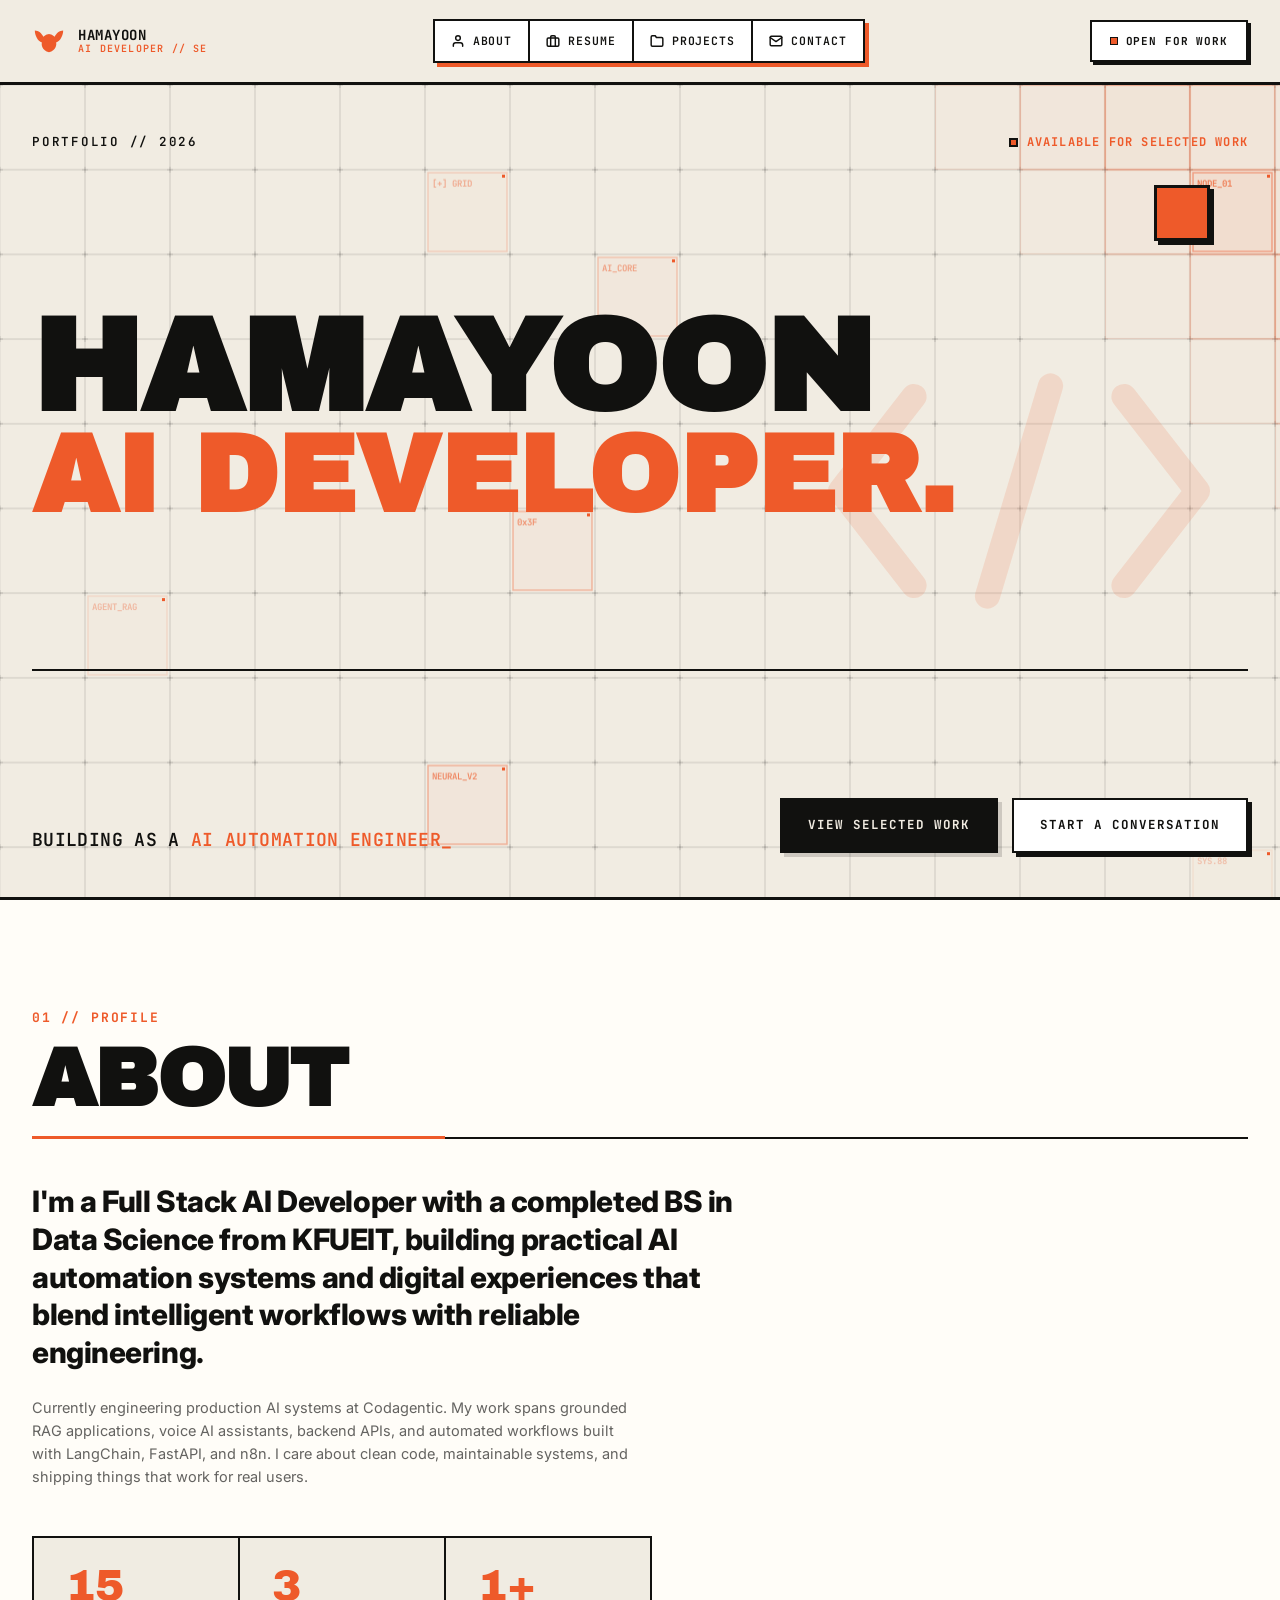
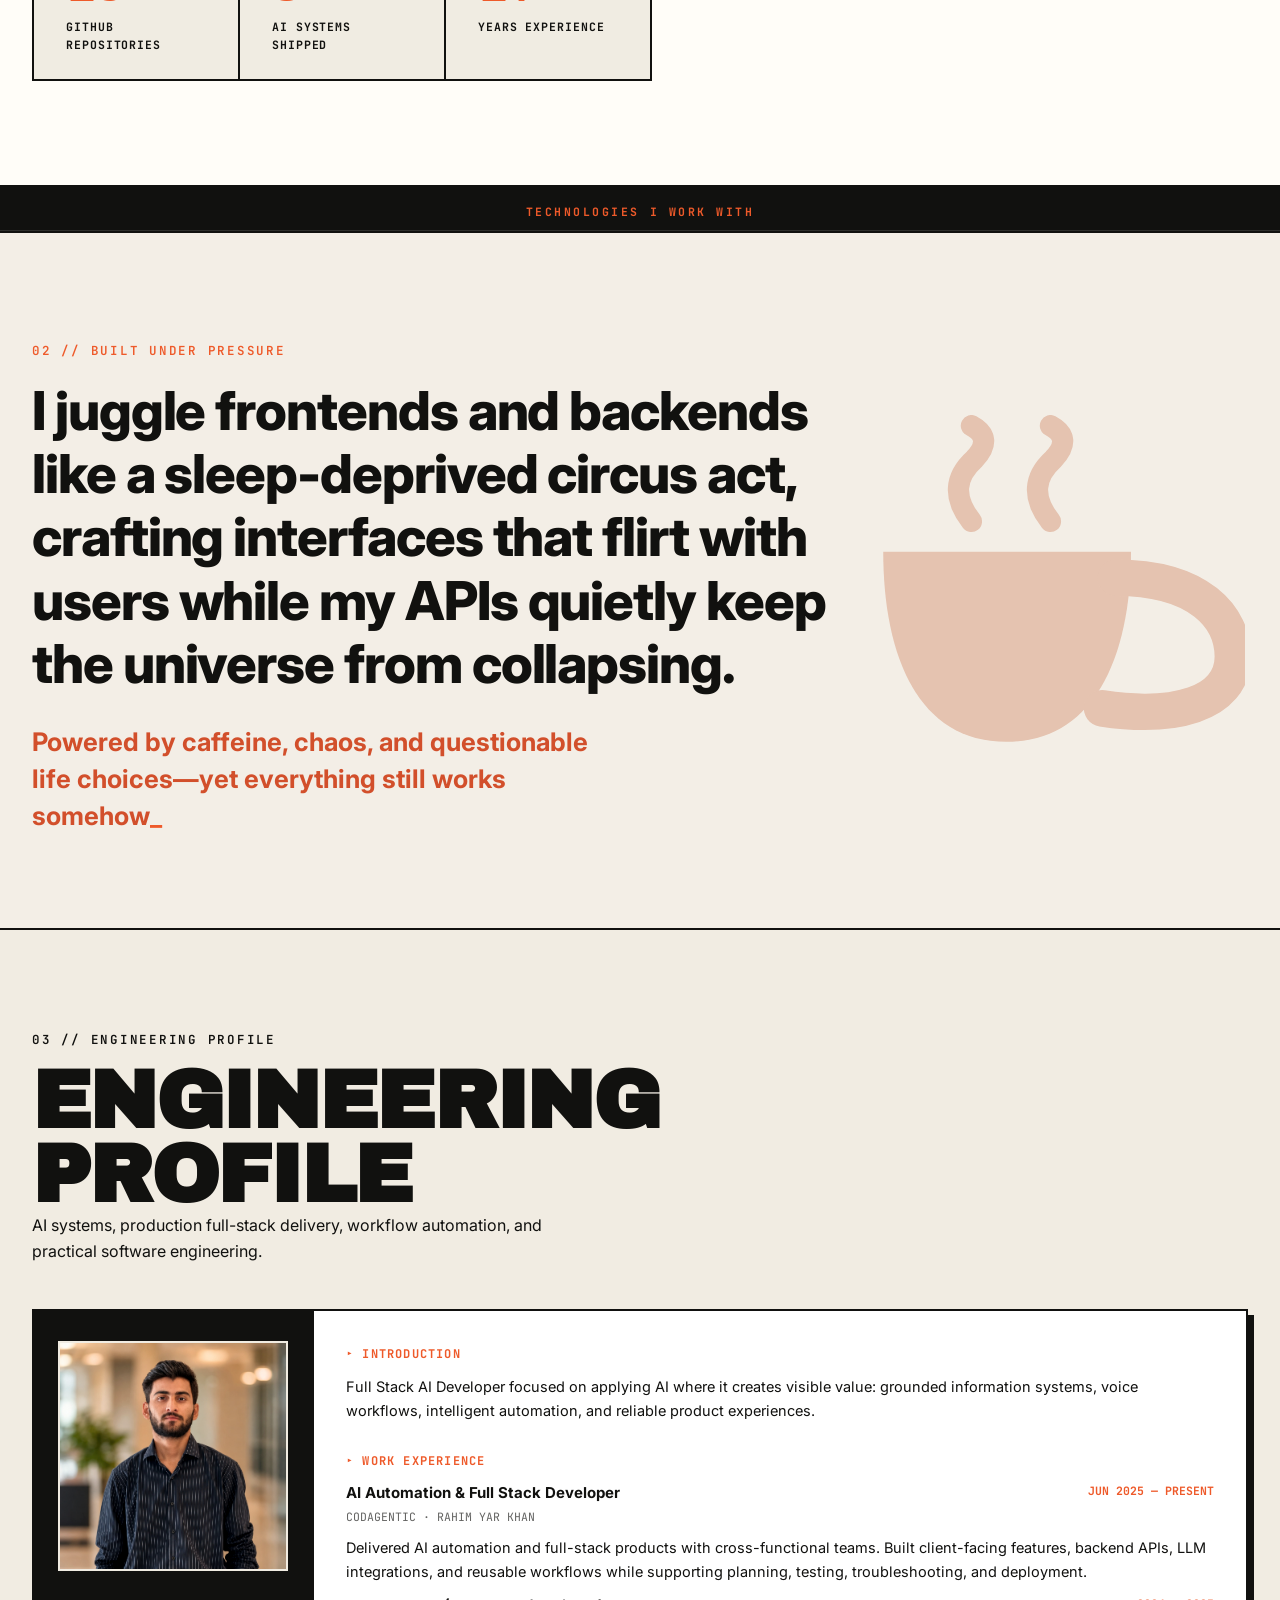
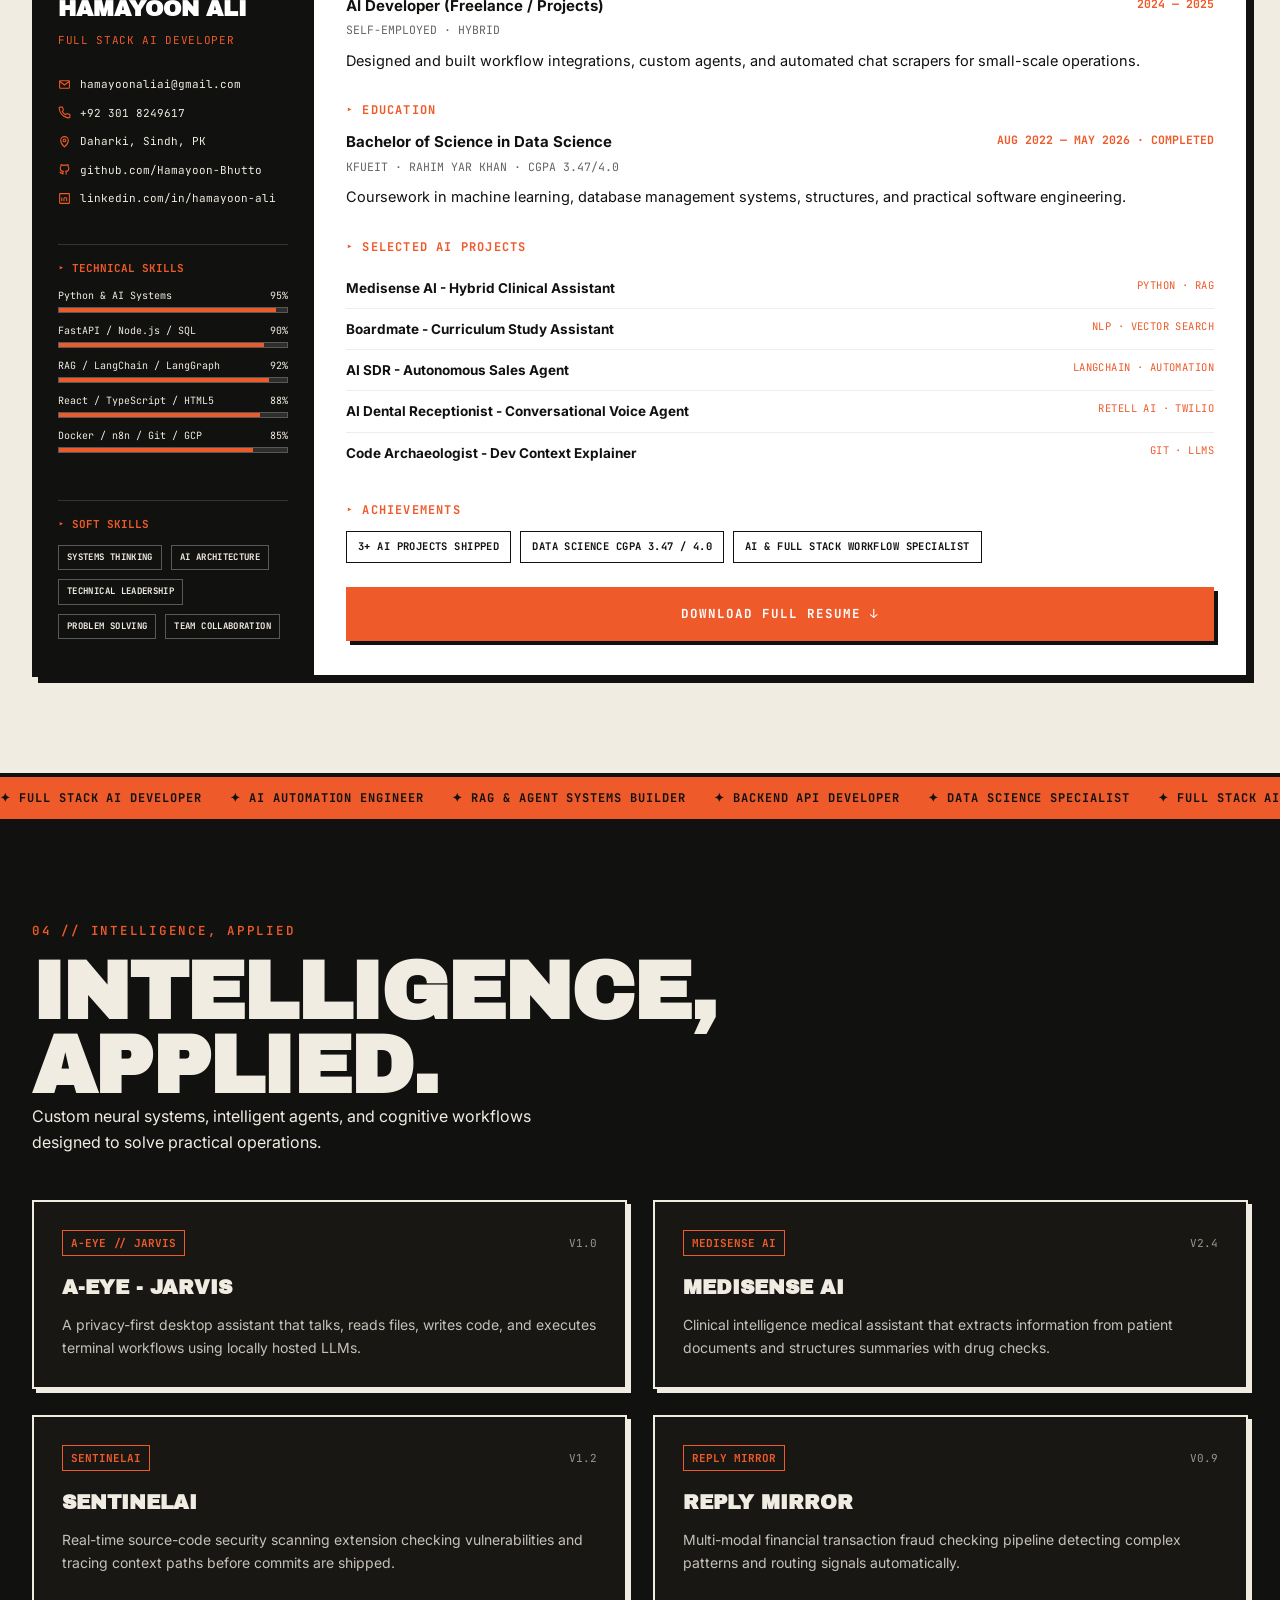
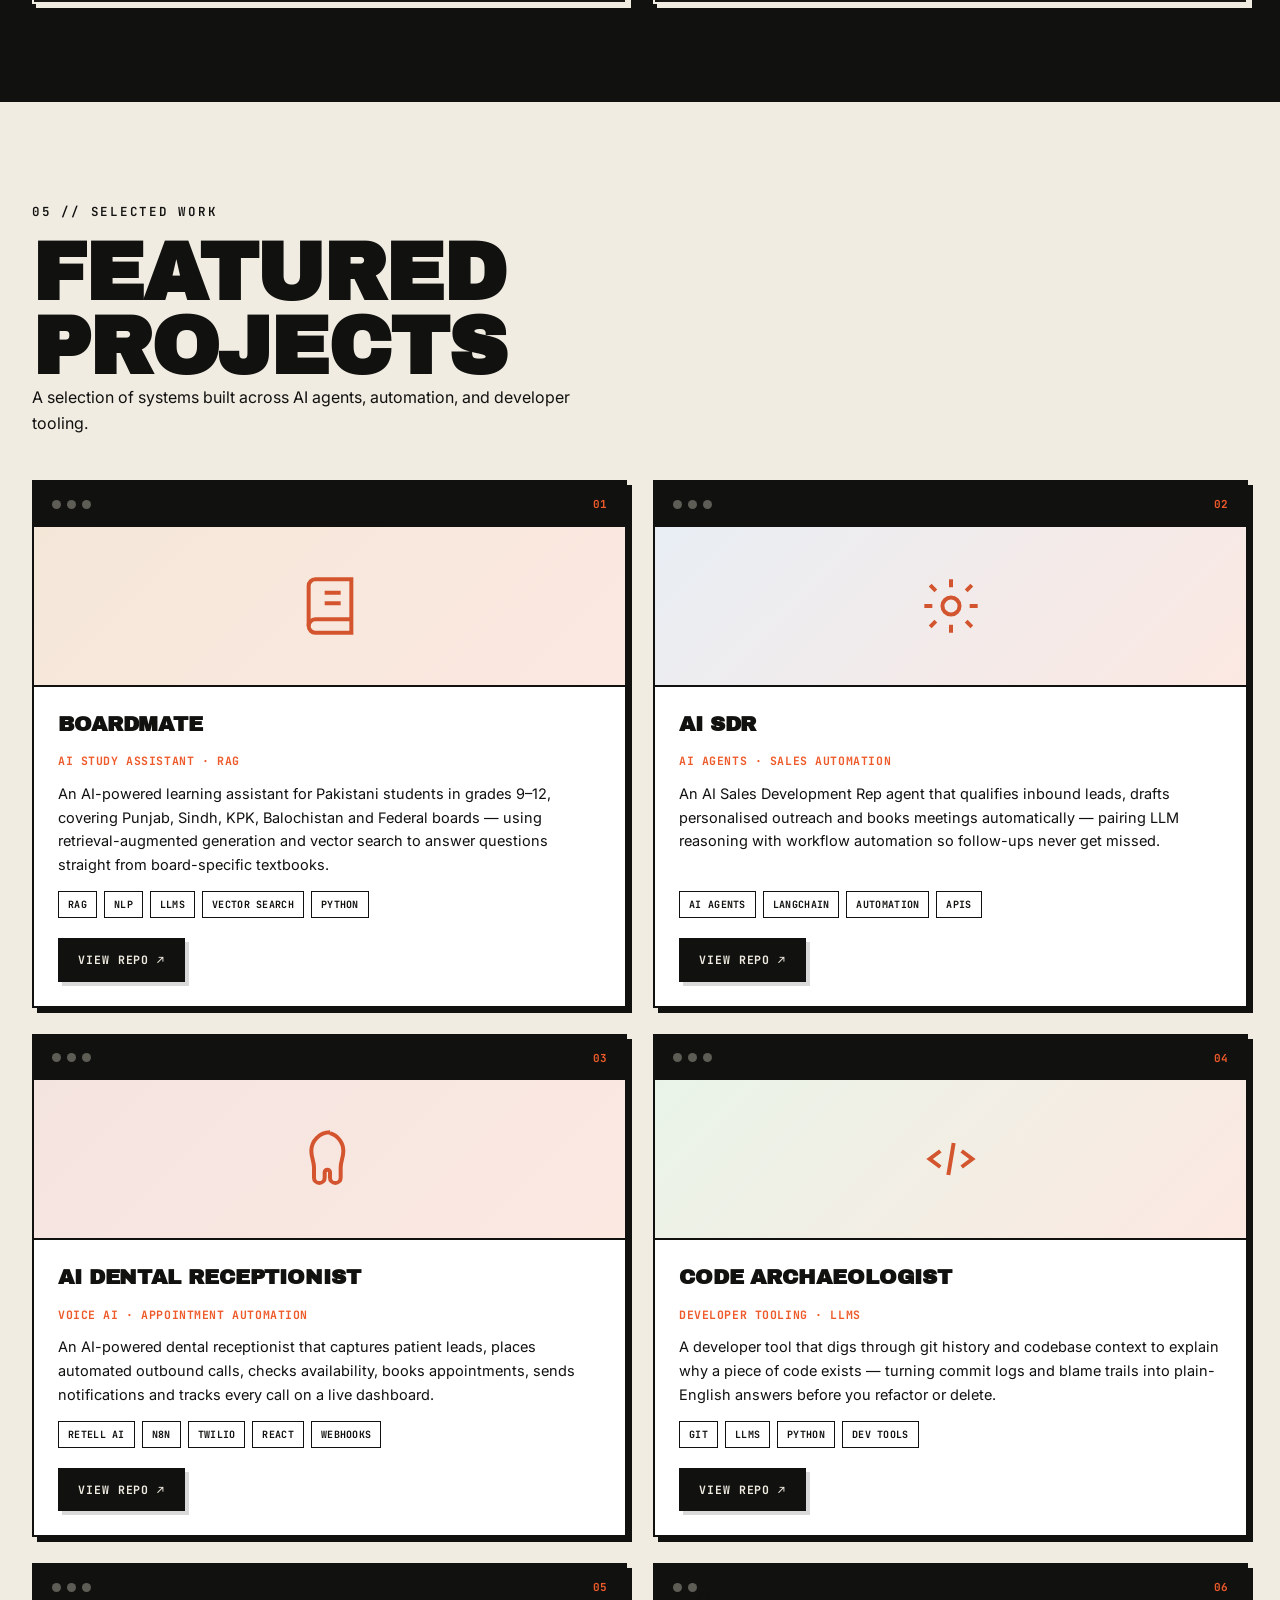
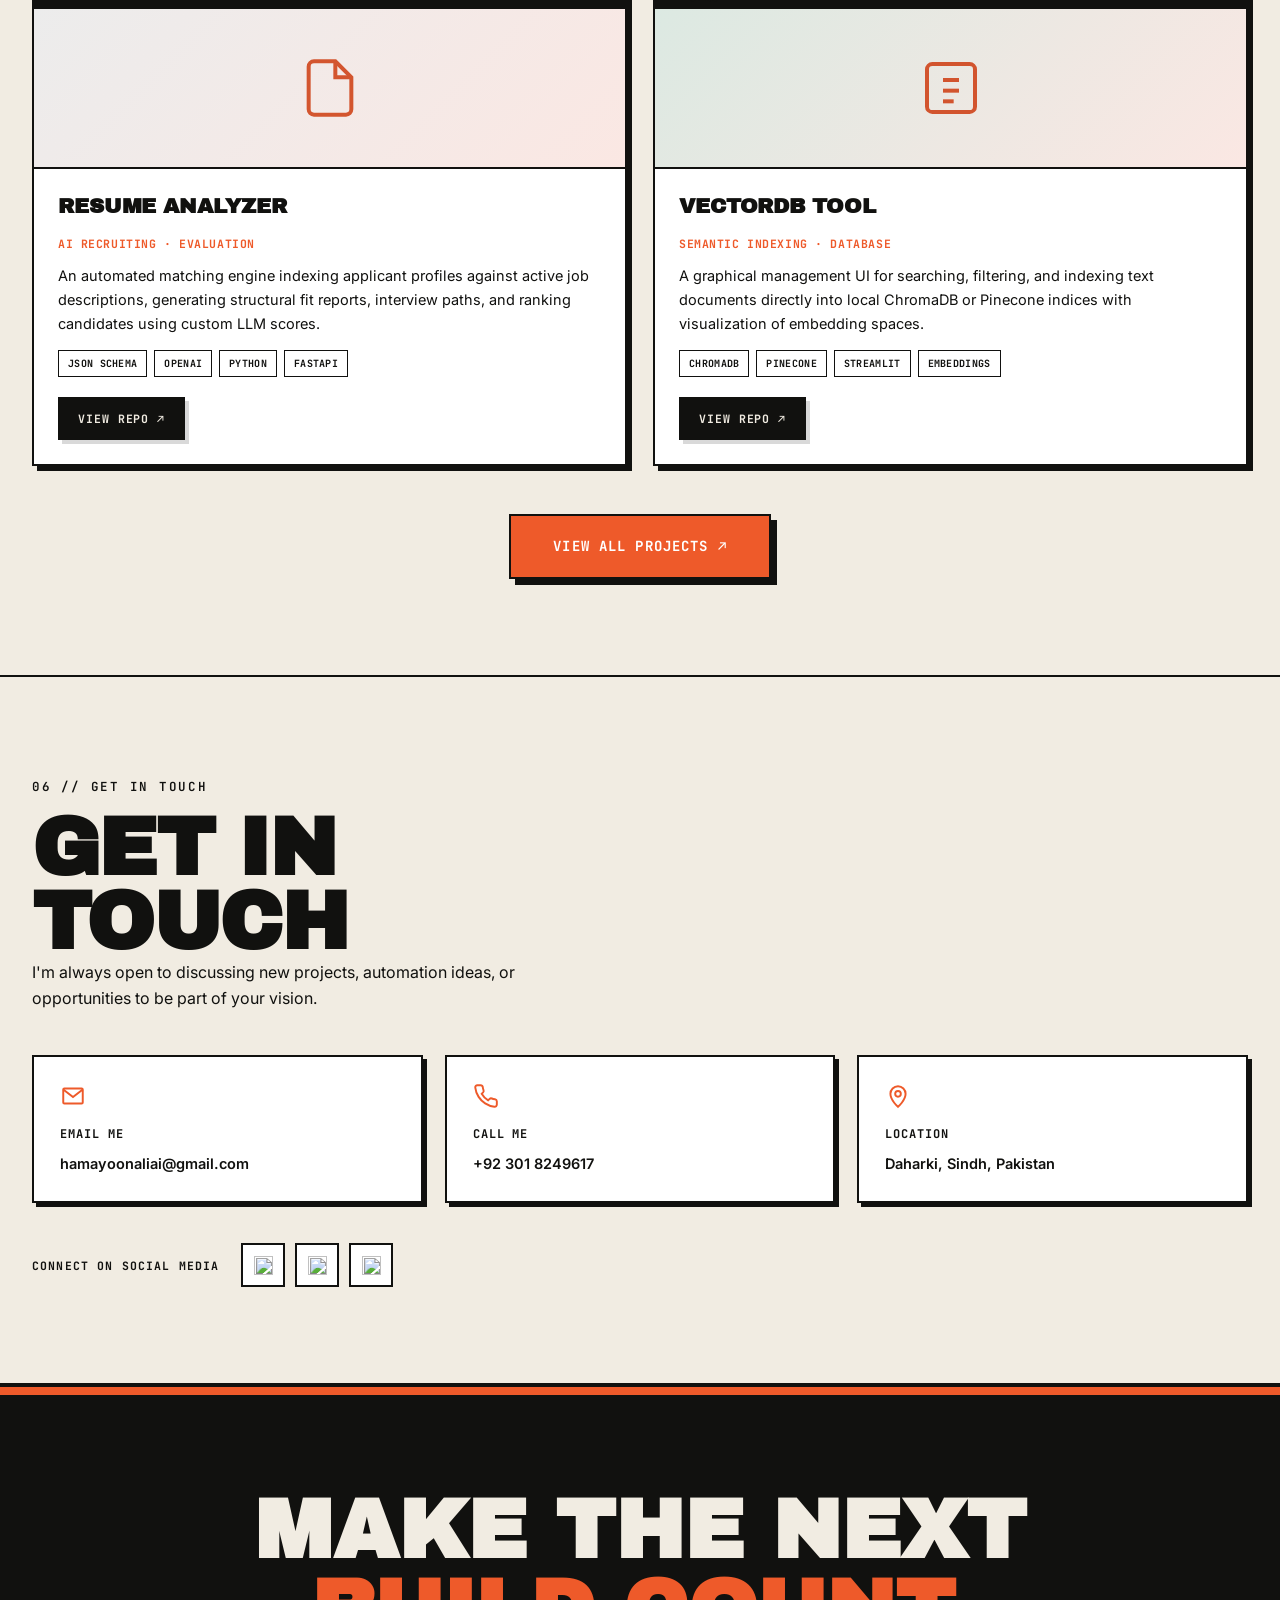
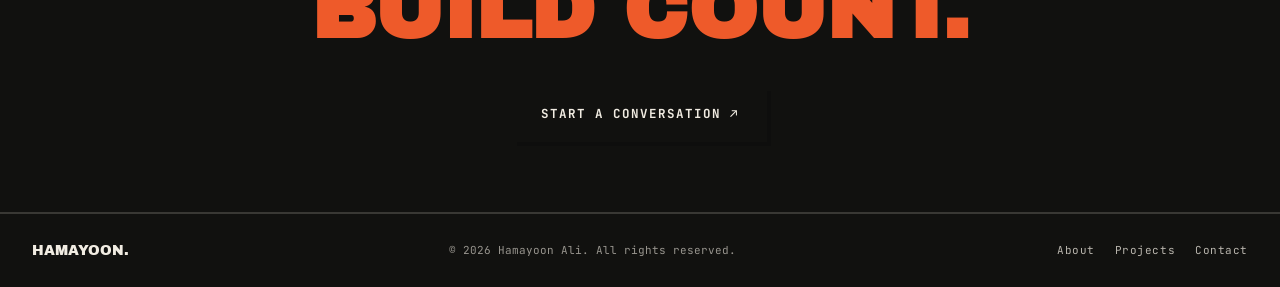
==== index.html @ a5b4780c "Add tech marquee grid frame and light tea cup vector watermark section" ====
<!DOCTYPE html>
<html lang="en">
<head>
  <meta charset="UTF-8">
  <meta name="viewport" content="width=device-width, initial-scale=1.0">
  <title>Hamayoon | Full Stack AI Developer</title>
  <meta name="description" content="Hamayoon — Full Stack AI Developer building AI agents, automation and production-ready systems.">
  <link rel="preconnect" href="https://fonts.googleapis.com">
  <link rel="preconnect" href="https://fonts.gstatic.com" crossorigin>
  <link href="https://fonts.googleapis.com/css2?family=Archivo+Black&family=Inter:wght@400;500;600;700;800&family=JetBrains+Mono:wght@400;500;600;700;800&display=swap" rel="stylesheet">
  <link rel="stylesheet" href="styles.css">
</head>
<body>

  <!-- ============ NAV HEADER ============ -->
  <header class="site-header" id="top">
    <div class="header-inner">
      <a class="logo" href="#top" aria-label="Hamayoon — home">
        <!-- Bat Logo Mark -->
        <svg class="logo-mark" viewBox="0 0 24 24" fill="currentColor">
          <path d="M2 4.5C4.5 4.5 7 6.5 8 9C9.5 7.5 11.5 7 12 7C12.5 7 14.5 7.5 16 9C17 6.5 19.5 4.5 22 4.5C22 8 20 12 17 13C17.5 14.5 17 18.5 12 20C7 18.5 6.5 14.5 7 13C4 12 2 8 2 4.5Z"/>
        </svg>
        <div class="logo-text">
          <span class="logo-main">HAMAYOON</span>
          <span class="logo-sub">AI DEVELOPER // SE</span>
        </div>
      </a>

      <button class="nav-toggle" id="navToggle" aria-label="Toggle navigation" aria-expanded="false">
        <span></span><span></span><span></span>
      </button>

      <nav class="main-nav" id="mainNav">
        <a href="#about">
          <svg class="nav-icon" viewBox="0 0 24 24" fill="none" stroke="currentColor" stroke-width="2.5" stroke-linecap="round" stroke-linejoin="round"><path d="M20 21v-2a4 4 0 0 0-4-4H8a4 4 0 0 0-4 4v2"></path><circle cx="12" cy="7" r="4"></circle></svg>
          ABOUT
        </a>
        <a href="#resume">
          <svg class="nav-icon" viewBox="0 0 24 24" fill="none" stroke="currentColor" stroke-width="2.5" stroke-linecap="round" stroke-linejoin="round"><rect x="2" y="7" width="20" height="14" rx="2" ry="2"></rect><path d="M16 21V5a2 2 0 0 0-2-2h-4a2 2 0 0 0-2 2v16"></path></svg>
          RESUME
        </a>
        <a href="#projects">
          <svg class="nav-icon" viewBox="0 0 24 24" fill="none" stroke="currentColor" stroke-width="2.5" stroke-linecap="round" stroke-linejoin="round"><path d="M22 19a2 2 0 0 1-2 2H4a2 2 0 0 1-2-2V5a2 2 0 0 1 2-2h5l2 3h9a2 2 0 0 1 2 2z"></path></svg>
          PROJECTS
        </a>
        <a href="#contact">
          <svg class="nav-icon" viewBox="0 0 24 24" fill="none" stroke="currentColor" stroke-width="2.5" stroke-linecap="round" stroke-linejoin="round"><path d="M4 4h16c1.1 0 2 .9 2 2v12c0 1.1-.9 2-2 2H4c-1.1 0-2-.9-2-2V6c0-1.1.9-2 2-2z"></path><polyline points="22,6 12,13 2,6"></polyline></svg>
          CONTACT
        </a>
      </nav>

      <a class="status-badge" href="#contact"><span class="dot"></span>OPEN FOR WORK</a>
    </div>
  </header>

  <!-- ============ HERO SECTION ============ -->
  <section class="hero">
    <div class="hero-grid-bg">
      <canvas id="heroGridCanvas"></canvas>
    </div>
    <div class="hero-decor-wrap" aria-hidden="true">
      <div class="hero-decor-square"></div>
    </div>
    <div class="hero-code-bg" aria-hidden="true">
      <svg width="420" height="280" viewBox="0 0 200 130" fill="none" stroke="currentColor" stroke-width="12" stroke-linecap="round" stroke-linejoin="round">
        <path d="M 50,20 L 15,65 L 50,110" />
        <path d="M 115,15 L 85,115" />
        <path d="M 150,20 L 185,65 L 150,110" />
      </svg>
    </div>

    <div class="hero-inner">
      <div class="hero-top-row hero-anim d1">
        <span class="eyebrow">PORTFOLIO // 2026</span>
        <span class="availability"><span class="dot"></span>AVAILABLE FOR SELECTED WORK</span>
      </div>

      <h1 class="hero-name">
        <span class="line-1 hero-anim d2">HAMAYOON</span>
        <span class="line-2 hero-anim d3">AI DEVELOPER.</span>
      </h1>

      <div class="hero-divider"></div>

      <div class="hero-bottom hero-anim d5">
        <div class="hero-tagline">
          BUILDING AS A <span class="accent" id="roleText">FULL STACK AI DEVELOPER</span><span class="cursor">_</span>
        </div>
        <div class="hero-cta-row">
          <a class="btn btn-solid" href="#projects">VIEW SELECTED WORK</a>
          <a class="btn btn-outline" href="#contact">START A CONVERSATION</a>
        </div>
      </div>
    </div>
  </section>

  <!-- ============ ABOUT SECTION ============ -->
  <section class="section about-section" id="about">
    <div class="section-inner">
      <span class="eyebrow reveal d0">01 // PROFILE</span>
      <h2 class="section-title reveal d1">ABOUT</h2>
      <div class="section-accent-rule reveal-rule">
        <span class="rule-orange"></span>
        <span class="rule-black"></span>
      </div>

      <div class="about-content">
        <p class="about-lead reveal d2">
          I'm a Full Stack AI Developer with a completed BS in Data Science from KFUEIT, building practical AI automation systems and digital experiences that blend intelligent workflows with reliable engineering.
        </p>
        <p class="about-sub reveal d2">
          Currently engineering production AI systems at Codagentic. My work spans grounded RAG applications, voice AI assistants, backend APIs, and automated workflows built with LangChain, FastAPI, and n8n. I care about clean code, maintainable systems, and shipping things that work for real users.
        </p>

        <div class="stats-strip reveal d3">
          <div class="stat-cell">
            <span class="stat-num">15</span>
            <span class="stat-label">GITHUB REPOSITORIES</span>
          </div>
          <div class="stat-cell">
            <span class="stat-num">3</span>
            <span class="stat-label">AI SYSTEMS SHIPPED</span>
          </div>
          <div class="stat-cell">
            <span class="stat-num">1+</span>
            <span class="stat-label">YEARS EXPERIENCE</span>
          </div>
        </div>
      </div>
    </div>
  </section>

  <!-- ============ TECH STRIP BANNER ============ -->
  <div class="tech-banner reveal"><span>TECHNOLOGIES I WORK WITH</span></div>
  <div class="tech-marquee-wrap">
    <div class="tech-marquee" id="techMarquee">
      <!-- populated by JS -->
    </div>
  </div>

  <!-- ============ STATEMENT ============ -->
  <section class="section statement-section" id="built">
    <div class="section-inner statement-inner">
      <div class="statement-content">
        <span class="eyebrow accent reveal d0">02 // BUILT UNDER PRESSURE</span>
        <h2 class="statement-title reveal d1">
          I juggle frontends and backends like a sleep-deprived circus act, crafting interfaces that flirt with users while my APIs quietly keep the universe from collapsing.
        </h2>
        <p class="statement-sub reveal d2">
          Powered by caffeine, chaos, and questionable life choices—yet everything still works somehow<span class="cursor">_</span>
        </p>
      </div>

      <!-- Tea Cup Light Vector Illustration -->
      <div class="tea-graphic" aria-hidden="true">
        <svg viewBox="0 0 250 240" fill="none" xmlns="http://www.w3.org/2000/svg">
          <!-- Steam wave 1 -->
          <path d="M 70 65 Q 52 42 72 24 Q 85 10 70 2" stroke="#E5C3B0" stroke-width="14" stroke-linecap="round" fill="none"/>
          <!-- Steam wave 2 -->
          <path d="M 122 65 Q 104 42 124 24 Q 137 10 122 2" stroke="#E5C3B0" stroke-width="14" stroke-linecap="round" fill="none"/>
          <!-- Cup Body -->
          <path d="M 12 85 H 175 C 175 152, 152 210, 93 210 C 34 210, 12 152, 12 85 Z" fill="#E5C3B0"/>
          <!-- Handle -->
          <path d="M 165 102 C 220 102, 242 128, 242 154 C 242 186, 202 195, 156 188" stroke="#E5C3B0" stroke-width="24" stroke-linecap="round" fill="none"/>
        </svg>
      </div>
    </div>
  </section>

  <!-- ============ ENGINEERING PROFILE (RESUME) ============ -->
  <section class="section" id="resume">
    <div class="section-inner">
      <span class="eyebrow reveal">03 // ENGINEERING PROFILE</span>
      <h2 class="section-title reveal">ENGINEERING<br>PROFILE</h2>
      <p class="section-sub reveal">AI systems, production full-stack delivery, workflow automation, and practical software engineering.</p>

      <div class="resume-card reveal">
        <div class="resume-photo-col">
          <div class="resume-avatar"><img src="assets/humayoon-portrait.jpeg" alt="Hamayoon" onerror="this.src='https://placehold.co/400x400/DE4D2C/white?text=Hamayoon'"></div>
          <div class="resume-id">
            <h3>HAMAYOON ALI</h3>
            <div class="role">Full Stack AI Developer</div>
          </div>
          <div class="resume-contacts">
            <a href="mailto:hamayoonaliai@gmail.com">
              <svg viewBox="0 0 24 24" fill="none" stroke="currentColor" stroke-width="2"><rect x="3" y="5" width="18" height="14" rx="1"/><path d="m3 6 9 7 9-7"/></svg>
              hamayoonaliai@gmail.com
            </a>
            <a href="tel:+923018249617">
              <svg viewBox="0 0 24 24" fill="none" stroke="currentColor" stroke-width="2"><path d="M22 16.9v3a2 2 0 0 1-2.2 2 19.8 19.8 0 0 1-8.6-3.1 19.5 19.5 0 0 1-6-6A19.8 19.8 0 0 1 2.1 4.2 2 2 0 0 1 4 2h3a2 2 0 0 1 2 1.7c.1 1 .3 2 .7 2.9a2 2 0 0 1-.4 2.1L8 10a16 16 0 0 0 6 6l1.3-1.3a2 2 0 0 1 2.1-.4c.9.4 1.9.6 2.9.7A2 2 0 0 1 22 16.9Z"/></svg>
              +92 301 8249617
            </a>
            <span>
              <svg viewBox="0 0 24 24" fill="none" stroke="currentColor" stroke-width="2"><path d="M12 22s7-6.1 7-12A7 7 0 0 0 5 10c0 5.9 7 12 7 12Z"/><circle cx="12" cy="10" r="2.6"/></svg>
              Daharki, Sindh, PK
            </span>
            <a href="https://github.com/Hamayoon-Bhutto" target="_blank" rel="noopener">
              <svg viewBox="0 0 24 24" fill="none" stroke="currentColor" stroke-width="2"><path d="M9 19c-4.3 1.4-4.3-2.5-6-3m12 5v-3.5c0-1 .1-1.4-.5-2 2.8-.3 5.5-1.4 5.5-6a4.6 4.6 0 0 0-1.3-3.2 4.2 4.2 0 0 0-.1-3.2s-1.1-.3-3.5 1.3a12.3 12.3 0 0 0-6.2 0C6.7 2.8 5.6 3.1 5.6 3.1a4.2 4.2 0 0 0-.1 3.2A4.6 4.6 0 0 0 4.2 9.5c0 4.6 2.7 5.7 5.5 6-.6.6-.6 1.2-.5 2V21"/></svg>
              github.com/Hamayoon-Bhutto
            </a>
            <a href="https://www.linkedin.com/in/hamayoon-ali" target="_blank" rel="noopener">
              <svg viewBox="0 0 24 24" fill="none" stroke="currentColor" stroke-width="2"><rect x="3" y="3" width="18" height="18" rx="1"/><path d="M7 10v7M7 7v.01M11 17v-4.5c0-1.4 1-2.5 2.5-2.5S16 11.1 16 12.5V17"/></svg>
              linkedin.com/in/hamayoon-ali
            </a>
          </div>

          <!-- Technical Skills progress gauges -->
          <div class="skills-block">
            <h4>▸ Technical Skills</h4>
            <div class="skill-gauge">
              <div class="skill-label"><span>Python &amp; AI Systems</span> <span>95%</span></div>
              <div class="skill-bar"><div class="skill-fill" style="width: 95%"></div></div>
            </div>
            <div class="skill-gauge">
              <div class="skill-label"><span>FastAPI / Node.js / SQL</span> <span>90%</span></div>
              <div class="skill-bar"><div class="skill-fill" style="width: 90%"></div></div>
            </div>
            <div class="skill-gauge">
              <div class="skill-label"><span>RAG / LangChain / LangGraph</span> <span>92%</span></div>
              <div class="skill-bar"><div class="skill-fill" style="width: 92%"></div></div>
            </div>
            <div class="skill-gauge">
              <div class="skill-label"><span>React / TypeScript / HTML5</span> <span>88%</span></div>
              <div class="skill-bar"><div class="skill-fill" style="width: 88%"></div></div>
            </div>
            <div class="skill-gauge">
              <div class="skill-label"><span>Docker / n8n / Git / GCP</span> <span>85%</span></div>
              <div class="skill-bar"><div class="skill-fill" style="width: 85%"></div></div>
            </div>
          </div>

          <!-- Soft Skills chips -->
          <div class="skills-block">
            <h4>▸ Soft Skills</h4>
            <div class="chip-row">
              <span class="chip font-sm">Systems Thinking</span>
              <span class="chip font-sm">AI Architecture</span>
              <span class="chip font-sm">Technical Leadership</span>
              <span class="chip font-sm">Problem Solving</span>
              <span class="chip font-sm">Team Collaboration</span>
            </div>
          </div>
        </div>

        <div class="resume-main">
          <div class="resume-block">
            <h4>▸ Introduction</h4>
            <p>Full Stack AI Developer focused on applying AI where it creates visible value: grounded information systems, voice workflows, intelligent automation, and reliable product experiences.</p>
          </div>

          <div class="resume-block">
            <h4>▸ Work Experience</h4>
            <div class="job-row"><span class="job-title">AI Automation &amp; Full Stack Developer</span><span class="job-date">JUN 2025 — PRESENT</span></div>
            <div class="job-sub">CODAGENTIC · RAHIM YAR KHAN</div>
            <p style="margin-bottom:10px;">Delivered AI automation and full-stack products with cross-functional teams. Built client-facing features, backend APIs, LLM integrations, and reusable workflows while supporting planning, testing, troubleshooting, and deployment.</p>

            <div class="job-row"><span class="job-title">AI Developer (Freelance / Projects)</span><span class="job-date">2024 — 2025</span></div>
            <div class="job-sub">SELF-EMPLOYED · HYBRID</div>
            <p>Designed and built workflow integrations, custom agents, and automated chat scrapers for small-scale operations.</p>
          </div>

          <div class="resume-block">
            <h4>▸ Education</h4>
            <div class="job-row"><span class="job-title">Bachelor of Science in Data Science</span><span class="job-date">AUG 2022 — MAY 2026 · COMPLETED</span></div>
            <div class="job-sub">KFUEIT · RAHIM YAR KHAN · CGPA 3.47/4.0</div>
            <p>Coursework in machine learning, database management systems, structures, and practical software engineering.</p>
          </div>

          <div class="resume-block">
            <h4>▸ Selected AI Projects</h4>
            <div class="proj-mini"><span class="p-name">Medisense AI - Hybrid Clinical Assistant</span><span class="p-tags">PYTHON · RAG</span></div>
            <div class="proj-mini"><span class="p-name">Boardmate - Curriculum Study Assistant</span><span class="p-tags">NLP · VECTOR SEARCH</span></div>
            <div class="proj-mini"><span class="p-name">AI SDR - Autonomous Sales Agent</span><span class="p-tags">LANGCHAIN · AUTOMATION</span></div>
            <div class="proj-mini"><span class="p-name">AI Dental Receptionist - Conversational Voice Agent</span><span class="p-tags">RETELL AI · TWILIO</span></div>
            <div class="proj-mini"><span class="p-name">Code Archaeologist - Dev Context Explainer</span><span class="p-tags">GIT · LLMS</span></div>
          </div>

          <div class="resume-block">
            <h4>▸ Achievements</h4>
            <div class="chip-row">
              <span class="chip">3+ AI Projects Shipped</span>
              <span class="chip">Data Science CGPA 3.47 / 4.0</span>
              <span class="chip">AI &amp; Full Stack Workflow Specialist</span>
            </div>
          </div>

          <a class="btn btn-block resume-cta" href="assets/Hamayoon-Resume.pdf" download>DOWNLOAD FULL RESUME ↓</a>
        </div>
      </div>
    </div>
  </section>

  <!-- ============ HORIZONTAL TICKER BAR ============ -->
  <section class="role-ticker-bar">
    <div class="role-ticker-track">
      <span>✦ FULL STACK AI DEVELOPER </span>
      <span>✦ AI AUTOMATION ENGINEER </span>
      <span>✦ RAG &amp; AGENT SYSTEMS BUILDER </span>
      <span>✦ BACKEND API DEVELOPER </span>
      <span>✦ DATA SCIENCE SPECIALIST </span>
      <span>✦ FULL STACK AI DEVELOPER </span>
      <span>✦ AI AUTOMATION ENGINEER </span>
      <span>✦ RAG &amp; AGENT SYSTEMS BUILDER </span>
      <span>✦ BACKEND API DEVELOPER </span>
      <span>✦ DATA SCIENCE SPECIALIST </span>
    </div>
  </section>

  <!-- ============ INTELLIGENCE, APPLIED ============ -->
  <section class="section dark" id="intelligence">
    <div class="section-inner">
      <span class="eyebrow accent reveal">04 // INTELLIGENCE, APPLIED</span>
      <h2 class="section-title reveal" style="color:var(--cream)">INTELLIGENCE,<br>APPLIED.</h2>
      <p class="section-sub reveal" style="color:var(--cream)">Custom neural systems, intelligent agents, and cognitive workflows designed to solve practical operations.</p>
      
      <div class="intel-grid reveal">
        <div class="intel-card">
          <div class="intel-card-header">
            <span class="intel-badge">A-EYE // JARVIS</span>
            <span class="intel-ver">V1.0</span>
          </div>
          <h3>A-EYE - JARVIS</h3>
          <p>A privacy-first desktop assistant that talks, reads files, writes code, and executes terminal workflows using locally hosted LLMs.</p>
        </div>
        <div class="intel-card">
          <div class="intel-card-header">
            <span class="intel-badge">MEDISENSE AI</span>
            <span class="intel-ver">V2.4</span>
          </div>
          <h3>MEDISENSE AI</h3>
          <p>Clinical intelligence medical assistant that extracts information from patient documents and structures summaries with drug checks.</p>
        </div>
        <div class="intel-card">
          <div class="intel-card-header">
            <span class="intel-badge">SENTINELAI</span>
            <span class="intel-ver">V1.2</span>
          </div>
          <h3>SENTINELAI</h3>
          <p>Real-time source-code security scanning extension checking vulnerabilities and tracing context paths before commits are shipped.</p>
        </div>
        <div class="intel-card">
          <div class="intel-card-header">
            <span class="intel-badge">REPLY MIRROR</span>
            <span class="intel-ver">V0.9</span>
          </div>
          <h3>REPLY MIRROR</h3>
          <p>Multi-modal financial transaction fraud checking pipeline detecting complex patterns and routing signals automatically.</p>
        </div>
      </div>
    </div>
  </section>

  <!-- ============ FEATURED PROJECTS ============ -->
  <section class="section" id="projects">
    <div class="section-inner">
      <span class="eyebrow reveal">05 // SELECTED WORK</span>
      <h2 class="section-title reveal">FEATURED<br>PROJECTS</h2>
      <p class="section-sub reveal">A selection of systems built across AI agents, automation, and developer tooling.</p>

      <div class="project-grid reveal">
        <!-- Boardmate -->
        <article class="project-card">
          <div class="project-top">
            <div class="browser-dots"><span></span><span></span><span></span></div>
            <span class="project-number">01</span>
          </div>
          <div class="project-visual" style="background:linear-gradient(135deg,#F4E7D8,#E4531F22);color:var(--orange-deep);">
            <svg viewBox="0 0 24 24" fill="none" stroke="currentColor" stroke-width="1.5"><path d="M4 19.5A2.5 2.5 0 0 1 6.5 17H20"/><path d="M6.5 2H20v20H6.5A2.5 2.5 0 0 1 4 19.5v-15A2.5 2.5 0 0 1 6.5 2Z"/><path d="M10 7h6M10 11h6"/></svg>
          </div>
          <div class="project-body">
            <h3>Boardmate</h3>
            <div class="project-tagline">AI Study Assistant · RAG</div>
            <p class="project-desc">An AI-powered learning assistant for Pakistani students in grades 9–12, covering Punjab, Sindh, KPK, Balochistan and Federal boards — using retrieval-augmented generation and vector search to answer questions straight from board-specific textbooks.</p>
            <div class="project-tags"><span>RAG</span><span>NLP</span><span>LLMs</span><span>Vector Search</span><span>Python</span></div>
            <div class="project-actions">
              <a class="btn btn-solid btn-sm" href="https://github.com/Yasir019/boardmate" target="_blank" rel="noopener">VIEW REPO ↗</a>
            </div>
          </div>
        </article>

        <!-- AI SDR -->
        <article class="project-card">
          <div class="project-top">
            <div class="browser-dots"><span></span><span></span><span></span></div>
            <span class="project-number">02</span>
          </div>
          <div class="project-visual" style="background:linear-gradient(135deg,#E8EEF4,#E4531F22);color:var(--orange-deep);">
            <svg viewBox="0 0 24 24" fill="none" stroke="currentColor" stroke-width="1.5"><circle cx="12" cy="12" r="3.2"/><path d="M12 2v3M12 19v3M4.2 4.2l2.1 2.1M17.7 17.7l2.1 2.1M2 12h3M19 12h3M4.2 19.8l2.1-2.1M17.7 6.3l2.1-2.1"/></svg>
          </div>
          <div class="project-body">
            <h3>AI SDR</h3>
            <div class="project-tagline">AI Agents · Sales Automation</div>
            <p class="project-desc">An AI Sales Development Rep agent that qualifies inbound leads, drafts personalised outreach and books meetings automatically — pairing LLM reasoning with workflow automation so follow-ups never get missed.</p>
            <div class="project-tags"><span>AI Agents</span><span>LangChain</span><span>Automation</span><span>APIs</span></div>
            <div class="project-actions">
              <a class="btn btn-solid btn-sm" href="https://github.com/Hamayoon-Bhutto/AISDR" target="_blank" rel="noopener">VIEW REPO ↗</a>
            </div>
          </div>
        </article>

        <!-- AI Dental Receptionist -->
        <article class="project-card">
          <div class="project-top">
            <div class="browser-dots"><span></span><span></span><span></span></div>
            <span class="project-number">03</span>
          </div>
          <div class="project-visual" style="background:linear-gradient(135deg,#F4E4E0,#E4531F22);color:var(--orange-deep);">
            <svg viewBox="0 0 24 24" fill="none" stroke="currentColor" stroke-width="1.5"><path d="M12 2a7 7 0 0 0-7 7c0 2.5 1 3.8 1 6.2V19a2 2 0 0 0 4 0v-2a1 1 0 0 1 2 0v2a2 2 0 0 0 4 0v-3.8c0-2.4 1-3.7 1-6.2a7 7 0 0 0-5-6.7"/></svg>
          </div>
          <div class="project-body">
            <h3>AI Dental Receptionist</h3>
            <div class="project-tagline">Voice AI · Appointment Automation</div>
            <p class="project-desc">An AI-powered dental receptionist that captures patient leads, places automated outbound calls, checks availability, books appointments, sends notifications and tracks every call on a live dashboard.</p>
            <div class="project-tags"><span>Retell AI</span><span>n8n</span><span>Twilio</span><span>React</span><span>Webhooks</span></div>
            <div class="project-actions">
              <a class="btn btn-solid btn-sm" href="https://github.com/Hamayoon-Bhutto/ai-dental-receptionist-automation" target="_blank" rel="noopener">VIEW REPO ↗</a>
            </div>
          </div>
        </article>

        <!-- Code Archaeologist -->
        <article class="project-card">
          <div class="project-top">
            <div class="browser-dots"><span></span><span></span><span></span></div>
            <span class="project-number">04</span>
          </div>
          <div class="project-visual" style="background:linear-gradient(135deg,#E9F4E8,#E4531F22);color:var(--orange-deep);">
            <svg viewBox="0 0 24 24" fill="none" stroke="currentColor" stroke-width="1.5"><path d="m8 9-4 3 4 3M16 9l4 3-4 3M13 6l-2 12"/></svg>
          </div>
          <div class="project-body">
            <h3>Code Archaeologist</h3>
            <div class="project-tagline">Developer Tooling · LLMs</div>
            <p class="project-desc">A developer tool that digs through git history and codebase context to explain why a piece of code exists — turning commit logs and blame trails into plain-English answers before you refactor or delete.</p>
            <div class="project-tags"><span>Git</span><span>LLMs</span><span>Python</span><span>Dev Tools</span></div>
            <div class="project-actions">
              <a class="btn btn-solid btn-sm" href="https://github.com/Hamayoon-Bhutto/Code-Archaeologist" target="_blank" rel="noopener">VIEW REPO ↗</a>
            </div>
          </div>
        </article>

        <!-- Project 5: AI Resume Analyzer -->
        <article class="project-card">
          <div class="project-top">
            <div class="browser-dots"><span></span><span></span><span></span></div>
            <span class="project-number">05</span>
          </div>
          <div class="project-visual" style="background:linear-gradient(135deg,#ECECEC,#DE4D2C22);color:var(--orange-deep);">
            <svg viewBox="0 0 24 24" fill="none" stroke="currentColor" stroke-width="1.5"><path d="M14 2H6a2 2 0 0 0-2 2v16a2 2 0 0 0 2 2h12a2 2 0 0 0 2-2V8z"/><polyline points="14 2 14 8 20 8"/></svg>
          </div>
          <div class="project-body">
            <h3>Resume Analyzer</h3>
            <div class="project-tagline">AI Recruiting · Evaluation</div>
            <p class="project-desc">An automated matching engine indexing applicant profiles against active job descriptions, generating structural fit reports, interview paths, and ranking candidates using custom LLM scores.</p>
            <div class="project-tags"><span>JSON Schema</span><span>OpenAI</span><span>Python</span><span>FastAPI</span></div>
            <div class="project-actions">
              <a class="btn btn-solid btn-sm" href="https://github.com/Hamayoon-Bhutto" target="_blank" rel="noopener">VIEW REPO ↗</a>
            </div>
          </div>
        </article>

        <!-- Project 6: VectorDB Assistant -->
        <article class="project-card">
          <div class="project-top">
            <div class="browser-dots"><span></span><span>ents</span></div>
            <span class="project-number">06</span>
          </div>
          <div class="project-visual" style="background:linear-gradient(135deg,#DCE9E2,#DE4D2C22);color:var(--orange-deep);">
            <svg viewBox="0 0 24 24" fill="none" stroke="currentColor" stroke-width="1.5"><rect x="3" y="3" width="18" height="18" rx="2" ry="2"/><line x1="9" y1="9" x2="15" y2="9"/><line x1="9" y1="13" x2="15" y2="13"/><line x1="9" y1="17" x2="13" y2="17"/></svg>
          </div>
          <div class="project-body">
            <h3>VectorDB Tool</h3>
            <div class="project-tagline">Semantic Indexing · Database</div>
            <p class="project-desc">A graphical management UI for searching, filtering, and indexing text documents directly into local ChromaDB or Pinecone indices with visualization of embedding spaces.</p>
            <div class="project-tags"><span>ChromaDB</span><span>Pinecone</span><span>Streamlit</span><span>Embeddings</span></div>
            <div class="project-actions">
              <a class="btn btn-solid btn-sm" href="https://github.com/Hamayoon-Bhutto" target="_blank" rel="noopener">VIEW REPO ↗</a>
            </div>
          </div>
        </article>
      </div>

      <!-- VIEW ALL PROJECTS BUTTON -->
      <div class="view-all-container reveal">
        <a class="btn btn-solid btn-large view-all-btn" href="https://github.com/Hamayoon-Bhutto" target="_blank" rel="noopener">
          VIEW ALL PROJECTS ↗
        </a>
      </div>
    </div>
  </section>

  <!-- ============ GET IN TOUCH ============ -->
  <section class="section" id="contact">
    <div class="section-inner">
      <span class="eyebrow reveal">06 // GET IN TOUCH</span>
      <h2 class="section-title reveal">GET IN<br>TOUCH</h2>
      <p class="section-sub reveal">I'm always open to discussing new projects, automation ideas, or opportunities to be part of your vision.</p>

      <div class="contact-grid reveal">
        <div class="contact-card">
          <svg viewBox="0 0 24 24" fill="none" stroke="currentColor" stroke-width="1.8"><rect x="3" y="5" width="18" height="14" rx="1"/><path d="m3 6 9 7 9-7"/></svg>
          <h4>Email Me</h4>
          <a href="mailto:hamayoonaliai@gmail.com">hamayoonaliai@gmail.com</a>
        </div>
        <div class="contact-card">
          <svg viewBox="0 0 24 24" fill="none" stroke="currentColor" stroke-width="1.8"><path d="M22 16.9v3a2 2 0 0 1-2.2 2 19.8 19.8 0 0 1-8.6-3.1 19.5 19.5 0 0 1-6-6A19.8 19.8 0 0 1 2.1 4.2 2 2 0 0 1 4 2h3a2 2 0 0 1 2 1.7c.1 1 .3 2 .7 2.9a2 2 0 0 1-.4 2.1L8 10a16 16 0 0 0 6 6l1.3-1.3a2 2 0 0 1 2.1-.4c.9.4 1.9.6 2.9.7A2 2 0 0 1 22 16.9Z"/></svg>
          <h4>Call Me</h4>
          <a href="tel:+923018249617">+92 301 8249617</a>
        </div>
        <div class="contact-card">
          <svg viewBox="0 0 24 24" fill="none" stroke="currentColor" stroke-width="1.8"><path d="M12 22s7-6.1 7-12A7 7 0 0 0 5 10c0 5.9 7 12 7 12Z"/><circle cx="12" cy="10" r="2.6"/></svg>
          <h4>Location</h4>
          <span>Daharki, Sindh, Pakistan</span>
        </div>
      </div>

      <div class="social-row reveal">
        <span>CONNECT ON SOCIAL MEDIA</span>
        <div class="social-icons">
          <a href="https://github.com/Hamayoon-Bhutto" target="_blank" rel="noopener" aria-label="GitHub"><img src="https://cdn.simpleicons.org/github/11110F" alt="" loading="lazy"></a>
          <a href="https://www.linkedin.com/in/hamayoon-ali" target="_blank" rel="noopener" aria-label="LinkedIn"><img src="https://cdn.simpleicons.org/linkedin/0A66C2" alt="" loading="lazy"></a>
          <a href="https://www.kaggle.com/hamayoonali" target="_blank" rel="noopener" aria-label="Kaggle"><img src="https://cdn.simpleicons.org/kaggle/20BEFF" alt="" loading="lazy"></a>
        </div>
      </div>
    </div>
  </section>

  <!-- ============ FOOTER ============ -->
  <div class="footer-cta-bar"></div>
  <footer class="site-footer">
    <div class="footer-main reveal">
      <h2>MAKE THE NEXT<br><span class="accent">BUILD COUNT.</span></h2>
      <a class="btn btn-solid" href="mailto:hamayoonaliai@gmail.com">START A CONVERSATION ↗</a>
    </div>
    <div class="footer-bottom">
      <span class="logo-text-sm">HAMAYOON.</span>
      <p>© 2026 Hamayoon Ali. All rights reserved.</p>
      <div class="footer-links">
        <a href="#about">About</a>
        <a href="#projects">Projects</a>
        <a href="#contact">Contact</a>
      </div>
    </div>
  </footer>

  <script src="script.js"></script>
</body>
</html>
---- styles.css ----
:root {
  --bg-cream: #F1ECE2;
  --cream: #F1ECE2;
  --cream-alt: #E6E0D2;
  --ink-black: #11110F;
  --black: #11110F;
  --ink: #11110F;
  --accent: #EE5A2A;
  --orange: #EE5A2A;
  --orange-deep: #D0451B;
  --white: #FFFFFF;
  --grid-line: rgba(17, 17, 15, 0.07);
  --line-soft: rgba(17, 17, 15, 0.07);
  --display: 'Archivo Black', 'Arial Black', sans-serif;
  --mono: 'JetBrains Mono', 'Courier New', monospace;
  --body: 'Inter', -apple-system, sans-serif;
  --maxw: 1280px;
}

* {
  margin: 0;
  padding: 0;
  box-sizing: border-box;
}

html {
  scroll-behavior: smooth;
}

body {
  background: var(--bg-cream);
  color: var(--ink-black);
  font-family: var(--body);
  line-height: 1.5;
  -webkit-font-smoothing: antialiased;
}

img, svg {
  display: block;
  max-width: 100%;
}

a {
  color: inherit;
  text-decoration: none;
}

ul {
  list-style: none;
}

.section-inner {
  max-width: var(--maxw);
  margin: 0 auto;
  padding: 0 32px;
}

::selection {
  background: var(--accent);
  color: var(--white);
}

@media (prefers-reduced-motion: reduce) {
  * {
    animation-duration: 0.01ms !important;
    animation-iteration-count: 1 !important;
    transition-duration: 0.01ms !important;
    scroll-behavior: auto !important;
  }
}

/* ---------- Reveal on scroll ---------- */
.reveal {
  opacity: 0;
  transform: translateY(22px);
  transition: opacity .7s ease, transform .7s ease;
}

.reveal.in-view {
  opacity: 1;
  transform: translateY(0);
}

/* ---------- Hero load-in sequence ---------- */
@keyframes heroFadeUp {
  from { opacity: 0; transform: translateY(30px); }
  to { opacity: 1; transform: translateY(0); }
}

@keyframes heroPopIn {
  0% { opacity: 0; transform: scale(0.3) rotate(-25deg); }
  70% { opacity: 1; transform: scale(1.08) rotate(5deg); }
  100% { opacity: 1; transform: scale(1) rotate(0deg); }
}

@keyframes spinInfinite {
  from { transform: rotate(0deg); }
  to { transform: rotate(360deg); }
}

@keyframes lineDraw {
  from { transform: scaleX(0); }
  to { transform: scaleX(1); }
}

@keyframes gridFade {
  from { opacity: 0; }
  to { opacity: 1; }
}

@keyframes bgGraphicDrift {
  0%, 100% { transform: translateY(0px); opacity: 0.14; }
  50% { transform: translateY(-14px); opacity: 0.14; }
}

@keyframes bgGraphicFadeIn {
  from { opacity: 0; }
  to { opacity: 0.14; }
}

.hero-anim {
  opacity: 0;
  animation: heroFadeUp .85s cubic-bezier(.16, .84, .44, 1) forwards;
}

.hero-anim.d1 { animation-delay: .05s; }
.hero-anim.d2 { animation-delay: .20s; }
.hero-anim.d3 { animation-delay: .36s; }
.hero-anim.d5 { animation-delay: .72s; }

/* ---------- Eyebrow / labels ---------- */
.eyebrow {
  font-family: var(--mono);
  font-size: 12.5px;
  font-weight: 600;
  letter-spacing: .14em;
  text-transform: uppercase;
  color: var(--ink-black);
  display: inline-block;
}

.eyebrow.accent {
  color: var(--accent);
}

.eyebrow-dash::before {
  content: "";
  display: inline-block;
  width: 18px;
  height: 2px;
  background: var(--accent);
  margin-right: 10px;
  vertical-align: middle;
}

/* ---------- Buttons ---------- */
.btn {
  font-family: var(--mono);
  font-size: 12.5px;
  font-weight: 700;
  letter-spacing: .08em;
  text-transform: uppercase;
  padding: 16px 26px;
  display: inline-flex;
  align-items: center;
  gap: 8px;
  border: 2px solid var(--ink-black);
  white-space: nowrap;
  transition: transform .18s ease, background .18s ease, color .18s ease, box-shadow .18s ease, border-color .18s ease;
  cursor: pointer;
}

.btn-solid {
  background: var(--ink-black);
  color: var(--bg-cream);
  box-shadow: 4px 4px 0px rgba(0,0,0,0.15);
}

.btn-solid:hover {
  background: var(--accent);
  border-color: var(--accent);
  color: var(--white);
  transform: translate(-2px, -2px);
  box-shadow: 4px 4px 0 var(--ink-black);
}

.btn-outline {
  background: var(--white);
  color: var(--ink-black);
  box-shadow: 4px 4px 0px var(--ink-black);
}

.btn-outline:hover {
  background: var(--ink-black);
  color: var(--bg-cream);
  transform: translate(-2px, -2px);
  box-shadow: 4px 4px 0 var(--accent);
}

.btn-sm {
  padding: 11px 18px;
  font-size: 11.5px;
}

.btn-block {
  background: var(--accent);
  border-color: var(--accent);
  color: var(--white);
  width: 100%;
  justify-content: center;
  box-shadow: 4px 4px 0 var(--ink-black);
}

.btn-block:hover {
  background: var(--ink-black);
  border-color: var(--ink-black);
  transform: translate(-2px, -2px);
  box-shadow: 4px 4px 0 var(--accent);
}

/* ================= HEADER ================= */
.site-header {
  position: sticky;
  top: 0;
  z-index: 100;
  background: var(--bg-cream);
  border-bottom: 3px solid var(--ink-black);
  height: 85px;
  display: flex;
  align-items: center;
}

.header-inner {
  max-width: var(--maxw);
  width: 100%;
  margin: 0 auto;
  padding: 0 32px;
  display: flex;
  align-items: center;
  justify-content: space-between;
  gap: 20px;
}

.logo {
  display: flex;
  align-items: center;
  gap: 12px;
  text-decoration: none;
}

.logo-mark {
  color: var(--accent);
  flex-shrink: 0;
  width: 34px;
  height: 34px;
}

.logo-text {
  display: flex;
  flex-direction: column;
  line-height: 1.1;
}

.logo-main {
  font-family: var(--mono);
  font-size: 14px;
  font-weight: 700;
  letter-spacing: .04em;
  color: var(--ink-black);
  text-transform: uppercase;
}

.logo-sub {
  font-family: var(--mono);
  font-size: 10px;
  font-weight: 600;
  letter-spacing: .12em;
  color: var(--accent);
  text-transform: uppercase;
}

.main-nav {
  display: flex;
  border: 2px solid var(--ink-black);
  box-shadow: 4px 4px 0 var(--accent);
  background: var(--white);
  padding: 0;
}

.main-nav a {
  font-family: var(--mono);
  font-size: 11.5px;
  font-weight: 600;
  letter-spacing: .08em;
  padding: 11px 16px;
  display: flex;
  align-items: center;
  gap: 8px;
  border-right: 2px solid var(--ink-black);
  transition: background .15s ease, color .15s ease;
  color: var(--ink-black);
  text-transform: uppercase;
}

.main-nav a:last-child {
  border-right: none;
}

.main-nav a:hover {
  background: var(--ink-black);
  color: var(--bg-cream);
}

.nav-icon {
  width: 14px;
  height: 14px;
  flex-shrink: 0;
}

.status-badge {
  font-family: var(--mono);
  font-size: 11px;
  font-weight: 700;
  letter-spacing: .08em;
  border: 2px solid var(--ink-black);
  padding: 11px 18px;
  display: flex;
  align-items: center;
  gap: 8px;
  white-space: nowrap;
  transition: background .15s ease, color .15s ease, box-shadow .15s ease;
  background: var(--white);
  color: var(--ink-black);
  box-shadow: 3px 3px 0 var(--ink-black);
}

.status-badge .dot {
  width: 8px;
  height: 8px;
  background: var(--accent);
  display: inline-block;
  border: 1px solid var(--ink-black);
  flex-shrink: 0;
}

.status-badge:hover {
  background: var(--ink-black);
  color: var(--bg-cream);
  box-shadow: 3px 3px 0 var(--accent);
}

.nav-toggle {
  display: none;
  border: 2px solid var(--ink-black);
  background: transparent;
  padding: 9px 11px;
  cursor: pointer;
}

.nav-toggle span {
  display: block;
  width: 20px;
  height: 2px;
  background: var(--ink-black);
  margin: 4px 0;
}

@media (max-width: 920px) {
  .main-nav {
    display: none;
    position: absolute;
    top: 100%;
    left: 0;
    right: 0;
    flex-direction: column;
    background: var(--white);
    border-top: none;
    box-shadow: 0 4px 12px rgba(0,0,0,0.15);
  }
  .main-nav.open {
    display: flex;
  }
  .main-nav a {
    border-right: none;
    border-bottom: 2px solid var(--ink-black);
    padding: 14px 20px;
  }
  .status-badge {
    display: none;
  }
  .nav-toggle {
    display: block;
  }
  .header-inner {
    position: relative;
  }
}

/* ================= HERO ================= */
.hero {
  position: relative;
  overflow: hidden;
  border-bottom: 3px solid var(--ink-black);
  min-height: calc(100vh - 85px);
  height: calc(100vh - 85px);
  padding: 48px 0 44px;
  display: flex;
  flex-direction: column;
  justify-content: space-between;
  background: var(--bg-cream);
}

.hero-grid-bg {
  position: absolute;
  inset: 0;
  pointer-events: auto;
  z-index: 0;
  overflow: hidden;
}

#heroGridCanvas {
  position: absolute;
  top: 0;
  left: 0;
  width: 100%;
  height: 100%;
  display: block;
}

.hero-decor-wrap {
  position: absolute;
  top: 100px;
  right: 70px;
  width: 56px;
  height: 56px;
  z-index: 3;
  pointer-events: none;
  opacity: 0;
  animation: heroPopIn .7s cubic-bezier(.2,.9,.35,1.1) .3s forwards;
}

.hero-decor-square {
  width: 56px;
  height: 56px;
  background: var(--accent);
  border: 3px solid var(--ink-black);
  box-shadow: 4px 4px 0 var(--ink-black);
  animation: spinInfinite 14s linear infinite;
}

.hero-code-bg {
  position: absolute;
  right: 4%;
  top: 50%;
  transform: translateY(-50%);
  color: var(--accent);
  opacity: 0;
  pointer-events: none;
  user-select: none;
  z-index: 1;
  animation: bgGraphicFadeIn .5s ease .3s forwards, bgGraphicDrift 7s ease-in-out 0.8s infinite;
}

.hero-inner {
  position: relative;
  max-width: var(--maxw);
  margin: 0 auto;
  padding: 0 32px;
  width: 100%;
  z-index: 2;
  display: flex;
  flex-direction: column;
  justify-content: space-between;
  height: 100%;
  flex: 1;
}

.hero-top-row {
  display: flex;
  align-items: center;
  justify-content: space-between;
  flex-wrap: wrap;
  gap: 14px;
  margin-bottom: 64px;
}

.availability {
  font-family: var(--mono);
  font-size: 12px;
  font-weight: 700;
  letter-spacing: .1em;
  color: var(--accent);
  display: flex;
  align-items: center;
  gap: 9px;
  text-transform: uppercase;
}

.availability .dot {
  width: 9px;
  height: 9px;
  background: var(--accent);
  border: 2px solid var(--ink-black);
  display: inline-block;
  flex-shrink: 0;
}

.hero-name {
  font-family: var(--display);
  text-transform: uppercase;
  line-height: .9;
  letter-spacing: -.03em;
}

.hero-name .line-1 {
  display: block;
  color: var(--ink-black);
  font-size: clamp(3rem, 11vw, 8.2rem);
}

.hero-name .line-2 {
  display: block;
  color: var(--accent);
  font-size: clamp(2.5rem, 9.2vw, 6.8rem);
  margin-top: 0;
}

.hero-divider {
  height: 2px;
  background: var(--ink-black);
  margin: 52px 0 34px;
  width: 100%;
  transform-origin: left;
  transform: scaleX(0);
  animation: lineDraw .9s cubic-bezier(.16,.84,.44,1) .56s forwards;
}

.hero-bottom {
  display: flex;
  justify-content: space-between;
  align-items: flex-end;
  flex-wrap: wrap;
  gap: 26px;
}

.hero-tagline {
  font-family: var(--mono);
  font-size: clamp(15px, 2vw, 18px);
  font-weight: 600;
  letter-spacing: .02em;
  max-width: 540px;
  text-transform: uppercase;
  color: var(--ink-black);
}

.hero-tagline .accent {
  color: var(--accent);
}

.cursor {
  display: inline-block;
  animation: blink 1.1s steps(1) infinite;
  color: var(--accent);
  font-weight: 700;
}

@keyframes blink {
  50% { opacity: 0; }
}

.hero-cta-row {
  display: flex;
  gap: 14px;
  flex-wrap: wrap;
}

@media (max-width: 768px) {
  .site-header {
    height: auto;
    padding: 12px 0;
  }
  .hero-decor-wrap {
    top: 20px;
    right: 20px;
    width: 40px;
    height: 40px;
  }
  .hero-decor-square {
    width: 40px;
    height: 40px;
  }
  .hero-top-row {
    margin-bottom: 36px;
  }
  .hero-divider {
    margin: 36px 0 24px;
  }
  .hero-code-bg svg {
    width: 260px;
    height: 180px;
  }
}

/* ================= SECTION SHARED ================= */
.section {
  padding: 96px 0;
  border-bottom: 2.5px solid var(--black);
}

.section.dark {
  background: var(--black);
  color: var(--cream);
}

.section-title {
  font-family: var(--display);
  text-transform: uppercase;
  line-height: .9;
  font-size: clamp(2.75rem, 6.4vw, 7.5rem);
  margin: 14px 0 0;
  letter-spacing: -.02em;
  color: var(--ink-black);
}

.section-sub {
  font-family: var(--body);
  font-size: 16px;
  max-width: 560px;
  opacity: .78;
  line-height: 1.65;
}

@media (max-width: 600px) {
  .section {
    padding: 64px 0;
  }
}

/* ================= ABOUT SECTION ================= */
.about-section {
  background: #FFFDF8;
  padding: 104px 0;
  border-bottom: 3px solid var(--ink-black);
}

.about-section .eyebrow {
  color: var(--accent);
  font-size: 13px;
  font-weight: 700;
  letter-spacing: .14em;
}

/* 2-Tone Accent Rule Under Heading */
.section-accent-rule {
  display: flex;
  align-items: flex-end;
  width: 100%;
  margin-top: 20px;
  margin-bottom: 44px;
  transform-origin: left;
  transform: scaleX(0);
  transition: transform 0.8s cubic-bezier(0.16, 0.84, 0.44, 1) 250ms;
}

.section-accent-rule.in-view {
  transform: scaleX(1);
}

.section-accent-rule .rule-orange {
  width: 34%;
  height: 3.5px;
  background: var(--accent);
  flex-shrink: 0;
}

.section-accent-rule .rule-black {
  width: 66%;
  height: 2px;
  background: var(--ink-black);
  flex-shrink: 0;
}

.about-content {
  max-width: 820px;
}

.about-lead {
  font-family: var(--body);
  font-weight: 800;
  font-size: clamp(1.75rem, 2.3vw, 2.75rem);
  color: var(--ink-black);
  line-height: 1.28;
  letter-spacing: -0.015em;
  max-width: 720px;
  margin-bottom: 24px;
}

.about-sub {
  font-family: var(--body);
  font-weight: 400;
  font-size: 14.5px;
  color: rgba(17, 17, 15, 0.65);
  line-height: 1.6;
  max-width: 600px;
}

/* Stats Strip */
.stats-strip {
  display: inline-flex;
  flex-wrap: wrap;
  border: 2px.5px solid var(--ink-black);
  border: 2px solid var(--ink-black);
  background: var(--ink-black);
  margin-top: 48px;
  gap: 0;
  width: auto;
  max-width: 100%;
}

.stat-cell {
  flex: 1;
  min-width: 180px;
  background: #F0ECE2;
  padding: 26px 32px;
  border-right: 2px solid var(--ink-black);
}

.stat-cell:last-child {
  border-right: none;
}

.stat-cell .stat-num {
  font-family: var(--display);
  font-size: 44px;
  color: var(--accent);
  line-height: 1;
  display: block;
}

.stat-cell .stat-label {
  font-family: var(--mono);
  font-size: 11.5px;
  font-weight: 700;
  color: var(--ink-black);
  letter-spacing: .08em;
  text-transform: uppercase;
  margin-top: 10px;
  display: block;
  max-width: none;
}

/* Scroll reveal stagger delays */
.reveal.d0 { transition-delay: 0ms; }
.reveal.d1 { transition-delay: 100ms; }
.reveal.d2 { transition-delay: 300ms; }
.reveal.d3 { transition-delay: 400ms; }

@media (max-width: 640px) {
  .about-section {
    padding: 64px 0;
  }
  .stats-strip {
    display: flex;
    flex-direction: column;
    width: 100%;
  }
  .stat-cell {
    border-right: none;
    border-bottom: 2px solid var(--ink-black);
  }
  .stat-cell:last-child {
    border-bottom: none;
  }
}

/* ================= TECH STRIP ================= */
.tech-banner {
  background: var(--black);
  border-top: 2.5px solid var(--black);
  border-bottom: 1px solid rgba(255, 255, 255, 0.12);
  padding: 8px 0;
  text-align: center;
  overflow: hidden;
}

.tech-banner span {
  font-family: var(--mono);
  font-size: 11.5px;
  font-weight: 700;
  letter-spacing: .22em;
  color: var(--orange);
}

.tech-marquee-wrap {
  background: var(--black);
  border-bottom: 2.5px solid var(--black);
  overflow: hidden;
  padding: 0;
}

.tech-marquee {
  display: flex;
  width: max-content;
  gap: 0;
  animation: marquee 35s linear infinite;
}

.tech-marquee-wrap:hover .tech-marquee {
  animation-play-state: paused;
}

@keyframes marquee {
  from { transform: translateX(0); }
  to { transform: translateX(-50%); }
}

.tech-tile {
  width: 76px;
  height: 70px;
  flex-shrink: 0;
  display: flex;
  align-items: center;
  justify-content: center;
  border-right: 1px solid rgba(255, 255, 255, 0.15);
  border-left: 1px solid rgba(255, 255, 255, 0.04);
  background: transparent;
  transition: background .2s ease, transform .2s ease;
}

.tech-tile:hover {
  background: rgba(238, 90, 42, 0.25);
}

.tech-tile img {
  width: 32px;
  height: 32px;
  object-fit: contain;
  filter: drop-shadow(0px 1px 2px rgba(0, 0, 0, 0.5));
}

.tech-tile img.icon-white {
  filter: brightness(0) invert(1) drop-shadow(0px 1px 3px rgba(255, 255, 255, 0.7)) !important;
}

/* ================= STATEMENT (BUILT UNDER PRESSURE) ================= */
.statement-section {
  background: #F3EEE6;
  padding: 104px 0 94px;
  border-bottom: 2.5px solid var(--black);
  position: relative;
  overflow: hidden;
}

.statement-inner {
  position: relative;
  display: flex;
  align-items: center;
  justify-content: space-between;
  min-height: 340px;
}

.statement-content {
  position: relative;
  z-index: 2;
  max-width: 860px;
}

.statement-title {
  font-family: var(--body);
  font-weight: 800;
  font-size: clamp(2rem, 4.3vw, 3.35rem);
  line-height: 1.18;
  letter-spacing: -0.02em;
  margin: 18px 0 28px;
  color: var(--black);
}

.statement-sub {
  font-family: var(--body);
  font-weight: 700;
  font-size: clamp(1.2rem, 2.2vw, 1.6rem);
  line-height: 1.45;
  max-width: 580px;
  color: #D24F2B;
}

.tea-graphic {
  position: absolute;
  right: 35px;
  top: 50%;
  transform: translateY(-45%);
  width: 380px;
  height: 380px;
  pointer-events: none;
  z-index: 1;
}

.tea-graphic svg {
  width: 100%;
  height: 100%;
  max-width: none;
}

@media (max-width: 960px) {
  .statement-inner {
    min-height: auto;
  }
  .tea-graphic {
    width: 260px;
    height: 260px;
    right: 10px;
    top: 50%;
    transform: translateY(-50%);
    opacity: 0.45;
  }
}

@media (max-width: 640px) {
  .statement-section {
    padding: 68px 0;
  }
  .tea-graphic {
    width: 200px;
    height: 200px;
    right: -20px;
    top: 50%;
    transform: translateY(-50%);
    opacity: 0.25;
  }
}

/* ================= RESUME / PROFILE ================= */
.resume-card {
  margin-top: 44px;
  border: 2.5px solid var(--black);
  background: var(--white);
  display: grid;
  grid-template-columns: 280px 1fr;
  box-shadow: 6px 6px 0 var(--black);
}

@media (max-width: 760px) {
  .resume-card {
    grid-template-columns: 1fr;
  }
}

.resume-photo-col {
  background: var(--black);
  color: var(--cream);
  padding: 30px 24px;
  display: flex;
  flex-direction: column;
  gap: 22px;
  border-right: 2.5px solid var(--black);
}

@media (max-width: 760px) {
  .resume-photo-col {
    border-right: none;
    border-bottom: 2.5px solid var(--black);
  }
}

.resume-avatar {
  width: 100%;
  aspect-ratio: 1/1;
  background: var(--orange);
  border: 2.5px solid var(--cream);
  overflow: hidden;
}

.resume-avatar img {
  width: 100%;
  height: 100%;
  object-fit: cover;
  object-position: top center;
  filter: grayscale(.15) contrast(1.05);
  display: block;
}

.resume-id h3 {
  font-family: var(--display);
  font-size: 22px;
  text-transform: uppercase;
  color: var(--white);
}

.resume-id .role {
  font-family: var(--mono);
  font-size: 11px;
  color: var(--orange);
  letter-spacing: .06em;
  margin-top: 6px;
  text-transform: uppercase;
}

.resume-contacts {
  display: flex;
  flex-direction: column;
  gap: 12px;
  margin-top: 6px;
}

.resume-contacts a, .resume-contacts span {
  font-family: var(--mono);
  font-size: 11px;
  display: flex;
  align-items: center;
  gap: 9px;
  color: var(--cream);
  word-break: break-all;
  transition: color .15s ease;
}

.resume-contacts a:hover {
  color: var(--orange);
}

.resume-contacts svg {
  width: 13px;
  height: 13px;
  flex-shrink: 0;
  color: var(--orange);
}

/* Skills blocks in sidebar */
.skills-block {
  margin-top: 15px;
  border-top: 1px solid rgba(255,255,255,0.15);
  padding-top: 15px;
}

.skills-block h4 {
  font-family: var(--mono);
  font-size: 11px;
  text-transform: uppercase;
  color: var(--orange);
  margin-bottom: 12px;
}

.skill-gauge {
  margin-bottom: 10px;
}

.skill-label {
  display: flex;
  justify-content: space-between;
  font-family: var(--mono);
  font-size: 10px;
  margin-bottom: 4px;
}

.skill-bar {
  height: 6px;
  background: rgba(255,255,255,0.12);
  border: 1px solid rgba(255,255,255,0.2);
  position: relative;
}

.skill-fill {
  height: 100%;
  background: var(--orange);
  transition: width 1s ease-in-out;
}

.chip.font-sm {
  font-size: 9px;
  padding: 5px 8px;
  border-color: rgba(255,255,255,0.3);
  color: var(--cream);
}

.resume-main {
  padding: 34px 32px;
}

.resume-block {
  margin-bottom: 28px;
}

.resume-block:last-of-type {
  margin-bottom: 24px;
}

.resume-block h4 {
  font-family: var(--mono);
  font-size: 12px;
  font-weight: 700;
  letter-spacing: .1em;
  text-transform: uppercase;
  color: var(--orange);
  margin-bottom: 12px;
  display: flex;
  align-items: center;
  gap: 8px;
}

.resume-block p {
  font-size: 14.5px;
  line-height: 1.7;
  color: var(--ink);
}

.job-row {
  display: flex;
  justify-content: space-between;
  flex-wrap: wrap;
  gap: 8px;
  margin-bottom: 4px;
}

.job-title {
  font-weight: 700;
  font-size: 15px;
}

.job-date {
  font-family: var(--mono);
  font-size: 11.5px;
  color: var(--orange);
  font-weight: 700;
}

.job-sub {
  font-family: var(--mono);
  font-size: 11.5px;
  opacity: .65;
  margin-bottom: 10px;
}

.resume-block ul {
  display: flex;
  flex-direction: column;
  gap: 7px;
}

.resume-block ul li {
  font-size: 14px;
  line-height: 1.6;
  padding-left: 16px;
  position: relative;
  color: var(--ink);
}

.resume-block ul li::before {
  content: "▸";
  position: absolute;
  left: 0;
  color: var(--orange);
}

.proj-mini {
  display: flex;
  justify-content: space-between;
  flex-wrap: wrap;
  gap: 6px;
  padding: 10px 0;
  border-bottom: 1px solid var(--line-soft);
}

.proj-mini:last-child {
  border-bottom: none;
}

.proj-mini .p-name {
  font-weight: 700;
  font-size: 13.5px;
}

.proj-mini .p-tags {
  font-family: var(--mono);
  font-size: 10.5px;
  color: var(--orange);
  letter-spacing: .04em;
}

.chip-row {
  display: flex;
  flex-wrap: wrap;
  gap: 9px;
}

.chip {
  font-family: var(--mono);
  font-size: 10.5px;
  font-weight: 700;
  letter-spacing: .04em;
  border: 1.5px solid var(--black);
  padding: 7px 11px;
  text-transform: uppercase;
}

/* ================= ROLE TICKER BAR ================= */
.role-ticker-bar {
  background: var(--orange);
  border-top: 2.5px solid var(--black);
  border-bottom: 2.5px solid var(--black);
  overflow: hidden;
  padding: 12px 0;
}

.role-ticker-track {
  display: flex;
  width: max-content;
  animation: marquee 25s linear infinite;
}

.role-ticker-track span {
  font-family: var(--mono);
  font-size: 12px;
  font-weight: 700;
  letter-spacing: .08em;
  color: var(--black);
  white-space: nowrap;
  padding-right: 28px;
}

/* ================= INTELLIGENCE, APPLIED ================= */
.intel-grid {
  display: grid;
  grid-template-columns: repeat(2, 1fr);
  gap: 26px;
  margin-top: 44px;
}

@media (max-width: 760px) {
  .intel-grid {
    grid-template-columns: 1fr;
  }
}

.intel-card {
  border: 2.5px solid var(--cream);
  padding: 28px;
  background: #181714;
  transition: transform 0.2s, box-shadow 0.2s;
  box-shadow: 4px 4px 0 var(--cream);
}

.intel-card:hover {
  transform: translate(-4px, -4px);
  box-shadow: 6px 6px 0 var(--orange);
}

.intel-card-header {
  display: flex;
  justify-content: space-between;
  align-items: center;
  margin-bottom: 16px;
}

.intel-badge {
  font-family: var(--mono);
  font-size: 11px;
  color: var(--orange);
  border: 1.5px solid var(--orange);
  padding: 4px 8px;
  font-weight: 700;
}

.intel-ver {
  font-family: var(--mono);
  font-size: 11px;
  opacity: 0.6;
}

.intel-card h3 {
  font-family: var(--display);
  font-size: 20px;
  margin-bottom: 12px;
  text-transform: uppercase;
}

.intel-card p {
  font-size: 14px;
  line-height: 1.6;
  opacity: 0.8;
}

/* ================= PROJECTS ================= */
.project-grid {
  margin-top: 44px;
  display: grid;
  grid-template-columns: repeat(2, 1fr);
  gap: 26px;
}

@media (max-width: 820px) {
  .project-grid {
    grid-template-columns: 1fr;
  }
}

.project-card {
  border: 2.5px solid var(--black);
  background: var(--white);
  display: flex;
  flex-direction: column;
  transition: transform .2s ease, box-shadow .2s ease;
  box-shadow: 5px 5px 0 var(--black);
}

.project-card:hover {
  transform: translate(-4px, -4px);
  box-shadow: 8px 8px 0 var(--black);
}

.project-top {
  background: var(--black);
  padding: 14px 18px;
  display: flex;
  align-items: center;
  justify-content: space-between;
}

.browser-dots {
  display: flex;
  gap: 6px;
}

.browser-dots span {
  width: 9px;
  height: 9px;
  border-radius: 50%;
  background: rgba(236, 231, 218, .35);
}

.project-number {
  font-family: var(--mono);
  font-size: 11px;
  color: var(--orange);
  font-weight: 700;
}

.project-visual {
  height: 160px;
  position: relative;
  overflow: hidden;
  display: flex;
  align-items: center;
  justify-content: center;
  border-bottom: 2.5px solid var(--black);
}

.project-visual svg {
  width: 64px;
  height: 64px;
  opacity: .9;
}

.project-body {
  padding: 22px 24px 24px;
  display: flex;
  flex-direction: column;
  gap: 12px;
  flex: 1;
}

.project-body h3 {
  font-family: var(--display);
  font-size: 21px;
  text-transform: uppercase;
  letter-spacing: -.005em;
}

.project-tagline {
  font-family: var(--mono);
  font-size: 11.5px;
  color: var(--orange);
  font-weight: 700;
  letter-spacing: .05em;
  text-transform: uppercase;
}

.project-desc {
  font-size: 14.5px;
  line-height: 1.65;
  color: var(--ink);
  flex: 1;
}

.project-tags {
  display: flex;
  flex-wrap: wrap;
  gap: 7px;
  margin-top: 2px;
}

.project-tags span {
  font-family: var(--mono);
  font-size: 10px;
  font-weight: 700;
  border: 1.5px solid var(--black);
  padding: 5px 9px;
  text-transform: uppercase;
  letter-spacing: .03em;
}

.project-actions {
  margin-top: 8px;
  display: flex;
  gap: 10px;
  flex-wrap: wrap;
}

/* View all projects button */
.view-all-container {
  display: flex;
  justify-content: center;
  margin-top: 48px;
  width: 100%;
}

.view-all-btn {
  background: var(--orange);
  color: var(--white);
  border-color: var(--black);
  font-size: 14px;
  padding: 20px 42px;
  box-shadow: 6px 6px 0 var(--black);
  transition: transform 0.2s, box-shadow 0.2s, background 0.2s;
}

.view-all-btn:hover {
  background: var(--black);
  color: var(--white);
  transform: translate(-3px, -3px);
  box-shadow: 8px 8px 0 var(--orange);
}

/* ================= CONTACT ================= */
.contact-grid {
  margin-top: 44px;
  display: grid;
  grid-template-columns: repeat(3, 1fr);
  gap: 22px;
}

@media (max-width: 820px) {
  .contact-grid {
    grid-template-columns: 1fr;
  }
}

.contact-card {
  border: 2.5px solid var(--black);
  padding: 26px;
  background: var(--white);
  transition: transform .18s ease, box-shadow .18s ease;
  box-shadow: 4px 4px 0 var(--black);
}

.contact-card:hover {
  transform: translate(-3px, -3px);
  box-shadow: 6px 6px 0 var(--orange);
}

.contact-card svg {
  width: 26px;
  height: 26px;
  color: var(--orange);
  margin-bottom: 16px;
}

.contact-card h4 {
  font-family: var(--mono);
  font-size: 12px;
  font-weight: 700;
  letter-spacing: .08em;
  margin-bottom: 8px;
  text-transform: uppercase;
}

.contact-card a, .contact-card span {
  font-size: 14.5px;
  font-weight: 600;
  word-break: break-all;
}

.contact-card a:hover {
  color: var(--orange);
}

.social-row {
  margin-top: 40px;
  display: flex;
  align-items: center;
  gap: 22px;
  flex-wrap: wrap;
}

.social-row > span {
  font-family: var(--mono);
  font-size: 11.5px;
  font-weight: 700;
  letter-spacing: .1em;
}

.social-icons {
  display: flex;
  gap: 10px;
}

.social-icons a {
  width: 44px;
  height: 44px;
  border: 2.5px solid var(--black);
  display: flex;
  align-items: center;
  justify-content: center;
  transition: background .15s ease, transform .15s ease;
  background: var(--white);
}

.social-icons a img {
  width: 19px;
  height: 19px;
  object-fit: contain;
}

.social-icons a:hover {
  background: var(--black);
  transform: translate(-2px, -2px);
  box-shadow: 3px 3px 0 var(--orange);
}

.social-icons a:hover img {
  filter: brightness(0) invert(1);
}

/* ================= FOOTER CTA ================= */
.footer-cta-bar {
  height: 10px;
  background: var(--orange);
  border-top: 2.5px solid var(--black);
}

.site-footer {
  background: var(--black);
  color: var(--cream);
}

.footer-main {
  max-width: var(--maxw);
  margin: 0 auto;
  padding: 96px 32px 70px;
  text-align: center;
}

.footer-main h2 {
  font-family: var(--display);
  text-transform: uppercase;
  line-height: .96;
  font-size: clamp(2.4rem, 7vw, 5.2rem);
}

.footer-main h2 .accent {
  color: var(--orange);
}

.footer-main .btn {
  margin-top: 36px;
}

.footer-bottom {
  border-top: 2px solid rgba(236, 231, 218, .18);
  max-width: var(--maxw);
  margin: 0 auto;
  padding: 26px 32px;
  display: flex;
  justify-content: space-between;
  align-items: center;
  flex-wrap: wrap;
  gap: 14px;
}

.footer-bottom .logo-text-sm {
  font-family: var(--display);
  font-size: 14px;
  text-transform: uppercase;
}

.footer-bottom p {
  font-family: var(--mono);
  font-size: 11px;
  opacity: .6;
}

.footer-links {
  display: flex;
  gap: 20px;
}

.footer-links a {
  font-family: var(--mono);
  font-size: 11px;
  letter-spacing: .05em;
  opacity: .75;
  transition: opacity .15s ease, color .15s ease;
}

.footer-links a:hover {
  opacity: 1;
  color: var(--orange);
}

a:focus-visible, button:focus-visible {
  outline: 2.5px solid var(--orange);
  outline-offset: 2px;
}
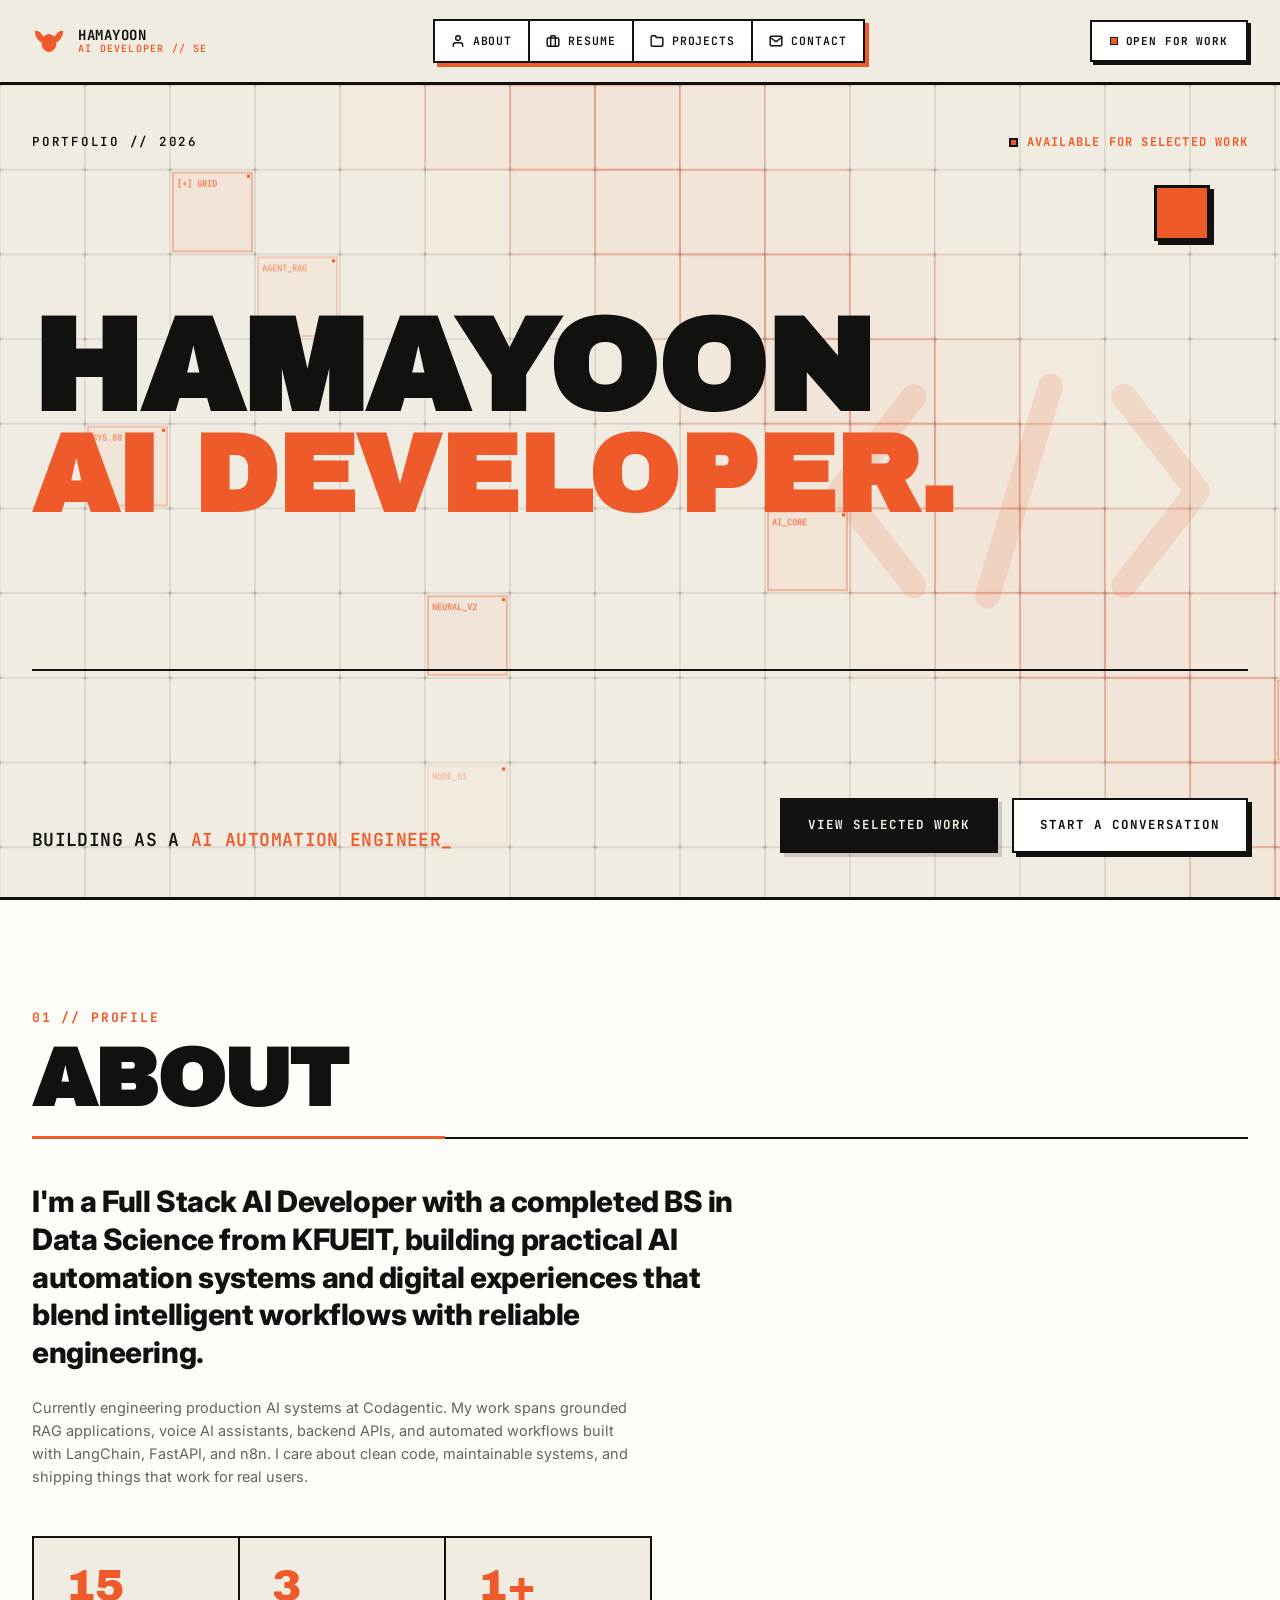
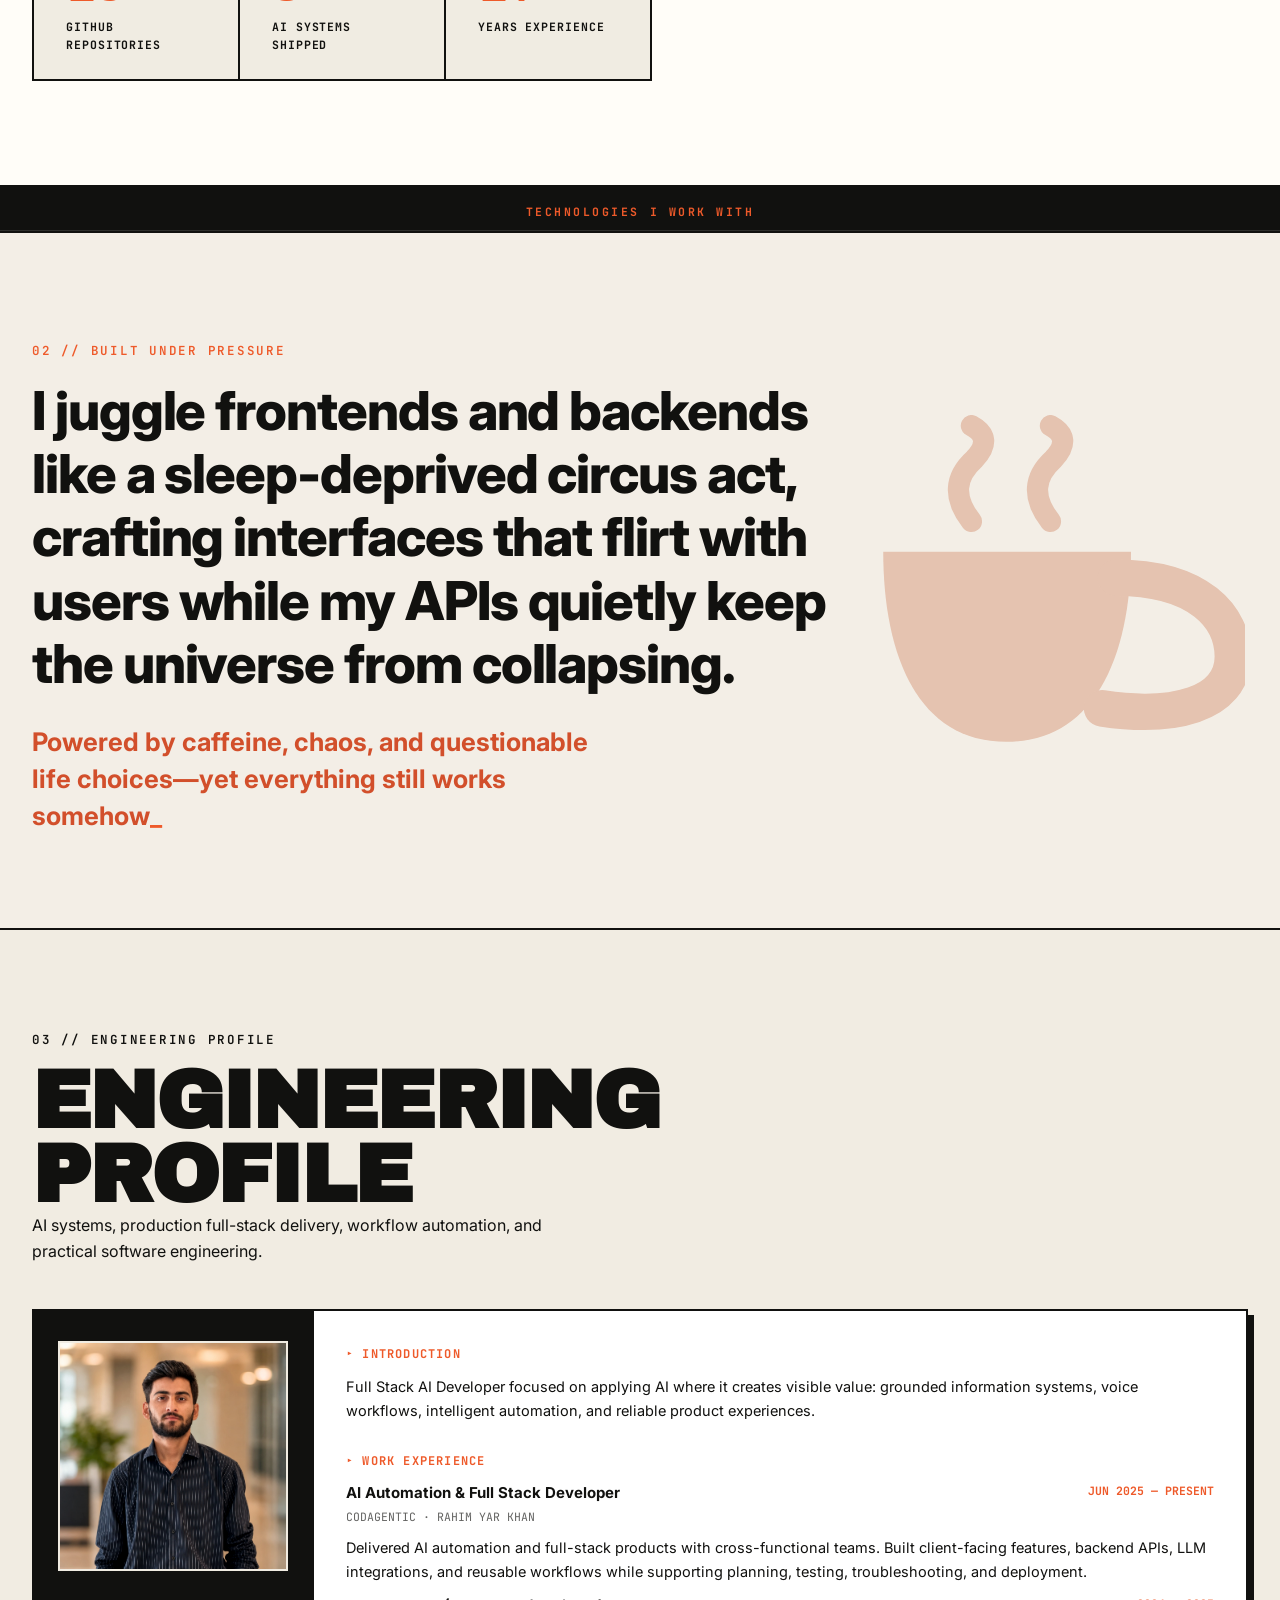
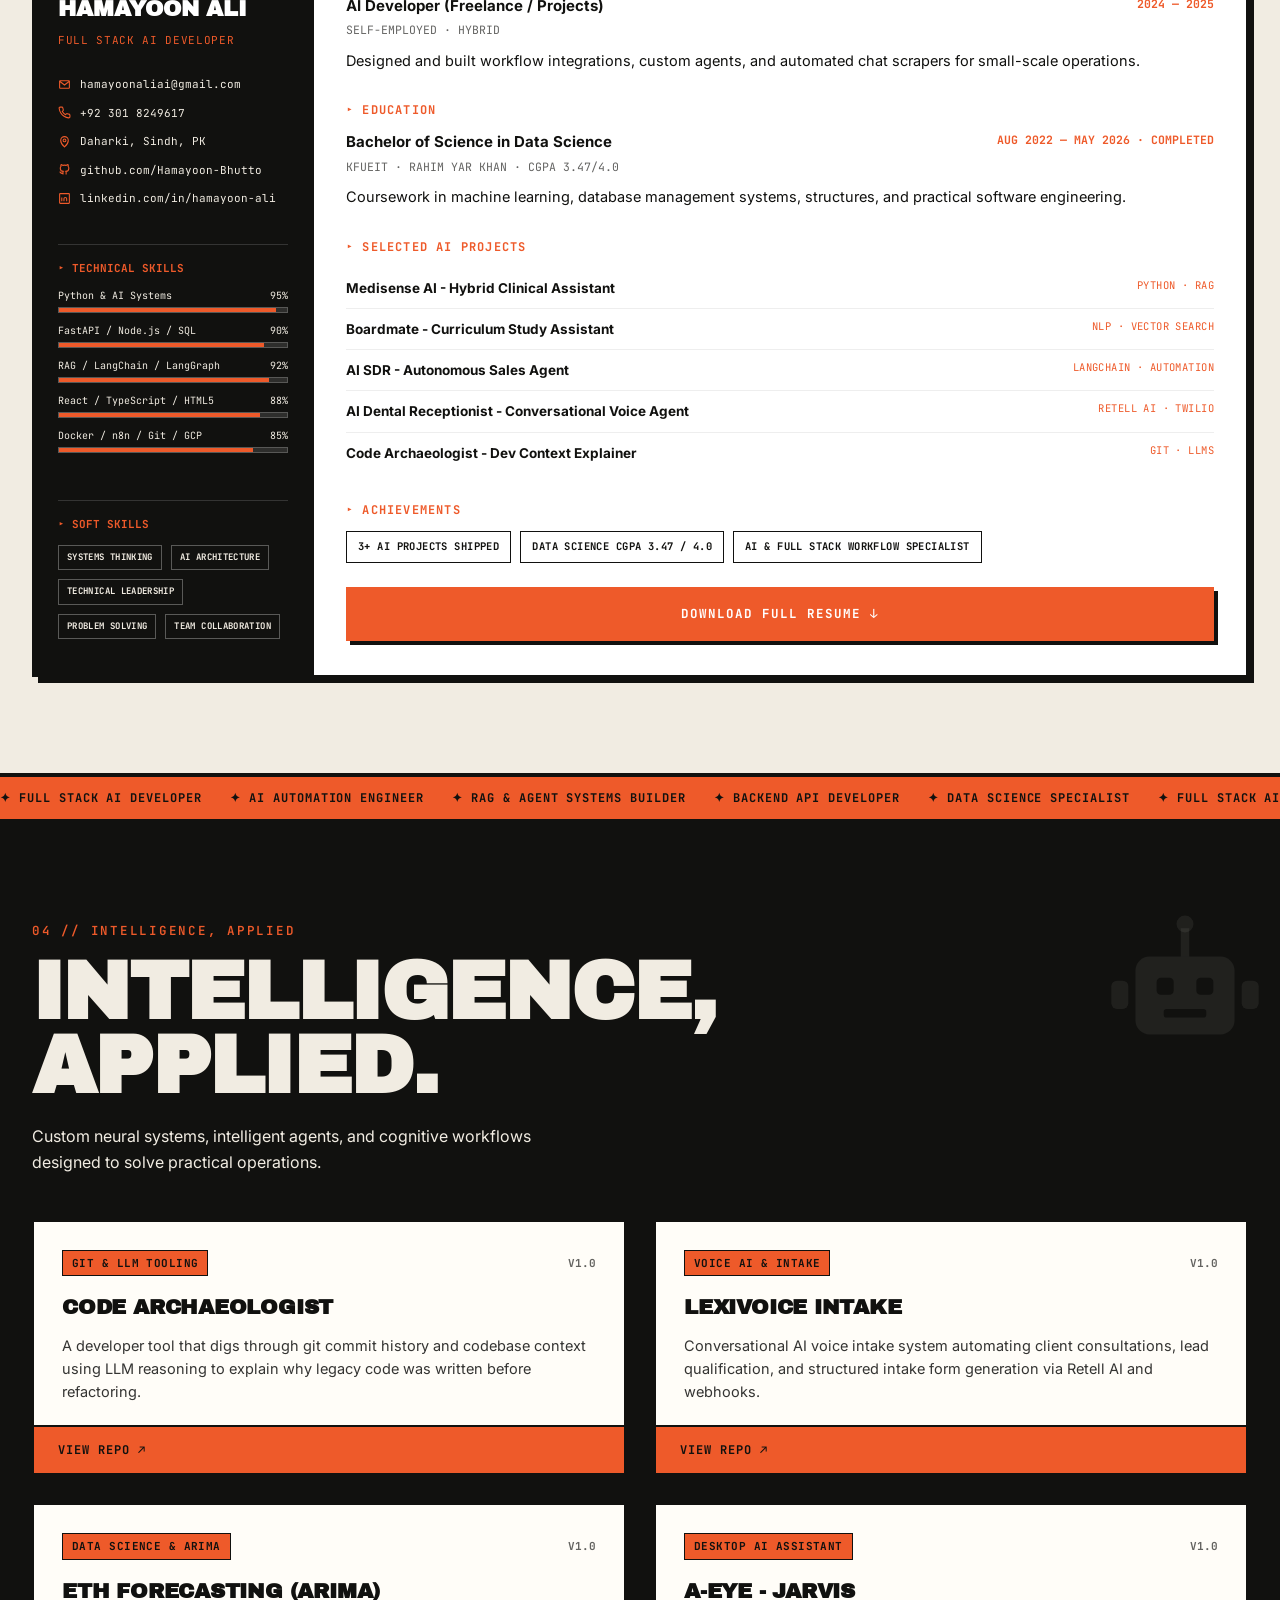
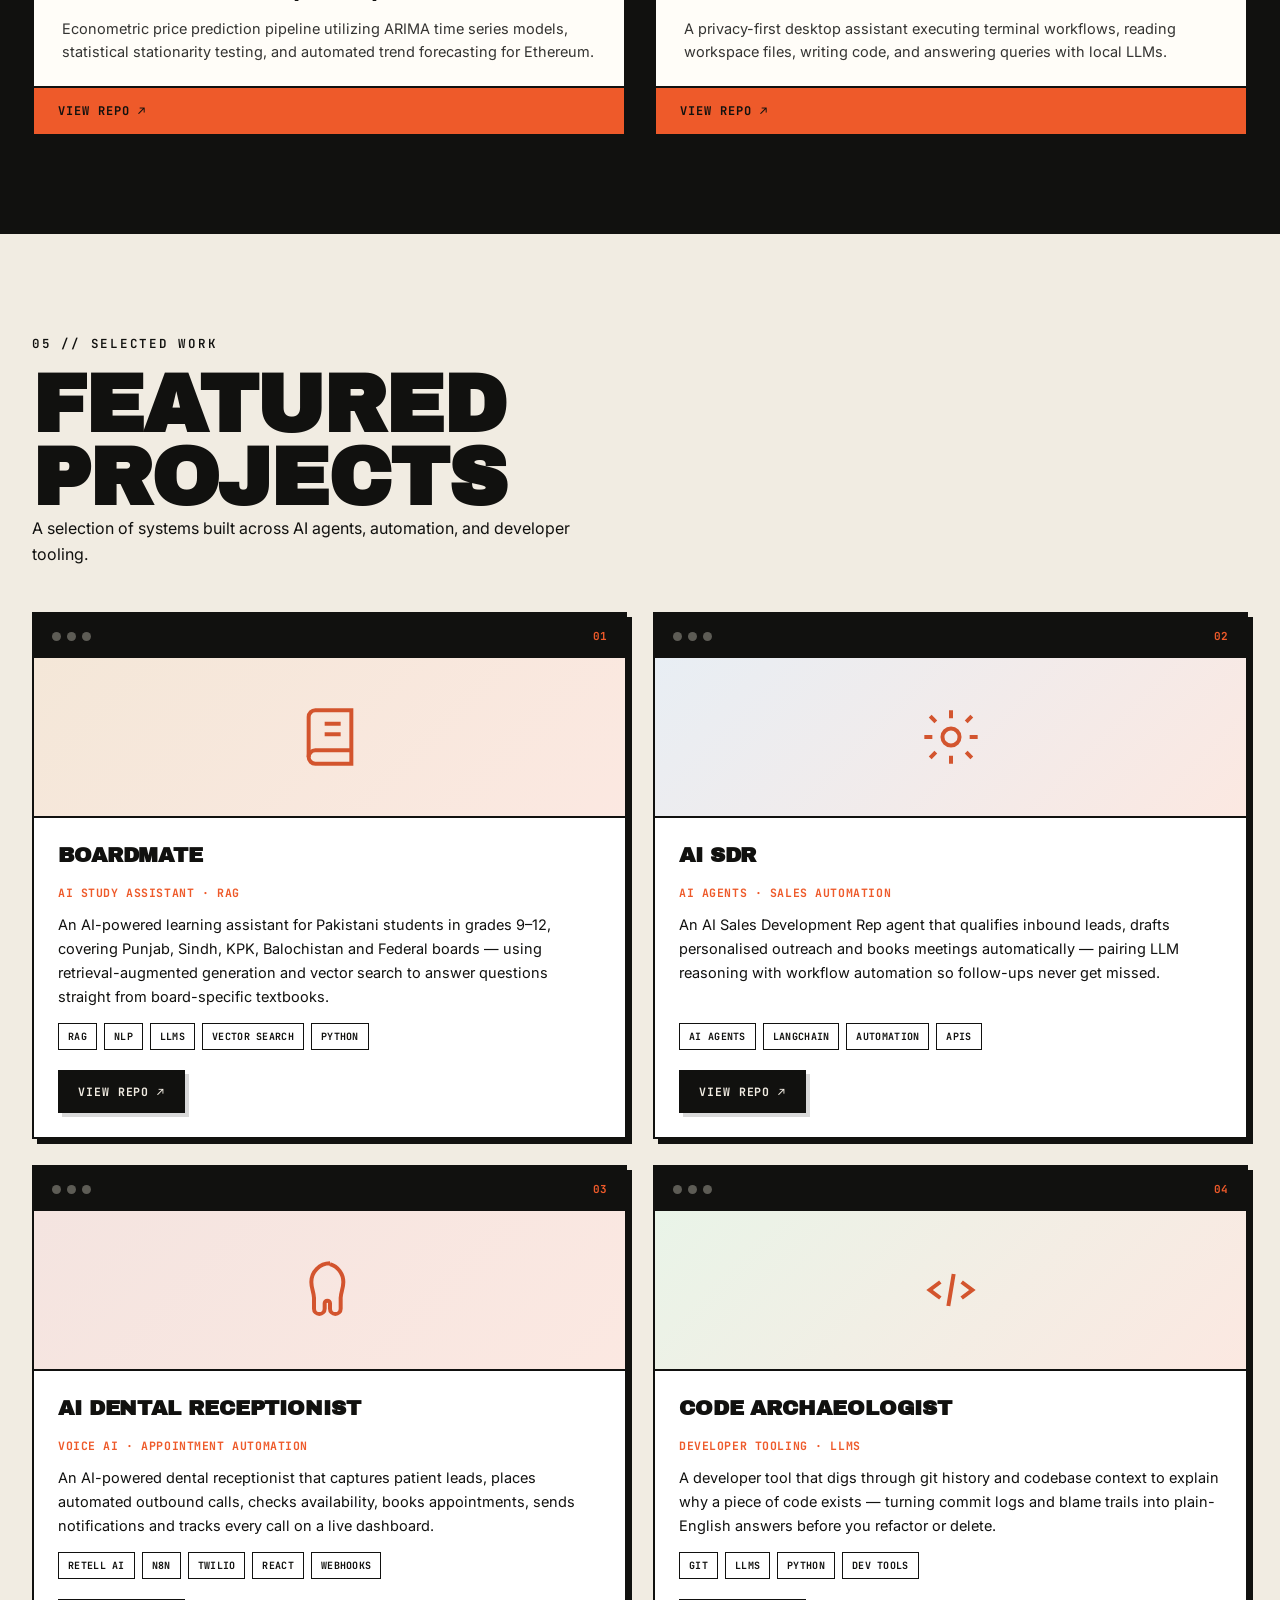
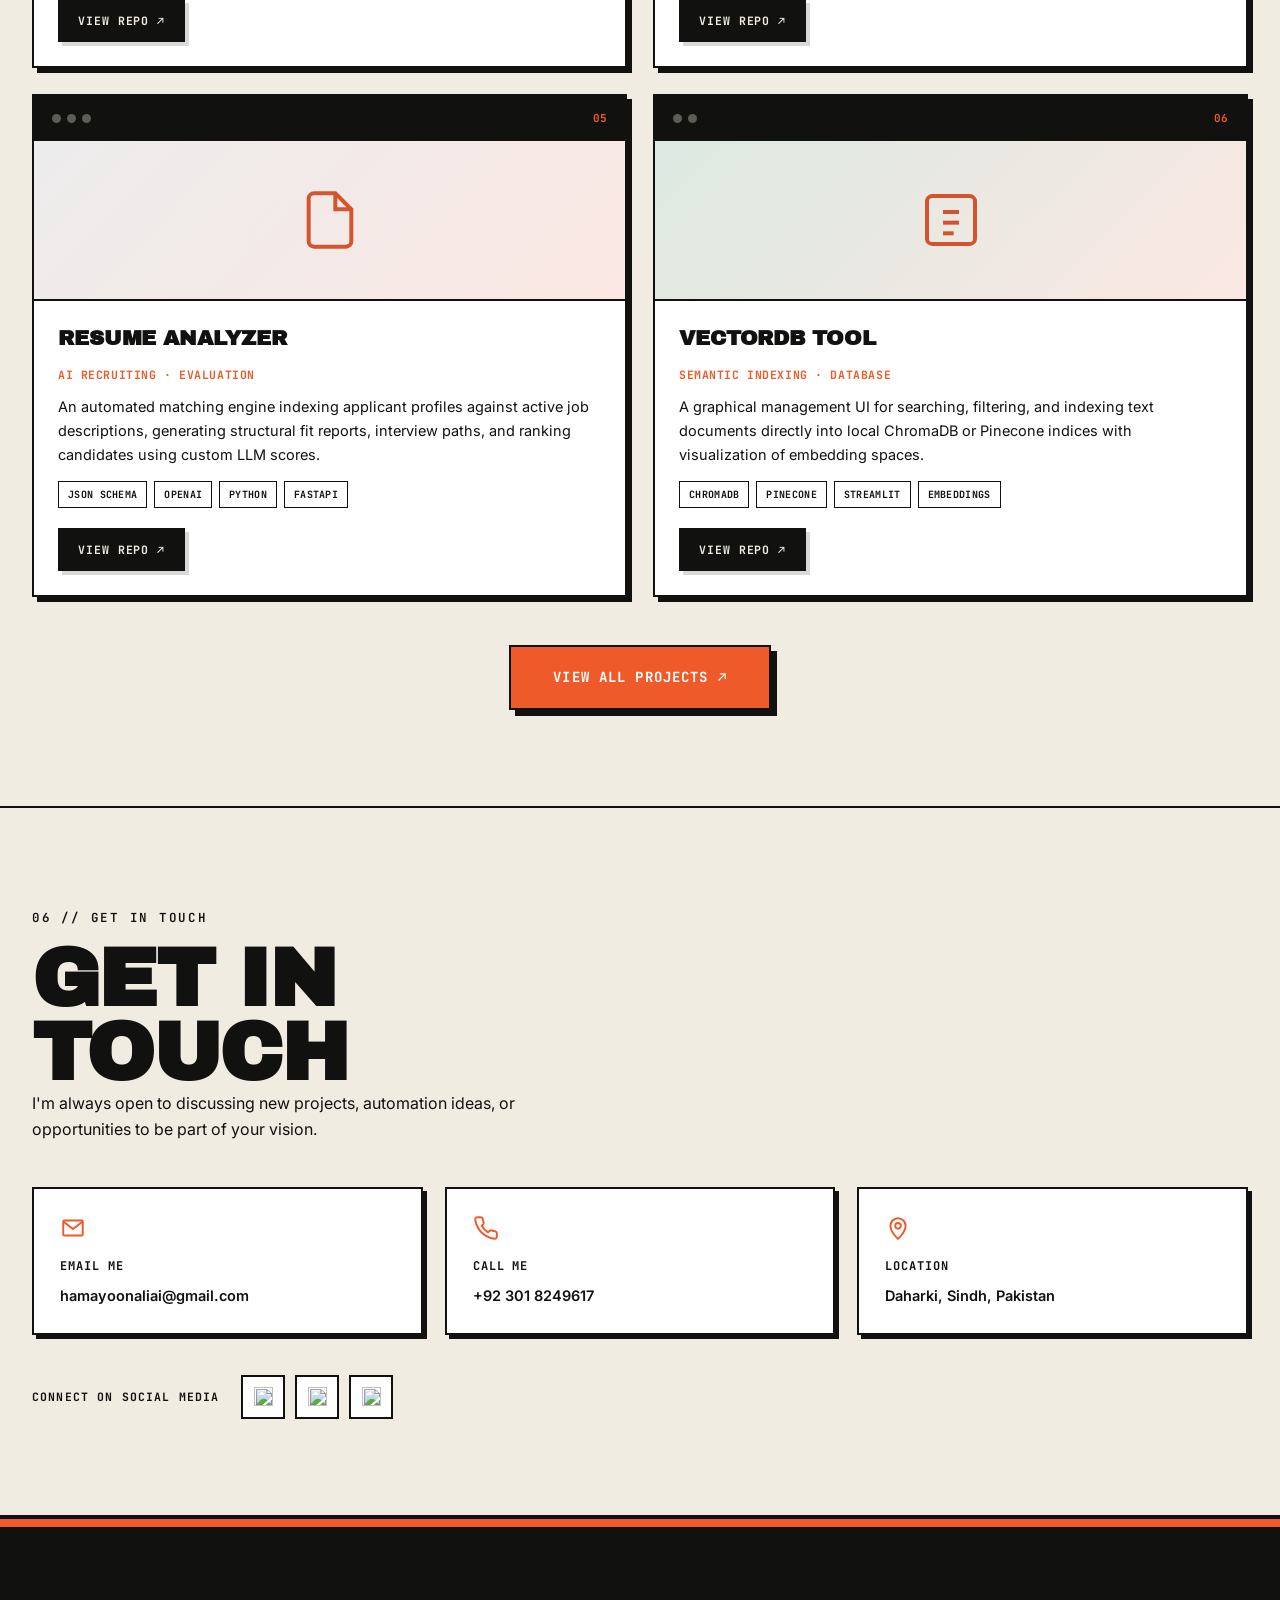
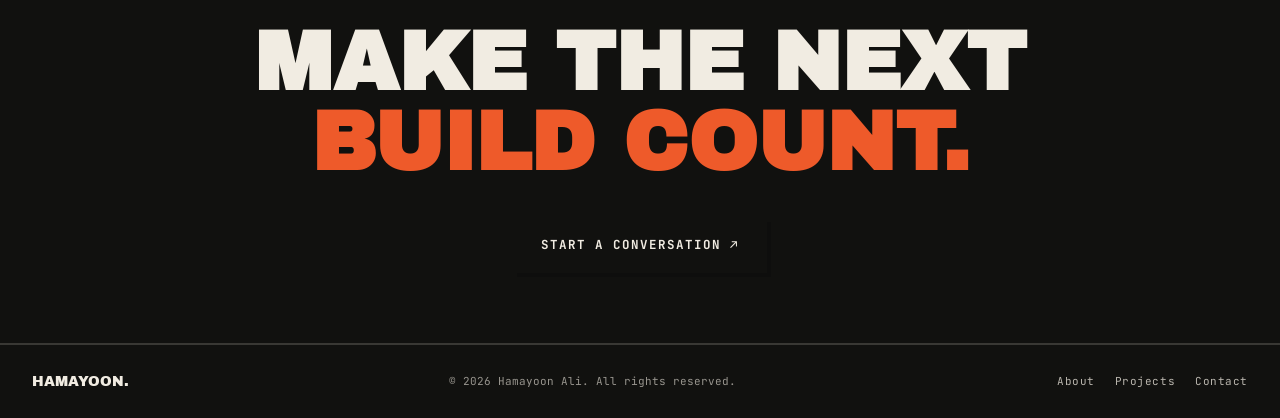
==== commit 52d870bb: "Update Intelligence Applied section with Code Archaeologist, Lexivoice Intake, and ETH Forecasting r" ====
--- a/index.html
+++ b/index.html
@@ -307,44 +307,91 @@
   </section>
 
   <!-- ============ INTELLIGENCE, APPLIED ============ -->
-  <section class="section dark" id="intelligence">
-    <div class="section-inner">
-      <span class="eyebrow accent reveal">04 // INTELLIGENCE, APPLIED</span>
-      <h2 class="section-title reveal" style="color:var(--cream)">INTELLIGENCE,<br>APPLIED.</h2>
-      <p class="section-sub reveal" style="color:var(--cream)">Custom neural systems, intelligent agents, and cognitive workflows designed to solve practical operations.</p>
+  <section class="section dark intelligence-section" id="intelligence">
+    <div class="section-inner relative">
+      <div class="intel-header-flex">
+        <div>
+          <span class="eyebrow accent reveal d0">04 // INTELLIGENCE, APPLIED</span>
+          <h2 class="section-title reveal d1" style="color:var(--cream)">INTELLIGENCE,<br>APPLIED.</h2>
+        </div>
+        <p class="section-sub reveal d2" style="color:var(--cream)">
+          Custom neural systems, intelligent agents, and cognitive workflows designed to solve practical operations.
+        </p>
+      </div>
+
+      <!-- Watermark Robot Graphic -->
+      <div class="intel-watermark" aria-hidden="true">
+        <svg viewBox="0 0 120 120" fill="currentColor">
+          <rect x="25" y="35" width="70" height="55" rx="10"/>
+          <rect x="40" y="50" width="12" height="12" rx="3" fill="#11110F"/>
+          <rect x="68" y="50" width="12" height="12" rx="3" fill="#11110F"/>
+          <rect x="45" y="72" width="30" height="6" rx="2" fill="#11110F"/>
+          <line x1="60" y1="15" x2="60" y2="35" stroke="currentColor" stroke-width="6"/>
+          <circle cx="60" cy="12" r="6"/>
+          <rect x="8" y="52" width="12" height="20" rx="4"/>
+          <rect x="100" y="52" width="12" height="20" rx="4"/>
+        </svg>
+      </div>
       
-      <div class="intel-grid reveal">
+      <div class="intel-grid reveal d3">
+        <!-- Project 1: Code Archaeologist -->
         <div class="intel-card">
-          <div class="intel-card-header">
-            <span class="intel-badge">A-EYE // JARVIS</span>
-            <span class="intel-ver">V1.0</span>
-          </div>
-          <h3>A-EYE - JARVIS</h3>
-          <p>A privacy-first desktop assistant that talks, reads files, writes code, and executes terminal workflows using locally hosted LLMs.</p>
-        </div>
+          <div class="intel-card-body">
+            <div class="intel-card-header">
+              <span class="intel-badge">GIT &amp; LLM TOOLING</span>
+              <span class="intel-ver">V1.0</span>
+            </div>
+            <h3>CODE ARCHAEOLOGIST</h3>
+            <p>A developer tool that digs through git commit history and codebase context using LLM reasoning to explain why legacy code was written before refactoring.</p>
+          </div>
+          <a class="intel-btn" href="https://github.com/Hamayoon-Bhutto/Code-Archaeologist" target="_blank" rel="noopener">
+            VIEW REPO ↗
+          </a>
+        </div>
+
+        <!-- Project 2: Lexivoice Intake -->
         <div class="intel-card">
-          <div class="intel-card-header">
-            <span class="intel-badge">MEDISENSE AI</span>
-            <span class="intel-ver">V2.4</span>
-          </div>
-          <h3>MEDISENSE AI</h3>
-          <p>Clinical intelligence medical assistant that extracts information from patient documents and structures summaries with drug checks.</p>
-        </div>
+          <div class="intel-card-body">
+            <div class="intel-card-header">
+              <span class="intel-badge">VOICE AI &amp; INTAKE</span>
+              <span class="intel-ver">V1.0</span>
+            </div>
+            <h3>LEXIVOICE INTAKE</h3>
+            <p>Conversational AI voice intake system automating client consultations, lead qualification, and structured intake form generation via Retell AI and webhooks.</p>
+          </div>
+          <a class="intel-btn" href="https://github.com/Hamayoon-Bhutto/lexivoice-intake" target="_blank" rel="noopener">
+            VIEW REPO ↗
+          </a>
+        </div>
+
+        <!-- Project 3: Ethereum Price Forecasting with ARIMA -->
         <div class="intel-card">
-          <div class="intel-card-header">
-            <span class="intel-badge">SENTINELAI</span>
-            <span class="intel-ver">V1.2</span>
-          </div>
-          <h3>SENTINELAI</h3>
-          <p>Real-time source-code security scanning extension checking vulnerabilities and tracing context paths before commits are shipped.</p>
-        </div>
+          <div class="intel-card-body">
+            <div class="intel-card-header">
+              <span class="intel-badge">DATA SCIENCE &amp; ARIMA</span>
+              <span class="intel-ver">V1.0</span>
+            </div>
+            <h3>ETH FORECASTING (ARIMA)</h3>
+            <p>Econometric price prediction pipeline utilizing ARIMA time series models, statistical stationarity testing, and automated trend forecasting for Ethereum.</p>
+          </div>
+          <a class="intel-btn" href="https://github.com/Hamayoon-Bhutto/Ethereum-Price-Forecasting-with-ARIMA" target="_blank" rel="noopener">
+            VIEW REPO ↗
+          </a>
+        </div>
+
+        <!-- Project 4: A-Eye - Jarvis -->
         <div class="intel-card">
-          <div class="intel-card-header">
-            <span class="intel-badge">REPLY MIRROR</span>
-            <span class="intel-ver">V0.9</span>
-          </div>
-          <h3>REPLY MIRROR</h3>
-          <p>Multi-modal financial transaction fraud checking pipeline detecting complex patterns and routing signals automatically.</p>
+          <div class="intel-card-body">
+            <div class="intel-card-header">
+              <span class="intel-badge">DESKTOP AI ASSISTANT</span>
+              <span class="intel-ver">V1.0</span>
+            </div>
+            <h3>A-EYE - JARVIS</h3>
+            <p>A privacy-first desktop assistant executing terminal workflows, reading workspace files, writing code, and answering queries with local LLMs.</p>
+          </div>
+          <a class="intel-btn" href="https://github.com/Hamayoon-Bhutto" target="_blank" rel="noopener">
+            VIEW REPO ↗
+          </a>
         </div>
       </div>
     </div>
--- a/styles.css
+++ b/styles.css
@@ -1217,30 +1217,74 @@
 }
 
 /* ================= INTELLIGENCE, APPLIED ================= */
+.intelligence-section {
+  position: relative;
+  overflow: hidden;
+}
+
+.relative {
+  position: relative;
+}
+
+.intel-header-flex {
+  display: flex;
+  justify-content: space-between;
+  align-items: flex-end;
+  flex-wrap: wrap;
+  gap: 20px;
+  margin-bottom: 44px;
+}
+
+.intel-watermark {
+  position: absolute;
+  right: 10px;
+  top: -10px;
+  width: 170px;
+  height: 170px;
+  color: rgba(241, 236, 226, 0.07);
+  pointer-events: none;
+  z-index: 1;
+}
+
+.intel-watermark svg {
+  width: 100%;
+  height: 100%;
+}
+
 .intel-grid {
   display: grid;
   grid-template-columns: repeat(2, 1fr);
-  gap: 26px;
-  margin-top: 44px;
-}
-
-@media (max-width: 760px) {
+  gap: 28px;
+  position: relative;
+  z-index: 2;
+}
+
+@media (max-width: 820px) {
   .intel-grid {
     grid-template-columns: 1fr;
   }
 }
 
 .intel-card {
-  border: 2.5px solid var(--cream);
-  padding: 28px;
-  background: #181714;
-  transition: transform 0.2s, box-shadow 0.2s;
-  box-shadow: 4px 4px 0 var(--cream);
+  border: 2.5px solid var(--black);
+  background: #FFFDF8;
+  box-shadow: 6px 6px 0 var(--black);
+  display: flex;
+  flex-direction: column;
+  justify-content: space-between;
+  overflow: hidden;
+  transition: transform 0.2s ease, box-shadow 0.2s ease;
+  color: var(--black);
 }
 
 .intel-card:hover {
-  transform: translate(-4px, -4px);
-  box-shadow: 6px 6px 0 var(--orange);
+  transform: translate(-3px, -3px);
+  box-shadow: 8px 8px 0 var(--orange);
+}
+
+.intel-card-body {
+  padding: 28px 28px 22px;
+  flex: 1;
 }
 
 .intel-card-header {
@@ -1253,29 +1297,58 @@
 .intel-badge {
   font-family: var(--mono);
   font-size: 11px;
-  color: var(--orange);
-  border: 1.5px solid var(--orange);
-  padding: 4px 8px;
-  font-weight: 700;
+  font-weight: 700;
+  color: var(--black);
+  background: var(--orange);
+  border: 1.5px solid var(--black);
+  padding: 4px 9px;
+  text-transform: uppercase;
+  letter-spacing: 0.04em;
 }
 
 .intel-ver {
   font-family: var(--mono);
   font-size: 11px;
-  opacity: 0.6;
+  font-weight: 700;
+  color: var(--black);
+  opacity: 0.65;
 }
 
 .intel-card h3 {
   font-family: var(--display);
-  font-size: 20px;
-  margin-bottom: 12px;
-  text-transform: uppercase;
+  font-size: 21px;
+  margin: 14px 0 10px;
+  color: var(--black);
+  text-transform: uppercase;
+  letter-spacing: -0.01em;
 }
 
 .intel-card p {
-  font-size: 14px;
+  font-family: var(--body);
+  font-size: 14.5px;
   line-height: 1.6;
-  opacity: 0.8;
+  color: rgba(17, 17, 15, 0.85);
+}
+
+.intel-btn {
+  display: block;
+  background: var(--orange);
+  color: var(--black);
+  font-family: var(--mono);
+  font-weight: 700;
+  font-size: 12px;
+  letter-spacing: 0.08em;
+  text-transform: uppercase;
+  padding: 14px 24px;
+  text-decoration: none;
+  border-top: 2.5px solid var(--black);
+  transition: background 0.18s ease, color 0.18s ease;
+  text-align: left;
+}
+
+.intel-btn:hover {
+  background: var(--black);
+  color: var(--cream);
 }
 
 /* ================= PROJECTS ================= */
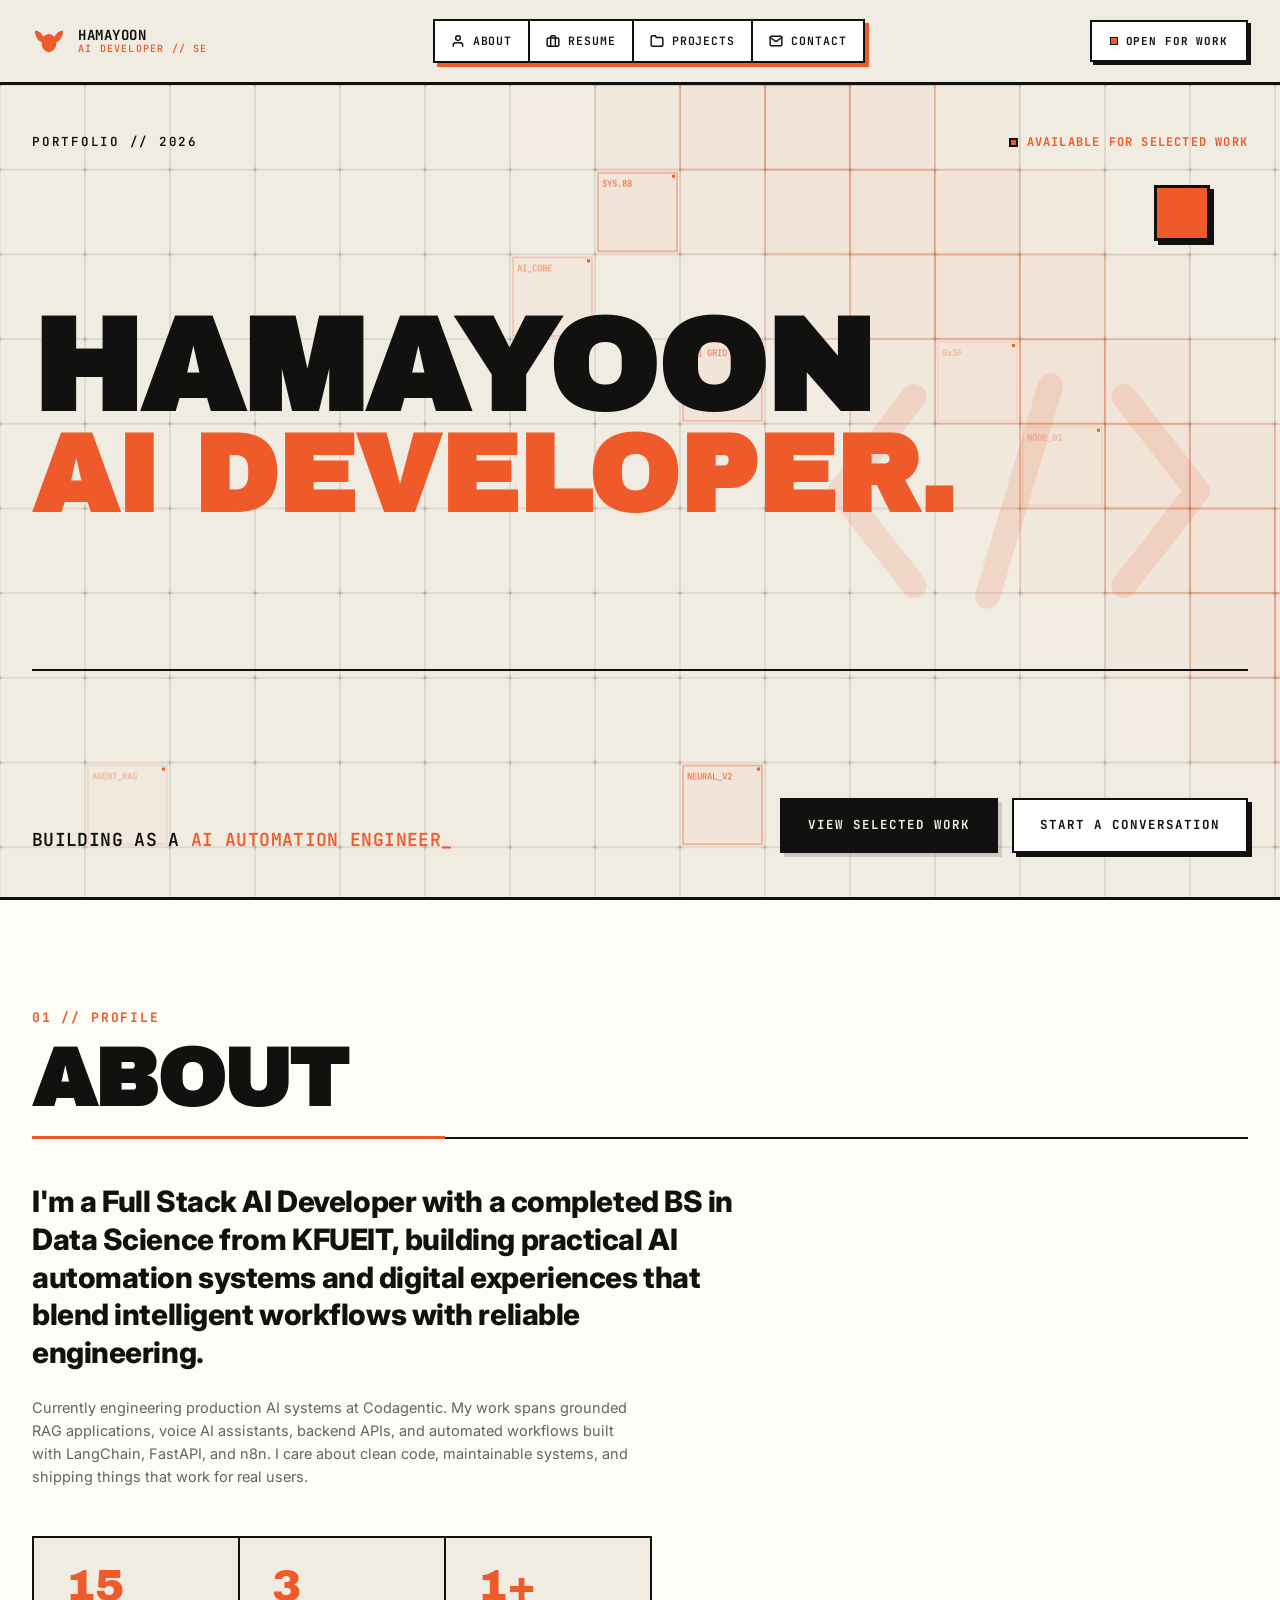
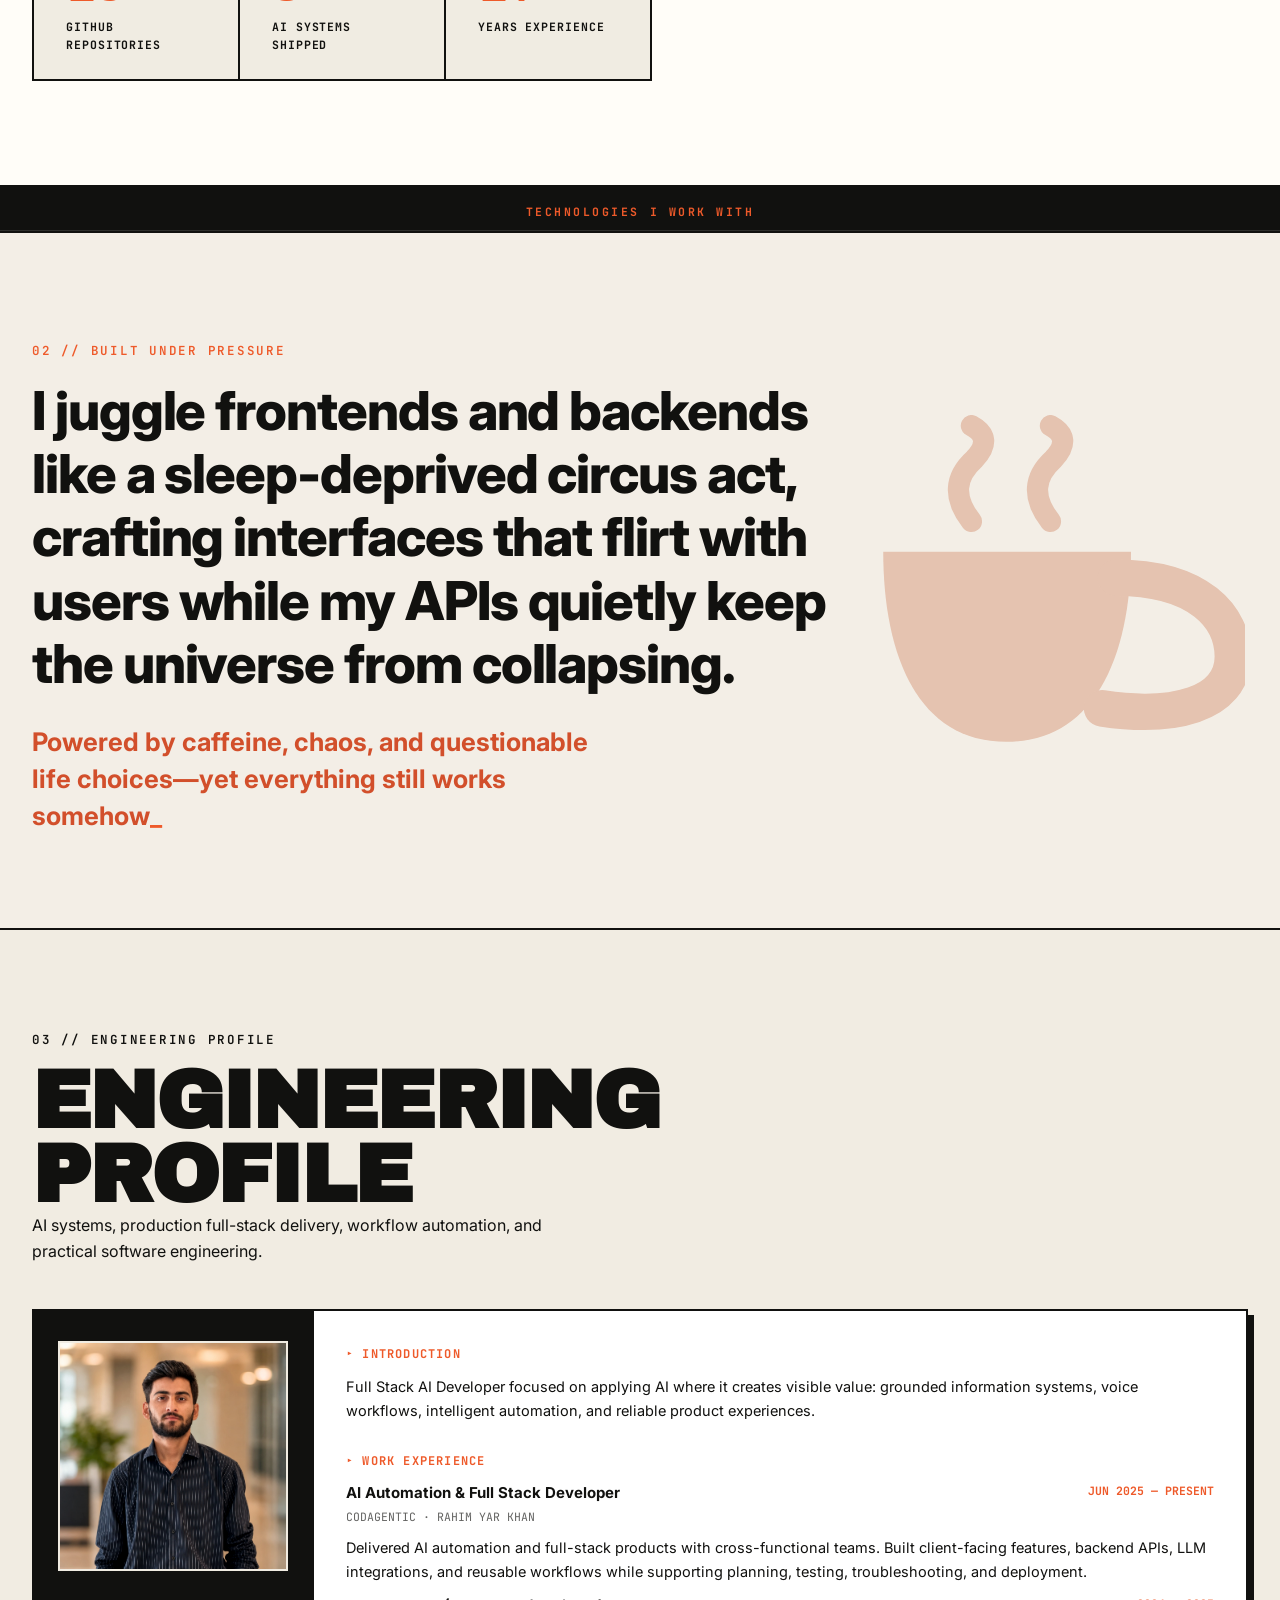
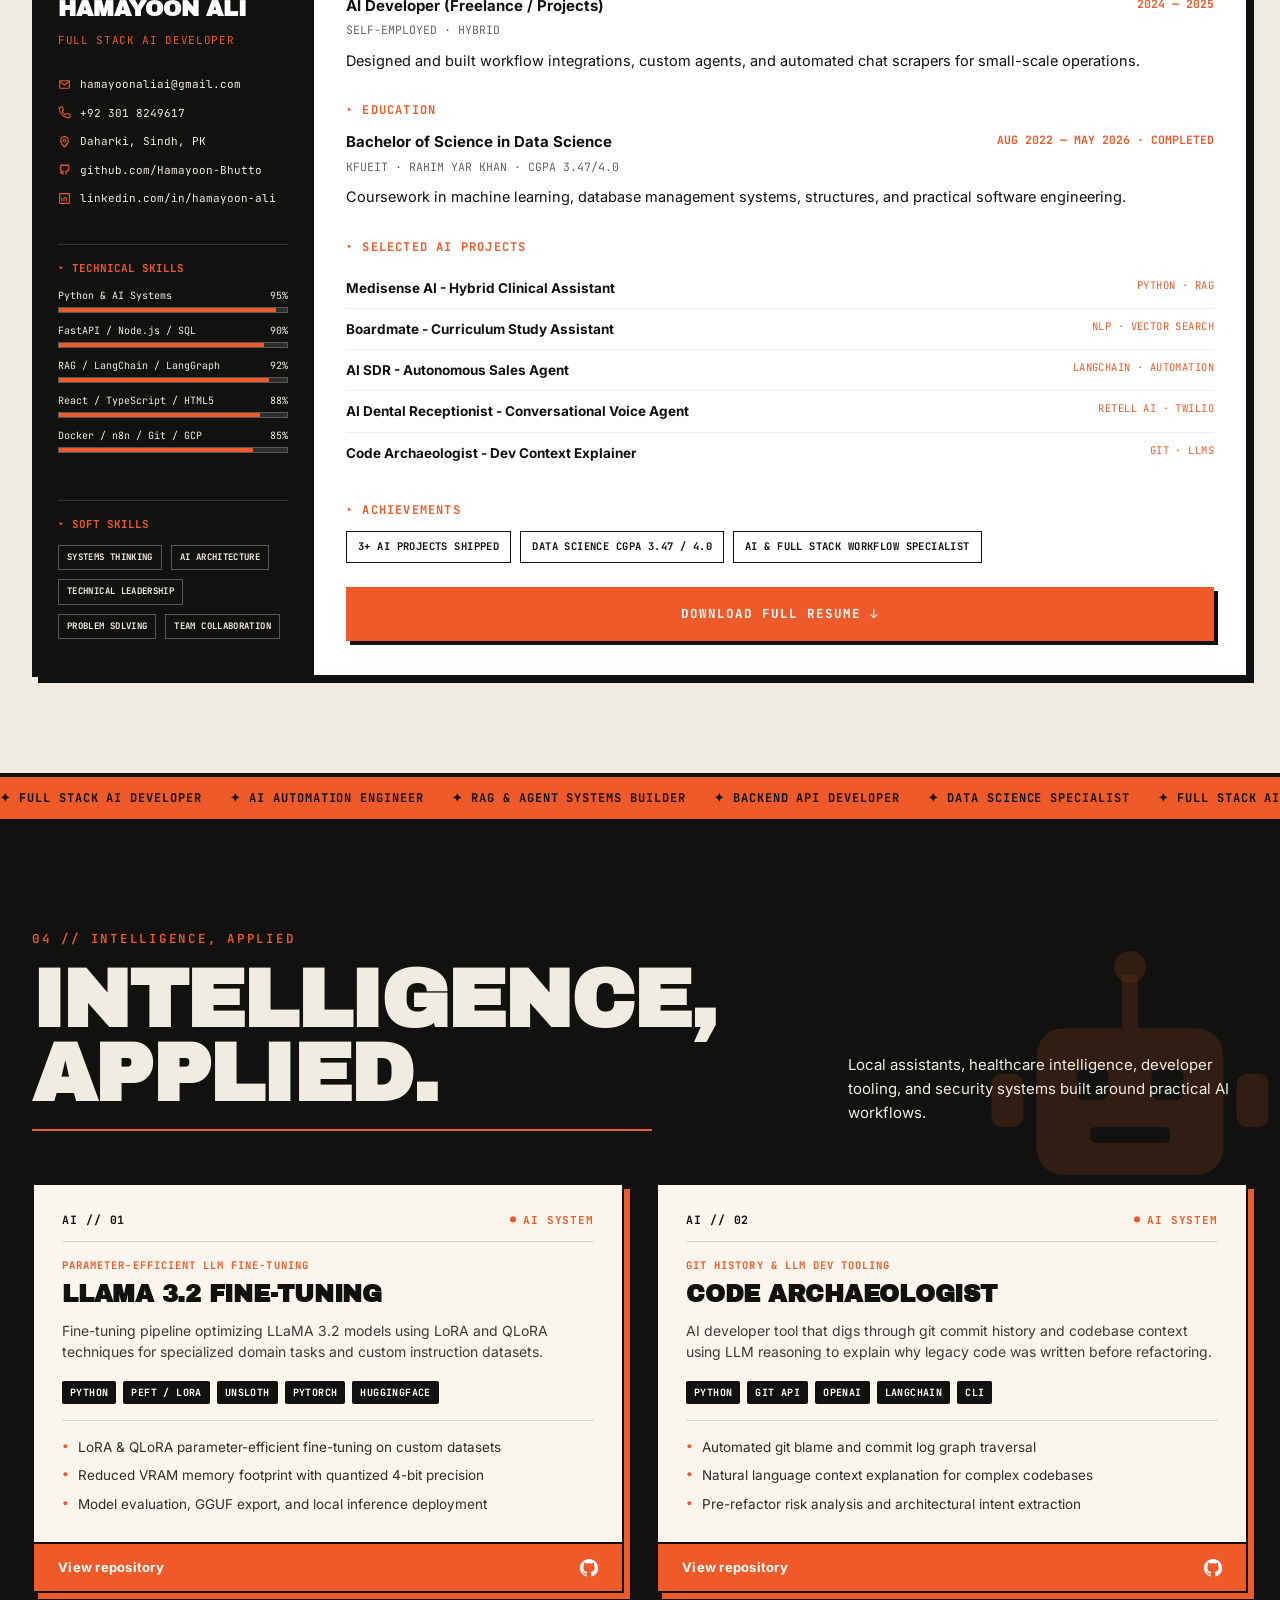
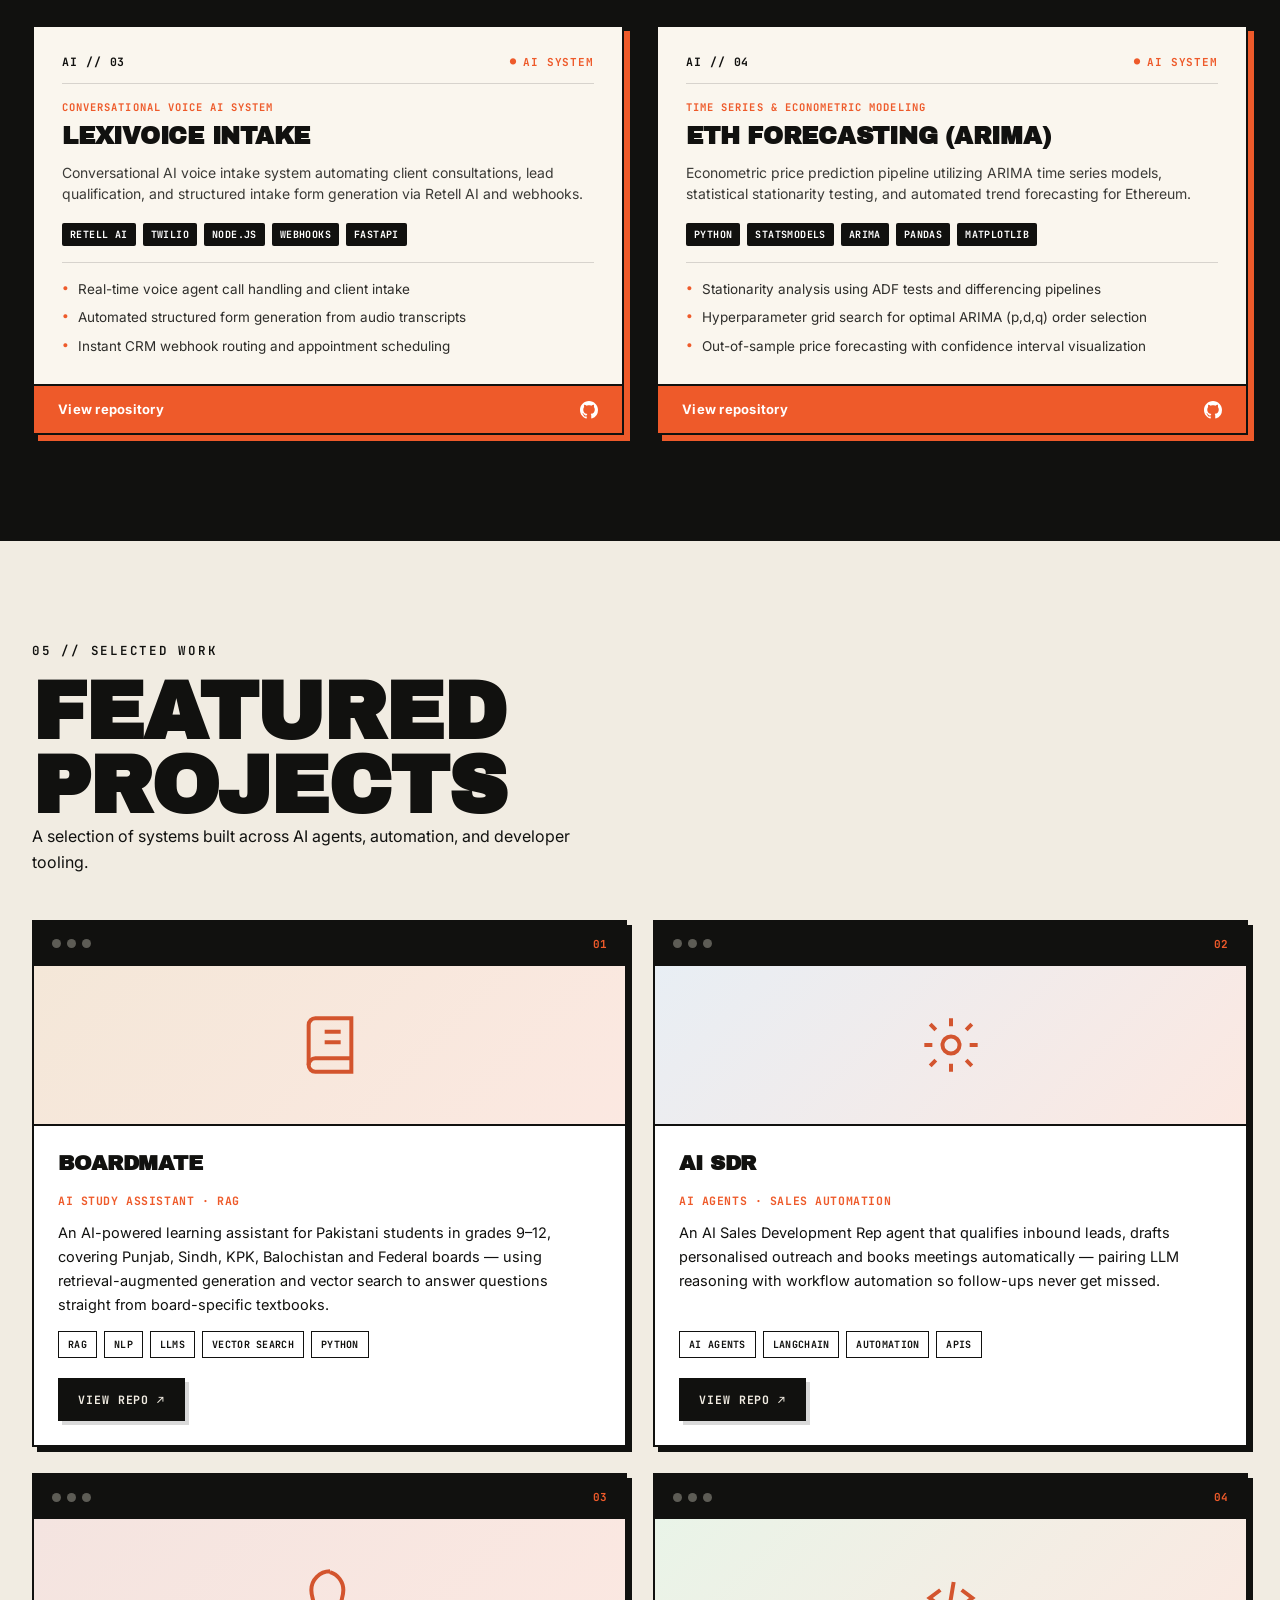
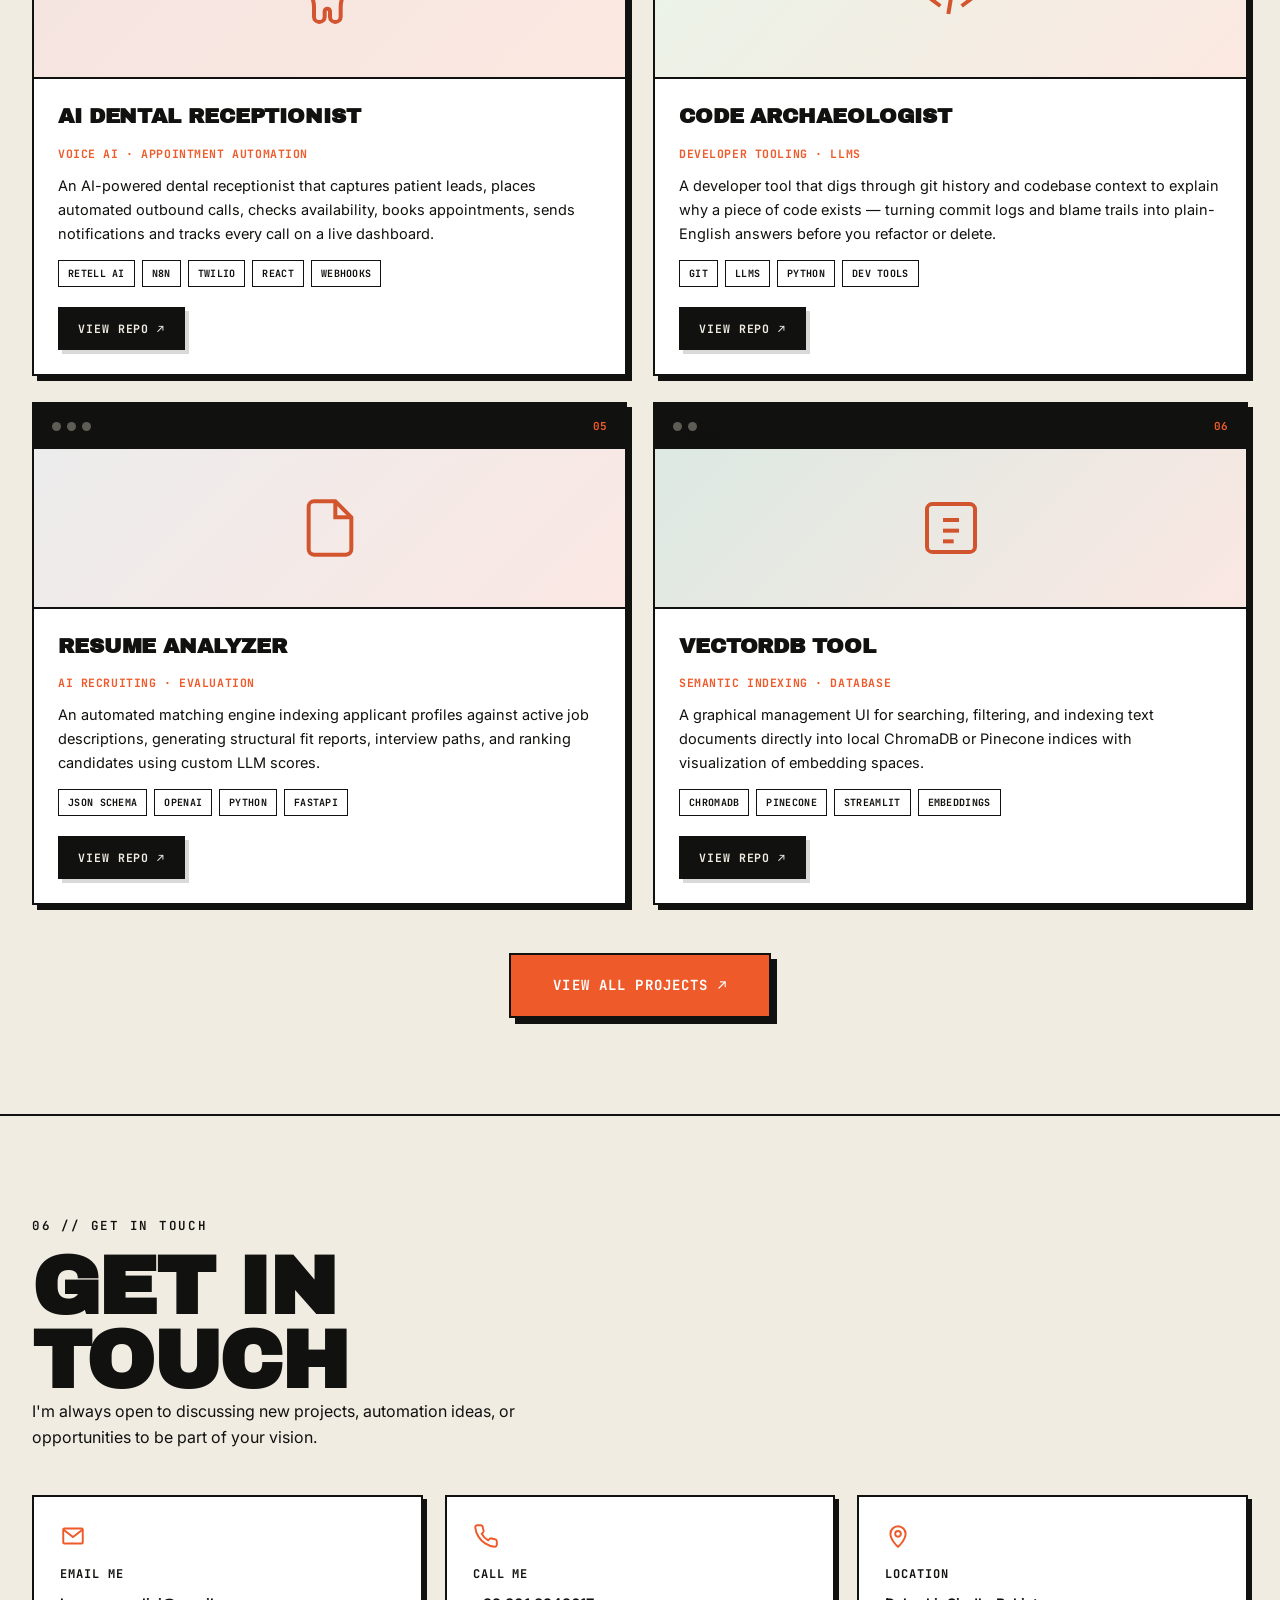
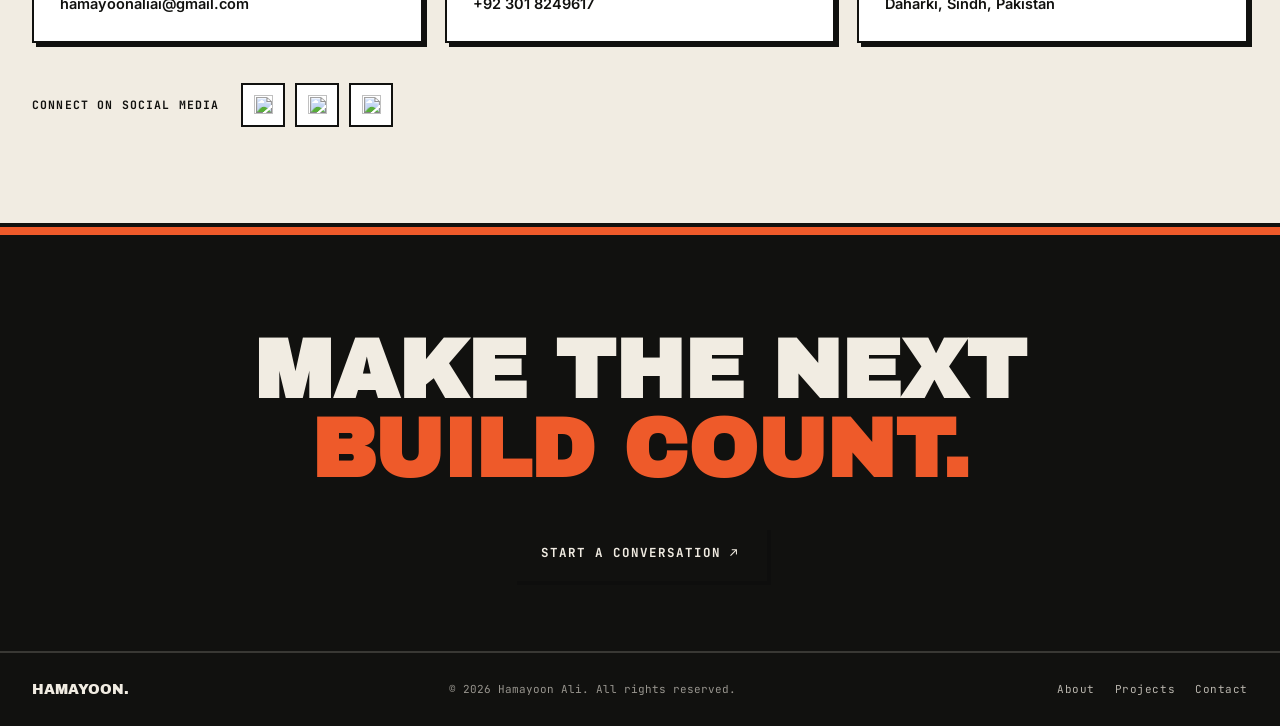
==== commit 134423b6: "Update Intelligence Applied section to match Ahmed Ayyan exact card design with LLaMA 3.2 Fine-Tunin" ====
--- a/index.html
+++ b/index.html
@@ -309,17 +309,18 @@
   <!-- ============ INTELLIGENCE, APPLIED ============ -->
   <section class="section dark intelligence-section" id="intelligence">
     <div class="section-inner relative">
-      <div class="intel-header-flex">
-        <div>
+      <div class="intel-header-wrapper">
+        <div class="intel-header-left">
           <span class="eyebrow accent reveal d0">04 // INTELLIGENCE, APPLIED</span>
           <h2 class="section-title reveal d1" style="color:var(--cream)">INTELLIGENCE,<br>APPLIED.</h2>
-        </div>
-        <p class="section-sub reveal d2" style="color:var(--cream)">
-          Custom neural systems, intelligent agents, and cognitive workflows designed to solve practical operations.
+          <div class="intel-orange-line reveal-rule"></div>
+        </div>
+        <p class="intel-header-sub reveal d2">
+          Local assistants, healthcare intelligence, developer tooling, and security systems built around practical AI workflows.
         </p>
       </div>
 
-      <!-- Watermark Robot Graphic -->
+      <!-- Watermark Robot Graphic (Ahmed Ayyan Style) -->
       <div class="intel-watermark" aria-hidden="true">
         <svg viewBox="0 0 120 120" fill="currentColor">
           <rect x="25" y="35" width="70" height="55" rx="10"/>
@@ -334,63 +335,155 @@
       </div>
       
       <div class="intel-grid reveal d3">
-        <!-- Project 1: Code Archaeologist -->
+        <!-- Project 1: LLaMA 3.2 Fine-Tuning -->
         <div class="intel-card">
           <div class="intel-card-body">
-            <div class="intel-card-header">
-              <span class="intel-badge">GIT &amp; LLM TOOLING</span>
-              <span class="intel-ver">V1.0</span>
-            </div>
-            <h3>CODE ARCHAEOLOGIST</h3>
-            <p>A developer tool that digs through git commit history and codebase context using LLM reasoning to explain why legacy code was written before refactoring.</p>
-          </div>
-          <a class="intel-btn" href="https://github.com/Hamayoon-Bhutto/Code-Archaeologist" target="_blank" rel="noopener">
-            VIEW REPO ↗
+            <div class="intel-top-bar">
+              <span class="intel-num">AI // 01</span>
+              <span class="intel-sys"><span class="orange-dot">●</span> AI SYSTEM</span>
+            </div>
+            <div class="intel-divider-line"></div>
+            
+            <div class="intel-category">PARAMETER-EFFICIENT LLM FINE-TUNING</div>
+            <h3 class="intel-title">LLAMA 3.2 FINE-TUNING</h3>
+            <p class="intel-desc">Fine-tuning pipeline optimizing LLaMA 3.2 models using LoRA and QLoRA techniques for specialized domain tasks and custom instruction datasets.</p>
+
+            <div class="intel-chips">
+              <span>PYTHON</span>
+              <span>PEFT / LORA</span>
+              <span>UNSLOTH</span>
+              <span>PYTORCH</span>
+              <span>HUGGINGFACE</span>
+            </div>
+
+            <div class="intel-divider-line"></div>
+
+            <ul class="intel-bullets">
+              <li>LoRA &amp; QLoRA parameter-efficient fine-tuning on custom datasets</li>
+              <li>Reduced VRAM memory footprint with quantized 4-bit precision</li>
+              <li>Model evaluation, GGUF export, and local inference deployment</li>
+            </ul>
+          </div>
+
+          <a class="intel-repo-btn" href="https://github.com/Hamayoon-Bhutto/Fine-Tuning-llma-3.2" target="_blank" rel="noopener">
+            <span>View repository</span>
+            <svg class="github-icon" viewBox="0 0 24 24" fill="currentColor">
+              <path d="M12 0C5.37 0 0 5.37 0 12c0 5.31 3.435 9.795 8.205 11.385.6.105.825-.255.825-.57 0-.285-.015-1.23-.015-2.235-3.015.555-3.795-.735-4.035-1.41-.135-.345-.72-1.41-1.23-1.695-.42-.225-1.02-.78-.015-.795.945-.015 1.62.87 1.845 1.23 1.08 1.815 2.805 1.305 3.495.99.105-.78.42-1.305.765-1.605-2.67-.3-5.46-1.335-5.46-5.925 0-1.305.465-2.385 1.23-3.225-.12-.3-.54-1.53.12-3.18 0 0 1.005-.315 3.3 1.23.96-.27 1.98-.405 3-.405s2.04.135 3 .405c2.295-1.56 3.3-1.23 3.3-1.23.66 1.65.24 2.88.12 3.18.765.84 1.23 1.905 1.23 3.225 0 4.605-2.805 5.625-5.475 5.925.435.375.81 1.095.81 2.22 0 1.605-.015 2.895-.015 3.3 0 .315.225.69.825.57A12.02 12.02 0 0024 12c0-6.63-5.37-12-12-12z"/>
+            </svg>
           </a>
         </div>
 
-        <!-- Project 2: Lexivoice Intake -->
+        <!-- Project 2: Code Archaeologist -->
         <div class="intel-card">
           <div class="intel-card-body">
-            <div class="intel-card-header">
-              <span class="intel-badge">VOICE AI &amp; INTAKE</span>
-              <span class="intel-ver">V1.0</span>
-            </div>
-            <h3>LEXIVOICE INTAKE</h3>
-            <p>Conversational AI voice intake system automating client consultations, lead qualification, and structured intake form generation via Retell AI and webhooks.</p>
-          </div>
-          <a class="intel-btn" href="https://github.com/Hamayoon-Bhutto/lexivoice-intake" target="_blank" rel="noopener">
-            VIEW REPO ↗
+            <div class="intel-top-bar">
+              <span class="intel-num">AI // 02</span>
+              <span class="intel-sys"><span class="orange-dot">●</span> AI SYSTEM</span>
+            </div>
+            <div class="intel-divider-line"></div>
+            
+            <div class="intel-category">GIT HISTORY &amp; LLM DEV TOOLING</div>
+            <h3 class="intel-title">CODE ARCHAEOLOGIST</h3>
+            <p class="intel-desc">AI developer tool that digs through git commit history and codebase context using LLM reasoning to explain why legacy code was written before refactoring.</p>
+
+            <div class="intel-chips">
+              <span>PYTHON</span>
+              <span>GIT API</span>
+              <span>OPENAI</span>
+              <span>LANGCHAIN</span>
+              <span>CLI</span>
+            </div>
+
+            <div class="intel-divider-line"></div>
+
+            <ul class="intel-bullets">
+              <li>Automated git blame and commit log graph traversal</li>
+              <li>Natural language context explanation for complex codebases</li>
+              <li>Pre-refactor risk analysis and architectural intent extraction</li>
+            </ul>
+          </div>
+
+          <a class="intel-repo-btn" href="https://github.com/Hamayoon-Bhutto/Code-Archaeologist" target="_blank" rel="noopener">
+            <span>View repository</span>
+            <svg class="github-icon" viewBox="0 0 24 24" fill="currentColor">
+              <path d="M12 0C5.37 0 0 5.37 0 12c0 5.31 3.435 9.795 8.205 11.385.6.105.825-.255.825-.57 0-.285-.015-1.23-.015-2.235-3.015.555-3.795-.735-4.035-1.41-.135-.345-.72-1.41-1.23-1.695-.42-.225-1.02-.78-.015-.795.945-.015 1.62.87 1.845 1.23 1.08 1.815 2.805 1.305 3.495.99.105-.78.42-1.305.765-1.605-2.67-.3-5.46-1.335-5.46-5.925 0-1.305.465-2.385 1.23-3.225-.12-.3-.54-1.53.12-3.18 0 0 1.005-.315 3.3 1.23.96-.27 1.98-.405 3-.405s2.04.135 3 .405c2.295-1.56 3.3-1.23 3.3-1.23.66 1.65.24 2.88.12 3.18.765.84 1.23 1.905 1.23 3.225 0 4.605-2.805 5.625-5.475 5.925.435.375.81 1.095.81 2.22 0 1.605-.015 2.895-.015 3.3 0 .315.225.69.825.57A12.02 12.02 0 0024 12c0-6.63-5.37-12-12-12z"/>
+            </svg>
           </a>
         </div>
 
-        <!-- Project 3: Ethereum Price Forecasting with ARIMA -->
+        <!-- Project 3: LexiVoice Intake -->
         <div class="intel-card">
           <div class="intel-card-body">
-            <div class="intel-card-header">
-              <span class="intel-badge">DATA SCIENCE &amp; ARIMA</span>
-              <span class="intel-ver">V1.0</span>
-            </div>
-            <h3>ETH FORECASTING (ARIMA)</h3>
-            <p>Econometric price prediction pipeline utilizing ARIMA time series models, statistical stationarity testing, and automated trend forecasting for Ethereum.</p>
-          </div>
-          <a class="intel-btn" href="https://github.com/Hamayoon-Bhutto/Ethereum-Price-Forecasting-with-ARIMA" target="_blank" rel="noopener">
-            VIEW REPO ↗
+            <div class="intel-top-bar">
+              <span class="intel-num">AI // 03</span>
+              <span class="intel-sys"><span class="orange-dot">●</span> AI SYSTEM</span>
+            </div>
+            <div class="intel-divider-line"></div>
+            
+            <div class="intel-category">CONVERSATIONAL VOICE AI SYSTEM</div>
+            <h3 class="intel-title">LEXIVOICE INTAKE</h3>
+            <p class="intel-desc">Conversational AI voice intake system automating client consultations, lead qualification, and structured intake form generation via Retell AI and webhooks.</p>
+
+            <div class="intel-chips">
+              <span>RETELL AI</span>
+              <span>TWILIO</span>
+              <span>NODE.JS</span>
+              <span>WEBHOOKS</span>
+              <span>FASTAPI</span>
+            </div>
+
+            <div class="intel-divider-line"></div>
+
+            <ul class="intel-bullets">
+              <li>Real-time voice agent call handling and client intake</li>
+              <li>Automated structured form generation from audio transcripts</li>
+              <li>Instant CRM webhook routing and appointment scheduling</li>
+            </ul>
+          </div>
+
+          <a class="intel-repo-btn" href="https://github.com/Hamayoon-Bhutto/lexivoice-intake" target="_blank" rel="noopener">
+            <span>View repository</span>
+            <svg class="github-icon" viewBox="0 0 24 24" fill="currentColor">
+              <path d="M12 0C5.37 0 0 5.37 0 12c0 5.31 3.435 9.795 8.205 11.385.6.105.825-.255.825-.57 0-.285-.015-1.23-.015-2.235-3.015.555-3.795-.735-4.035-1.41-.135-.345-.72-1.41-1.23-1.695-.42-.225-1.02-.78-.015-.795.945-.015 1.62.87 1.845 1.23 1.08 1.815 2.805 1.305 3.495.99.105-.78.42-1.305.765-1.605-2.67-.3-5.46-1.335-5.46-5.925 0-1.305.465-2.385 1.23-3.225-.12-.3-.54-1.53.12-3.18 0 0 1.005-.315 3.3 1.23.96-.27 1.98-.405 3-.405s2.04.135 3 .405c2.295-1.56 3.3-1.23 3.3-1.23.66 1.65.24 2.88.12 3.18.765.84 1.23 1.905 1.23 3.225 0 4.605-2.805 5.625-5.475 5.925.435.375.81 1.095.81 2.22 0 1.605-.015 2.895-.015 3.3 0 .315.225.69.825.57A12.02 12.02 0 0024 12c0-6.63-5.37-12-12-12z"/>
+            </svg>
           </a>
         </div>
 
-        <!-- Project 4: A-Eye - Jarvis -->
+        <!-- Project 4: Ethereum Price Forecasting (ARIMA) -->
         <div class="intel-card">
           <div class="intel-card-body">
-            <div class="intel-card-header">
-              <span class="intel-badge">DESKTOP AI ASSISTANT</span>
-              <span class="intel-ver">V1.0</span>
-            </div>
-            <h3>A-EYE - JARVIS</h3>
-            <p>A privacy-first desktop assistant executing terminal workflows, reading workspace files, writing code, and answering queries with local LLMs.</p>
-          </div>
-          <a class="intel-btn" href="https://github.com/Hamayoon-Bhutto" target="_blank" rel="noopener">
-            VIEW REPO ↗
+            <div class="intel-top-bar">
+              <span class="intel-num">AI // 04</span>
+              <span class="intel-sys"><span class="orange-dot">●</span> AI SYSTEM</span>
+            </div>
+            <div class="intel-divider-line"></div>
+            
+            <div class="intel-category">TIME SERIES &amp; ECONOMETRIC MODELING</div>
+            <h3 class="intel-title">ETH FORECASTING (ARIMA)</h3>
+            <p class="intel-desc">Econometric price prediction pipeline utilizing ARIMA time series models, statistical stationarity testing, and automated trend forecasting for Ethereum.</p>
+
+            <div class="intel-chips">
+              <span>PYTHON</span>
+              <span>STATSMODELS</span>
+              <span>ARIMA</span>
+              <span>PANDAS</span>
+              <span>MATPLOTLIB</span>
+            </div>
+
+            <div class="intel-divider-line"></div>
+
+            <ul class="intel-bullets">
+              <li>Stationarity analysis using ADF tests and differencing pipelines</li>
+              <li>Hyperparameter grid search for optimal ARIMA (p,d,q) order selection</li>
+              <li>Out-of-sample price forecasting with confidence interval visualization</li>
+            </ul>
+          </div>
+
+          <a class="intel-repo-btn" href="https://github.com/Hamayoon-Bhutto/Ethereum-Price-Forecasting-with-ARIMA" target="_blank" rel="noopener">
+            <span>View repository</span>
+            <svg class="github-icon" viewBox="0 0 24 24" fill="currentColor">
+              <path d="M12 0C5.37 0 0 5.37 0 12c0 5.31 3.435 9.795 8.205 11.385.6.105.825-.255.825-.57 0-.285-.015-1.23-.015-2.235-3.015.555-3.795-.735-4.035-1.41-.135-.345-.72-1.41-1.23-1.695-.42-.225-1.02-.78-.015-.795.945-.015 1.62.87 1.845 1.23 1.08 1.815 2.805 1.305 3.495.99.105-.78.42-1.305.765-1.605-2.67-.3-5.46-1.335-5.46-5.925 0-1.305.465-2.385 1.23-3.225-.12-.3-.54-1.53.12-3.18 0 0 1.005-.315 3.3 1.23.96-.27 1.98-.405 3-.405s2.04.135 3 .405c2.295-1.56 3.3-1.23 3.3-1.23.66 1.65.24 2.88.12 3.18.765.84 1.23 1.905 1.23 3.225 0 4.605-2.805 5.625-5.475 5.925.435.375.81 1.095.81 2.22 0 1.605-.015 2.895-.015 3.3 0 .315.225.69.825.57A12.02 12.02 0 0024 12c0-6.63-5.37-12-12-12z"/>
+            </svg>
           </a>
         </div>
       </div>
--- a/styles.css
+++ b/styles.css
@@ -1216,32 +1216,58 @@
   padding-right: 28px;
 }
 
-/* ================= INTELLIGENCE, APPLIED ================= */
+/* ================= INTELLIGENCE, APPLIED (AHMED AYYAN DESIGN) ================= */
 .intelligence-section {
   position: relative;
   overflow: hidden;
+  background: var(--black);
+  padding: 104px 0;
 }
 
 .relative {
   position: relative;
 }
 
-.intel-header-flex {
+.intel-header-wrapper {
   display: flex;
   justify-content: space-between;
   align-items: flex-end;
   flex-wrap: wrap;
-  gap: 20px;
-  margin-bottom: 44px;
+  gap: 24px;
+  margin-bottom: 52px;
+  position: relative;
+  z-index: 2;
+}
+
+.intel-header-left {
+  max-width: 620px;
+}
+
+.intel-orange-line {
+  height: 2.5px;
+  background: var(--orange);
+  width: 100%;
+  margin-top: 18px;
+  transform-origin: left;
+}
+
+.intel-header-sub {
+  font-family: var(--body);
+  font-size: 15px;
+  line-height: 1.6;
+  color: var(--cream);
+  max-width: 400px;
+  opacity: 0.85;
+  margin-bottom: 6px;
 }
 
 .intel-watermark {
   position: absolute;
-  right: 10px;
-  top: -10px;
-  width: 170px;
-  height: 170px;
-  color: rgba(241, 236, 226, 0.07);
+  right: -10px;
+  top: 10px;
+  width: 320px;
+  height: 320px;
+  color: rgba(90, 45, 20, 0.45);
   pointer-events: none;
   z-index: 1;
 }
@@ -1254,101 +1280,178 @@
 .intel-grid {
   display: grid;
   grid-template-columns: repeat(2, 1fr);
-  gap: 28px;
+  gap: 32px;
   position: relative;
   z-index: 2;
 }
 
-@media (max-width: 820px) {
+@media (max-width: 860px) {
   .intel-grid {
     grid-template-columns: 1fr;
   }
 }
 
 .intel-card {
-  border: 2.5px solid var(--black);
-  background: #FFFDF8;
-  box-shadow: 6px 6px 0 var(--black);
+  border: 2px solid var(--black);
+  background: #FAF6EE;
+  box-shadow: 6px 6px 0 var(--orange);
   display: flex;
   flex-direction: column;
   justify-content: space-between;
+  position: relative;
   overflow: hidden;
+  color: var(--black);
   transition: transform 0.2s ease, box-shadow 0.2s ease;
-  color: var(--black);
 }
 
 .intel-card:hover {
   transform: translate(-3px, -3px);
-  box-shadow: 8px 8px 0 var(--orange);
+  box-shadow: 8px 8px 0 var(--black);
 }
 
 .intel-card-body {
-  padding: 28px 28px 22px;
+  padding: 26px 28px 22px;
   flex: 1;
 }
 
-.intel-card-header {
+.intel-top-bar {
   display: flex;
   justify-content: space-between;
   align-items: center;
+}
+
+.intel-num {
+  font-family: var(--mono);
+  font-size: 11.5px;
+  font-weight: 700;
+  color: var(--black);
+  letter-spacing: 0.08em;
+}
+
+.intel-sys {
+  font-family: var(--mono);
+  font-size: 11px;
+  font-weight: 700;
+  color: var(--orange);
+  letter-spacing: 0.08em;
+  text-transform: uppercase;
+  display: flex;
+  align-items: center;
+  gap: 6px;
+}
+
+.orange-dot {
+  color: var(--orange);
+  font-size: 10px;
+}
+
+.intel-divider-line {
+  height: 1px;
+  background: rgba(17, 17, 15, 0.15);
+  margin: 12px 0 16px;
+}
+
+.intel-category {
+  font-family: var(--mono);
+  font-size: 10.5px;
+  font-weight: 700;
+  color: var(--orange);
+  letter-spacing: 0.1em;
+  text-transform: uppercase;
+  margin-bottom: 8px;
+}
+
+.intel-title {
+  font-family: var(--display);
+  font-size: clamp(20px, 2vw, 24px);
+  color: var(--black);
+  line-height: 1.1;
+  margin-bottom: 12px;
+  text-transform: uppercase;
+  letter-spacing: -0.01em;
+}
+
+.intel-desc {
+  font-family: var(--body);
+  font-size: 14px;
+  line-height: 1.55;
+  color: rgba(17, 17, 15, 0.82);
+  margin-bottom: 18px;
+}
+
+.intel-chips {
+  display: flex;
+  flex-wrap: wrap;
+  gap: 7px;
   margin-bottom: 16px;
 }
 
-.intel-badge {
-  font-family: var(--mono);
-  font-size: 11px;
-  font-weight: 700;
-  color: var(--black);
+.intel-chips span {
+  font-family: var(--mono);
+  font-size: 10px;
+  font-weight: 700;
+  letter-spacing: 0.04em;
+  background: var(--black);
+  color: #FFFFFF;
+  padding: 4px 8px;
+  border-radius: 2px;
+  text-transform: uppercase;
+}
+
+.intel-bullets {
+  list-style: none;
+  padding: 0;
+  margin: 14px 0 6px;
+  display: flex;
+  flex-direction: column;
+  gap: 8px;
+}
+
+.intel-bullets li {
+  font-family: var(--body);
+  font-size: 13.5px;
+  line-height: 1.5;
+  color: rgba(17, 17, 15, 0.88);
+  position: relative;
+  padding-left: 16px;
+}
+
+.intel-bullets li::before {
+  content: "·";
+  position: absolute;
+  left: 0;
+  top: -1px;
+  color: var(--orange);
+  font-size: 20px;
+  font-weight: 900;
+  line-height: 1;
+}
+
+.intel-repo-btn {
+  display: flex;
+  justify-content: space-between;
+  align-items: center;
   background: var(--orange);
-  border: 1.5px solid var(--black);
-  padding: 4px 9px;
-  text-transform: uppercase;
-  letter-spacing: 0.04em;
-}
-
-.intel-ver {
-  font-family: var(--mono);
-  font-size: 11px;
-  font-weight: 700;
-  color: var(--black);
-  opacity: 0.65;
-}
-
-.intel-card h3 {
-  font-family: var(--display);
-  font-size: 21px;
-  margin: 14px 0 10px;
-  color: var(--black);
-  text-transform: uppercase;
-  letter-spacing: -0.01em;
-}
-
-.intel-card p {
+  color: #FFFFFF;
   font-family: var(--body);
-  font-size: 14.5px;
-  line-height: 1.6;
-  color: rgba(17, 17, 15, 0.85);
-}
-
-.intel-btn {
-  display: block;
-  background: var(--orange);
-  color: var(--black);
-  font-family: var(--mono);
-  font-weight: 700;
-  font-size: 12px;
-  letter-spacing: 0.08em;
-  text-transform: uppercase;
+  font-weight: 700;
+  font-size: 13px;
+  letter-spacing: 0.02em;
   padding: 14px 24px;
   text-decoration: none;
-  border-top: 2.5px solid var(--black);
+  border-top: 2px solid var(--black);
   transition: background 0.18s ease, color 0.18s ease;
-  text-align: left;
-}
-
-.intel-btn:hover {
+}
+
+.intel-repo-btn:hover {
   background: var(--black);
   color: var(--cream);
+}
+
+.github-icon {
+  width: 18px;
+  height: 18px;
+  flex-shrink: 0;
 }
 
 /* ================= PROJECTS ================= */
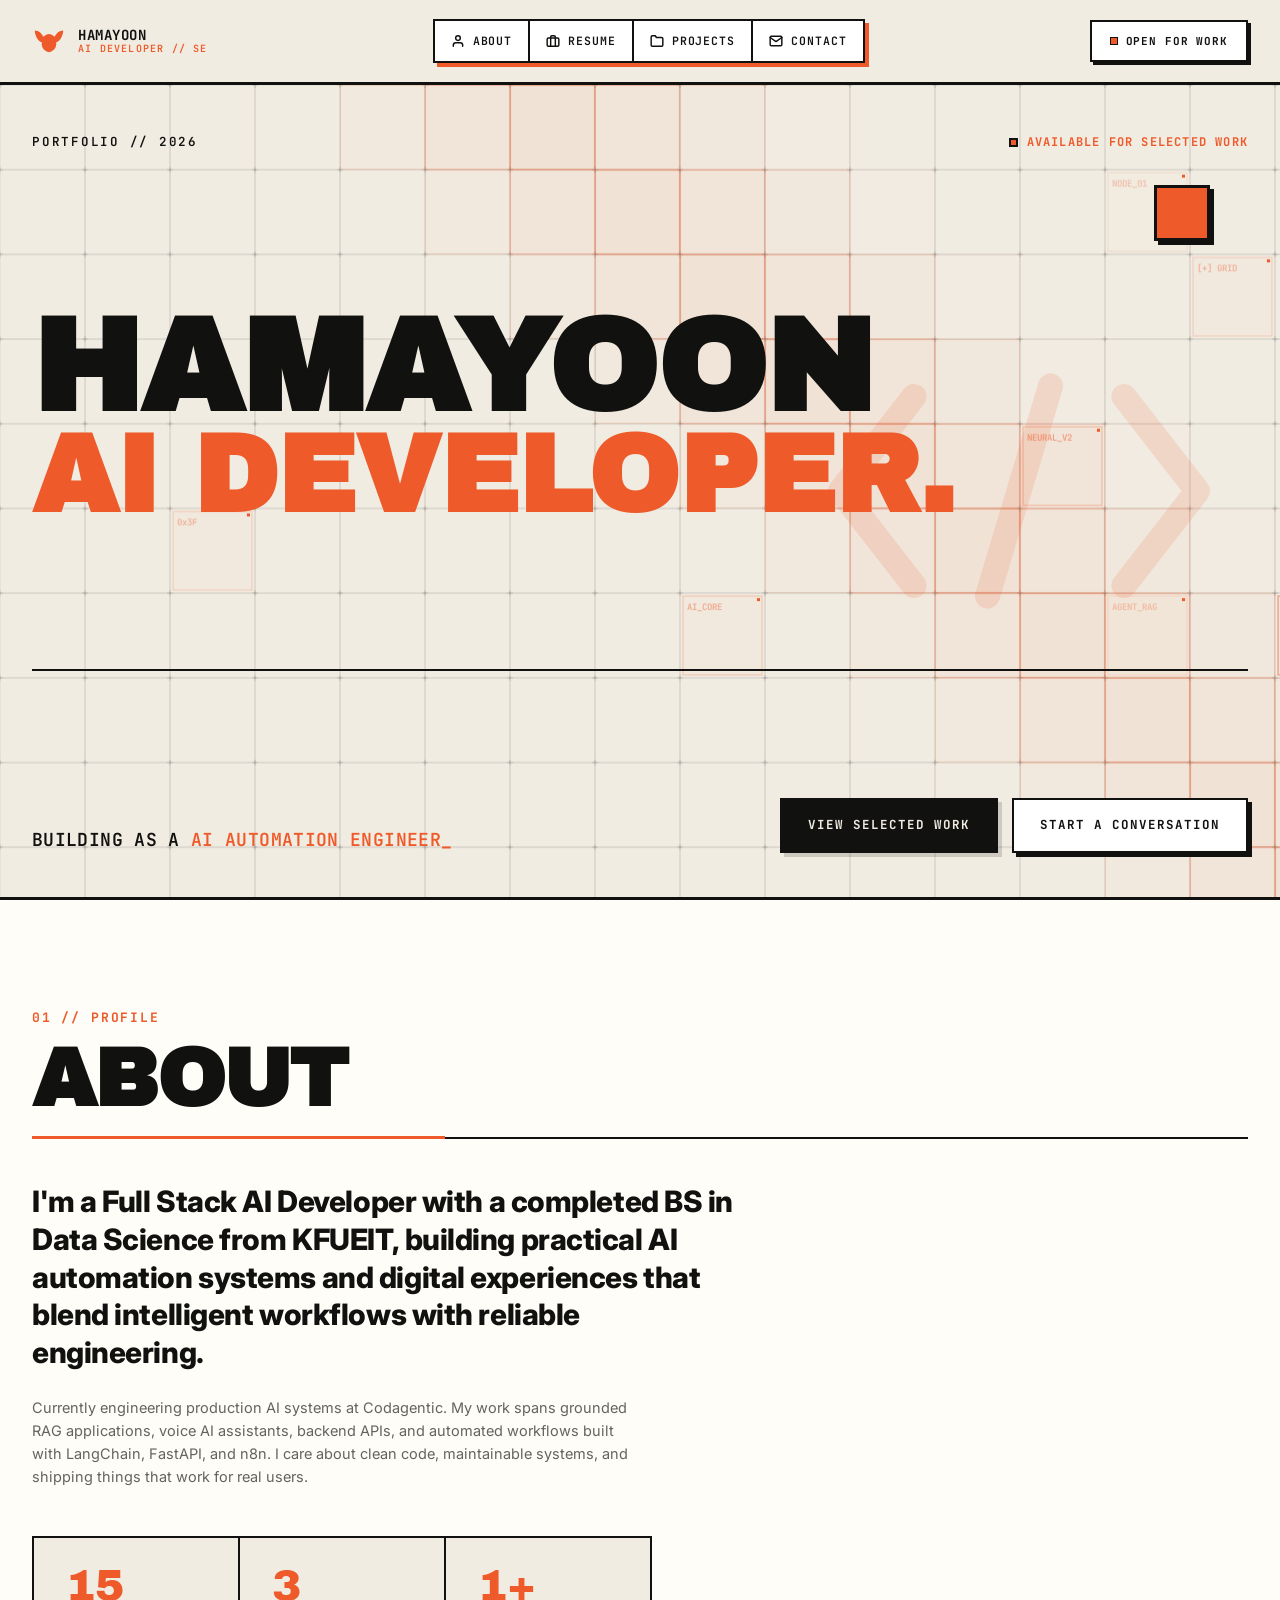
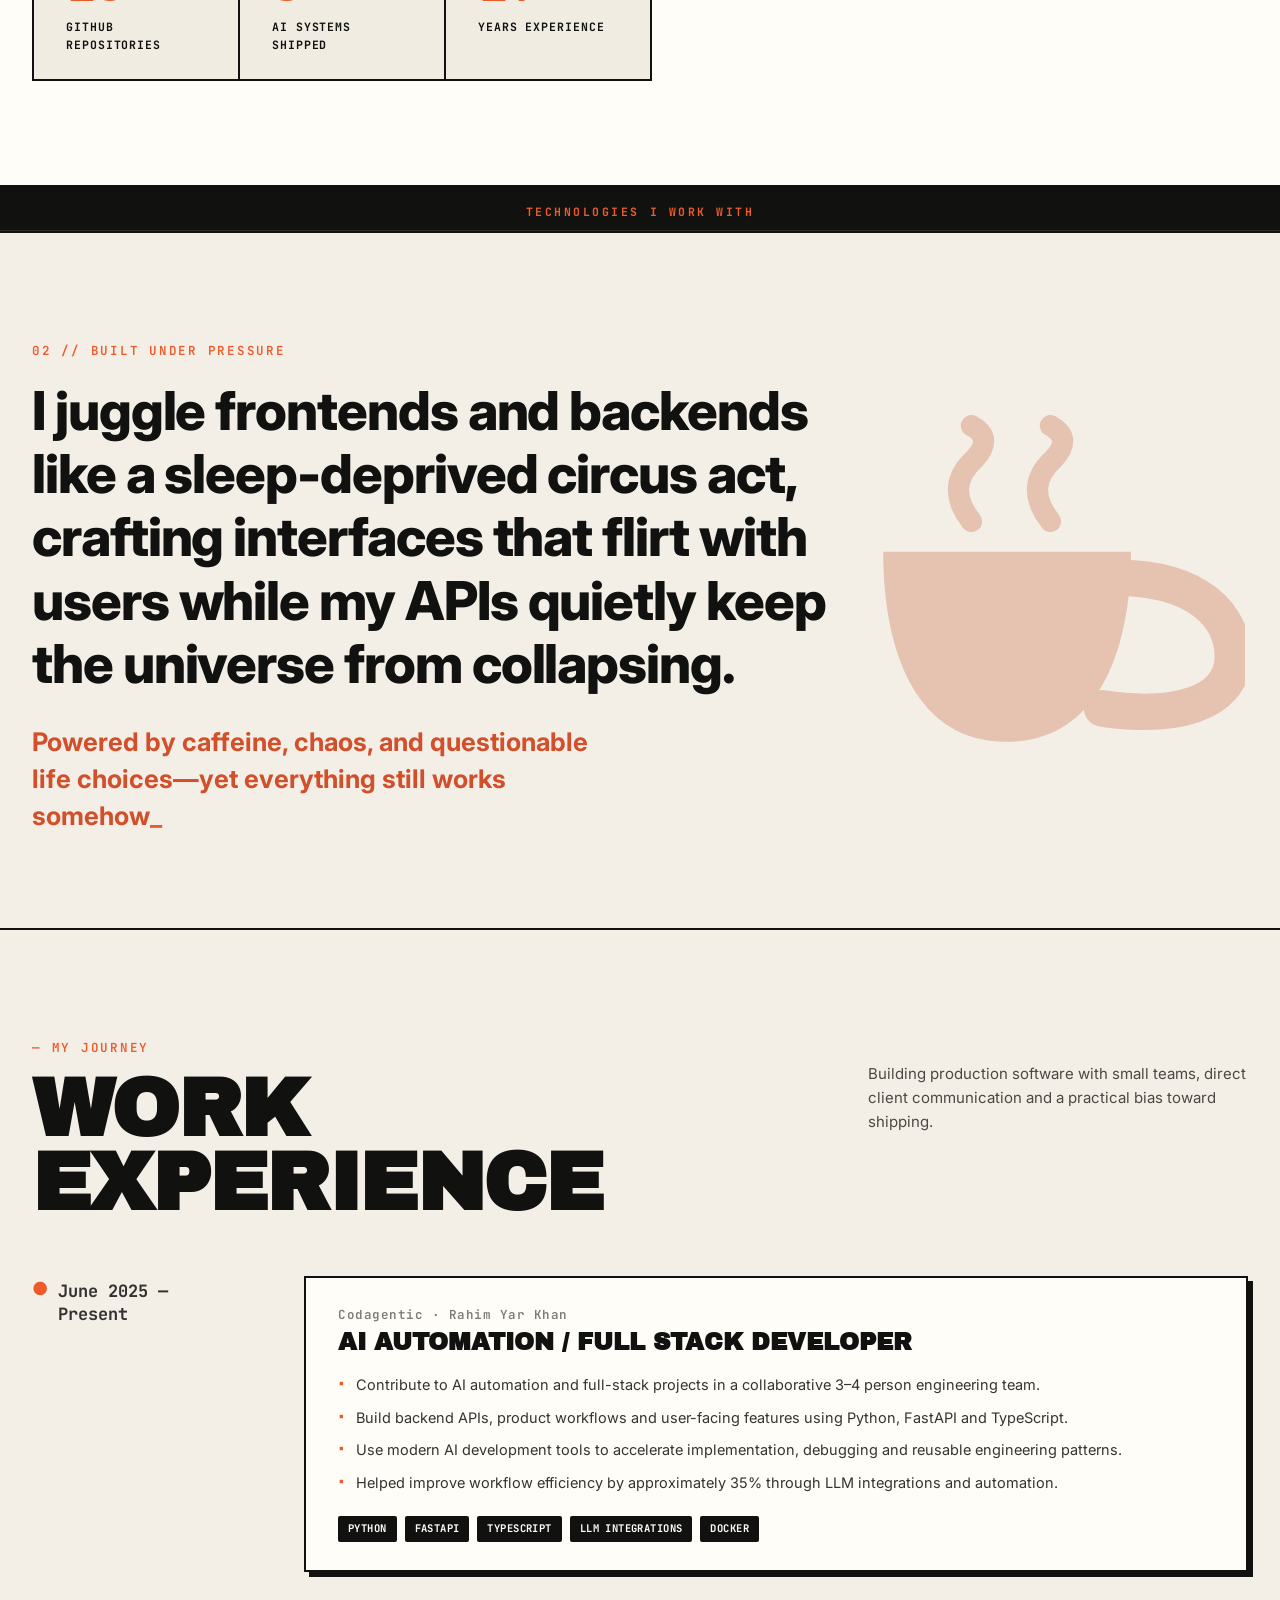
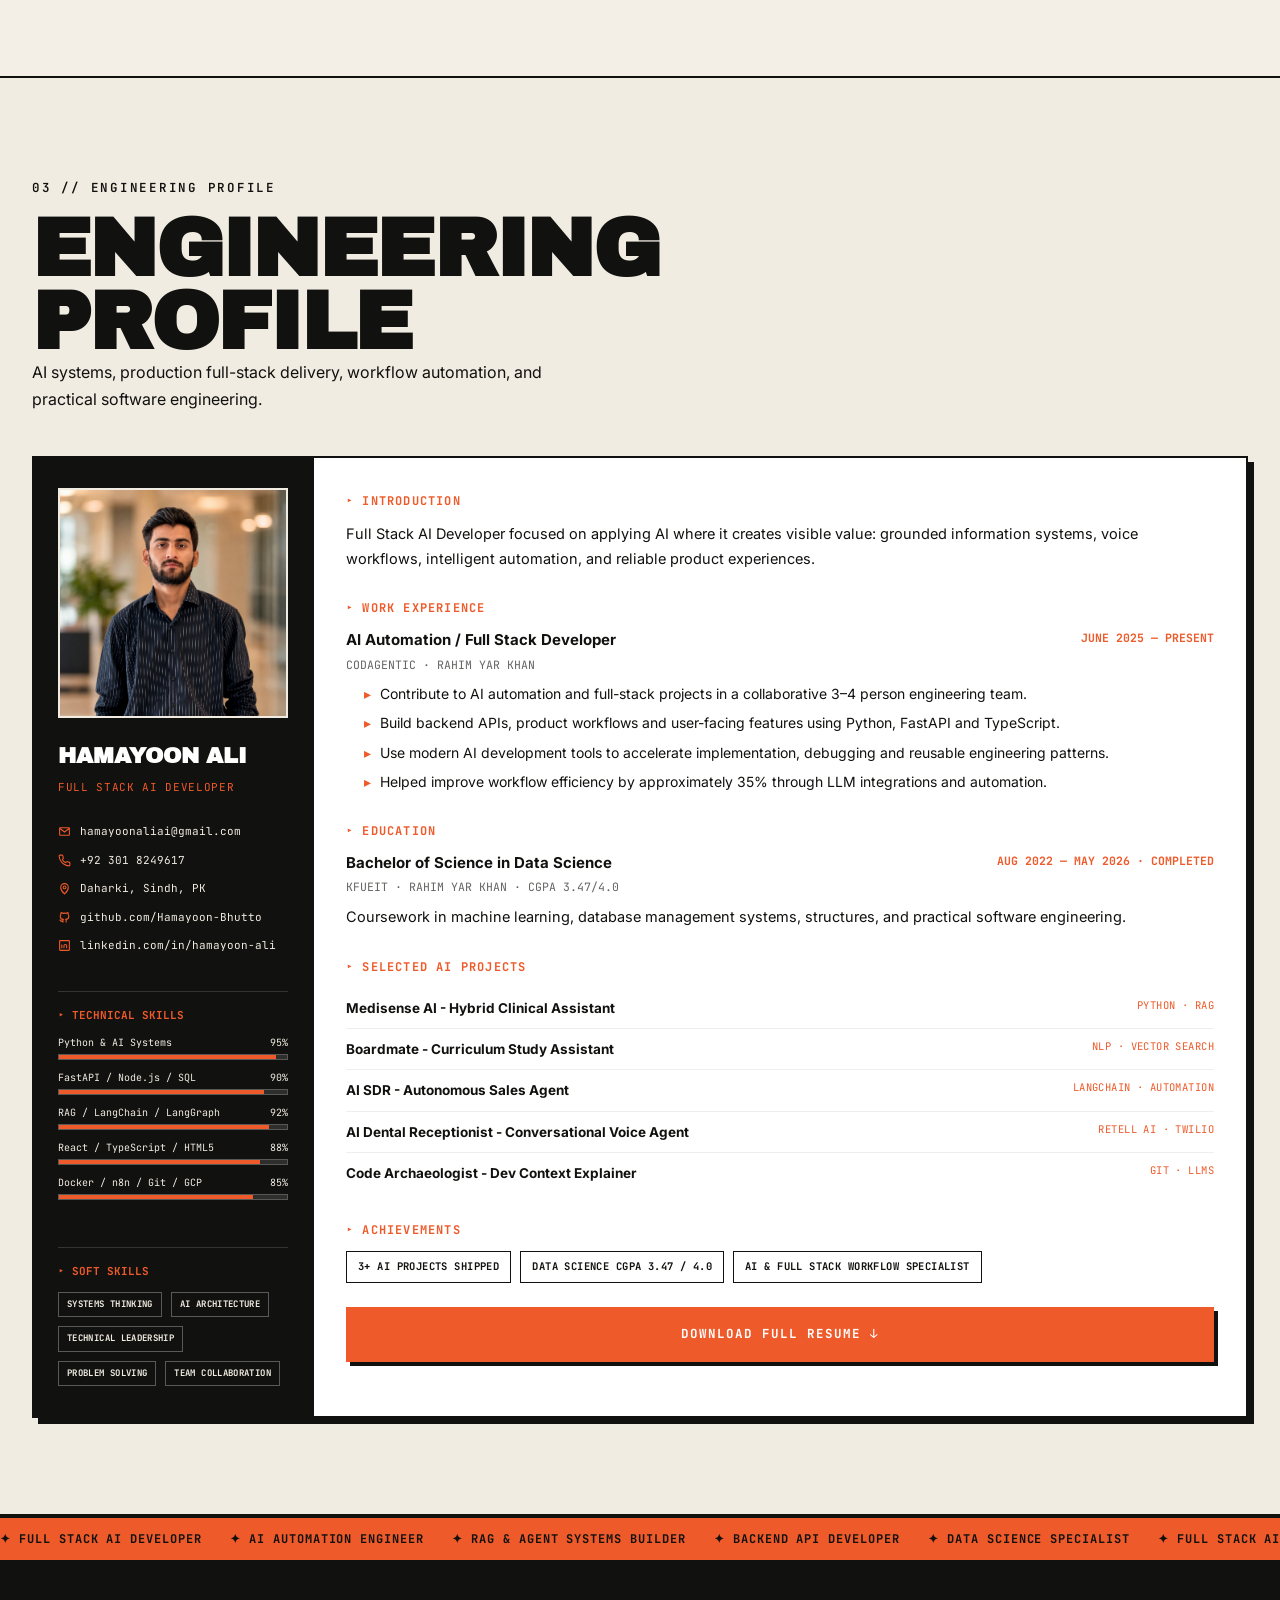
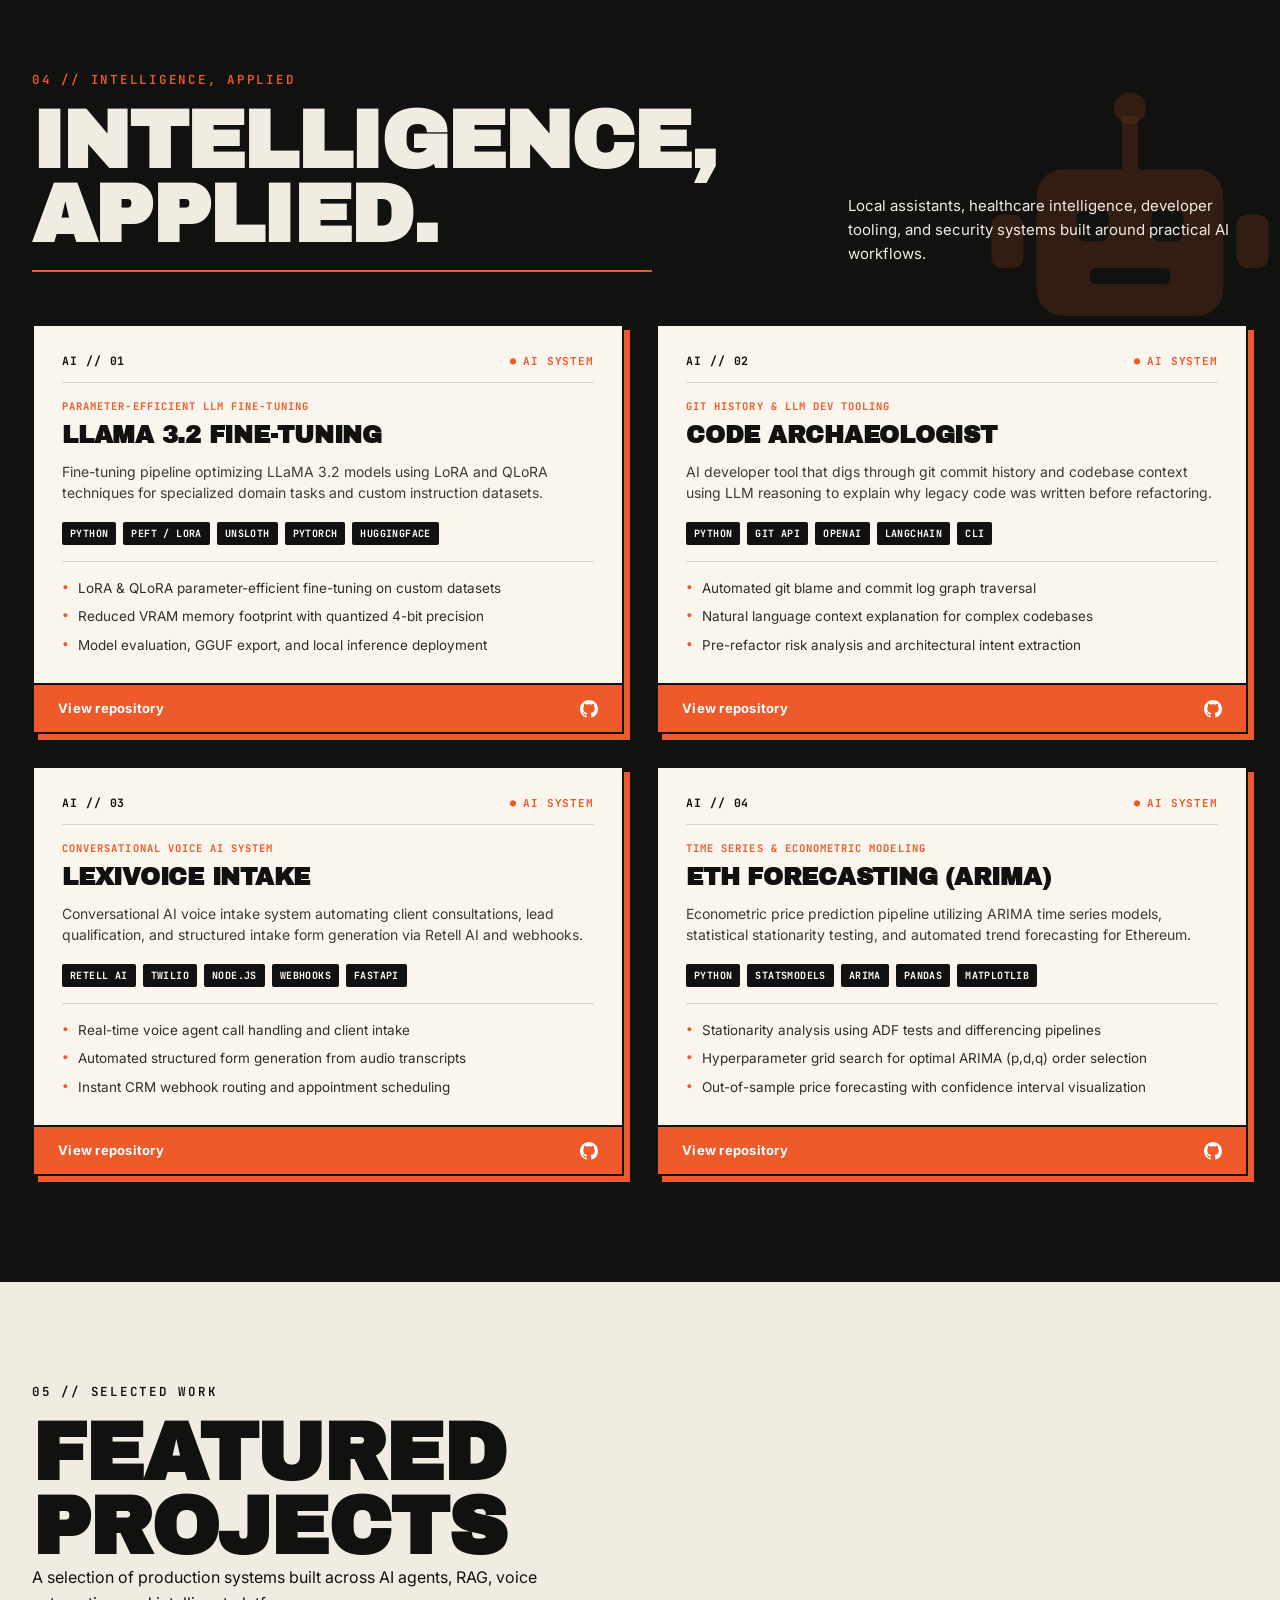
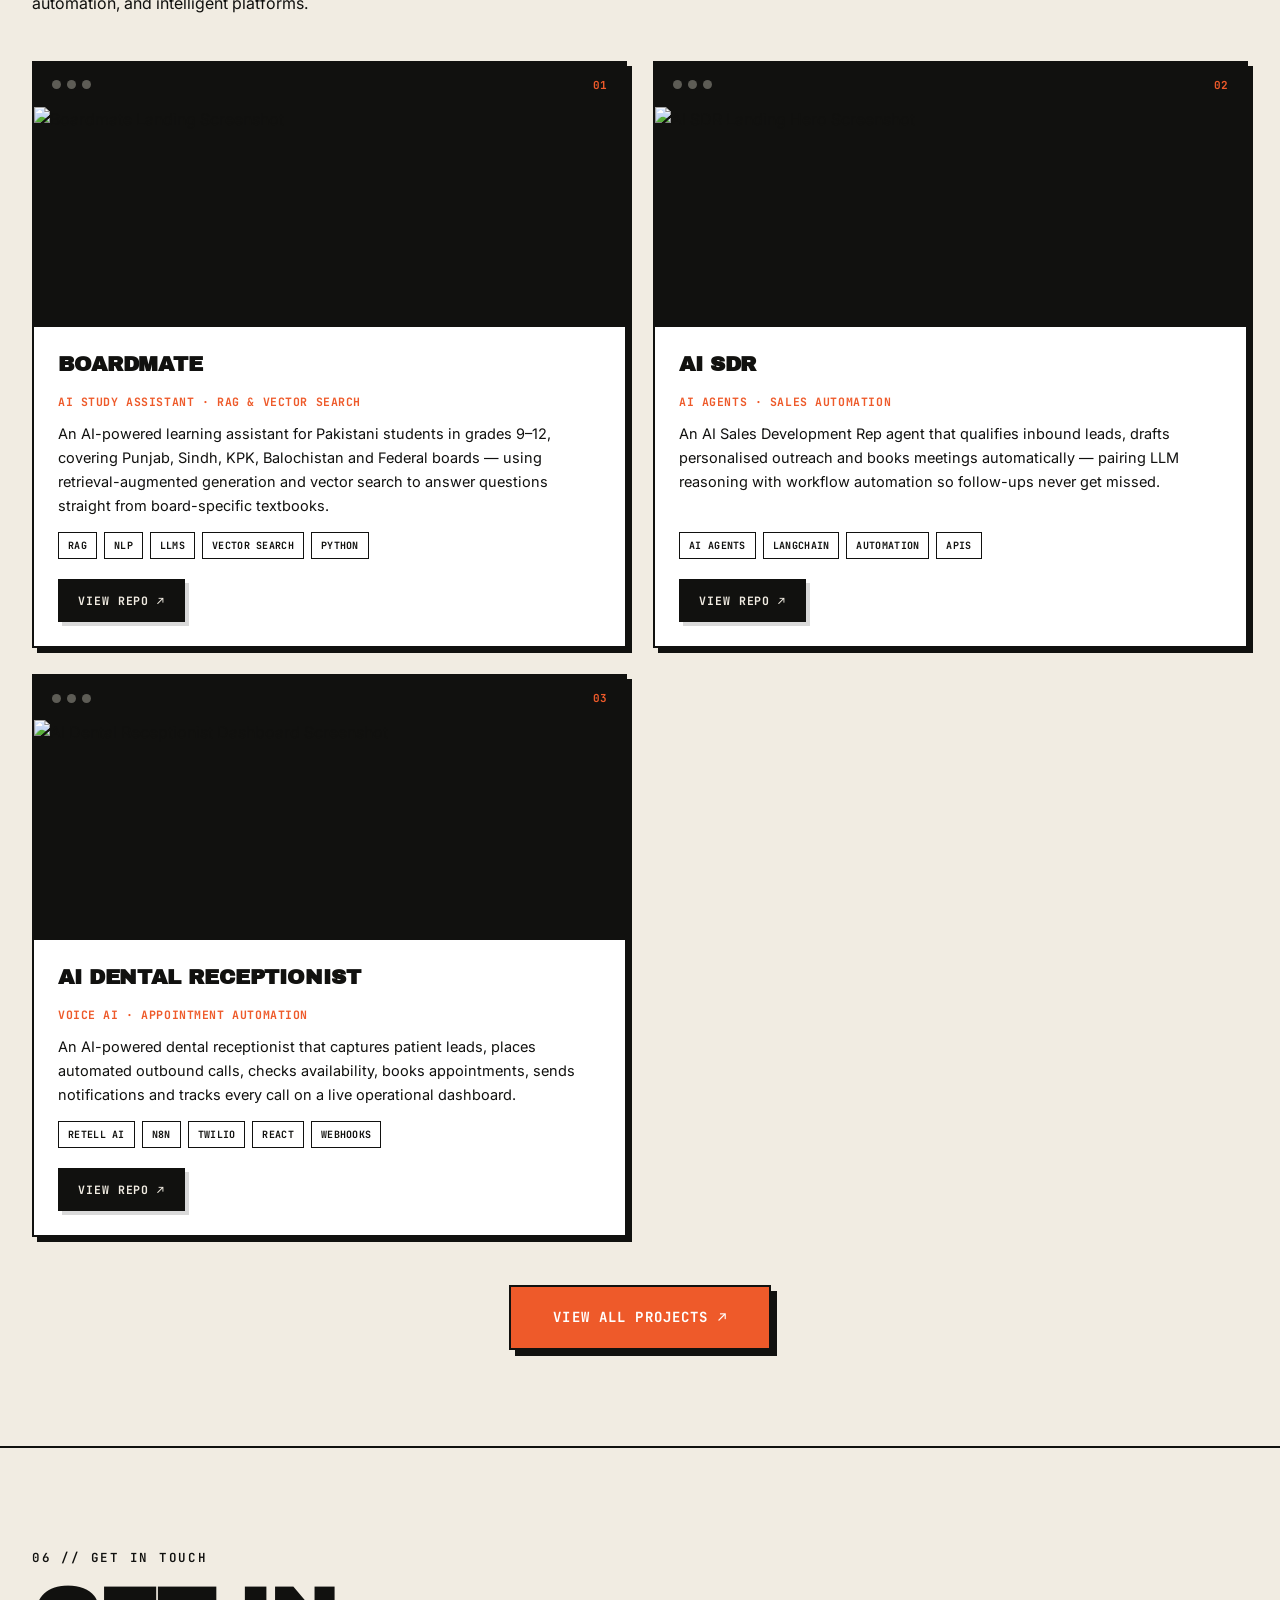
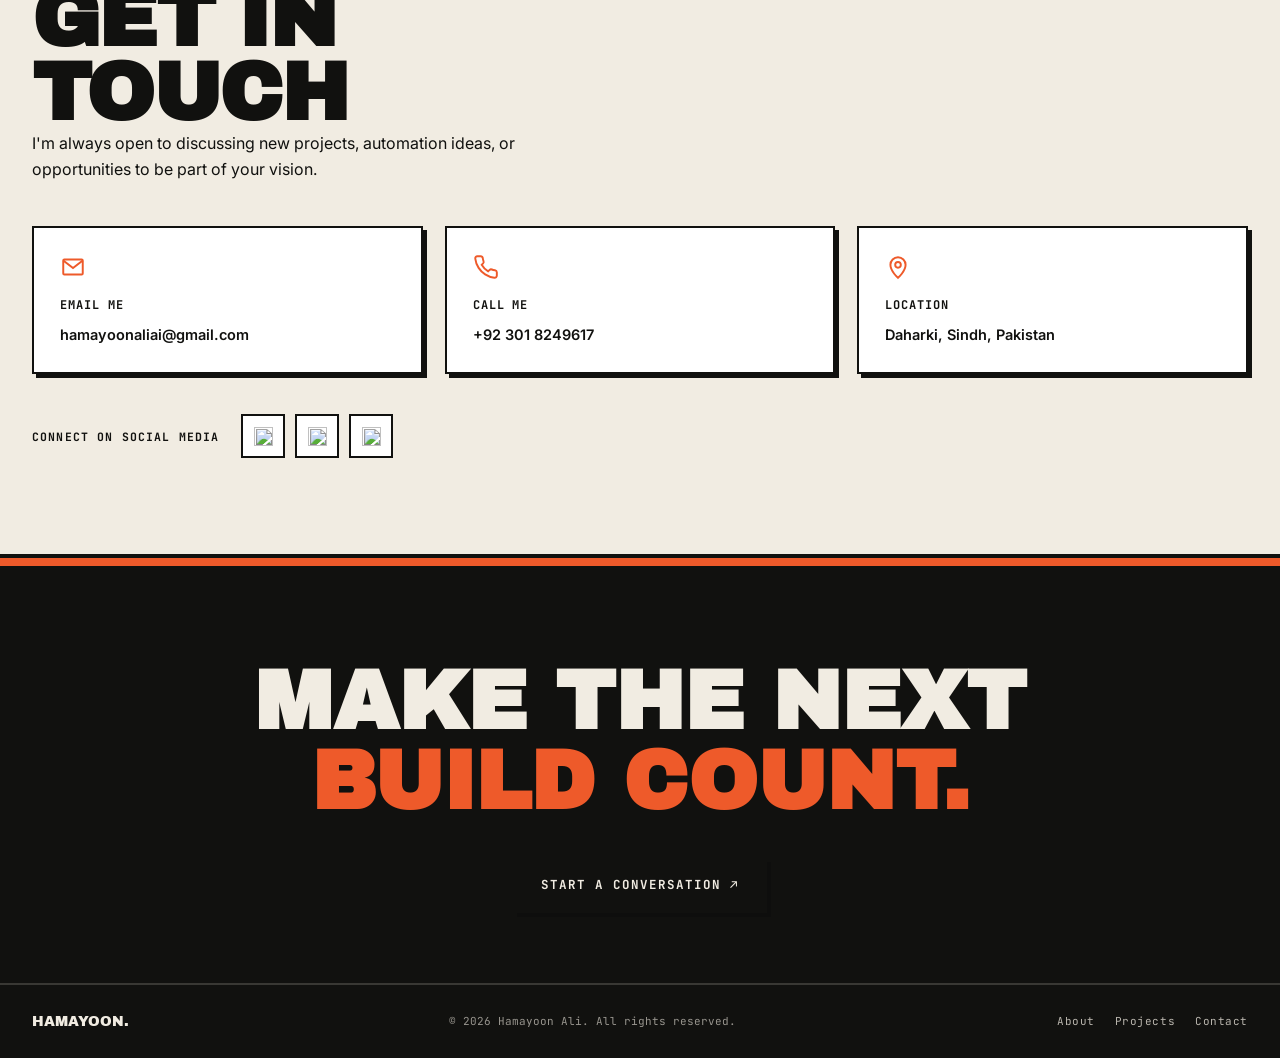
==== commit ecb89820: "Update Work Experience section and refine Featured Projects with repo screenshots" ====
--- a/index.html
+++ b/index.html
@@ -163,6 +163,53 @@
           <!-- Handle -->
           <path d="M 165 102 C 220 102, 242 128, 242 154 C 242 186, 202 195, 156 188" stroke="#E5C3B0" stroke-width="24" stroke-linecap="round" fill="none"/>
         </svg>
+      </div>
+    </div>
+  </section>
+
+  <!-- ============ WORK EXPERIENCE SECTION ============ -->
+  <section class="section work-exp-section" id="experience">
+    <div class="section-inner">
+      <div class="work-exp-header">
+        <div class="work-exp-header-left">
+          <span class="eyebrow accent reveal d0">— MY JOURNEY</span>
+          <h2 class="section-title reveal d1">WORK<br>EXPERIENCE</h2>
+        </div>
+        <p class="work-exp-header-sub reveal d2">
+          Building production software with small teams, direct client communication and a practical bias toward shipping.
+        </p>
+      </div>
+
+      <div class="work-exp-timeline reveal d3">
+        <!-- Job Entry 1: Codagentic -->
+        <div class="work-exp-item">
+          <div class="work-exp-date-col">
+            <span class="work-dot">●</span>
+            <span class="work-date-text">June 2025 —<br>Present</span>
+          </div>
+
+          <div class="work-exp-card">
+            <div class="work-card-top">
+              <span class="work-company">Codagentic · Rahim Yar Khan</span>
+              <h3 class="work-role">AI Automation / Full Stack Developer</h3>
+            </div>
+
+            <ul class="work-bullets">
+              <li>Contribute to AI automation and full-stack projects in a collaborative 3–4 person engineering team.</li>
+              <li>Build backend APIs, product workflows and user-facing features using Python, FastAPI and TypeScript.</li>
+              <li>Use modern AI development tools to accelerate implementation, debugging and reusable engineering patterns.</li>
+              <li>Helped improve workflow efficiency by approximately 35% through LLM integrations and automation.</li>
+            </ul>
+
+            <div class="work-chips">
+              <span>Python</span>
+              <span>FastAPI</span>
+              <span>TypeScript</span>
+              <span>LLM Integrations</span>
+              <span>Docker</span>
+            </div>
+          </div>
+        </div>
       </div>
     </div>
   </section>
@@ -250,13 +297,14 @@
 
           <div class="resume-block">
             <h4>▸ Work Experience</h4>
-            <div class="job-row"><span class="job-title">AI Automation &amp; Full Stack Developer</span><span class="job-date">JUN 2025 — PRESENT</span></div>
+            <div class="job-row"><span class="job-title">AI Automation / Full Stack Developer</span><span class="job-date">JUNE 2025 — PRESENT</span></div>
             <div class="job-sub">CODAGENTIC · RAHIM YAR KHAN</div>
-            <p style="margin-bottom:10px;">Delivered AI automation and full-stack products with cross-functional teams. Built client-facing features, backend APIs, LLM integrations, and reusable workflows while supporting planning, testing, troubleshooting, and deployment.</p>
-
-            <div class="job-row"><span class="job-title">AI Developer (Freelance / Projects)</span><span class="job-date">2024 — 2025</span></div>
-            <div class="job-sub">SELF-EMPLOYED · HYBRID</div>
-            <p>Designed and built workflow integrations, custom agents, and automated chat scrapers for small-scale operations.</p>
+            <ul style="margin-top:6px; margin-bottom:12px; padding-left:18px; line-height:1.55;">
+              <li>Contribute to AI automation and full-stack projects in a collaborative 3–4 person engineering team.</li>
+              <li>Build backend APIs, product workflows and user-facing features using Python, FastAPI and TypeScript.</li>
+              <li>Use modern AI development tools to accelerate implementation, debugging and reusable engineering patterns.</li>
+              <li>Helped improve workflow efficiency by approximately 35% through LLM integrations and automation.</li>
+            </ul>
           </div>
 
           <div class="resume-block">
@@ -495,21 +543,21 @@
     <div class="section-inner">
       <span class="eyebrow reveal">05 // SELECTED WORK</span>
       <h2 class="section-title reveal">FEATURED<br>PROJECTS</h2>
-      <p class="section-sub reveal">A selection of systems built across AI agents, automation, and developer tooling.</p>
+      <p class="section-sub reveal">A selection of production systems built across AI agents, RAG, voice automation, and intelligent platforms.</p>
 
       <div class="project-grid reveal">
-        <!-- Boardmate -->
+        <!-- Project 1: Boardmate -->
         <article class="project-card">
           <div class="project-top">
             <div class="browser-dots"><span></span><span></span><span></span></div>
             <span class="project-number">01</span>
           </div>
-          <div class="project-visual" style="background:linear-gradient(135deg,#F4E7D8,#E4531F22);color:var(--orange-deep);">
-            <svg viewBox="0 0 24 24" fill="none" stroke="currentColor" stroke-width="1.5"><path d="M4 19.5A2.5 2.5 0 0 1 6.5 17H20"/><path d="M6.5 2H20v20H6.5A2.5 2.5 0 0 1 4 19.5v-15A2.5 2.5 0 0 1 6.5 2Z"/><path d="M10 7h6M10 11h6"/></svg>
+          <div class="project-visual">
+            <img src="https://raw.githubusercontent.com/Yasir019/boardmate/main/frontend/src/ss/landing.png" alt="Boardmate Landing Screenshot" loading="lazy" class="project-img">
           </div>
           <div class="project-body">
             <h3>Boardmate</h3>
-            <div class="project-tagline">AI Study Assistant · RAG</div>
+            <div class="project-tagline">AI Study Assistant · RAG &amp; Vector Search</div>
             <p class="project-desc">An AI-powered learning assistant for Pakistani students in grades 9–12, covering Punjab, Sindh, KPK, Balochistan and Federal boards — using retrieval-augmented generation and vector search to answer questions straight from board-specific textbooks.</p>
             <div class="project-tags"><span>RAG</span><span>NLP</span><span>LLMs</span><span>Vector Search</span><span>Python</span></div>
             <div class="project-actions">
@@ -518,14 +566,14 @@
           </div>
         </article>
 
-        <!-- AI SDR -->
+        <!-- Project 2: AI SDR -->
         <article class="project-card">
           <div class="project-top">
             <div class="browser-dots"><span></span><span></span><span></span></div>
             <span class="project-number">02</span>
           </div>
-          <div class="project-visual" style="background:linear-gradient(135deg,#E8EEF4,#E4531F22);color:var(--orange-deep);">
-            <svg viewBox="0 0 24 24" fill="none" stroke="currentColor" stroke-width="1.5"><circle cx="12" cy="12" r="3.2"/><path d="M12 2v3M12 19v3M4.2 4.2l2.1 2.1M17.7 17.7l2.1 2.1M2 12h3M19 12h3M4.2 19.8l2.1-2.1M17.7 6.3l2.1-2.1"/></svg>
+          <div class="project-visual">
+            <img src="https://raw.githubusercontent.com/Hamayoon-Bhutto/AISDR/main/assets/screenshots/landing-hero.jpeg" alt="AI SDR Landing Hero Screenshot" loading="lazy" class="project-img">
           </div>
           <div class="project-body">
             <h3>AI SDR</h3>
@@ -538,82 +586,22 @@
           </div>
         </article>
 
-        <!-- AI Dental Receptionist -->
+        <!-- Project 3: AI Dental Receptionist -->
         <article class="project-card">
           <div class="project-top">
             <div class="browser-dots"><span></span><span></span><span></span></div>
             <span class="project-number">03</span>
           </div>
-          <div class="project-visual" style="background:linear-gradient(135deg,#F4E4E0,#E4531F22);color:var(--orange-deep);">
-            <svg viewBox="0 0 24 24" fill="none" stroke="currentColor" stroke-width="1.5"><path d="M12 2a7 7 0 0 0-7 7c0 2.5 1 3.8 1 6.2V19a2 2 0 0 0 4 0v-2a1 1 0 0 1 2 0v2a2 2 0 0 0 4 0v-3.8c0-2.4 1-3.7 1-6.2a7 7 0 0 0-5-6.7"/></svg>
+          <div class="project-visual">
+            <img src="https://raw.githubusercontent.com/Hamayoon-Bhutto/ai-dental-receptionist-automation/main/assets/screenshots/image-1781083440744.png" alt="AI Dental Receptionist Dashboard Screenshot" loading="lazy" class="project-img">
           </div>
           <div class="project-body">
             <h3>AI Dental Receptionist</h3>
             <div class="project-tagline">Voice AI · Appointment Automation</div>
-            <p class="project-desc">An AI-powered dental receptionist that captures patient leads, places automated outbound calls, checks availability, books appointments, sends notifications and tracks every call on a live dashboard.</p>
+            <p class="project-desc">An AI-powered dental receptionist that captures patient leads, places automated outbound calls, checks availability, books appointments, sends notifications and tracks every call on a live operational dashboard.</p>
             <div class="project-tags"><span>Retell AI</span><span>n8n</span><span>Twilio</span><span>React</span><span>Webhooks</span></div>
             <div class="project-actions">
               <a class="btn btn-solid btn-sm" href="https://github.com/Hamayoon-Bhutto/ai-dental-receptionist-automation" target="_blank" rel="noopener">VIEW REPO ↗</a>
-            </div>
-          </div>
-        </article>
-
-        <!-- Code Archaeologist -->
-        <article class="project-card">
-          <div class="project-top">
-            <div class="browser-dots"><span></span><span></span><span></span></div>
-            <span class="project-number">04</span>
-          </div>
-          <div class="project-visual" style="background:linear-gradient(135deg,#E9F4E8,#E4531F22);color:var(--orange-deep);">
-            <svg viewBox="0 0 24 24" fill="none" stroke="currentColor" stroke-width="1.5"><path d="m8 9-4 3 4 3M16 9l4 3-4 3M13 6l-2 12"/></svg>
-          </div>
-          <div class="project-body">
-            <h3>Code Archaeologist</h3>
-            <div class="project-tagline">Developer Tooling · LLMs</div>
-            <p class="project-desc">A developer tool that digs through git history and codebase context to explain why a piece of code exists — turning commit logs and blame trails into plain-English answers before you refactor or delete.</p>
-            <div class="project-tags"><span>Git</span><span>LLMs</span><span>Python</span><span>Dev Tools</span></div>
-            <div class="project-actions">
-              <a class="btn btn-solid btn-sm" href="https://github.com/Hamayoon-Bhutto/Code-Archaeologist" target="_blank" rel="noopener">VIEW REPO ↗</a>
-            </div>
-          </div>
-        </article>
-
-        <!-- Project 5: AI Resume Analyzer -->
-        <article class="project-card">
-          <div class="project-top">
-            <div class="browser-dots"><span></span><span></span><span></span></div>
-            <span class="project-number">05</span>
-          </div>
-          <div class="project-visual" style="background:linear-gradient(135deg,#ECECEC,#DE4D2C22);color:var(--orange-deep);">
-            <svg viewBox="0 0 24 24" fill="none" stroke="currentColor" stroke-width="1.5"><path d="M14 2H6a2 2 0 0 0-2 2v16a2 2 0 0 0 2 2h12a2 2 0 0 0 2-2V8z"/><polyline points="14 2 14 8 20 8"/></svg>
-          </div>
-          <div class="project-body">
-            <h3>Resume Analyzer</h3>
-            <div class="project-tagline">AI Recruiting · Evaluation</div>
-            <p class="project-desc">An automated matching engine indexing applicant profiles against active job descriptions, generating structural fit reports, interview paths, and ranking candidates using custom LLM scores.</p>
-            <div class="project-tags"><span>JSON Schema</span><span>OpenAI</span><span>Python</span><span>FastAPI</span></div>
-            <div class="project-actions">
-              <a class="btn btn-solid btn-sm" href="https://github.com/Hamayoon-Bhutto" target="_blank" rel="noopener">VIEW REPO ↗</a>
-            </div>
-          </div>
-        </article>
-
-        <!-- Project 6: VectorDB Assistant -->
-        <article class="project-card">
-          <div class="project-top">
-            <div class="browser-dots"><span></span><span>ents</span></div>
-            <span class="project-number">06</span>
-          </div>
-          <div class="project-visual" style="background:linear-gradient(135deg,#DCE9E2,#DE4D2C22);color:var(--orange-deep);">
-            <svg viewBox="0 0 24 24" fill="none" stroke="currentColor" stroke-width="1.5"><rect x="3" y="3" width="18" height="18" rx="2" ry="2"/><line x1="9" y1="9" x2="15" y2="9"/><line x1="9" y1="13" x2="15" y2="13"/><line x1="9" y1="17" x2="13" y2="17"/></svg>
-          </div>
-          <div class="project-body">
-            <h3>VectorDB Tool</h3>
-            <div class="project-tagline">Semantic Indexing · Database</div>
-            <p class="project-desc">A graphical management UI for searching, filtering, and indexing text documents directly into local ChromaDB or Pinecone indices with visualization of embedding spaces.</p>
-            <div class="project-tags"><span>ChromaDB</span><span>Pinecone</span><span>Streamlit</span><span>Embeddings</span></div>
-            <div class="project-actions">
-              <a class="btn btn-solid btn-sm" href="https://github.com/Hamayoon-Bhutto" target="_blank" rel="noopener">VIEW REPO ↗</a>
             </div>
           </div>
         </article>
--- a/styles.css
+++ b/styles.css
@@ -929,6 +929,165 @@
   }
 }
 
+/* ================= WORK EXPERIENCE SECTION ================= */
+.work-exp-section {
+  background: #F3EEE6;
+  padding: 104px 0;
+  border-bottom: 2.5px solid var(--black);
+}
+
+.work-exp-header {
+  display: flex;
+  justify-content: space-between;
+  align-items: flex-start;
+  flex-wrap: wrap;
+  gap: 32px;
+  margin-bottom: 56px;
+}
+
+.work-exp-header-left {
+  flex: 1;
+  min-width: 320px;
+}
+
+.work-exp-header-sub {
+  font-family: var(--body);
+  font-size: 15px;
+  line-height: 1.6;
+  color: rgba(17, 17, 15, 0.75);
+  max-width: 380px;
+  padding-top: 28px;
+}
+
+.work-exp-timeline {
+  display: flex;
+  flex-direction: column;
+  gap: 40px;
+}
+
+.work-exp-item {
+  display: grid;
+  grid-template-columns: 240px 1fr;
+  gap: 32px;
+  align-items: start;
+}
+
+@media (max-width: 840px) {
+  .work-exp-item {
+    grid-template-columns: 1fr;
+    gap: 16px;
+  }
+}
+
+.work-exp-date-col {
+  display: flex;
+  align-items: flex-start;
+  gap: 10px;
+  padding-top: 4px;
+}
+
+.work-dot {
+  color: var(--orange);
+  font-size: 18px;
+  line-height: 1;
+}
+
+.work-dot.muted {
+  color: var(--black);
+  opacity: 0.4;
+}
+
+.work-date-text {
+  font-family: var(--mono);
+  font-size: 17px;
+  font-weight: 700;
+  color: rgba(17, 17, 15, 0.85);
+  line-height: 1.35;
+}
+
+.work-exp-card {
+  background: #FFFDF8;
+  border: 2px solid var(--black);
+  box-shadow: 5px 5px 0 var(--black);
+  padding: 28px 32px;
+  transition: transform 0.2s ease, box-shadow 0.2s ease;
+}
+
+.work-exp-card:hover {
+  transform: translate(-2px, -2px);
+  box-shadow: 7px 7px 0 var(--orange);
+}
+
+.work-card-top {
+  display: flex;
+  flex-direction: column;
+  gap: 4px;
+  margin-bottom: 18px;
+}
+
+.work-company {
+  font-family: var(--mono);
+  font-size: 12.5px;
+  font-weight: 600;
+  color: rgba(17, 17, 15, 0.55);
+  letter-spacing: 0.04em;
+  display: block;
+}
+
+.work-role {
+  font-family: var(--display);
+  font-size: clamp(20px, 2.2vw, 24px);
+  font-weight: 800;
+  color: var(--black);
+  line-height: 1.15;
+  text-transform: uppercase;
+}
+
+.work-bullets {
+  list-style: none;
+  padding: 0;
+  margin: 0 0 22px;
+  display: flex;
+  flex-direction: column;
+  gap: 10px;
+}
+
+.work-bullets li {
+  font-family: var(--body);
+  font-size: 14.5px;
+  line-height: 1.55;
+  color: rgba(17, 17, 15, 0.85);
+  position: relative;
+  padding-left: 18px;
+}
+
+.work-bullets li::before {
+  content: "▪";
+  position: absolute;
+  left: 0;
+  top: 0;
+  color: var(--orange);
+  font-size: 12px;
+}
+
+.work-chips {
+  display: flex;
+  flex-wrap: wrap;
+  gap: 8px;
+}
+
+.work-chips span {
+  font-family: var(--mono);
+  font-size: 10.5px;
+  font-weight: 700;
+  letter-spacing: 0.04em;
+  background: var(--black);
+  color: var(--white);
+  padding: 5px 10px;
+  border-radius: 2px;
+  text-transform: uppercase;
+}
+
 /* ================= RESUME / PROFILE ================= */
 .resume-card {
   margin-top: 44px;
@@ -1510,19 +1669,26 @@
 }
 
 .project-visual {
-  height: 160px;
+  height: 220px;
   position: relative;
   overflow: hidden;
   display: flex;
   align-items: center;
   justify-content: center;
   border-bottom: 2.5px solid var(--black);
-}
-
-.project-visual svg {
-  width: 64px;
-  height: 64px;
-  opacity: .9;
+  background: var(--black);
+}
+
+.project-img {
+  width: 100%;
+  height: 100%;
+  object-fit: cover;
+  object-position: top center;
+  transition: transform 0.35s ease;
+}
+
+.project-card:hover .project-img {
+  transform: scale(1.05);
 }
 
 .project-body {
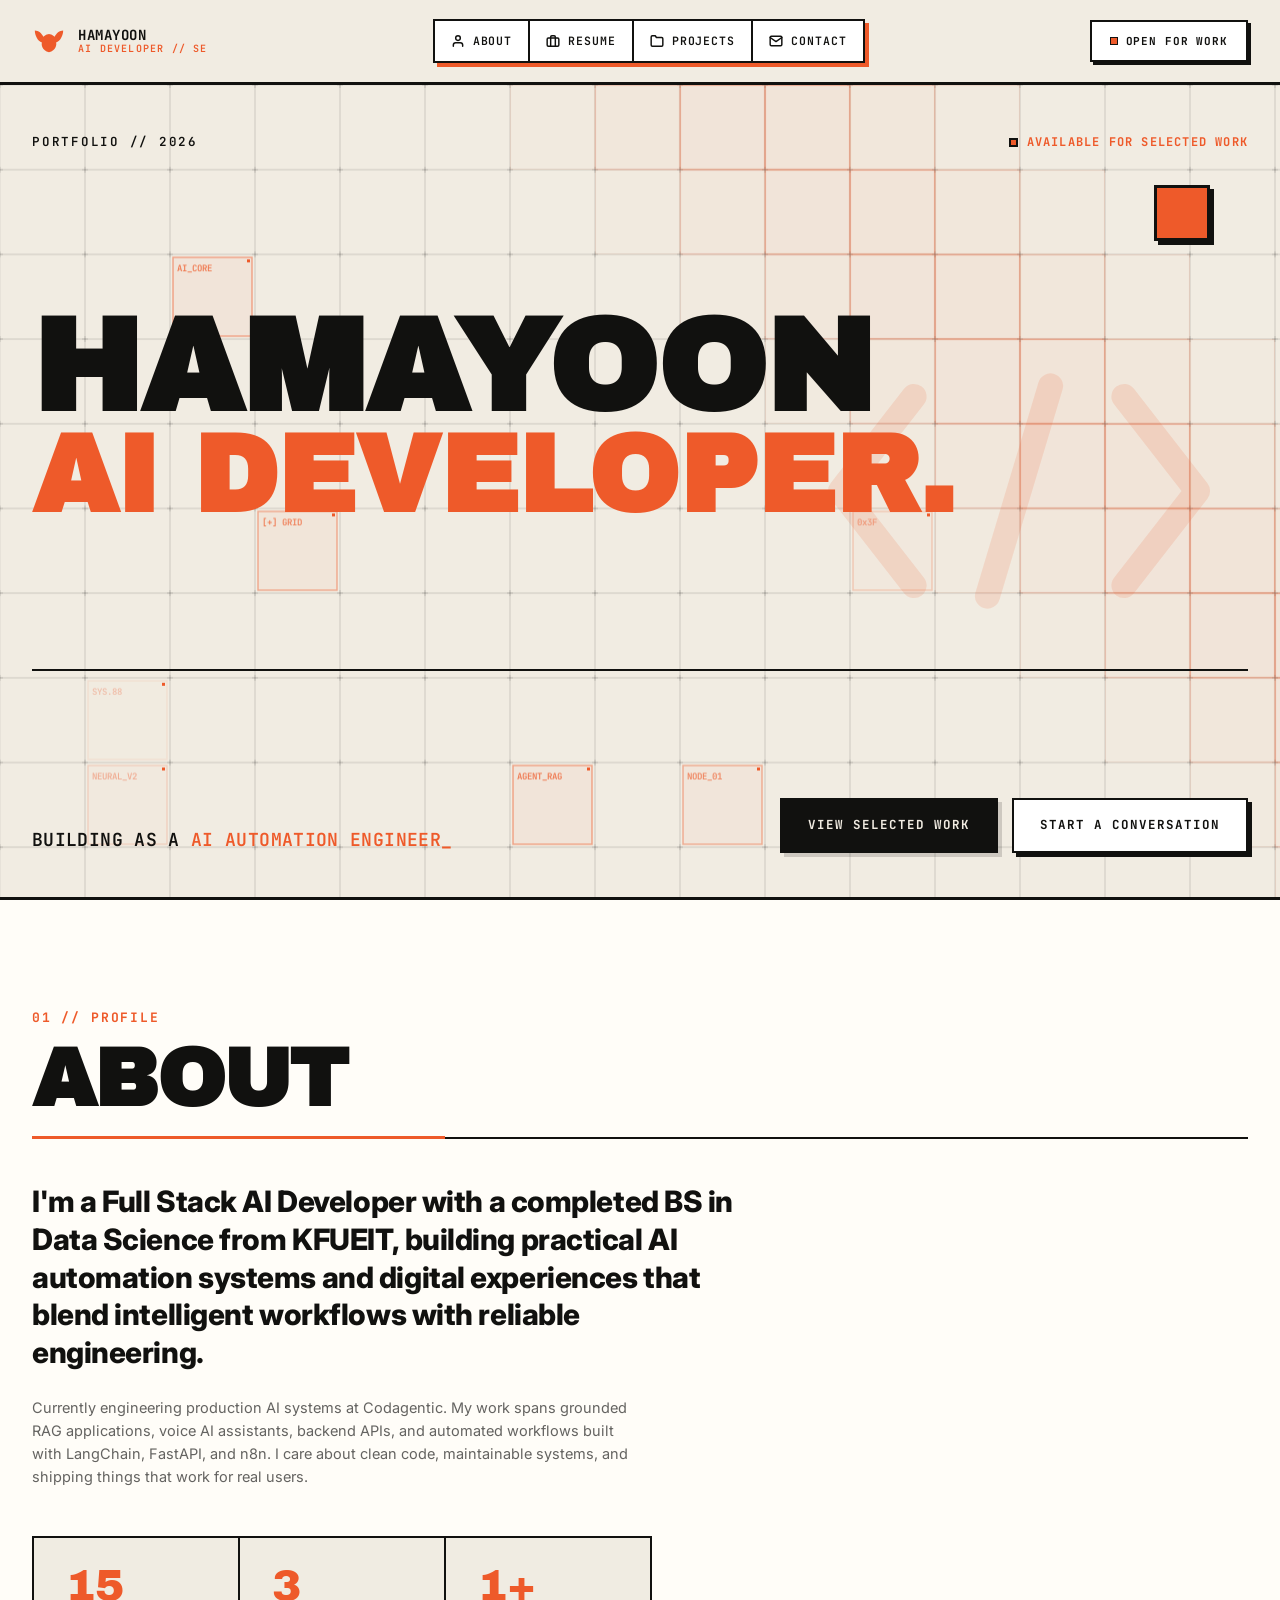
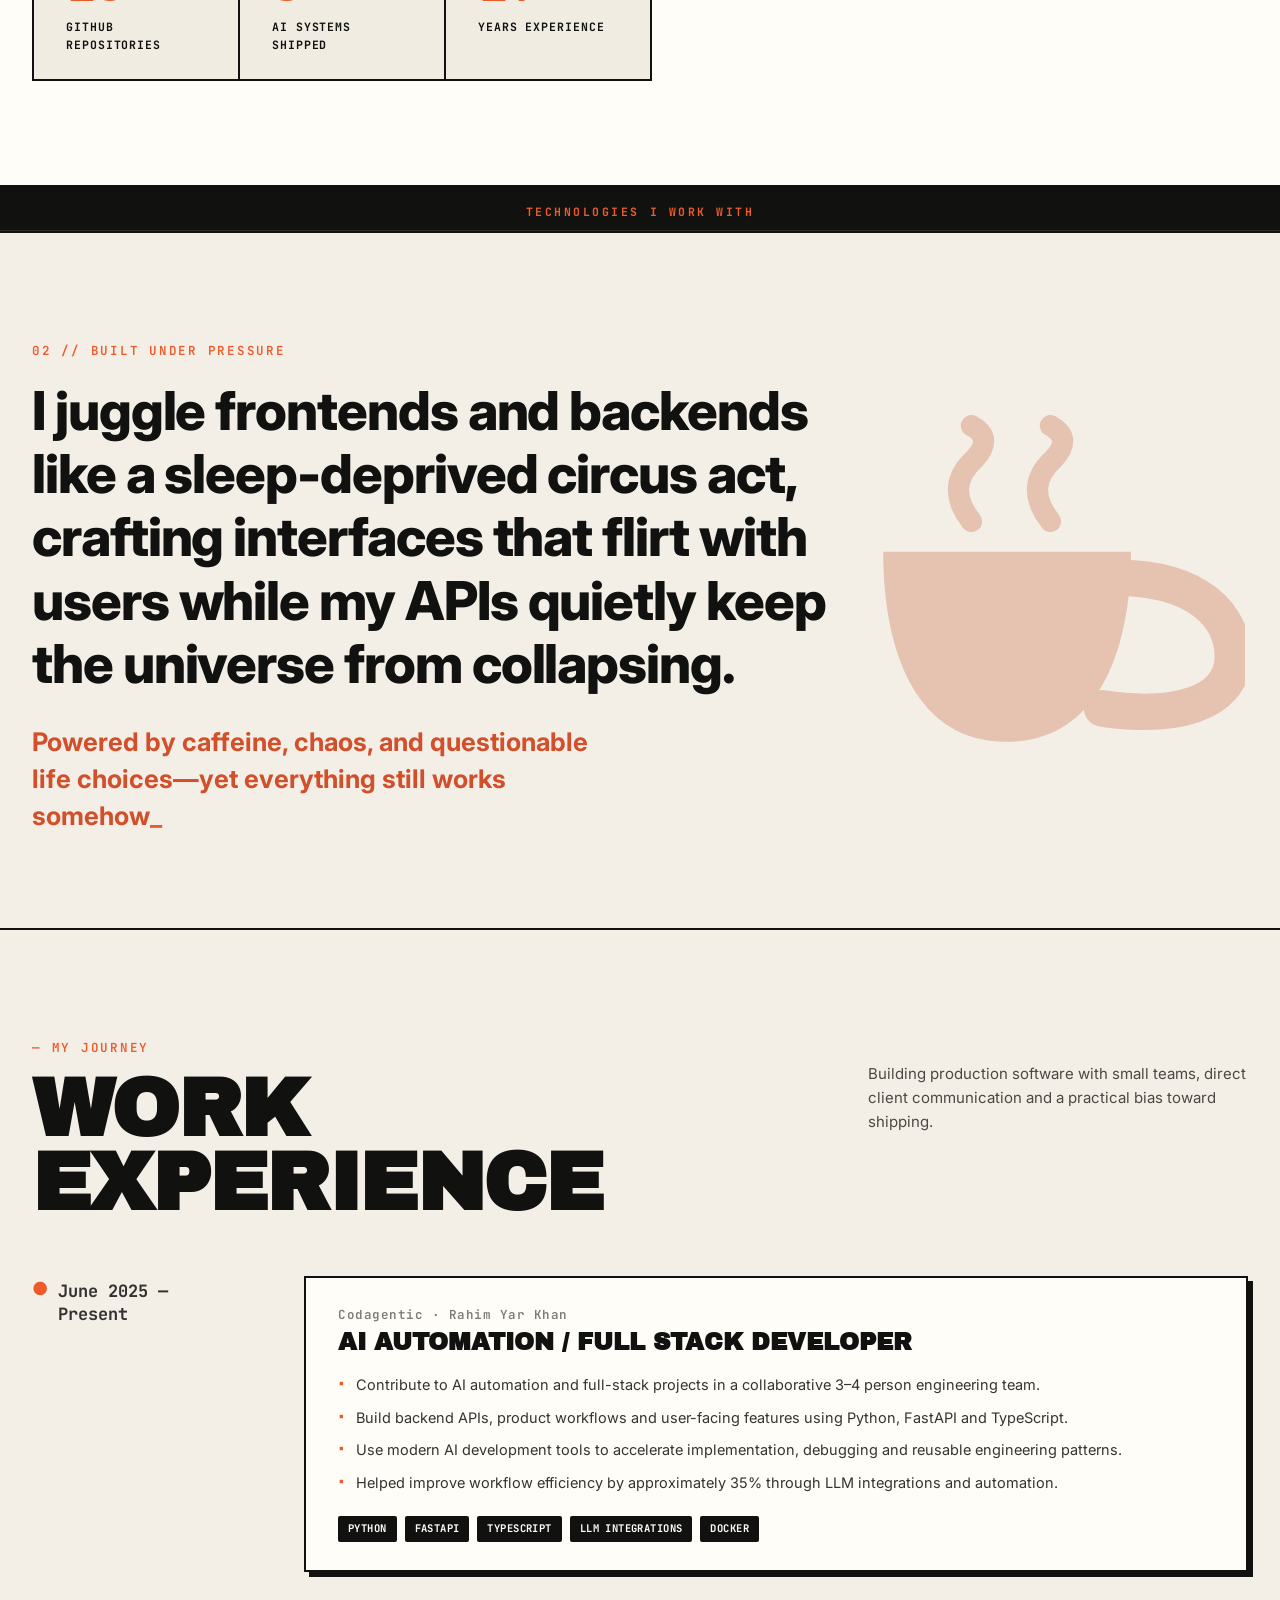
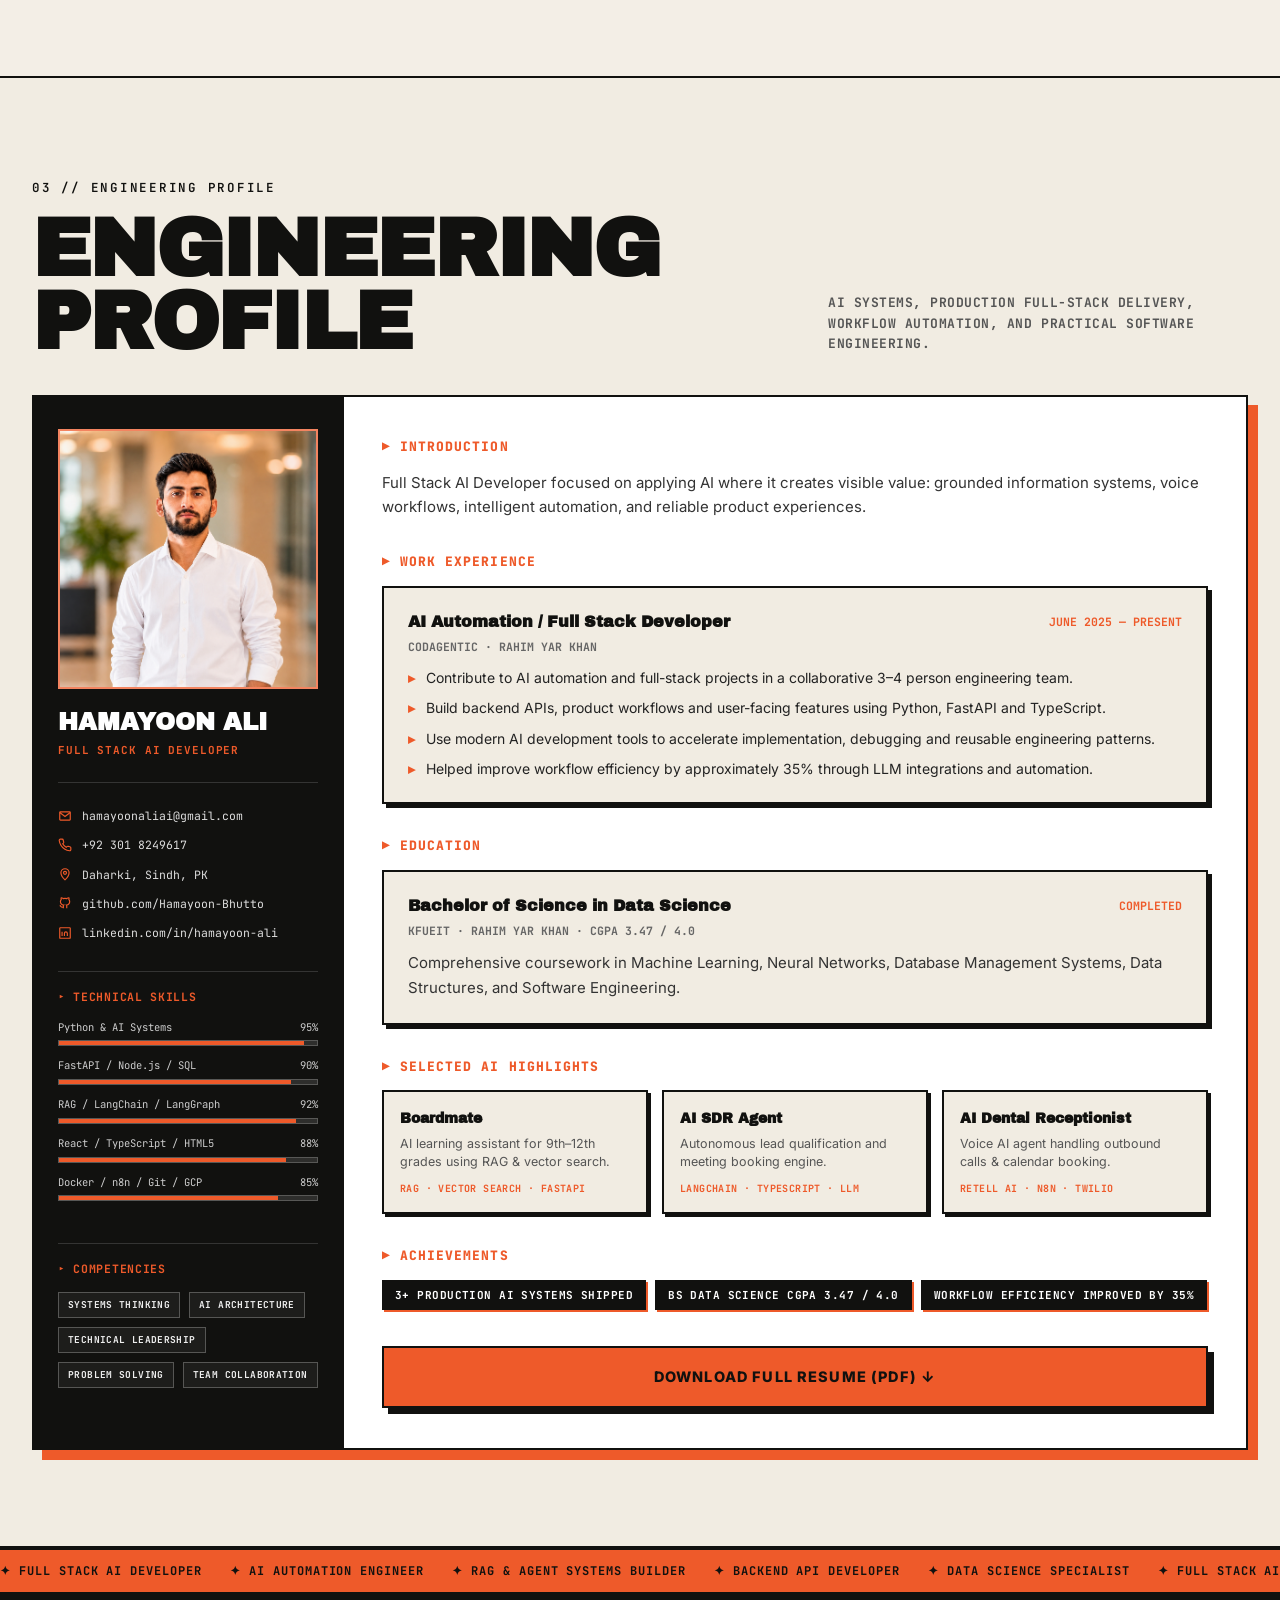
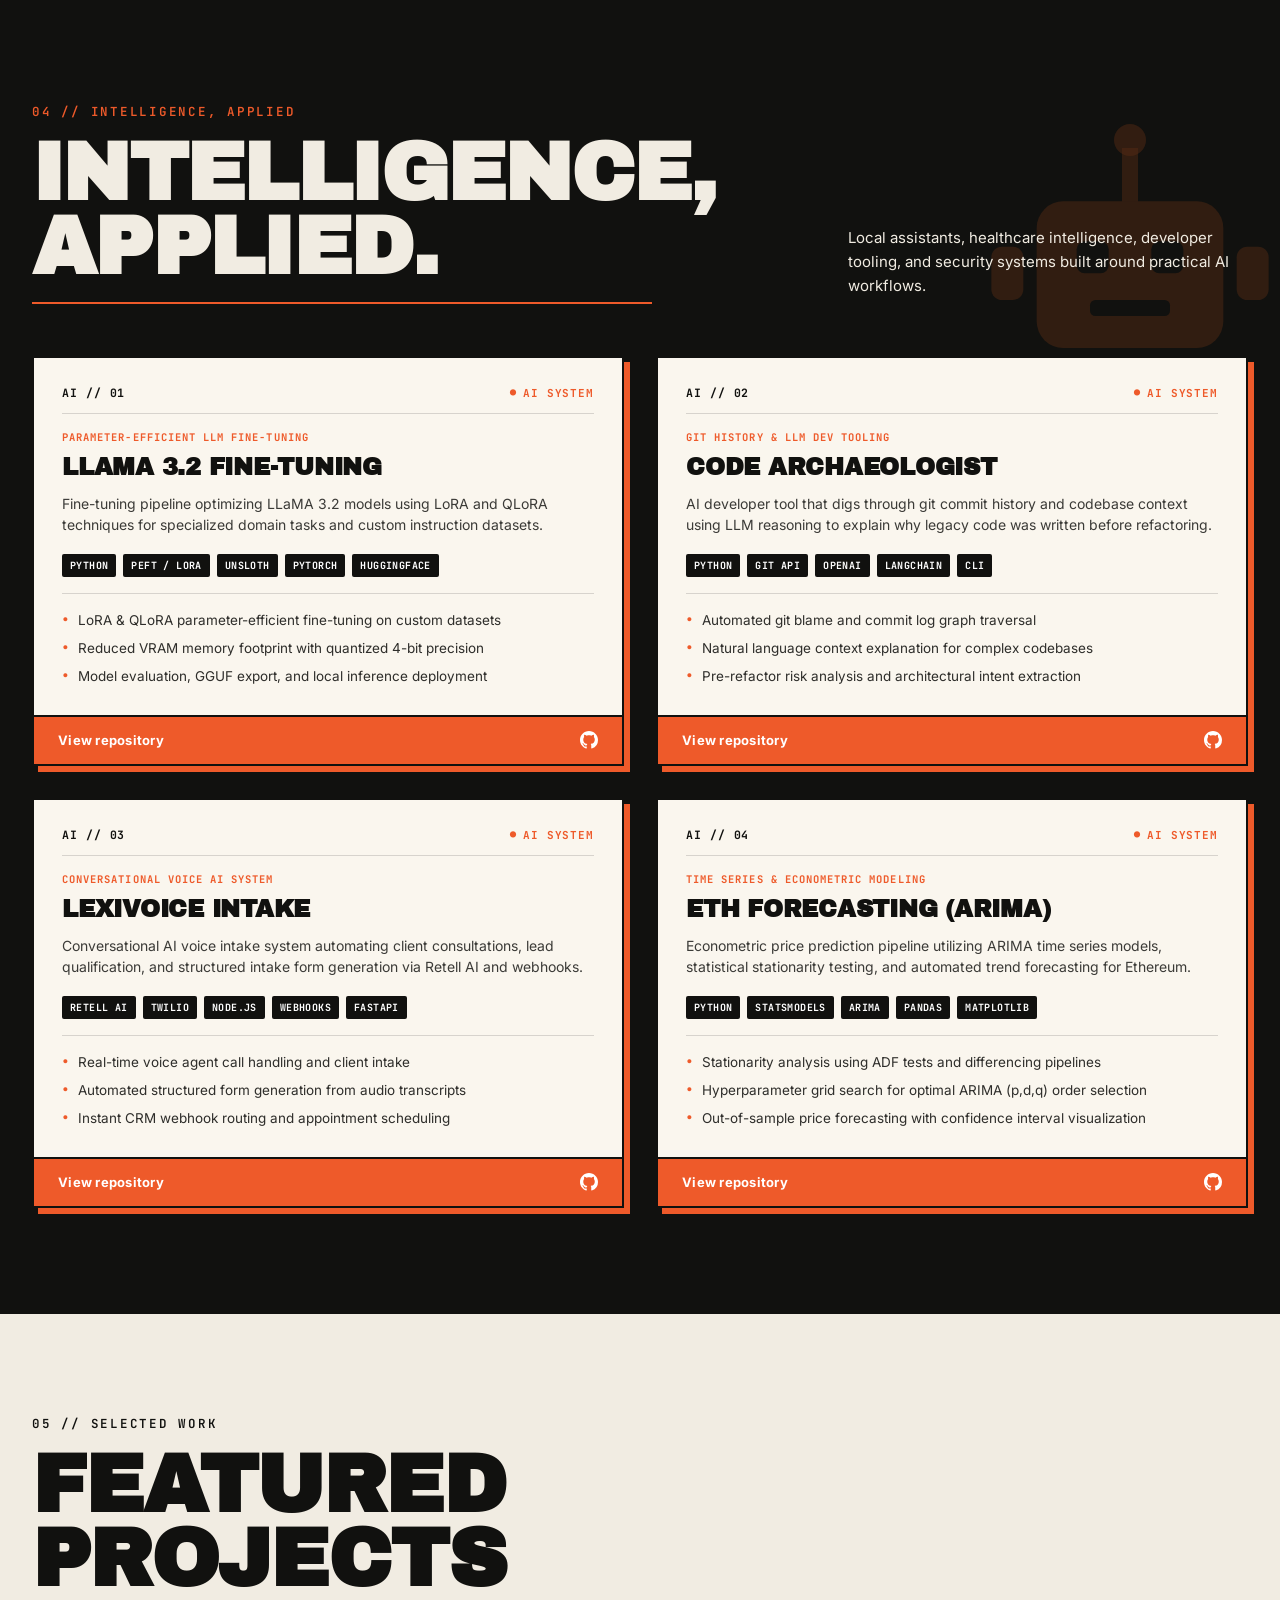
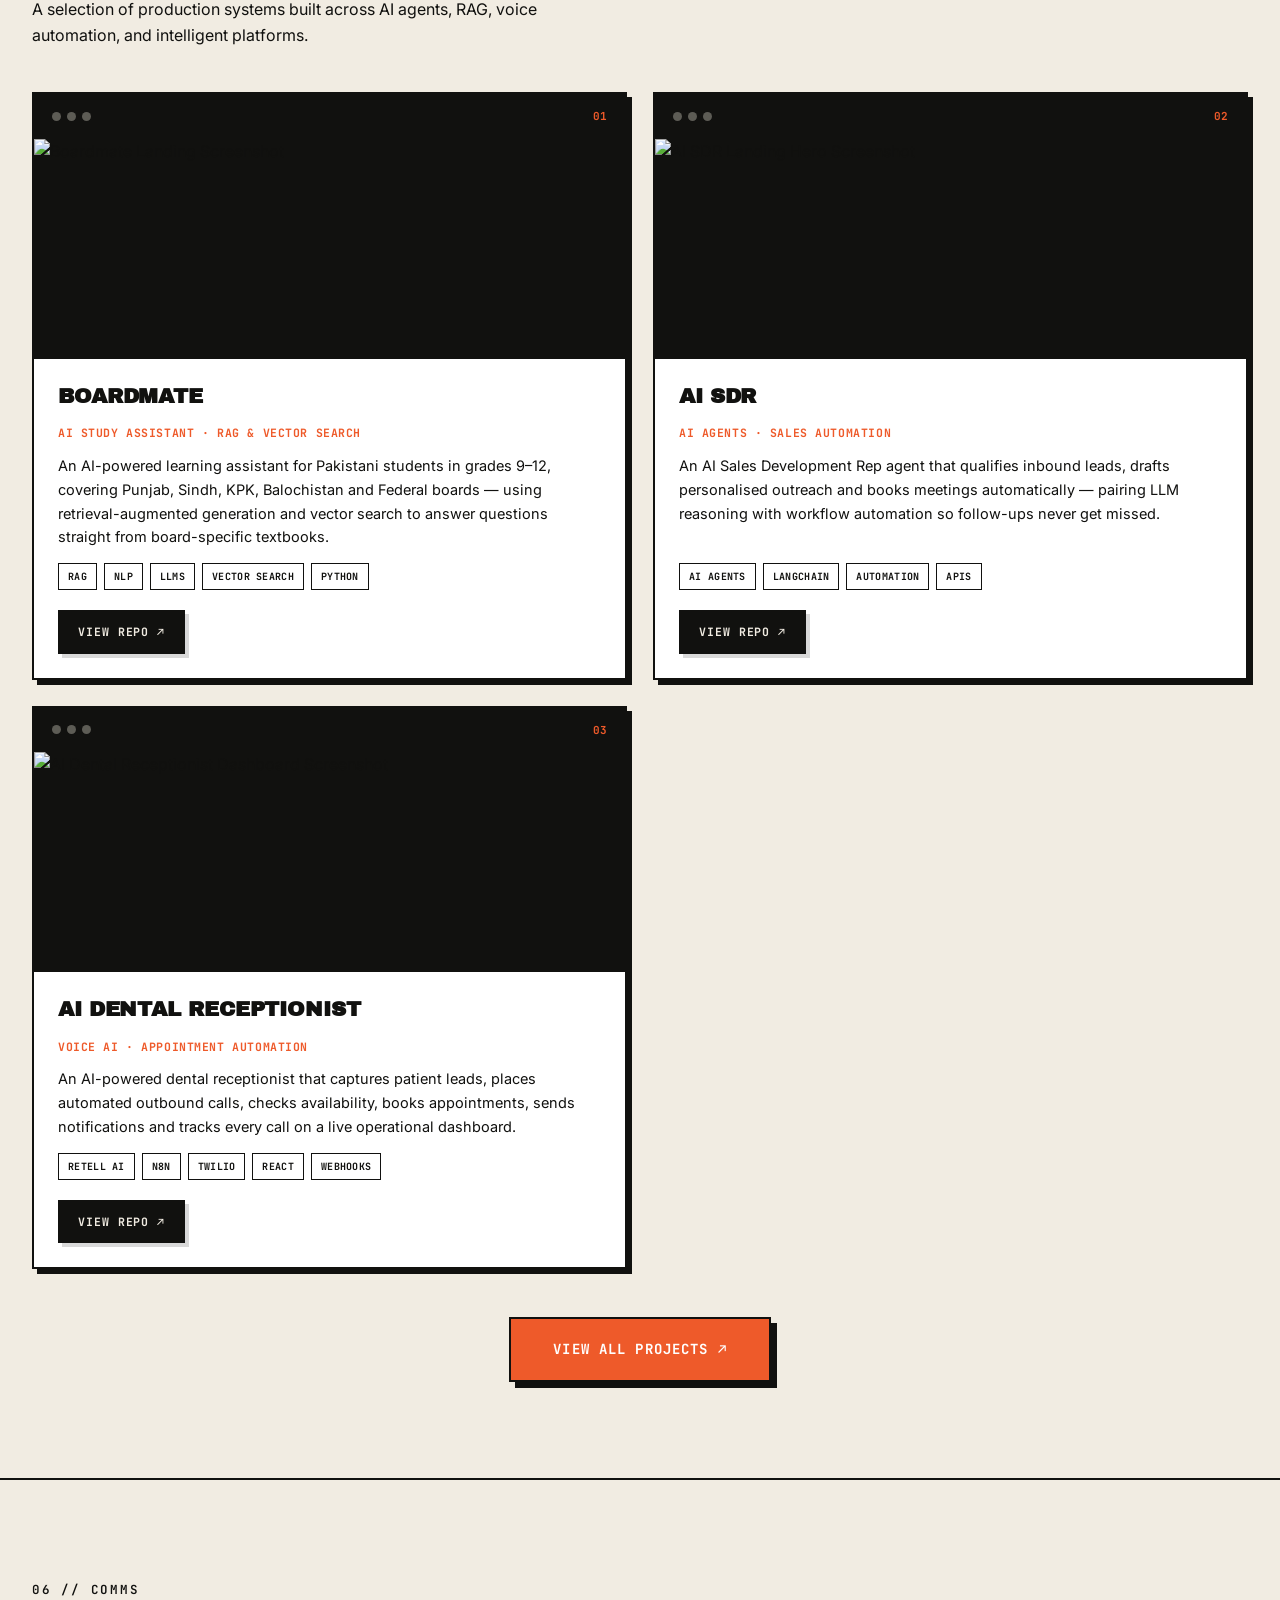
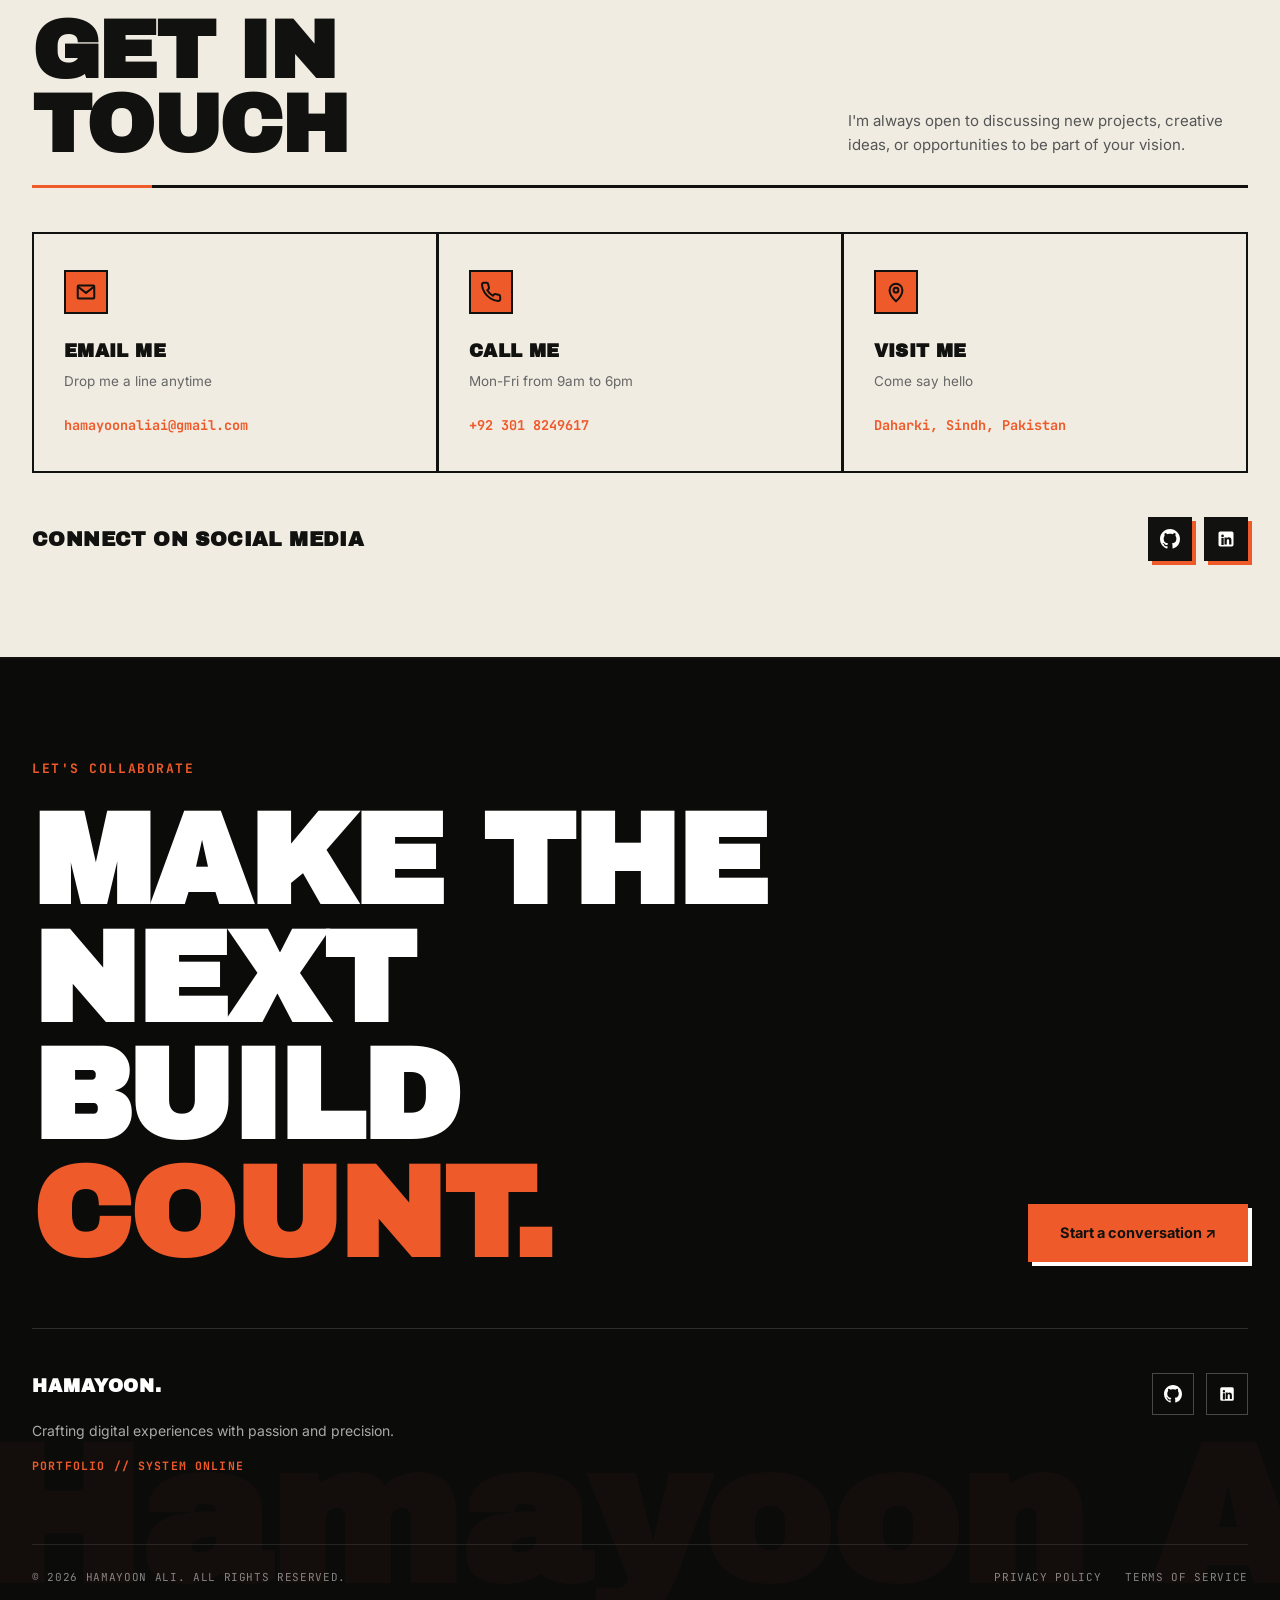
==== commit a12c4dd2: "Update Engineering Profile, Get In Touch, and Footer design to match Ahmed Ayyan layout with new por" ====
--- a/index.html
+++ b/index.html
@@ -217,17 +217,28 @@
   <!-- ============ ENGINEERING PROFILE (RESUME) ============ -->
   <section class="section" id="resume">
     <div class="section-inner">
-      <span class="eyebrow reveal">03 // ENGINEERING PROFILE</span>
-      <h2 class="section-title reveal">ENGINEERING<br>PROFILE</h2>
-      <p class="section-sub reveal">AI systems, production full-stack delivery, workflow automation, and practical software engineering.</p>
+      <div class="resume-header-layout reveal">
+        <div class="resume-header-left">
+          <span class="eyebrow">03 // ENGINEERING PROFILE</span>
+          <h2 class="section-title">ENGINEERING<br>PROFILE</h2>
+        </div>
+        <div class="resume-header-right">
+          <p class="resume-sub-text">AI SYSTEMS, PRODUCTION FULL-STACK DELIVERY, WORKFLOW AUTOMATION, AND PRACTICAL SOFTWARE ENGINEERING.</p>
+        </div>
+      </div>
 
       <div class="resume-card reveal">
         <div class="resume-photo-col">
-          <div class="resume-avatar"><img src="assets/humayoon-portrait.jpeg" alt="Hamayoon" onerror="this.src='https://placehold.co/400x400/DE4D2C/white?text=Hamayoon'"></div>
+          <div class="resume-avatar">
+            <img src="assets/humayoon-portrait.jpeg?v=2" alt="Hamayoon Ali">
+          </div>
           <div class="resume-id">
             <h3>HAMAYOON ALI</h3>
-            <div class="role">Full Stack AI Developer</div>
-          </div>
+            <div class="role">FULL STACK AI DEVELOPER</div>
+          </div>
+
+          <div class="resume-divider"></div>
+
           <div class="resume-contacts">
             <a href="mailto:hamayoonaliai@gmail.com">
               <svg viewBox="0 0 24 24" fill="none" stroke="currentColor" stroke-width="2"><rect x="3" y="5" width="18" height="14" rx="1"/><path d="m3 6 9 7 9-7"/></svg>
@@ -251,11 +262,10 @@
             </a>
           </div>
 
-          <!-- Technical Skills progress gauges -->
           <div class="skills-block">
-            <h4>▸ Technical Skills</h4>
+            <h4>▸ TECHNICAL SKILLS</h4>
             <div class="skill-gauge">
-              <div class="skill-label"><span>Python &amp; AI Systems</span> <span>95%</span></div>
+              <div class="skill-label"><span>Python & AI Systems</span> <span>95%</span></div>
               <div class="skill-bar"><div class="skill-fill" style="width: 95%"></div></div>
             </div>
             <div class="skill-gauge">
@@ -276,9 +286,8 @@
             </div>
           </div>
 
-          <!-- Soft Skills chips -->
           <div class="skills-block">
-            <h4>▸ Soft Skills</h4>
+            <h4>▸ COMPETENCIES</h4>
             <div class="chip-row">
               <span class="chip font-sm">Systems Thinking</span>
               <span class="chip font-sm">AI Architecture</span>
@@ -291,48 +300,72 @@
 
         <div class="resume-main">
           <div class="resume-block">
-            <h4>▸ Introduction</h4>
+            <h4>▶ INTRODUCTION</h4>
             <p>Full Stack AI Developer focused on applying AI where it creates visible value: grounded information systems, voice workflows, intelligent automation, and reliable product experiences.</p>
           </div>
 
           <div class="resume-block">
-            <h4>▸ Work Experience</h4>
-            <div class="job-row"><span class="job-title">AI Automation / Full Stack Developer</span><span class="job-date">JUNE 2025 — PRESENT</span></div>
-            <div class="job-sub">CODAGENTIC · RAHIM YAR KHAN</div>
-            <ul style="margin-top:6px; margin-bottom:12px; padding-left:18px; line-height:1.55;">
-              <li>Contribute to AI automation and full-stack projects in a collaborative 3–4 person engineering team.</li>
-              <li>Build backend APIs, product workflows and user-facing features using Python, FastAPI and TypeScript.</li>
-              <li>Use modern AI development tools to accelerate implementation, debugging and reusable engineering patterns.</li>
-              <li>Helped improve workflow efficiency by approximately 35% through LLM integrations and automation.</li>
-            </ul>
+            <h4>▶ WORK EXPERIENCE</h4>
+            <div class="resume-sub-box">
+              <div class="job-row">
+                <span class="job-title">AI Automation / Full Stack Developer</span>
+                <span class="job-date">JUNE 2025 — PRESENT</span>
+              </div>
+              <div class="job-sub">CODAGENTIC · RAHIM YAR KHAN</div>
+              <ul class="job-bullet-list">
+                <li>Contribute to AI automation and full-stack projects in a collaborative 3–4 person engineering team.</li>
+                <li>Build backend APIs, product workflows and user-facing features using Python, FastAPI and TypeScript.</li>
+                <li>Use modern AI development tools to accelerate implementation, debugging and reusable engineering patterns.</li>
+                <li>Helped improve workflow efficiency by approximately 35% through LLM integrations and automation.</li>
+              </ul>
+            </div>
           </div>
 
           <div class="resume-block">
-            <h4>▸ Education</h4>
-            <div class="job-row"><span class="job-title">Bachelor of Science in Data Science</span><span class="job-date">AUG 2022 — MAY 2026 · COMPLETED</span></div>
-            <div class="job-sub">KFUEIT · RAHIM YAR KHAN · CGPA 3.47/4.0</div>
-            <p>Coursework in machine learning, database management systems, structures, and practical software engineering.</p>
+            <h4>▶ EDUCATION</h4>
+            <div class="resume-sub-box">
+              <div class="job-row">
+                <span class="job-title">Bachelor of Science in Data Science</span>
+                <span class="job-date">COMPLETED</span>
+              </div>
+              <div class="job-sub">KFUEIT · RAHIM YAR KHAN · CGPA 3.47 / 4.0</div>
+              <p class="edu-desc">Comprehensive coursework in Machine Learning, Neural Networks, Database Management Systems, Data Structures, and Software Engineering.</p>
+            </div>
           </div>
 
           <div class="resume-block">
-            <h4>▸ Selected AI Projects</h4>
-            <div class="proj-mini"><span class="p-name">Medisense AI - Hybrid Clinical Assistant</span><span class="p-tags">PYTHON · RAG</span></div>
-            <div class="proj-mini"><span class="p-name">Boardmate - Curriculum Study Assistant</span><span class="p-tags">NLP · VECTOR SEARCH</span></div>
-            <div class="proj-mini"><span class="p-name">AI SDR - Autonomous Sales Agent</span><span class="p-tags">LANGCHAIN · AUTOMATION</span></div>
-            <div class="proj-mini"><span class="p-name">AI Dental Receptionist - Conversational Voice Agent</span><span class="p-tags">RETELL AI · TWILIO</span></div>
-            <div class="proj-mini"><span class="p-name">Code Archaeologist - Dev Context Explainer</span><span class="p-tags">GIT · LLMS</span></div>
+            <h4>▶ SELECTED AI HIGHLIGHTS</h4>
+            <div class="proj-highlight-grid">
+              <div class="proj-mini-card">
+                <div class="p-name">Boardmate</div>
+                <div class="p-desc">AI learning assistant for 9th–12th grades using RAG & vector search.</div>
+                <div class="p-tags">RAG · VECTOR SEARCH · FASTAPI</div>
+              </div>
+              <div class="proj-mini-card">
+                <div class="p-name">AI SDR Agent</div>
+                <div class="p-desc">Autonomous lead qualification and meeting booking engine.</div>
+                <div class="p-tags">LANGCHAIN · TYPESCRIPT · LLM</div>
+              </div>
+              <div class="proj-mini-card">
+                <div class="p-name">AI Dental Receptionist</div>
+                <div class="p-desc">Voice AI agent handling outbound calls & calendar booking.</div>
+                <div class="p-tags">RETELL AI · N8N · TWILIO</div>
+              </div>
+            </div>
           </div>
 
           <div class="resume-block">
-            <h4>▸ Achievements</h4>
+            <h4>▶ ACHIEVEMENTS</h4>
             <div class="chip-row">
-              <span class="chip">3+ AI Projects Shipped</span>
-              <span class="chip">Data Science CGPA 3.47 / 4.0</span>
-              <span class="chip">AI &amp; Full Stack Workflow Specialist</span>
-            </div>
-          </div>
-
-          <a class="btn btn-block resume-cta" href="assets/Hamayoon-Resume.pdf" download>DOWNLOAD FULL RESUME ↓</a>
+              <span class="chip font-dark">3+ Production AI Systems Shipped</span>
+              <span class="chip font-dark">BS Data Science CGPA 3.47 / 4.0</span>
+              <span class="chip font-dark">Workflow Efficiency Improved by 35%</span>
+            </div>
+          </div>
+
+          <a class="btn btn-solid btn-large resume-cta-btn" href="assets/Hamayoon-Resume.pdf" download>
+            DOWNLOAD FULL RESUME (PDF) ↓
+          </a>
         </div>
       </div>
     </div>
@@ -619,53 +652,110 @@
   <!-- ============ GET IN TOUCH ============ -->
   <section class="section" id="contact">
     <div class="section-inner">
-      <span class="eyebrow reveal">06 // GET IN TOUCH</span>
-      <h2 class="section-title reveal">GET IN<br>TOUCH</h2>
-      <p class="section-sub reveal">I'm always open to discussing new projects, automation ideas, or opportunities to be part of your vision.</p>
+      <div class="contact-header-layout reveal">
+        <div class="contact-header-left">
+          <span class="eyebrow">06 // COMMS</span>
+          <h2 class="section-title">GET IN<br>TOUCH</h2>
+        </div>
+        <div class="contact-header-right">
+          <p class="contact-sub-text">I'm always open to discussing new projects, creative ideas, or opportunities to be part of your vision.</p>
+        </div>
+      </div>
+
+      <div class="contact-divider-line reveal">
+        <span class="contact-divider-accent"></span>
+      </div>
 
       <div class="contact-grid reveal">
         <div class="contact-card">
-          <svg viewBox="0 0 24 24" fill="none" stroke="currentColor" stroke-width="1.8"><rect x="3" y="5" width="18" height="14" rx="1"/><path d="m3 6 9 7 9-7"/></svg>
-          <h4>Email Me</h4>
-          <a href="mailto:hamayoonaliai@gmail.com">hamayoonaliai@gmail.com</a>
-        </div>
+          <div class="contact-icon-wrapper">
+            <svg viewBox="0 0 24 24" fill="none" stroke="currentColor" stroke-width="2.2"><rect x="3" y="5" width="18" height="14" rx="1"/><path d="m3 6 9 7 9-7"/></svg>
+          </div>
+          <h4>EMAIL ME</h4>
+          <p class="contact-card-sub">Drop me a line anytime</p>
+          <a href="mailto:hamayoonaliai@gmail.com" class="contact-card-val">hamayoonaliai@gmail.com</a>
+        </div>
+
         <div class="contact-card">
-          <svg viewBox="0 0 24 24" fill="none" stroke="currentColor" stroke-width="1.8"><path d="M22 16.9v3a2 2 0 0 1-2.2 2 19.8 19.8 0 0 1-8.6-3.1 19.5 19.5 0 0 1-6-6A19.8 19.8 0 0 1 2.1 4.2 2 2 0 0 1 4 2h3a2 2 0 0 1 2 1.7c.1 1 .3 2 .7 2.9a2 2 0 0 1-.4 2.1L8 10a16 16 0 0 0 6 6l1.3-1.3a2 2 0 0 1 2.1-.4c.9.4 1.9.6 2.9.7A2 2 0 0 1 22 16.9Z"/></svg>
-          <h4>Call Me</h4>
-          <a href="tel:+923018249617">+92 301 8249617</a>
-        </div>
+          <div class="contact-icon-wrapper">
+            <svg viewBox="0 0 24 24" fill="none" stroke="currentColor" stroke-width="2.2"><path d="M22 16.9v3a2 2 0 0 1-2.2 2 19.8 19.8 0 0 1-8.6-3.1 19.5 19.5 0 0 1-6-6A19.8 19.8 0 0 1 2.1 4.2 2 2 0 0 1 4 2h3a2 2 0 0 1 2 1.7c.1 1 .3 2 .7 2.9a2 2 0 0 1-.4 2.1L8 10a16 16 0 0 0 6 6l1.3-1.3a2 2 0 0 1 2.1-.4c.9.4 1.9.6 2.9.7A2 2 0 0 1 22 16.9Z"/></svg>
+          </div>
+          <h4>CALL ME</h4>
+          <p class="contact-card-sub">Mon-Fri from 9am to 6pm</p>
+          <a href="tel:+923018249617" class="contact-card-val">+92 301 8249617</a>
+        </div>
+
         <div class="contact-card">
-          <svg viewBox="0 0 24 24" fill="none" stroke="currentColor" stroke-width="1.8"><path d="M12 22s7-6.1 7-12A7 7 0 0 0 5 10c0 5.9 7 12 7 12Z"/><circle cx="12" cy="10" r="2.6"/></svg>
-          <h4>Location</h4>
-          <span>Daharki, Sindh, Pakistan</span>
+          <div class="contact-icon-wrapper">
+            <svg viewBox="0 0 24 24" fill="none" stroke="currentColor" stroke-width="2.2"><path d="M12 22s7-6.1 7-12A7 7 0 0 0 5 10c0 5.9 7 12 7 12Z"/><circle cx="12" cy="10" r="2.6"/></svg>
+          </div>
+          <h4>VISIT ME</h4>
+          <p class="contact-card-sub">Come say hello</p>
+          <span class="contact-card-val">Daharki, Sindh, Pakistan</span>
         </div>
       </div>
 
       <div class="social-row reveal">
-        <span>CONNECT ON SOCIAL MEDIA</span>
+        <h3 class="social-row-title">CONNECT ON SOCIAL MEDIA</h3>
         <div class="social-icons">
-          <a href="https://github.com/Hamayoon-Bhutto" target="_blank" rel="noopener" aria-label="GitHub"><img src="https://cdn.simpleicons.org/github/11110F" alt="" loading="lazy"></a>
-          <a href="https://www.linkedin.com/in/hamayoon-ali" target="_blank" rel="noopener" aria-label="LinkedIn"><img src="https://cdn.simpleicons.org/linkedin/0A66C2" alt="" loading="lazy"></a>
-          <a href="https://www.kaggle.com/hamayoonali" target="_blank" rel="noopener" aria-label="Kaggle"><img src="https://cdn.simpleicons.org/kaggle/20BEFF" alt="" loading="lazy"></a>
+          <a href="https://github.com/Hamayoon-Bhutto" target="_blank" rel="noopener" aria-label="GitHub">
+            <svg viewBox="0 0 24 24" fill="currentColor"><path d="M12 0C5.37 0 0 5.37 0 12c0 5.31 3.435 9.795 8.205 11.385.6.105.825-.255.825-.57 0-.285-.015-1.23-.015-2.235-3.015.555-3.795-.735-4.035-1.41-.135-.345-.72-1.41-1.23-1.695-.42-.225-1.02-.78-.015-.795.945-.015 1.62.87 1.845 1.23 1.08 1.815 2.805 1.305 3.495.99.105-.78.42-1.305.765-1.605-2.67-.3-5.46-1.335-5.46-5.925 0-1.305.465-2.385 1.23-3.225-.12-.3-.54-1.53.12-3.18 0 0 1.005-.315 3.3 1.23.96-.27 1.98-.405 3-.405s2.04.135 3 .405c2.295-1.56 3.3-1.23 3.3-1.23.66 1.65.24 2.88.12 3.18.765.84 1.23 1.905 1.23 3.225 0 4.605-2.805 5.625-5.475 5.925.435.375.81 1.095.81 2.22 0 1.605-.015 2.895-.015 3.3 0 .315.225.69.825.57A12.02 12.02 0 0024 12c0-6.63-5.37-12-12-12z"/></svg>
+          </a>
+          <a href="https://www.linkedin.com/in/hamayoon-ali" target="_blank" rel="noopener" aria-label="LinkedIn">
+            <svg viewBox="0 0 24 24" fill="currentColor"><path d="M19 3a2 2 0 0 1 2 2v14a2 2 0 0 1-2 2H5a2 2 0 0 1-2-2V5a2 2 0 0 1 2-2h14m-.5 15.5v-5.3a3.26 3.26 0 0 0-3.26-3.26c-.85 0-1.84.52-2.28 1.3v-1.11h-2.79v8.37h2.79v-4.93c0-.77.62-1.4 1.39-1.4a1.4 1.4 0 0 1 1.4 1.4v4.93h2.75M6.46 10.9v8.37H9.25V10.9H6.46M7.86 6.74a1.6 1.6 0 1 0 0 3.2 1.6 1.6 0 0 0 0-3.2Z"/></svg>
+          </a>
         </div>
       </div>
     </div>
   </section>
 
   <!-- ============ FOOTER ============ -->
-  <div class="footer-cta-bar"></div>
   <footer class="site-footer">
-    <div class="footer-main reveal">
-      <h2>MAKE THE NEXT<br><span class="accent">BUILD COUNT.</span></h2>
-      <a class="btn btn-solid" href="mailto:hamayoonaliai@gmail.com">START A CONVERSATION ↗</a>
-    </div>
-    <div class="footer-bottom">
-      <span class="logo-text-sm">HAMAYOON.</span>
-      <p>© 2026 Hamayoon Ali. All rights reserved.</p>
-      <div class="footer-links">
-        <a href="#about">About</a>
-        <a href="#projects">Projects</a>
-        <a href="#contact">Contact</a>
+    <div class="footer-inner">
+      <div class="footer-cta-container reveal">
+        <span class="footer-eyebrow">LET'S COLLABORATE</span>
+        <div class="footer-cta-row">
+          <h2 class="footer-title">
+            MAKE THE<br>
+            NEXT<br>
+            BUILD<br>
+            <span class="accent">COUNT.</span>
+          </h2>
+          <a class="footer-cta-btn" href="mailto:hamayoonaliai@gmail.com">
+            Start a conversation ↗
+          </a>
+        </div>
+      </div>
+
+      <div class="footer-divider"></div>
+
+      <div class="footer-middle reveal">
+        <div class="footer-brand-col">
+          <div class="footer-brand-header">
+            <span class="footer-logo">HAMAYOON.</span>
+            <p class="footer-brand-desc">Crafting digital experiences with passion and precision.</p>
+          </div>
+          <span class="footer-status-tag">PORTFOLIO // SYSTEM ONLINE</span>
+        </div>
+
+        <div class="footer-social-col">
+          <a href="https://github.com/Hamayoon-Bhutto" target="_blank" rel="noopener" aria-label="GitHub">
+            <svg viewBox="0 0 24 24" fill="currentColor"><path d="M12 0C5.37 0 0 5.37 0 12c0 5.31 3.435 9.795 8.205 11.385.6.105.825-.255.825-.57 0-.285-.015-1.23-.015-2.235-3.015.555-3.795-.735-4.035-1.41-.135-.345-.72-1.41-1.23-1.695-.42-.225-1.02-.78-.015-.795.945-.015 1.62.87 1.845 1.23 1.08 1.815 2.805 1.305 3.495.99.105-.78.42-1.305.765-1.605-2.67-.3-5.46-1.335-5.46-5.925 0-1.305.465-2.385 1.23-3.225-.12-.3-.54-1.53.12-3.18 0 0 1.005-.315 3.3 1.23.96-.27 1.98-.405 3-.405s2.04.135 3 .405c2.295-1.56 3.3-1.23 3.3-1.23.66 1.65.24 2.88.12 3.18.765.84 1.23 1.905 1.23 3.225 0 4.605-2.805 5.625-5.475 5.925.435.375.81 1.095.81 2.22 0 1.605-.015 2.895-.015 3.3 0 .315.225.69.825.57A12.02 12.02 0 0024 12c0-6.63-5.37-12-12-12z"/></svg>
+          </a>
+          <a href="https://www.linkedin.com/in/hamayoon-ali" target="_blank" rel="noopener" aria-label="LinkedIn">
+            <svg viewBox="0 0 24 24" fill="currentColor"><path d="M19 3a2 2 0 0 1 2 2v14a2 2 0 0 1-2 2H5a2 2 0 0 1-2-2V5a2 2 0 0 1 2-2h14m-.5 15.5v-5.3a3.26 3.26 0 0 0-3.26-3.26c-.85 0-1.84.52-2.28 1.3v-1.11h-2.79v8.37h2.79v-4.93c0-.77.62-1.4 1.39-1.4a1.4 1.4 0 0 1 1.4 1.4v4.93h2.75M6.46 10.9v8.37H9.25V10.9H6.46M7.86 6.74a1.6 1.6 0 1 0 0 3.2 1.6 1.6 0 0 0 0-3.2Z"/></svg>
+          </a>
+        </div>
+      </div>
+
+      <div class="footer-bg-watermark">Hamayoon Ali</div>
+
+      <div class="footer-bottom-row">
+        <p class="footer-copy">© 2026 HAMAYOON ALI. ALL RIGHTS RESERVED.</p>
+        <div class="footer-legal">
+          <a href="#about">PRIVACY POLICY</a>
+          <a href="#contact">TERMS OF SERVICE</a>
+        </div>
       </div>
     </div>
   </footer>
--- a/styles.css
+++ b/styles.css
@@ -1088,33 +1088,70 @@
   text-transform: uppercase;
 }
 
-/* ================= RESUME / PROFILE ================= */
+/* ================= RESUME / PROFILE (AHMED AYYAN STYLE) ================= */
+.resume-header-layout {
+  display: flex;
+  justify-content: space-between;
+  align-items: flex-end;
+  gap: 32px;
+  margin-bottom: 24px;
+}
+
+.resume-header-left {
+  flex: 1;
+}
+
+.resume-header-right {
+  max-width: 420px;
+  padding-bottom: 4px;
+}
+
+.resume-sub-text {
+  font-family: var(--mono);
+  font-size: 13px;
+  font-weight: 700;
+  line-height: 1.6;
+  color: #555555;
+  letter-spacing: 0.04em;
+  text-transform: uppercase;
+}
+
 .resume-card {
-  margin-top: 44px;
+  margin-top: 36px;
   border: 2.5px solid var(--black);
   background: var(--white);
   display: grid;
-  grid-template-columns: 280px 1fr;
-  box-shadow: 6px 6px 0 var(--black);
-}
-
-@media (max-width: 760px) {
+  grid-template-columns: 310px 1fr;
+  box-shadow: 10px 10px 0 var(--orange);
+  position: relative;
+}
+
+@media (max-width: 860px) {
   .resume-card {
     grid-template-columns: 1fr;
+    box-shadow: 6px 6px 0 var(--orange);
+  }
+  .resume-header-layout {
+    flex-direction: column;
+    align-items: flex-start;
+    gap: 16px;
+  }
+  .resume-header-right {
+    max-width: 100%;
   }
 }
 
 .resume-photo-col {
   background: var(--black);
   color: var(--cream);
-  padding: 30px 24px;
+  padding: 32px 24px;
   display: flex;
   flex-direction: column;
-  gap: 22px;
+  gap: 20px;
   border-right: 2.5px solid var(--black);
 }
 
-@media (max-width: 760px) {
+@media (max-width: 860px) {
   .resume-photo-col {
     border-right: none;
     border-bottom: 2.5px solid var(--black);
@@ -1123,9 +1160,9 @@
 
 .resume-avatar {
   width: 100%;
-  aspect-ratio: 1/1;
+  aspect-ratio: 1 / 1;
   background: var(--orange);
-  border: 2.5px solid var(--cream);
+  border: 2px solid rgba(255, 255, 255, 0.25);
   overflow: hidden;
 }
 
@@ -1134,40 +1171,48 @@
   height: 100%;
   object-fit: cover;
   object-position: top center;
-  filter: grayscale(.15) contrast(1.05);
   display: block;
 }
 
 .resume-id h3 {
   font-family: var(--display);
-  font-size: 22px;
+  font-size: 24px;
+  font-weight: 900;
   text-transform: uppercase;
   color: var(--white);
+  line-height: 1.1;
 }
 
 .resume-id .role {
   font-family: var(--mono);
   font-size: 11px;
+  font-weight: 700;
   color: var(--orange);
-  letter-spacing: .06em;
+  letter-spacing: .08em;
   margin-top: 6px;
   text-transform: uppercase;
+}
+
+.resume-divider {
+  width: 100%;
+  height: 1px;
+  background: rgba(255, 255, 255, 0.15);
+  margin: 4px 0;
 }
 
 .resume-contacts {
   display: flex;
   flex-direction: column;
   gap: 12px;
-  margin-top: 6px;
 }
 
 .resume-contacts a, .resume-contacts span {
   font-family: var(--mono);
-  font-size: 11px;
-  display: flex;
-  align-items: center;
-  gap: 9px;
-  color: var(--cream);
+  font-size: 11.5px;
+  display: flex;
+  align-items: center;
+  gap: 10px;
+  color: #dddddd;
   word-break: break-all;
   transition: color .15s ease;
 }
@@ -1177,37 +1222,40 @@
 }
 
 .resume-contacts svg {
-  width: 13px;
-  height: 13px;
+  width: 14px;
+  height: 14px;
   flex-shrink: 0;
   color: var(--orange);
 }
 
 /* Skills blocks in sidebar */
 .skills-block {
-  margin-top: 15px;
+  margin-top: 10px;
   border-top: 1px solid rgba(255,255,255,0.15);
-  padding-top: 15px;
+  padding-top: 16px;
 }
 
 .skills-block h4 {
   font-family: var(--mono);
-  font-size: 11px;
+  font-size: 11.5px;
+  font-weight: 700;
+  letter-spacing: 0.06em;
   text-transform: uppercase;
   color: var(--orange);
+  margin-bottom: 14px;
+}
+
+.skill-gauge {
   margin-bottom: 12px;
 }
 
-.skill-gauge {
-  margin-bottom: 10px;
-}
-
 .skill-label {
   display: flex;
   justify-content: space-between;
   font-family: var(--mono);
-  font-size: 10px;
-  margin-bottom: 4px;
+  font-size: 10.5px;
+  margin-bottom: 5px;
+  color: #cccccc;
 }
 
 .skill-bar {
@@ -1220,58 +1268,76 @@
 .skill-fill {
   height: 100%;
   background: var(--orange);
-  transition: width 1s ease-in-out;
 }
 
 .chip.font-sm {
-  font-size: 9px;
-  padding: 5px 8px;
-  border-color: rgba(255,255,255,0.3);
-  color: var(--cream);
-}
-
+  font-size: 9.5px;
+  padding: 5px 9px;
+  border: 1px solid rgba(255,255,255,0.25);
+  color: #eeeeee;
+  background: rgba(255, 255, 255, 0.05);
+}
+
+/* Main Resume Body */
 .resume-main {
-  padding: 34px 32px;
+  padding: 40px 38px;
+  background: #ffffff;
+}
+
+@media (max-width: 600px) {
+  .resume-main {
+    padding: 24px 20px;
+  }
 }
 
 .resume-block {
+  margin-bottom: 32px;
+}
+
+.resume-block:last-of-type {
   margin-bottom: 28px;
 }
 
-.resume-block:last-of-type {
-  margin-bottom: 24px;
-}
-
 .resume-block h4 {
   font-family: var(--mono);
-  font-size: 12px;
-  font-weight: 700;
-  letter-spacing: .1em;
+  font-size: 13px;
+  font-weight: 800;
+  letter-spacing: .08em;
   text-transform: uppercase;
   color: var(--orange);
-  margin-bottom: 12px;
+  margin-bottom: 14px;
   display: flex;
   align-items: center;
   gap: 8px;
 }
 
 .resume-block p {
-  font-size: 14.5px;
-  line-height: 1.7;
-  color: var(--ink);
+  font-size: 15px;
+  line-height: 1.65;
+  color: #333333;
+}
+
+.resume-sub-box {
+  border: 2px solid var(--black);
+  background: var(--bg-cream);
+  padding: 22px 24px;
+  box-shadow: 4px 4px 0 var(--black);
 }
 
 .job-row {
   display: flex;
   justify-content: space-between;
+  align-items: center;
   flex-wrap: wrap;
   gap: 8px;
   margin-bottom: 4px;
 }
 
 .job-title {
-  font-weight: 700;
-  font-size: 15px;
+  font-family: var(--display, sans-serif);
+  font-weight: 800;
+  font-size: 16px;
+  color: var(--black);
 }
 
 .job-date {
@@ -1284,60 +1350,125 @@
 .job-sub {
   font-family: var(--mono);
   font-size: 11.5px;
-  opacity: .65;
-  margin-bottom: 10px;
-}
-
-.resume-block ul {
+  color: #666666;
+  font-weight: 700;
+  margin-bottom: 12px;
+}
+
+.job-bullet-list {
   display: flex;
   flex-direction: column;
-  gap: 7px;
-}
-
-.resume-block ul li {
+  gap: 8px;
+  padding-left: 0;
+  list-style: none;
+}
+
+.job-bullet-list li {
   font-size: 14px;
   line-height: 1.6;
-  padding-left: 16px;
+  padding-left: 18px;
   position: relative;
-  color: var(--ink);
-}
-
-.resume-block ul li::before {
+  color: #222222;
+}
+
+.job-bullet-list li::before {
   content: "▸";
   position: absolute;
   left: 0;
   color: var(--orange);
-}
-
-.proj-mini {
-  display: flex;
-  justify-content: space-between;
-  flex-wrap: wrap;
+  font-weight: bold;
+}
+
+.edu-desc {
+  font-size: 13.5px;
+  color: #555555;
+  line-height: 1.55;
+}
+
+.proj-highlight-grid {
+  display: grid;
+  grid-template-columns: repeat(3, 1fr);
+  gap: 14px;
+}
+
+@media (max-width: 768px) {
+  .proj-highlight-grid {
+    grid-template-columns: 1fr;
+  }
+}
+
+.proj-mini-card {
+  border: 2px solid var(--black);
+  background: var(--bg-cream);
+  padding: 16px;
+  box-shadow: 3px 3px 0 var(--black);
+  display: flex;
+  flex-direction: column;
   gap: 6px;
-  padding: 10px 0;
-  border-bottom: 1px solid var(--line-soft);
-}
-
-.proj-mini:last-child {
-  border-bottom: none;
-}
-
-.proj-mini .p-name {
-  font-weight: 700;
-  font-size: 13.5px;
-}
-
-.proj-mini .p-tags {
-  font-family: var(--mono);
-  font-size: 10.5px;
+}
+
+.proj-mini-card .p-name {
+  font-family: var(--display);
+  font-weight: 800;
+  font-size: 14px;
+  color: var(--black);
+}
+
+.proj-mini-card .p-desc {
+  font-size: 12.5px;
+  color: #555555;
+  line-height: 1.45;
+  flex: 1;
+}
+
+.proj-mini-card .p-tags {
+  font-family: var(--mono);
+  font-size: 10px;
+  font-weight: 700;
   color: var(--orange);
-  letter-spacing: .04em;
+  letter-spacing: 0.04em;
+  margin-top: 4px;
 }
 
 .chip-row {
   display: flex;
   flex-wrap: wrap;
   gap: 9px;
+}
+
+.chip.font-dark {
+  background: var(--black);
+  color: var(--white);
+  border: 1.5px solid var(--black);
+  font-family: var(--mono);
+  font-size: 11px;
+  font-weight: 700;
+  padding: 6px 12px;
+  box-shadow: 2px 2px 0 var(--orange);
+}
+
+.resume-cta-btn {
+  background: var(--orange);
+  color: var(--black);
+  border: 2.5px solid var(--black);
+  box-shadow: 6px 6px 0 var(--black);
+  font-family: var(--body);
+  font-size: 14.5px;
+  font-weight: 800;
+  padding: 18px 32px;
+  text-align: center;
+  display: block;
+  width: 100%;
+  text-decoration: none;
+  transition: transform 0.2s ease, box-shadow 0.2s ease, background 0.2s ease;
+  margin-top: 36px;
+}
+
+.resume-cta-btn:hover {
+  transform: translate(-3px, -3px);
+  box-shadow: 8px 8px 0 var(--black);
+  background: #ff5522;
+  color: var(--black);
 }
 
 .chip {
@@ -1772,179 +1903,428 @@
 }
 
 /* ================= CONTACT ================= */
+.contact-header-layout {
+  display: flex;
+  justify-content: space-between;
+  align-items: flex-end;
+  gap: 32px;
+  margin-bottom: 24px;
+}
+
+.contact-header-left {
+  flex: 1;
+}
+
+.contact-header-right {
+  max-width: 400px;
+  padding-bottom: 4px;
+}
+
+.contact-sub-text {
+  font-size: 15px;
+  line-height: 1.6;
+  color: #555555;
+  font-weight: 400;
+}
+
+.contact-divider-line {
+  width: 100%;
+  height: 2.5px;
+  background: var(--black);
+  position: relative;
+  margin-bottom: 44px;
+}
+
+.contact-divider-accent {
+  position: absolute;
+  left: 0;
+  top: 0;
+  height: 2.5px;
+  width: 120px;
+  background: var(--orange);
+}
+
 .contact-grid {
-  margin-top: 44px;
   display: grid;
   grid-template-columns: repeat(3, 1fr);
-  gap: 22px;
-}
-
-@media (max-width: 820px) {
-  .contact-grid {
-    grid-template-columns: 1fr;
-  }
+  border: 2.5px solid var(--black);
+  background: var(--black);
+  gap: 2.5px;
 }
 
 .contact-card {
-  border: 2.5px solid var(--black);
-  padding: 26px;
-  background: var(--white);
-  transition: transform .18s ease, box-shadow .18s ease;
-  box-shadow: 4px 4px 0 var(--black);
-}
-
+  background: var(--bg-cream);
+  padding: 36px 30px;
+  display: flex;
+  flex-direction: column;
+  align-items: flex-start;
+  transition: background 0.25s ease, color 0.25s ease;
+  cursor: pointer;
+}
+
+.contact-icon-wrapper {
+  width: 44px;
+  height: 44px;
+  background: var(--orange);
+  border: 2px solid var(--black);
+  display: flex;
+  align-items: center;
+  justify-content: center;
+  margin-bottom: 24px;
+  transition: transform 0.25s ease;
+}
+
+.contact-icon-wrapper svg {
+  width: 22px;
+  height: 22px;
+  color: var(--black);
+}
+
+.contact-card h4 {
+  font-family: var(--display, var(--mono));
+  font-size: 18px;
+  font-weight: 800;
+  letter-spacing: .02em;
+  margin-bottom: 6px;
+  text-transform: uppercase;
+  color: var(--black);
+  transition: color 0.25s ease;
+}
+
+.contact-card-sub {
+  font-size: 13.5px;
+  color: #666666;
+  margin-bottom: 24px;
+  font-weight: 400;
+  transition: color 0.25s ease;
+}
+
+.contact-card-val {
+  font-family: var(--mono);
+  font-size: 13.5px;
+  font-weight: 700;
+  color: var(--orange);
+  text-decoration: none;
+  word-break: break-all;
+  margin-top: auto;
+  transition: color 0.25s ease;
+}
+
+/* === HOVER EFFECT EXACT MATCH TO AHMED AYYAN === */
 .contact-card:hover {
-  transform: translate(-3px, -3px);
-  box-shadow: 6px 6px 0 var(--orange);
-}
-
-.contact-card svg {
-  width: 26px;
-  height: 26px;
+  background: var(--black);
+}
+
+.contact-card:hover h4 {
+  color: var(--white);
+}
+
+.contact-card:hover .contact-card-sub {
+  color: #cccccc;
+}
+
+.contact-card:hover .contact-card-val {
   color: var(--orange);
-  margin-bottom: 16px;
-}
-
-.contact-card h4 {
-  font-family: var(--mono);
-  font-size: 12px;
-  font-weight: 700;
-  letter-spacing: .08em;
-  margin-bottom: 8px;
-  text-transform: uppercase;
-}
-
-.contact-card a, .contact-card span {
-  font-size: 14.5px;
-  font-weight: 600;
-  word-break: break-all;
-}
-
-.contact-card a:hover {
-  color: var(--orange);
-}
-
+}
+
+.contact-card:hover .contact-icon-wrapper {
+  transform: scale(1.05);
+}
+
+/* === SOCIAL MEDIA ROW === */
 .social-row {
-  margin-top: 40px;
-  display: flex;
-  align-items: center;
-  gap: 22px;
+  margin-top: 44px;
+  display: flex;
+  align-items: center;
+  justify-content: space-between;
+  gap: 20px;
   flex-wrap: wrap;
 }
 
-.social-row > span {
-  font-family: var(--mono);
-  font-size: 11.5px;
-  font-weight: 700;
-  letter-spacing: .1em;
+.social-row-title {
+  font-family: var(--display, sans-serif);
+  font-size: 20px;
+  font-weight: 800;
+  letter-spacing: 0.02em;
+  text-transform: uppercase;
+  color: var(--black);
 }
 
 .social-icons {
   display: flex;
-  gap: 10px;
+  gap: 12px;
 }
 
 .social-icons a {
   width: 44px;
   height: 44px;
-  border: 2.5px solid var(--black);
+  background: var(--black);
+  border: 2px solid var(--black);
   display: flex;
   align-items: center;
   justify-content: center;
-  transition: background .15s ease, transform .15s ease;
-  background: var(--white);
-}
-
-.social-icons a img {
-  width: 19px;
-  height: 19px;
-  object-fit: contain;
+  box-shadow: 4px 4px 0 var(--orange);
+  transition: transform 0.2s ease, box-shadow 0.2s ease, background 0.2s ease;
+  color: var(--white);
+}
+
+.social-icons a svg {
+  width: 20px;
+  height: 20px;
+  fill: currentColor;
 }
 
 .social-icons a:hover {
-  background: var(--black);
   transform: translate(-2px, -2px);
-  box-shadow: 3px 3px 0 var(--orange);
-}
-
-.social-icons a:hover img {
-  filter: brightness(0) invert(1);
-}
-
-/* ================= FOOTER CTA ================= */
-.footer-cta-bar {
-  height: 10px;
-  background: var(--orange);
-  border-top: 2.5px solid var(--black);
-}
-
+  box-shadow: 6px 6px 0 var(--orange);
+}
+
+@media (max-width: 820px) {
+  .contact-header-layout {
+    flex-direction: column;
+    align-items: flex-start;
+    gap: 16px;
+  }
+  .contact-header-right {
+    max-width: 100%;
+  }
+  .contact-grid {
+    grid-template-columns: 1fr;
+  }
+  .social-row {
+    flex-direction: column;
+    align-items: flex-start;
+  }
+}
+
+/* ================= FOOTER ================= */
 .site-footer {
-  background: var(--black);
-  color: var(--cream);
-}
-
-.footer-main {
+  background: #0b0b0a;
+  color: var(--white);
+  position: relative;
+  overflow: hidden;
+  padding: 100px 0 34px;
+}
+
+.footer-inner {
   max-width: var(--maxw);
   margin: 0 auto;
-  padding: 96px 32px 70px;
-  text-align: center;
-}
-
-.footer-main h2 {
+  padding: 0 32px;
+  position: relative;
+  z-index: 2;
+}
+
+.footer-eyebrow {
+  font-family: var(--mono);
+  font-size: 13px;
+  font-weight: 700;
+  color: var(--orange);
+  letter-spacing: 0.12em;
+  text-transform: uppercase;
+  display: block;
+  margin-bottom: 24px;
+}
+
+.footer-cta-row {
+  display: flex;
+  justify-content: space-between;
+  align-items: flex-end;
+  gap: 40px;
+  flex-wrap: wrap;
+}
+
+.footer-title {
   font-family: var(--display);
-  text-transform: uppercase;
-  line-height: .96;
-  font-size: clamp(2.4rem, 7vw, 5.2rem);
-}
-
-.footer-main h2 .accent {
+  font-size: clamp(3.8rem, 10vw, 8.5rem);
+  font-weight: 900;
+  line-height: 0.92;
+  letter-spacing: -0.02em;
+  text-transform: uppercase;
+  color: var(--white);
+}
+
+.footer-title .accent {
   color: var(--orange);
-}
-
-.footer-main .btn {
-  margin-top: 36px;
-}
-
-.footer-bottom {
-  border-top: 2px solid rgba(236, 231, 218, .18);
-  max-width: var(--maxw);
-  margin: 0 auto;
-  padding: 26px 32px;
+  display: block;
+}
+
+.footer-cta-btn {
+  background: var(--orange);
+  color: var(--black);
+  font-family: var(--body);
+  font-size: 14.5px;
+  font-weight: 700;
+  padding: 18px 32px;
+  border-radius: 0;
+  text-decoration: none;
+  display: inline-flex;
+  align-items: center;
+  gap: 8px;
+  box-shadow: 4px 4px 0 var(--white);
+  transition: transform 0.2s ease, box-shadow 0.2s ease, background 0.2s ease;
+  margin-bottom: 12px;
+}
+
+.footer-cta-btn:hover {
+  transform: translate(-3px, -3px);
+  box-shadow: 6px 6px 0 var(--white);
+  background: #ff5522;
+  color: var(--black);
+}
+
+.footer-divider {
+  width: 100%;
+  height: 1px;
+  background: rgba(255, 255, 255, 0.15);
+  margin: 54px 0 44px;
+}
+
+.footer-middle {
   display: flex;
   justify-content: space-between;
-  align-items: center;
+  align-items: flex-start;
+  gap: 32px;
+  margin-bottom: 70px;
   flex-wrap: wrap;
-  gap: 14px;
-}
-
-.footer-bottom .logo-text-sm {
+}
+
+.footer-brand-col {
+  display: flex;
+  flex-direction: column;
+  gap: 16px;
+  max-width: 460px;
+}
+
+.footer-brand-header {
+  display: flex;
+  align-items: center;
+  gap: 20px;
+  flex-wrap: wrap;
+}
+
+.footer-logo {
   font-family: var(--display);
+  font-size: 18px;
+  font-weight: 800;
+  letter-spacing: 0.05em;
+  color: var(--white);
+}
+
+.footer-brand-desc {
   font-size: 14px;
-  text-transform: uppercase;
-}
-
-.footer-bottom p {
+  color: rgba(255, 255, 255, 0.65);
+  line-height: 1.5;
+}
+
+.footer-status-tag {
+  font-family: var(--mono);
+  font-size: 11.5px;
+  font-weight: 700;
+  color: var(--orange);
+  letter-spacing: 0.1em;
+  text-transform: uppercase;
+}
+
+.footer-social-col {
+  display: flex;
+  gap: 12px;
+}
+
+.footer-social-col a {
+  width: 42px;
+  height: 42px;
+  border: 1px solid rgba(255, 255, 255, 0.25);
+  display: flex;
+  align-items: center;
+  justify-content: center;
+  color: var(--white);
+  transition: border-color 0.2s ease, background 0.2s ease, transform 0.2s ease;
+  background: transparent;
+}
+
+.footer-social-col a svg {
+  width: 18px;
+  height: 18px;
+  fill: currentColor;
+}
+
+.footer-social-col a:hover {
+  border-color: var(--orange);
+  background: var(--orange);
+  color: var(--black);
+  transform: translateY(-2px);
+}
+
+.footer-bg-watermark {
+  position: absolute;
+  bottom: -20px;
+  left: -20px;
+  font-family: var(--display);
+  font-size: clamp(5rem, 15vw, 14rem);
+  font-weight: 900;
+  color: rgba(238, 90, 42, 0.04);
+  white-space: nowrap;
+  pointer-events: none;
+  z-index: 1;
+  user-select: none;
+  line-height: 0.9;
+}
+
+.footer-bottom-row {
+  border-top: 1px solid rgba(255, 255, 255, 0.1);
+  padding-top: 24px;
+  display: flex;
+  justify-content: space-between;
+  align-items: center;
+  gap: 20px;
+  flex-wrap: wrap;
+}
+
+.footer-copy {
   font-family: var(--mono);
   font-size: 11px;
-  opacity: .6;
-}
-
-.footer-links {
-  display: flex;
-  gap: 20px;
-}
-
-.footer-links a {
+  letter-spacing: 0.06em;
+  color: rgba(255, 255, 255, 0.5);
+}
+
+.footer-legal {
+  display: flex;
+  gap: 24px;
+}
+
+.footer-legal a {
   font-family: var(--mono);
   font-size: 11px;
-  letter-spacing: .05em;
-  opacity: .75;
-  transition: opacity .15s ease, color .15s ease;
-}
-
-.footer-links a:hover {
-  opacity: 1;
+  letter-spacing: 0.06em;
+  color: rgba(255, 255, 255, 0.5);
+  text-decoration: none;
+  transition: color 0.2s ease;
+}
+
+.footer-legal a:hover {
   color: var(--orange);
+}
+
+@media (max-width: 768px) {
+  .footer-cta-row {
+    flex-direction: column;
+    align-items: flex-start;
+    gap: 28px;
+  }
+  .footer-cta-btn {
+    width: 100%;
+    justify-content: center;
+  }
+  .footer-middle {
+    flex-direction: column;
+    align-items: flex-start;
+    gap: 24px;
+  }
+  .footer-bottom-row {
+    flex-direction: column;
+    align-items: flex-start;
+    gap: 12px;
+  }
 }
 
 a:focus-visible, button:focus-visible {
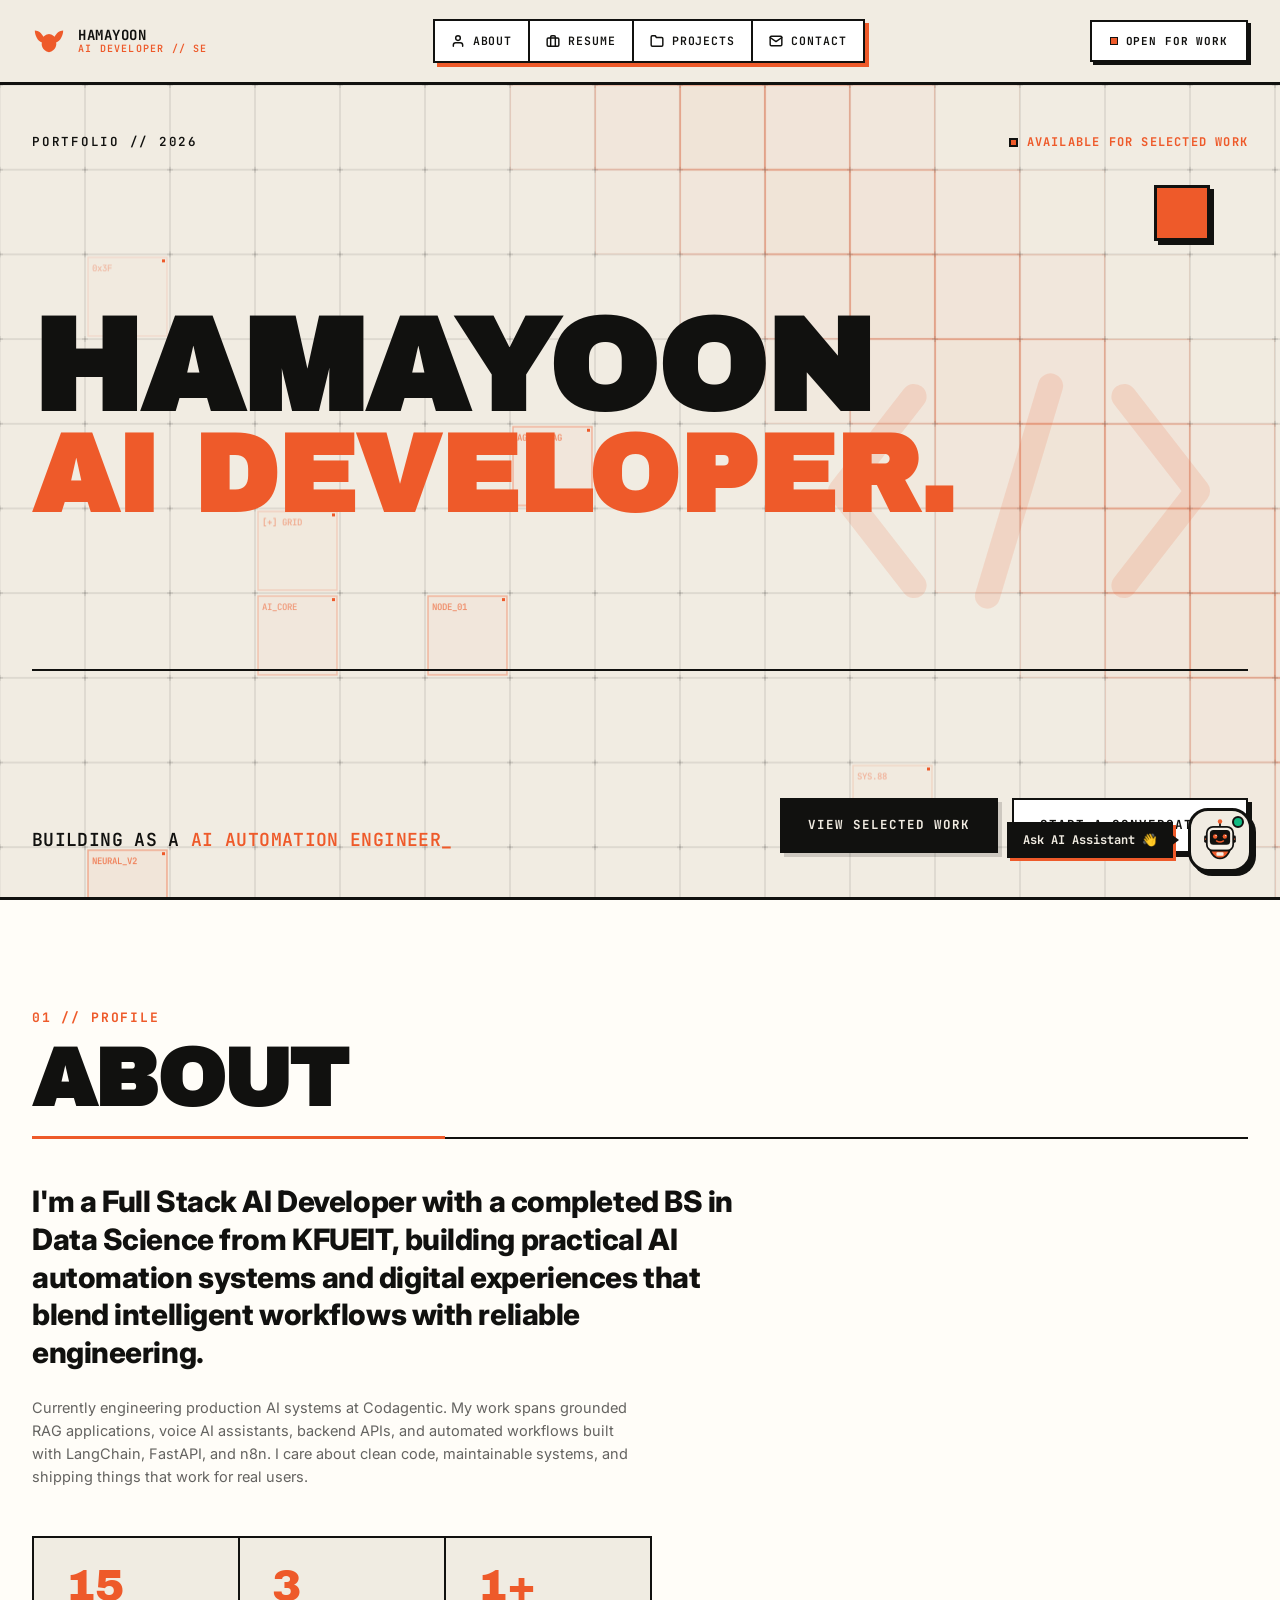
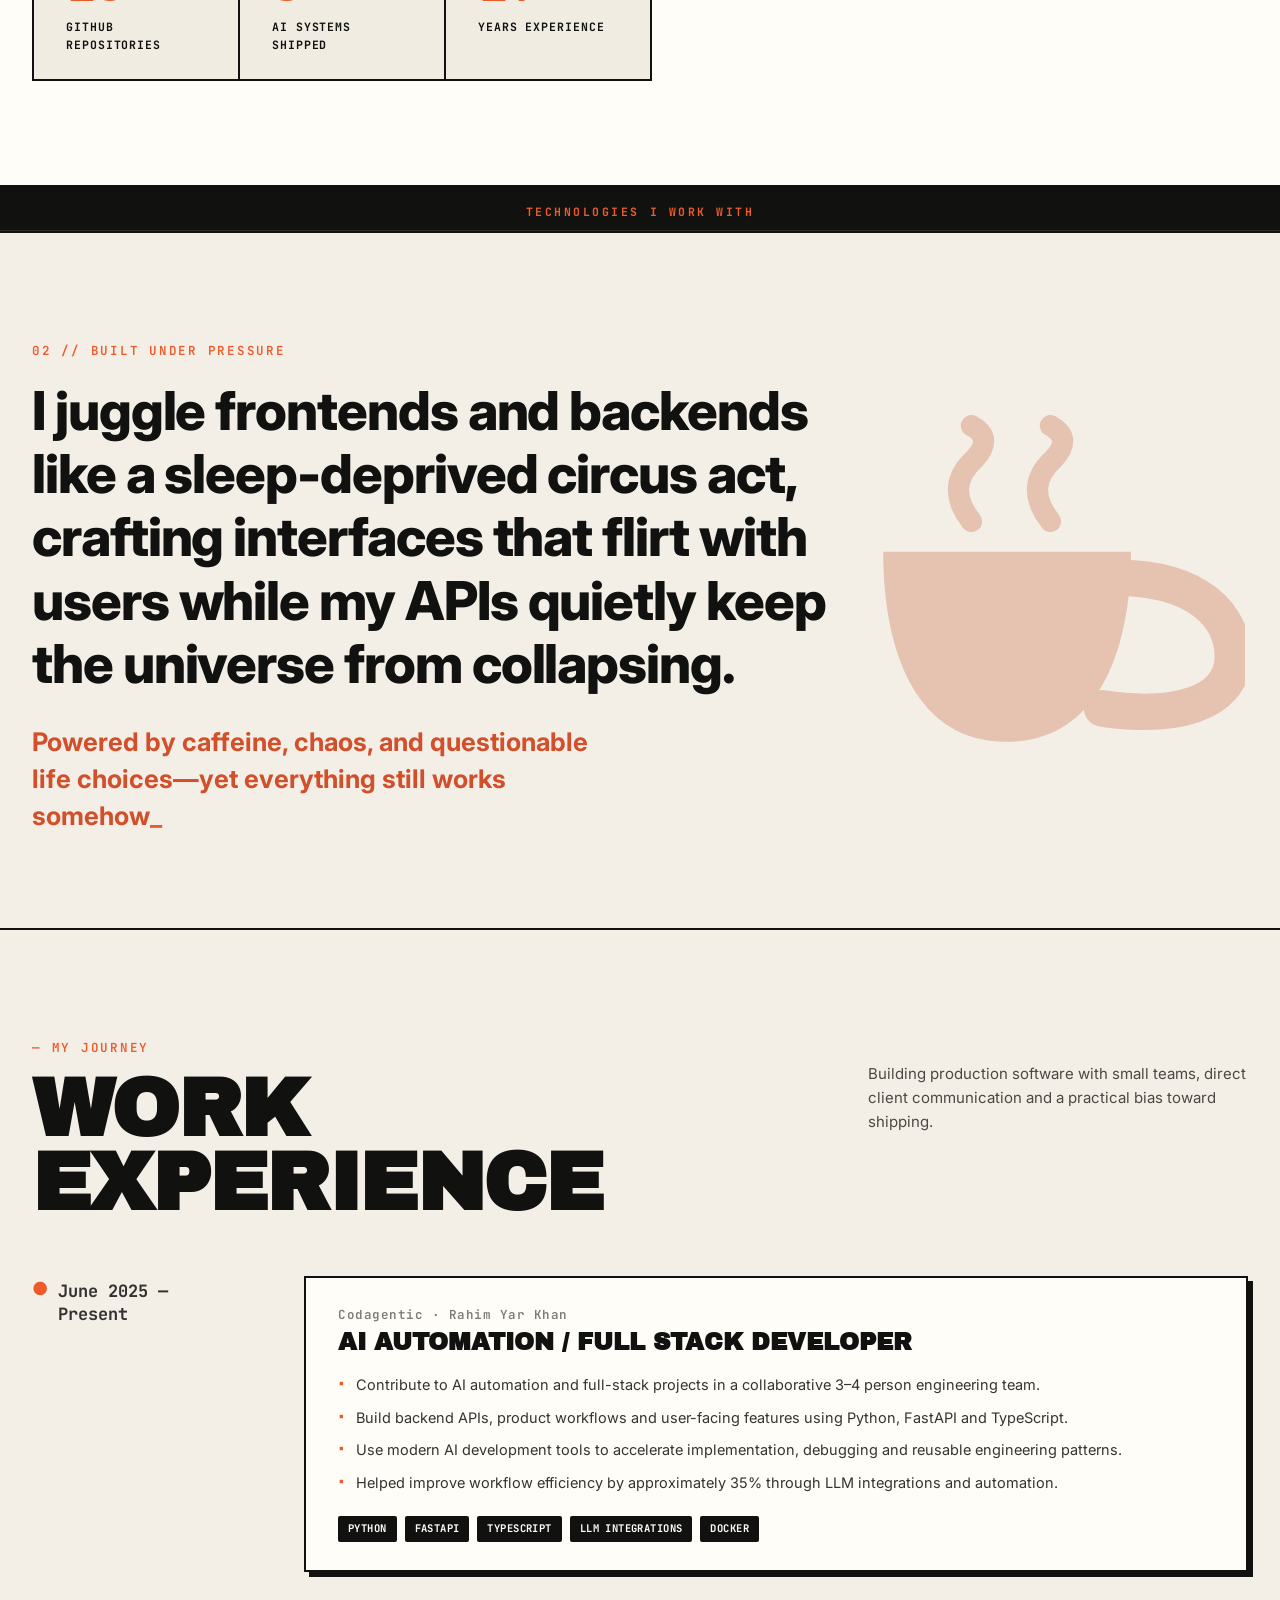
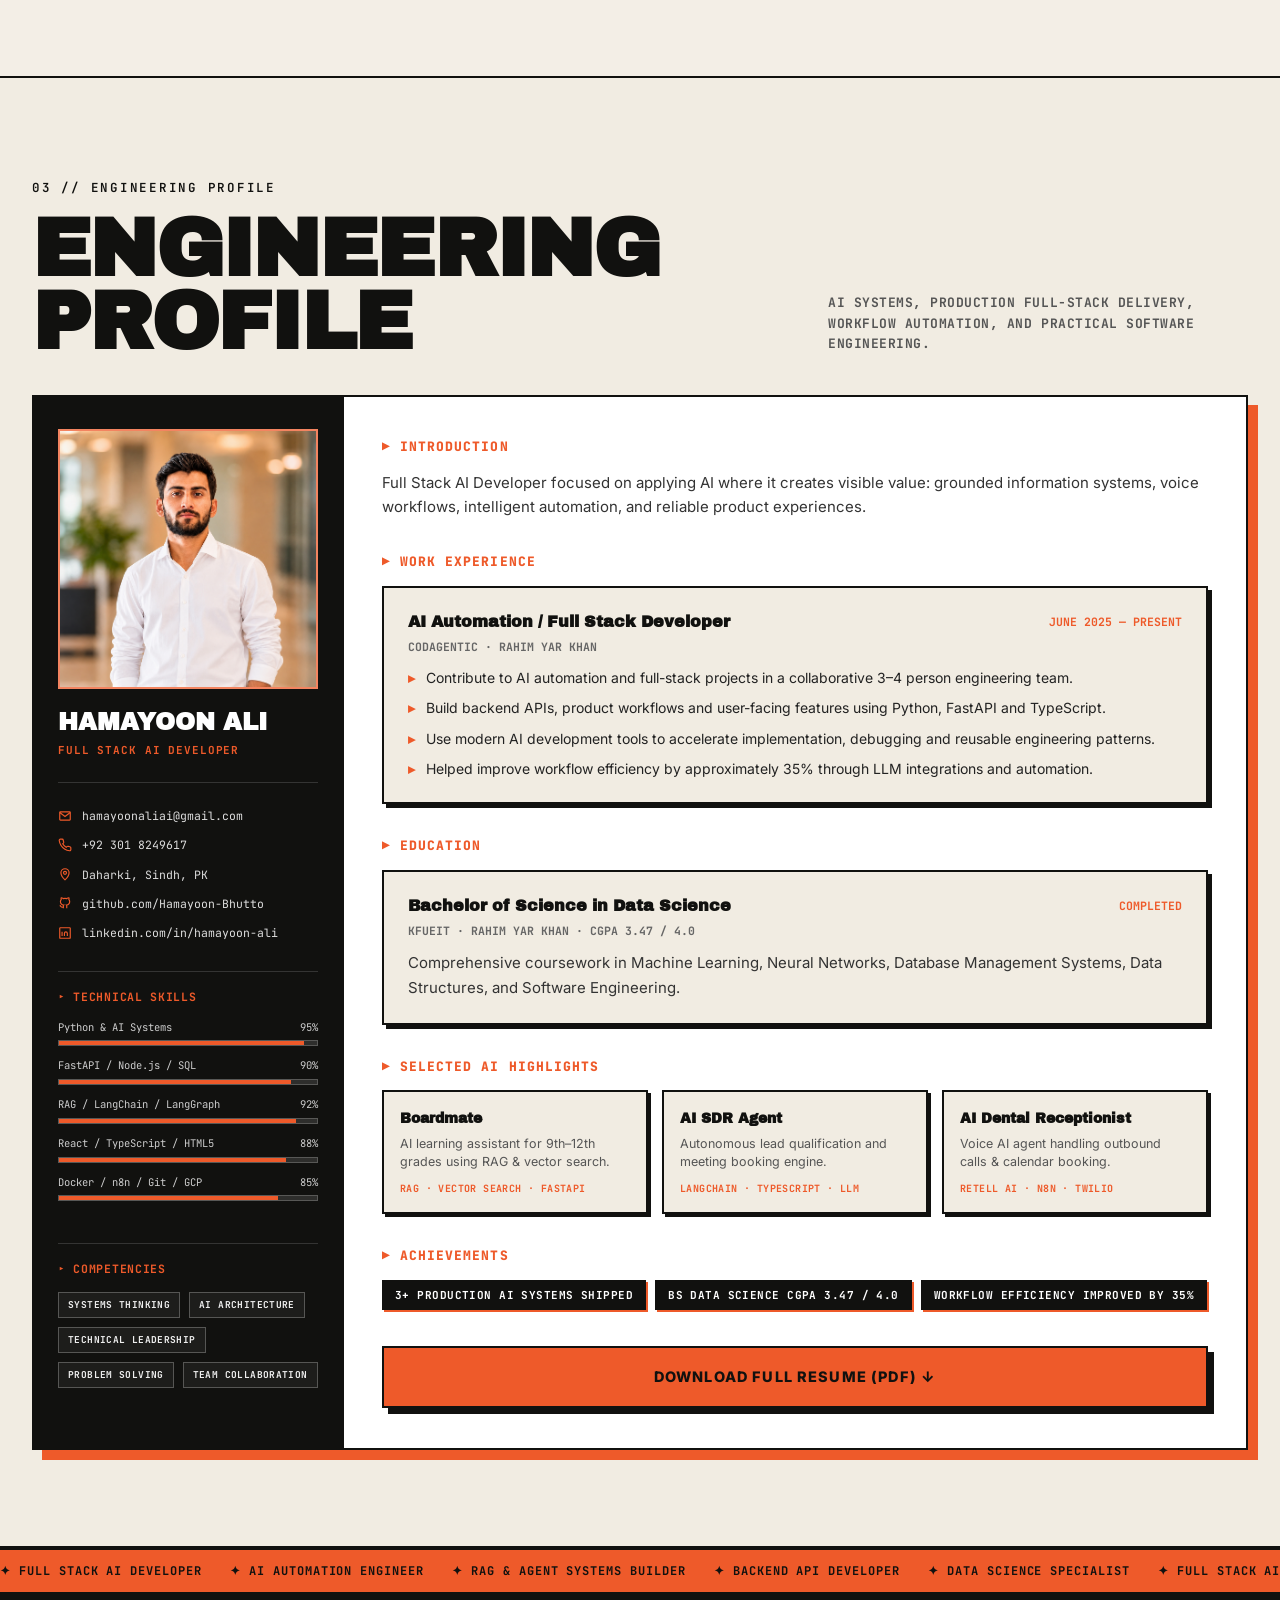
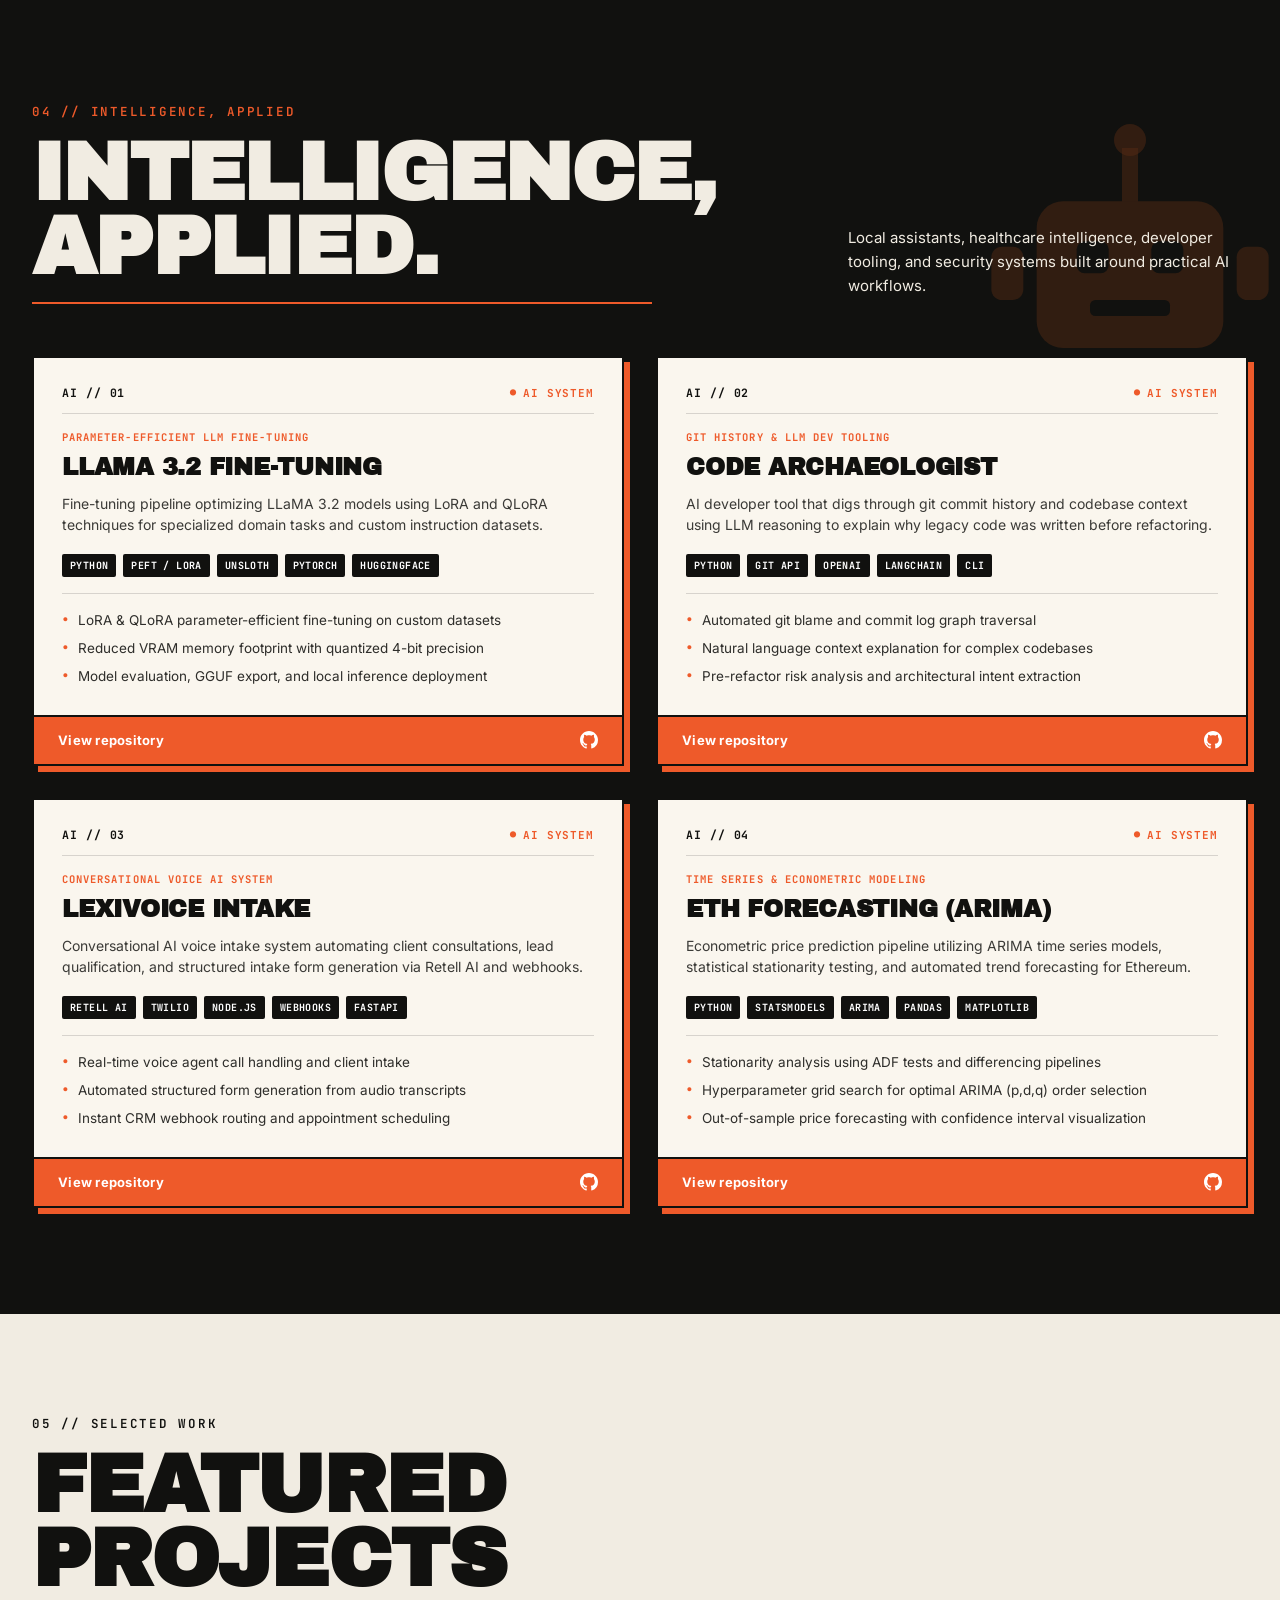
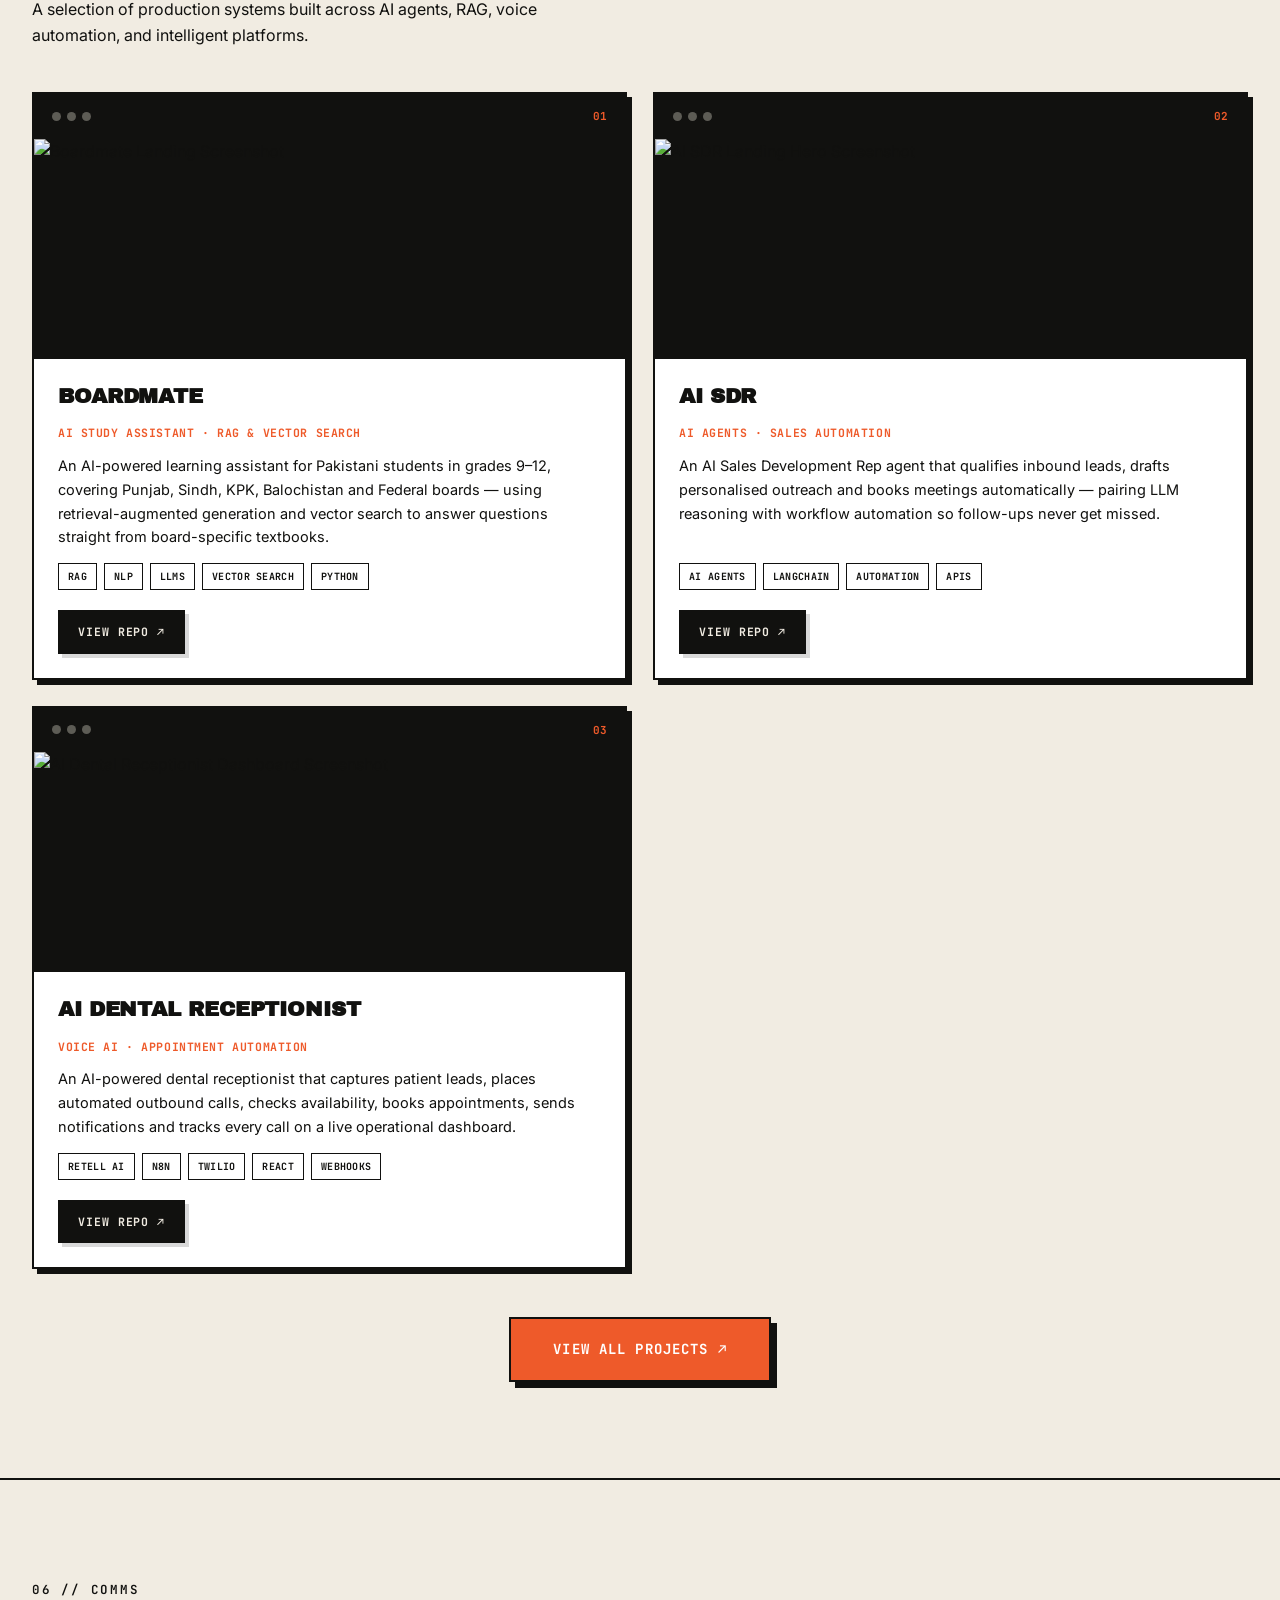
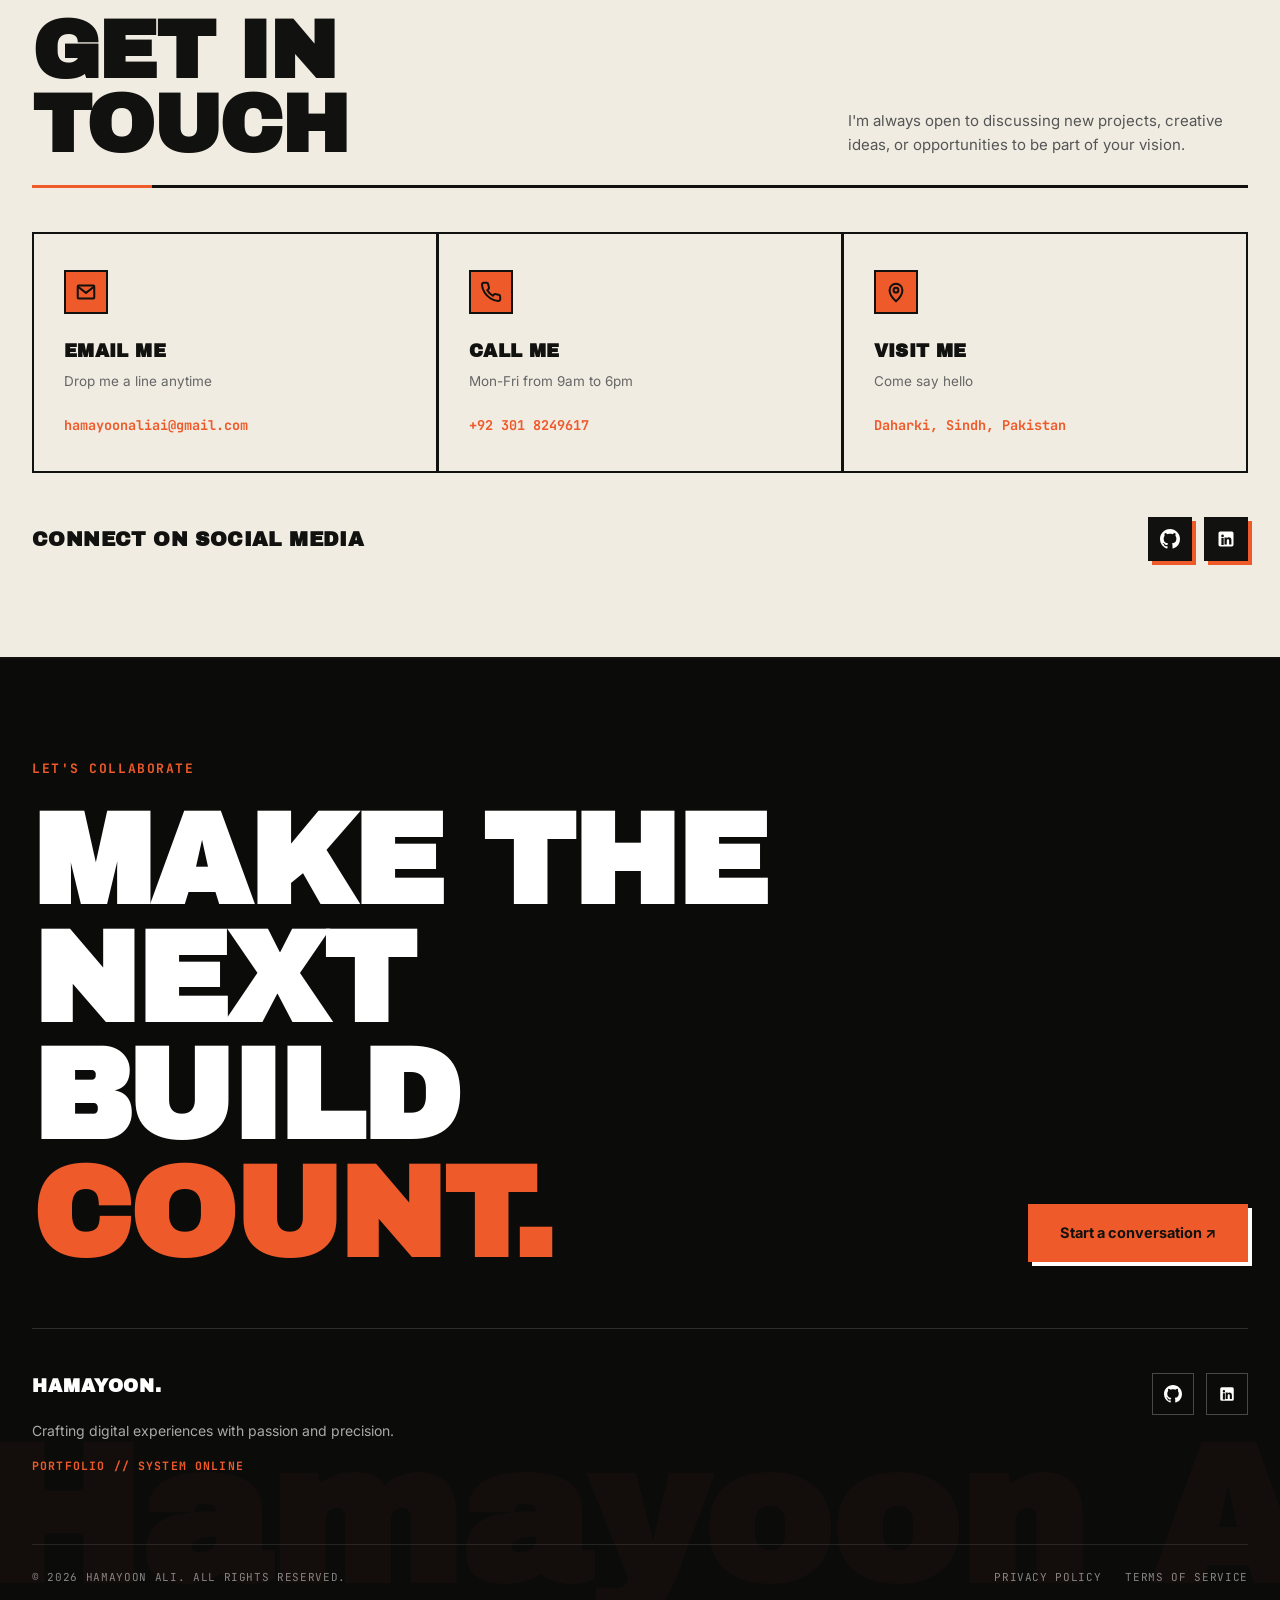
==== commit 4f7da482: "Add Cute Robot AI Chatbot with typo-tolerant fuzzy knowledge engine" ====
--- a/index.html
+++ b/index.html
@@ -760,6 +760,126 @@
     </div>
   </footer>
 
+  <!-- ============ CUTE ROBOT AI CHATBOT ASSISTANT ============ -->
+  <div id="aiChatbotWidget" class="ai-chatbot-widget">
+    <!-- Floating Cute Robot Trigger Button -->
+    <button id="chatbotTrigger" class="chatbot-trigger" aria-label="Open AI Assistant Chatbot">
+      <div class="robot-avatar-wrapper">
+        <svg class="robot-svg" viewBox="0 0 100 100" fill="none" xmlns="http://www.w3.org/2000/svg">
+          <!-- Antenna -->
+          <line x1="50" y1="22" x2="50" y2="10" stroke="#11110F" stroke-width="4" stroke-linecap="round"/>
+          <circle cx="50" cy="8" r="5" fill="#EE5A2A" class="antenna-bulb"/>
+          
+          <!-- Ears -->
+          <rect x="14" y="40" width="8" height="16" rx="3" fill="#11110F"/>
+          <rect x="78" y="40" width="8" height="16" rx="3" fill="#11110F"/>
+          <circle cx="18" cy="48" r="2" fill="#EE5A2A"/>
+          <circle cx="82" cy="48" r="2" fill="#EE5A2A"/>
+
+          <!-- Robot Head Container -->
+          <rect x="20" y="20" width="60" height="54" rx="14" fill="#F4EFE6" stroke="#11110F" stroke-width="4"/>
+
+          <!-- Screen Face -->
+          <rect x="27" y="27" width="46" height="34" rx="8" fill="#11110F"/>
+
+          <!-- Eyes -->
+          <circle cx="39" cy="42" r="5" fill="#EE5A2A" class="robot-eye left-eye"/>
+          <circle cx="61" cy="42" r="5" fill="#EE5A2A" class="robot-eye right-eye"/>
+
+          <!-- Eye Shine -->
+          <circle cx="41" cy="40" r="1.5" fill="#FFFFFF"/>
+          <circle cx="63" cy="40" r="1.5" fill="#FFFFFF"/>
+
+          <!-- Cute Mouth -->
+          <path d="M 42 52 Q 50 57 58 52" stroke="#EE5A2A" stroke-width="3" stroke-linecap="round" fill="none"/>
+
+          <!-- Body / Shoulders -->
+          <path d="M 28 74 C 28 74, 34 92, 50 92 C 66 92, 72 74, 72 74 Z" fill="#EE5A2A" stroke="#11110F" stroke-width="4"/>
+          <rect x="42" y="78" width="16" height="8" rx="2" fill="#F4EFE6"/>
+        </svg>
+        <span class="online-indicator"></span>
+      </div>
+      <div class="chatbot-tooltip">
+        <span class="tooltip-text">Ask AI Assistant 👋</span>
+      </div>
+    </button>
+
+    <!-- Chatbot Window Panel -->
+    <div id="chatbotWindow" class="chatbot-window" aria-hidden="true">
+      <!-- Window Header -->
+      <div class="chatbot-header">
+        <div class="chatbot-header-info">
+          <div class="mini-robot-head">
+            <svg viewBox="0 0 100 100" fill="none">
+              <rect x="20" y="20" width="60" height="54" rx="14" fill="#EE5A2A" stroke="#11110F" stroke-width="6"/>
+              <rect x="27" y="27" width="46" height="34" rx="8" fill="#11110F"/>
+              <circle cx="39" cy="42" r="5" fill="#F4EFE6"/>
+              <circle cx="61" cy="42" r="5" fill="#F4EFE6"/>
+              <path d="M 42 52 Q 50 56 58 52" stroke="#F4EFE6" stroke-width="3" stroke-linecap="round" fill="none"/>
+            </svg>
+          </div>
+          <div>
+            <div class="chatbot-title">HY-BOT // AI ASSISTANT</div>
+            <div class="chatbot-status"><span class="status-dot"></span>KNOWLEDGE ENGINE ACTIVE</div>
+          </div>
+        </div>
+        <div class="chatbot-header-actions">
+          <button id="ttsToggleBtn" class="header-icon-btn" title="Toggle Voice Response (TTS)" aria-label="Toggle Voice Response">
+            <svg id="ttsIcon" viewBox="0 0 24 24" fill="none" stroke="currentColor" stroke-width="2">
+              <polygon points="11 5 6 9 2 9 2 15 6 15 11 19 11 5"></polygon>
+              <path d="M19.07 4.93a10 10 0 0 1 0 14.14M15.54 8.46a5 5 0 0 1 0 7.07" id="soundWaves"></path>
+            </svg>
+          </button>
+          <button id="clearChatBtn" class="header-icon-btn" title="Clear Chat History" aria-label="Clear Chat">
+            <svg viewBox="0 0 24 24" fill="none" stroke="currentColor" stroke-width="2">
+              <polyline points="3 6 5 6 21 6"></polyline>
+              <path d="M19 6v14a2 2 0 0 1-2 2H7a2 2 0 0 1-2-2V6m3 0V4a2 2 0 0 1 2-2h4a2 2 0 0 1 2 2v2"></path>
+            </svg>
+          </button>
+          <button id="closeChatbotBtn" class="header-icon-btn close-btn" title="Close Assistant" aria-label="Close Assistant">
+            <svg viewBox="0 0 24 24" fill="none" stroke="currentColor" stroke-width="2.5">
+              <line x1="18" y1="6" x2="6" y2="18"></line>
+              <line x1="6" y1="6" x2="18" y2="18"></line>
+            </svg>
+          </button>
+        </div>
+      </div>
+
+      <!-- Messages Stream -->
+      <div id="chatMessages" class="chatbot-messages">
+        <!-- Initial welcome message added dynamically by JS -->
+      </div>
+
+      <!-- Quick Action Prompt Chips -->
+      <div id="chatQuickPrompts" class="chatbot-quick-prompts">
+        <button class="prompt-chip" data-prompt="Who is Hamayoon?">👤 Who is Hamayoon?</button>
+        <button class="prompt-chip" data-prompt="What projects has he built?">⚡ Projects & RAG</button>
+        <button class="prompt-chip" data-prompt="What services does he offer?">🛠️ Services Offered</button>
+        <button class="prompt-chip" data-prompt="What tech stack does he use?">💻 Tech Stack</button>
+        <button class="prompt-chip" data-prompt="How can I contact or hire him?">📬 Contact & CV</button>
+      </div>
+
+      <!-- Input Form Footer -->
+      <form id="chatForm" class="chatbot-input-form" autocomplete="off">
+        <button type="button" id="micBtn" class="mic-btn" title="Voice Input (Speech-to-Text)" aria-label="Voice Input">
+          <svg viewBox="0 0 24 24" fill="none" stroke="currentColor" stroke-width="2.2">
+            <path d="M12 1a3 3 0 0 0-3 3v8a3 3 0 0 0 6 0V4a3 3 0 0 0-3-3z"></path>
+            <path d="M19 10v2a7 7 0 0 1-14 0v-2"></path>
+            <line x1="12" y1="19" x2="12" y2="23"></line>
+            <line x1="8" y1="23" x2="16" y2="23"></line>
+          </svg>
+        </button>
+        <input type="text" id="chatInput" class="chat-input" placeholder="Ask anything about Hamayoon..." aria-label="Type your message">
+        <button type="submit" id="sendBtn" class="send-btn" aria-label="Send Message">
+          <svg viewBox="0 0 24 24" fill="none" stroke="currentColor" stroke-width="2.5">
+            <line x1="22" y1="2" x2="11" y2="13"></line>
+            <polygon points="22 2 15 22 11 13 2 9 22 2"></polygon>
+          </svg>
+        </button>
+      </form>
+    </div>
+  </div>
+
   <script src="script.js"></script>
 </body>
 </html>
--- a/styles.css
+++ b/styles.css
@@ -2331,3 +2331,561 @@
   outline: 2.5px solid var(--orange);
   outline-offset: 2px;
 }
+
+/* ==========================================================================
+   CUTE ROBOT AI CHATBOT ASSISTANT
+   ========================================================================== */
+.ai-chatbot-widget {
+  position: fixed;
+  bottom: 28px;
+  right: 28px;
+  z-index: 9999;
+  font-family: var(--sans, 'Inter', sans-serif);
+}
+
+/* --- Floating Cute Robot Trigger Button --- */
+.chatbot-trigger {
+  position: relative;
+  width: 64px;
+  height: 64px;
+  background: var(--bg-cream);
+  border: 3px solid var(--black);
+  border-radius: 20px;
+  box-shadow: 4px 4px 0px var(--black);
+  cursor: pointer;
+  padding: 0;
+  display: flex;
+  align-items: center;
+  justify-content: center;
+  transition: transform 0.25s cubic-bezier(0.175, 0.885, 0.32, 1.275), box-shadow 0.25s ease;
+  animation: floatRobot 3.5s ease-in-out infinite;
+}
+
+.chatbot-trigger:hover {
+  transform: translateY(-5px) scale(1.05);
+  box-shadow: 7px 7px 0px var(--black);
+  background: #FFFFFF;
+}
+
+.chatbot-trigger:active {
+  transform: translateY(-2px) scale(0.98);
+  box-shadow: 2px 2px 0px var(--black);
+}
+
+.robot-avatar-wrapper {
+  position: relative;
+  width: 44px;
+  height: 44px;
+}
+
+.robot-svg {
+  width: 100%;
+  height: 100%;
+  display: block;
+}
+
+/* Robot Animations */
+@keyframes floatRobot {
+  0%, 100% { transform: translateY(0); }
+  50% { transform: translateY(-7px); }
+}
+
+.antenna-bulb {
+  animation: antennaPulse 1.8s infinite alternate ease-in-out;
+}
+
+@keyframes antennaPulse {
+  0% { fill: var(--orange); filter: drop-shadow(0 0 2px var(--orange)); }
+  100% { fill: #FF8F6B; filter: drop-shadow(0 0 8px var(--orange)); }
+}
+
+.robot-eye {
+  animation: robotBlink 4.5s infinite;
+  transform-origin: center;
+}
+
+@keyframes robotBlink {
+  0%, 94%, 98%, 100% { transform: scaleY(1); }
+  96% { transform: scaleY(0.1); }
+}
+
+.online-indicator {
+  position: absolute;
+  top: -2px;
+  right: -2px;
+  width: 12px;
+  height: 12px;
+  background: #10B981;
+  border: 2px solid var(--black);
+  border-radius: 50%;
+  animation: onlinePulse 2s infinite;
+}
+
+@keyframes onlinePulse {
+  0% { box-shadow: 0 0 0 0 rgba(16, 185, 129, 0.7); }
+  70% { box-shadow: 0 0 0 6px rgba(16, 185, 129, 0); }
+  100% { box-shadow: 0 0 0 0 rgba(16, 185, 129, 0); }
+}
+
+/* Floating Tooltip */
+.chatbot-tooltip {
+  position: absolute;
+  right: 76px;
+  top: 50%;
+  transform: translateY(-50%);
+  background: var(--black);
+  color: var(--bg-cream);
+  font-family: var(--mono);
+  font-size: 12px;
+  font-weight: 700;
+  padding: 8px 14px;
+  border: 2px solid var(--black);
+  box-shadow: 3px 3px 0px var(--orange);
+  white-space: nowrap;
+  pointer-events: none;
+  opacity: 1;
+  transition: opacity 0.3s ease, transform 0.3s ease;
+}
+
+.chatbot-tooltip::after {
+  content: "";
+  position: absolute;
+  right: -8px;
+  top: 50%;
+  transform: translateY(-50%);
+  border-width: 6px 0 6px 8px;
+  border-style: solid;
+  border-color: transparent transparent transparent var(--black);
+}
+
+.chatbot-trigger:hover .chatbot-tooltip {
+  opacity: 1;
+  transform: translateY(-50%) translateX(-4px);
+}
+
+/* Hide trigger when window open */
+.ai-chatbot-widget.open .chatbot-trigger {
+  transform: scale(0.9);
+  opacity: 0;
+  pointer-events: none;
+}
+
+/* --- Chatbot Window Panel --- */
+.chatbot-window {
+  position: absolute;
+  bottom: 0;
+  right: 0;
+  width: 390px;
+  height: 570px;
+  max-width: calc(100vw - 32px);
+  max-height: calc(100vh - 40px);
+  background: var(--bg-cream);
+  border: 3px solid var(--black);
+  border-radius: 16px;
+  box-shadow: 8px 8px 0px var(--black);
+  display: flex;
+  flex-direction: column;
+  overflow: hidden;
+  opacity: 0;
+  visibility: hidden;
+  transform: translateY(20px) scale(0.95);
+  transform-origin: bottom right;
+  transition: opacity 0.3s cubic-bezier(0.16, 1, 0.3, 1), transform 0.3s cubic-bezier(0.16, 1, 0.3, 1), visibility 0.3s;
+}
+
+.ai-chatbot-widget.open .chatbot-window {
+  opacity: 1;
+  visibility: visible;
+  transform: translateY(0) scale(1);
+}
+
+/* Chatbot Header */
+.chatbot-header {
+  background: var(--black);
+  color: var(--bg-cream);
+  padding: 14px 16px;
+  display: flex;
+  align-items: center;
+  justify-content: space-between;
+  border-bottom: 3px solid var(--black);
+}
+
+.chatbot-header-info {
+  display: flex;
+  align-items: center;
+  gap: 12px;
+}
+
+.mini-robot-head {
+  width: 36px;
+  height: 36px;
+  border: 2px solid var(--bg-cream);
+  border-radius: 10px;
+  overflow: hidden;
+  background: var(--black);
+}
+
+.mini-robot-head svg {
+  width: 100%;
+  height: 100%;
+}
+
+.chatbot-title {
+  font-family: var(--mono);
+  font-weight: 800;
+  font-size: 13px;
+  letter-spacing: 0.05em;
+  color: #FFFFFF;
+}
+
+.chatbot-status {
+  font-family: var(--mono);
+  font-size: 10px;
+  font-weight: 700;
+  color: var(--orange);
+  display: flex;
+  align-items: center;
+  gap: 6px;
+  margin-top: 2px;
+}
+
+.status-dot {
+  width: 7px;
+  height: 7px;
+  background: var(--orange);
+  border-radius: 50%;
+  display: inline-block;
+  animation: pulseDot 1.5s infinite alternate;
+}
+
+@keyframes pulseDot {
+  0% { opacity: 0.4; }
+  100% { opacity: 1; }
+}
+
+.chatbot-header-actions {
+  display: flex;
+  align-items: center;
+  gap: 6px;
+}
+
+.header-icon-btn {
+  background: transparent;
+  border: 1.5px solid rgba(244, 239, 230, 0.3);
+  color: var(--bg-cream);
+  width: 30px;
+  height: 30px;
+  border-radius: 8px;
+  cursor: pointer;
+  display: flex;
+  align-items: center;
+  justify-content: center;
+  transition: all 0.2s ease;
+}
+
+.header-icon-btn svg {
+  width: 16px;
+  height: 16px;
+}
+
+.header-icon-btn:hover {
+  background: var(--orange);
+  border-color: var(--orange);
+  color: #FFFFFF;
+}
+
+.header-icon-btn.active {
+  background: var(--orange);
+  border-color: var(--orange);
+  color: #FFFFFF;
+}
+
+.header-icon-btn.close-btn:hover {
+  background: #EF4444;
+  border-color: #EF4444;
+}
+
+/* Chatbot Messages Container */
+.chatbot-messages {
+  flex: 1;
+  padding: 16px;
+  overflow-y: auto;
+  display: flex;
+  flex-direction: column;
+  gap: 14px;
+  background: radial-gradient(circle at top right, rgba(238, 90, 42, 0.04), transparent 60%);
+  scroll-behavior: smooth;
+}
+
+/* Custom Scrollbar for Chat */
+.chatbot-messages::-webkit-scrollbar {
+  width: 5px;
+}
+.chatbot-messages::-webkit-scrollbar-track {
+  background: transparent;
+}
+.chatbot-messages::-webkit-scrollbar-thumb {
+  background: rgba(17, 17, 15, 0.2);
+  border-radius: 4px;
+}
+
+/* Message Rows */
+.chat-msg {
+  display: flex;
+  gap: 10px;
+  max-width: 88%;
+  animation: fadeInMsg 0.25s ease forwards;
+}
+
+@keyframes fadeInMsg {
+  from { opacity: 0; transform: translateY(8px); }
+  to { opacity: 1; transform: translateY(0); }
+}
+
+.chat-msg.user {
+  align-self: flex-end;
+  flex-direction: row-reverse;
+}
+
+.chat-msg.bot {
+  align-self: flex-start;
+}
+
+.chat-msg-avatar {
+  width: 30px;
+  height: 30px;
+  border-radius: 8px;
+  border: 1.5px solid var(--black);
+  display: flex;
+  align-items: center;
+  justify-content: center;
+  flex-shrink: 0;
+}
+
+.chat-msg.bot .chat-msg-avatar {
+  background: var(--black);
+  color: var(--orange);
+}
+
+.chat-msg.user .chat-msg-avatar {
+  background: var(--orange);
+  color: #FFFFFF;
+  font-family: var(--mono);
+  font-weight: 800;
+  font-size: 11px;
+}
+
+.chat-msg-bubble {
+  padding: 12px 14px;
+  border-radius: 12px;
+  font-size: 13.5px;
+  line-height: 1.55;
+  border: 2px solid var(--black);
+  box-shadow: 3px 3px 0px var(--black);
+  word-break: break-word;
+}
+
+.chat-msg.bot .chat-msg-bubble {
+  background: #FFFFFF;
+  color: #11110F;
+  border-top-left-radius: 2px;
+}
+
+.chat-msg.user .chat-msg-bubble {
+  background: var(--orange);
+  color: #FFFFFF;
+  border-top-right-radius: 2px;
+  font-weight: 500;
+}
+
+.chat-msg.user .chat-msg-bubble a {
+  color: #FFFFFF;
+  text-decoration: underline;
+}
+
+.chat-msg.bot .chat-msg-bubble p {
+  margin-bottom: 8px;
+}
+
+.chat-msg.bot .chat-msg-bubble p:last-child {
+  margin-bottom: 0;
+}
+
+.chat-msg.bot .chat-msg-bubble ul {
+  margin: 6px 0 8px 18px;
+  padding: 0;
+}
+
+.chat-msg.bot .chat-msg-bubble li {
+  margin-bottom: 4px;
+}
+
+.chat-msg.bot .chat-msg-bubble strong {
+  color: var(--black);
+  font-weight: 700;
+}
+
+.chat-msg.bot .chat-msg-bubble a {
+  color: var(--orange);
+  font-weight: 700;
+  text-decoration: underline;
+}
+
+.chat-msg.bot .chat-msg-bubble code {
+  font-family: var(--mono);
+  background: rgba(17, 17, 15, 0.07);
+  padding: 2px 6px;
+  border-radius: 4px;
+  font-size: 12px;
+}
+
+/* Typing Indicator */
+.typing-indicator {
+  display: flex;
+  align-items: center;
+  gap: 4px;
+  padding: 12px 16px;
+}
+
+.typing-dot {
+  width: 6px;
+  height: 6px;
+  background: var(--black);
+  border-radius: 50%;
+  animation: typingBounce 1.4s infinite ease-in-out both;
+}
+
+.typing-dot:nth-child(1) { animation-delay: 0s; }
+.typing-dot:nth-child(2) { animation-delay: 0.2s; }
+.typing-dot:nth-child(3) { animation-delay: 0.4s; }
+
+@keyframes typingBounce {
+  0%, 80%, 100% { transform: scale(0.6); opacity: 0.4; }
+  40% { transform: scale(1.2); opacity: 1; background: var(--orange); }
+}
+
+/* Quick Action Prompt Chips */
+.chatbot-quick-prompts {
+  padding: 8px 14px;
+  display: flex;
+  gap: 8px;
+  overflow-x: auto;
+  border-top: 1.5px solid rgba(17, 17, 15, 0.1);
+  background: #F0EAE1;
+  scroll-behavior: smooth;
+}
+
+.chatbot-quick-prompts::-webkit-scrollbar {
+  height: 0px;
+}
+
+.prompt-chip {
+  background: #FFFFFF;
+  color: var(--black);
+  border: 1.5px solid var(--black);
+  border-radius: 20px;
+  padding: 5px 12px;
+  font-family: var(--mono);
+  font-size: 11.5px;
+  font-weight: 700;
+  white-space: nowrap;
+  cursor: pointer;
+  transition: all 0.2s ease;
+  box-shadow: 2px 2px 0px var(--black);
+}
+
+.prompt-chip:hover {
+  background: var(--orange);
+  color: #FFFFFF;
+  transform: translateY(-2px);
+  box-shadow: 3px 3px 0px var(--black);
+}
+
+/* Input Form Footer */
+.chatbot-input-form {
+  display: flex;
+  align-items: center;
+  gap: 8px;
+  padding: 12px 14px;
+  background: var(--bg-cream);
+  border-top: 2.5px solid var(--black);
+}
+
+.chat-input {
+  flex: 1;
+  background: #FFFFFF;
+  border: 2px solid var(--black);
+  border-radius: 8px;
+  padding: 10px 12px;
+  font-family: var(--sans);
+  font-size: 13px;
+  color: var(--black);
+  outline: none;
+  box-shadow: 2px 2px 0px var(--black);
+  transition: border-color 0.2s ease, box-shadow 0.2s ease;
+}
+
+.chat-input:focus {
+  border-color: var(--orange);
+  box-shadow: 3px 3px 0px var(--black);
+}
+
+.mic-btn, .send-btn {
+  width: 38px;
+  height: 38px;
+  background: var(--black);
+  color: var(--bg-cream);
+  border: 2px solid var(--black);
+  border-radius: 8px;
+  cursor: pointer;
+  display: flex;
+  align-items: center;
+  justify-content: center;
+  flex-shrink: 0;
+  box-shadow: 2px 2px 0px var(--black);
+  transition: all 0.2s ease;
+}
+
+.mic-btn svg, .send-btn svg {
+  width: 18px;
+  height: 18px;
+}
+
+.send-btn {
+  background: var(--orange);
+  color: #FFFFFF;
+}
+
+.mic-btn:hover, .send-btn:hover {
+  transform: translateY(-2px);
+  box-shadow: 4px 4px 0px var(--black);
+}
+
+.mic-btn.listening {
+  background: #EF4444;
+  color: #FFFFFF;
+  animation: pulseMic 1.2s infinite alternate;
+}
+
+@keyframes pulseMic {
+  0% { transform: scale(1); box-shadow: 0 0 0 0 rgba(239, 68, 68, 0.7); }
+  100% { transform: scale(1.08); box-shadow: 0 0 0 8px rgba(239, 68, 68, 0); }
+}
+
+/* Mobile Responsive Adjustments */
+@media (max-width: 480px) {
+  .ai-chatbot-widget {
+    bottom: 16px;
+    right: 16px;
+  }
+  .chatbot-window {
+    width: calc(100vw - 32px);
+    height: calc(100vh - 90px);
+    bottom: 0;
+    right: 0;
+  }
+  .chatbot-tooltip {
+    display: none;
+  }
+}
+
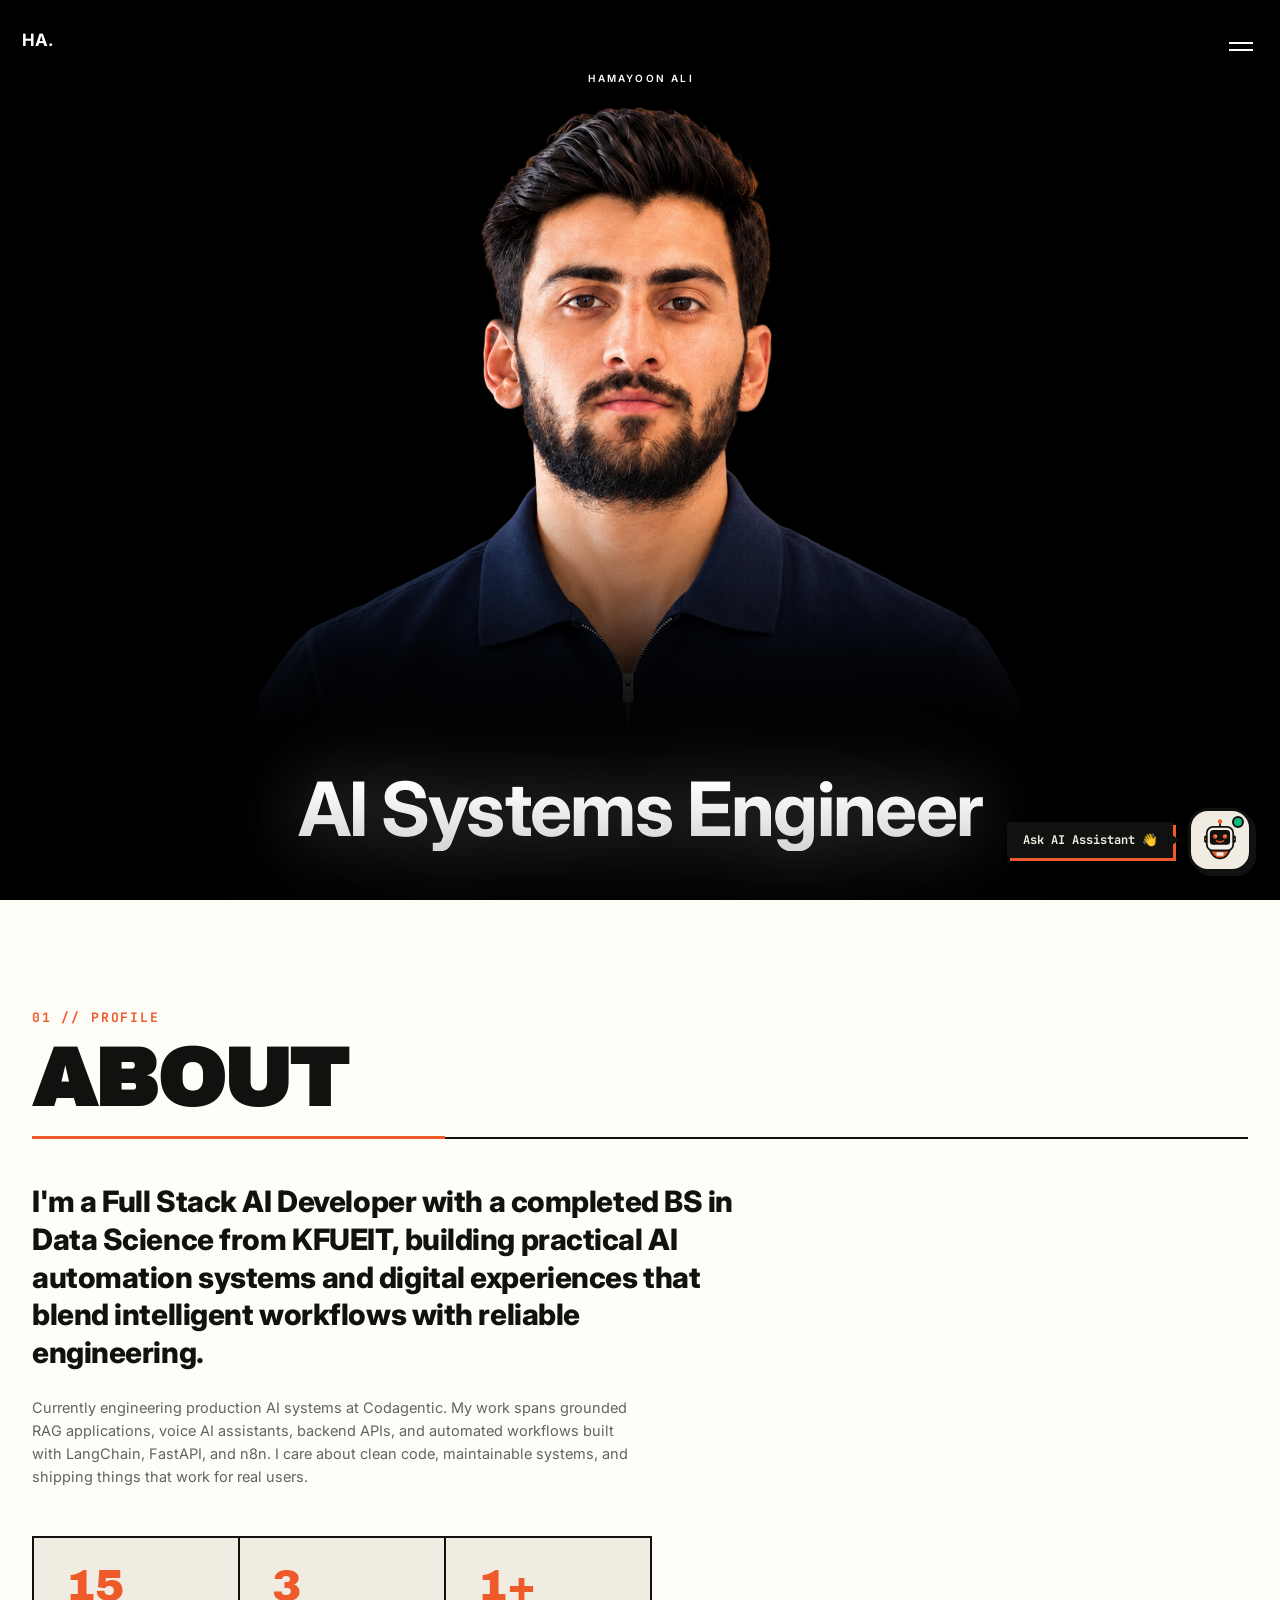
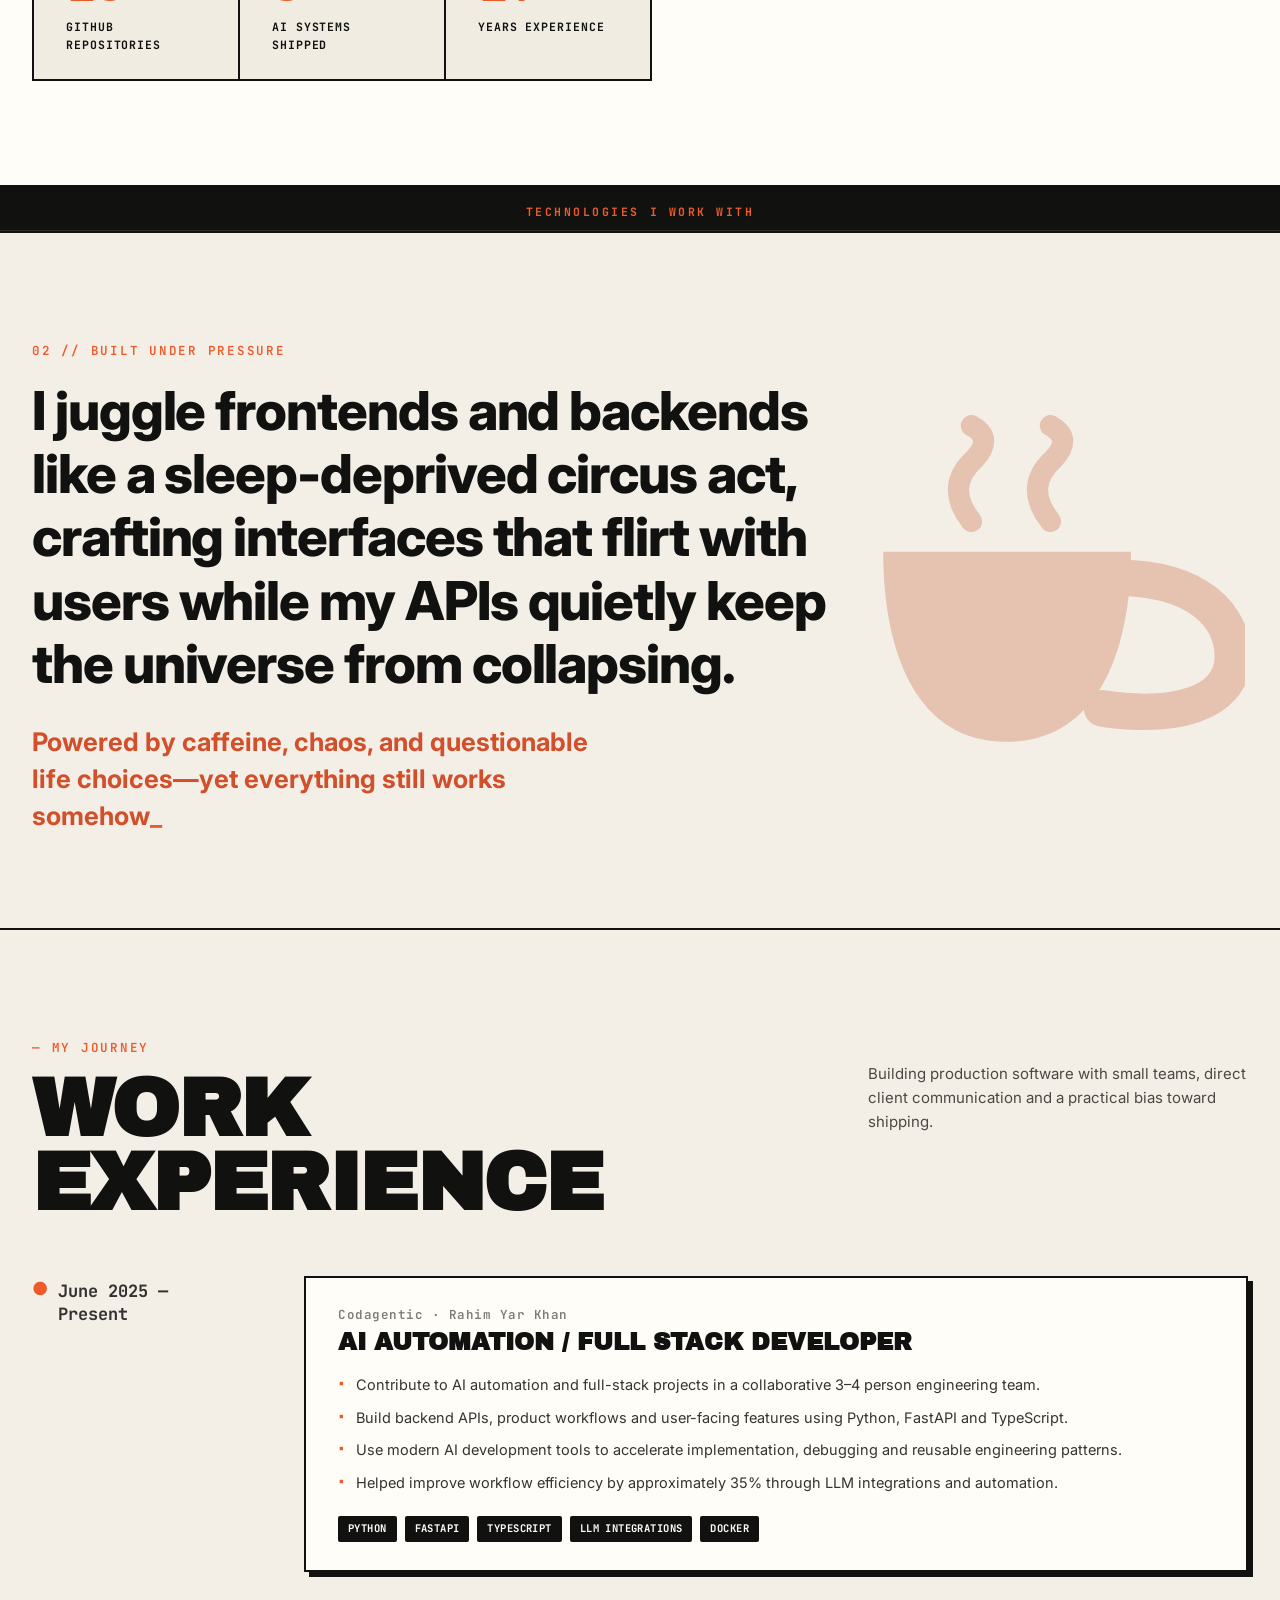
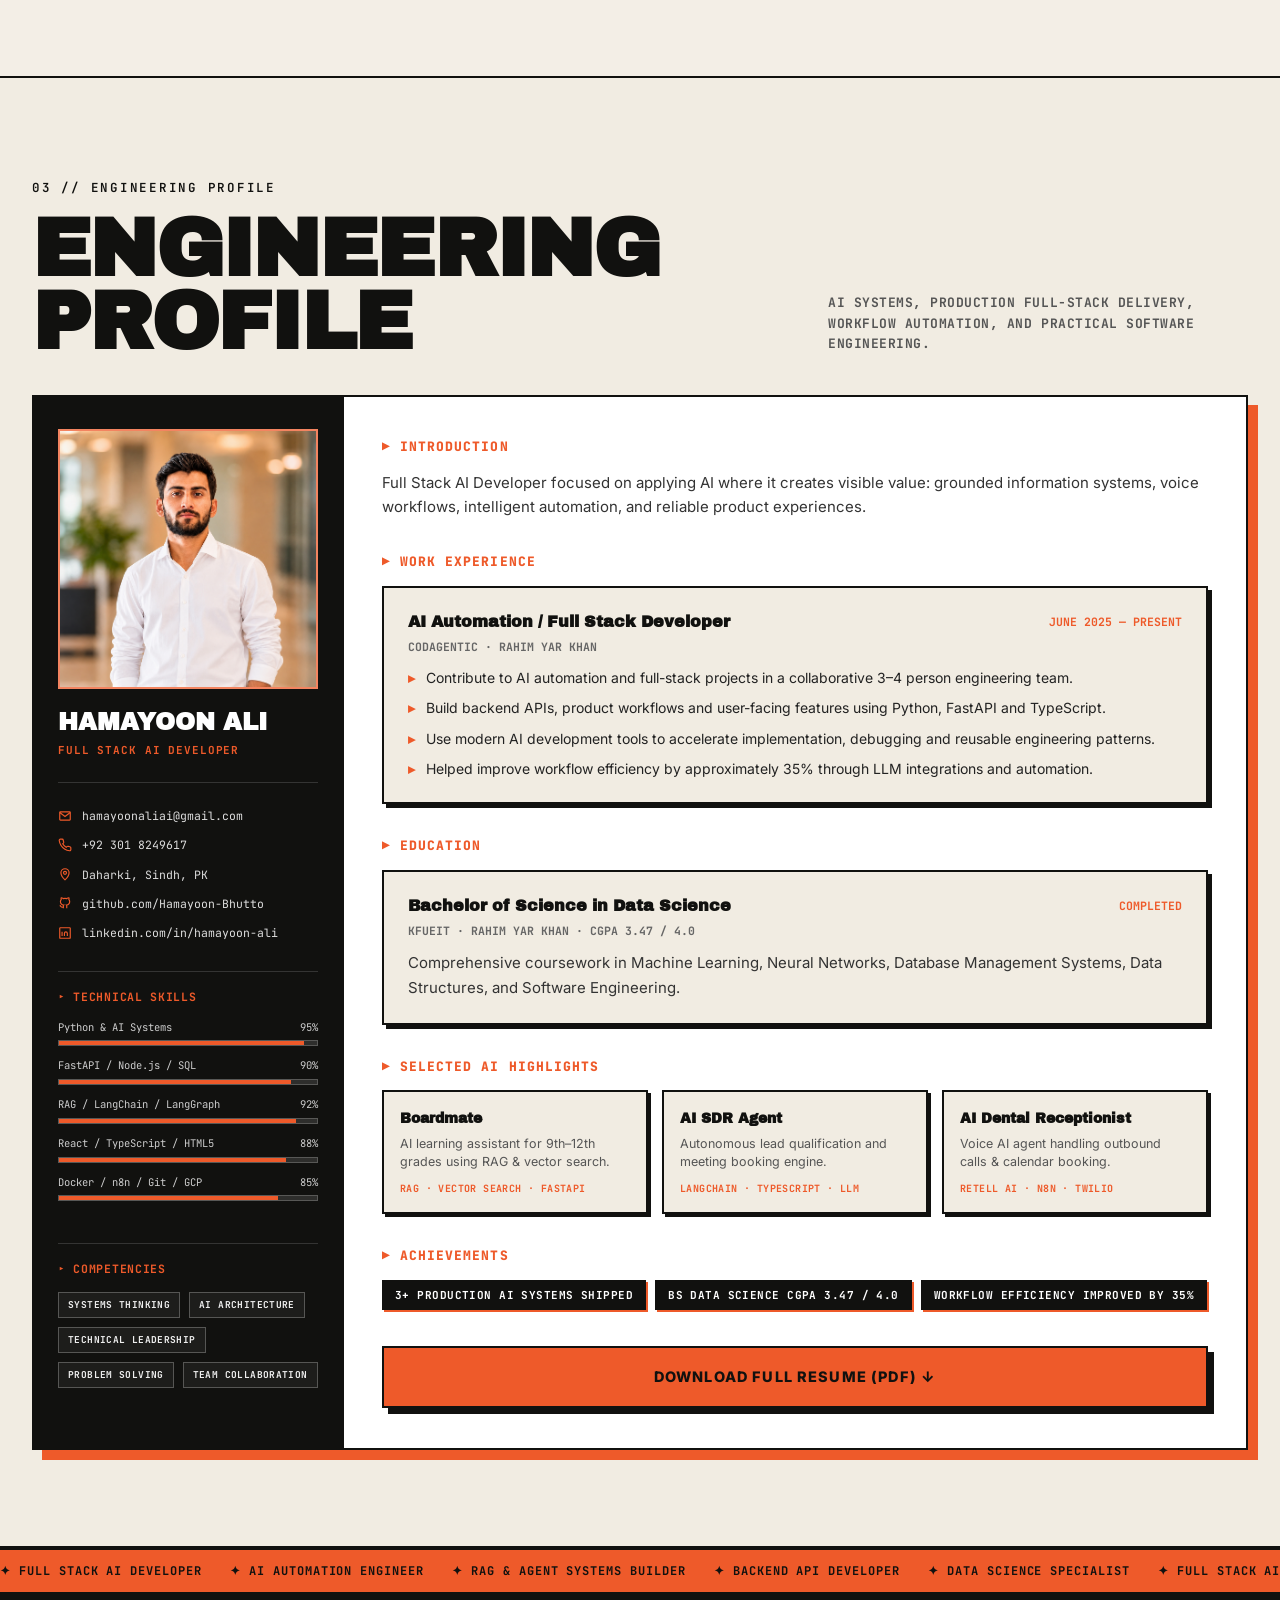
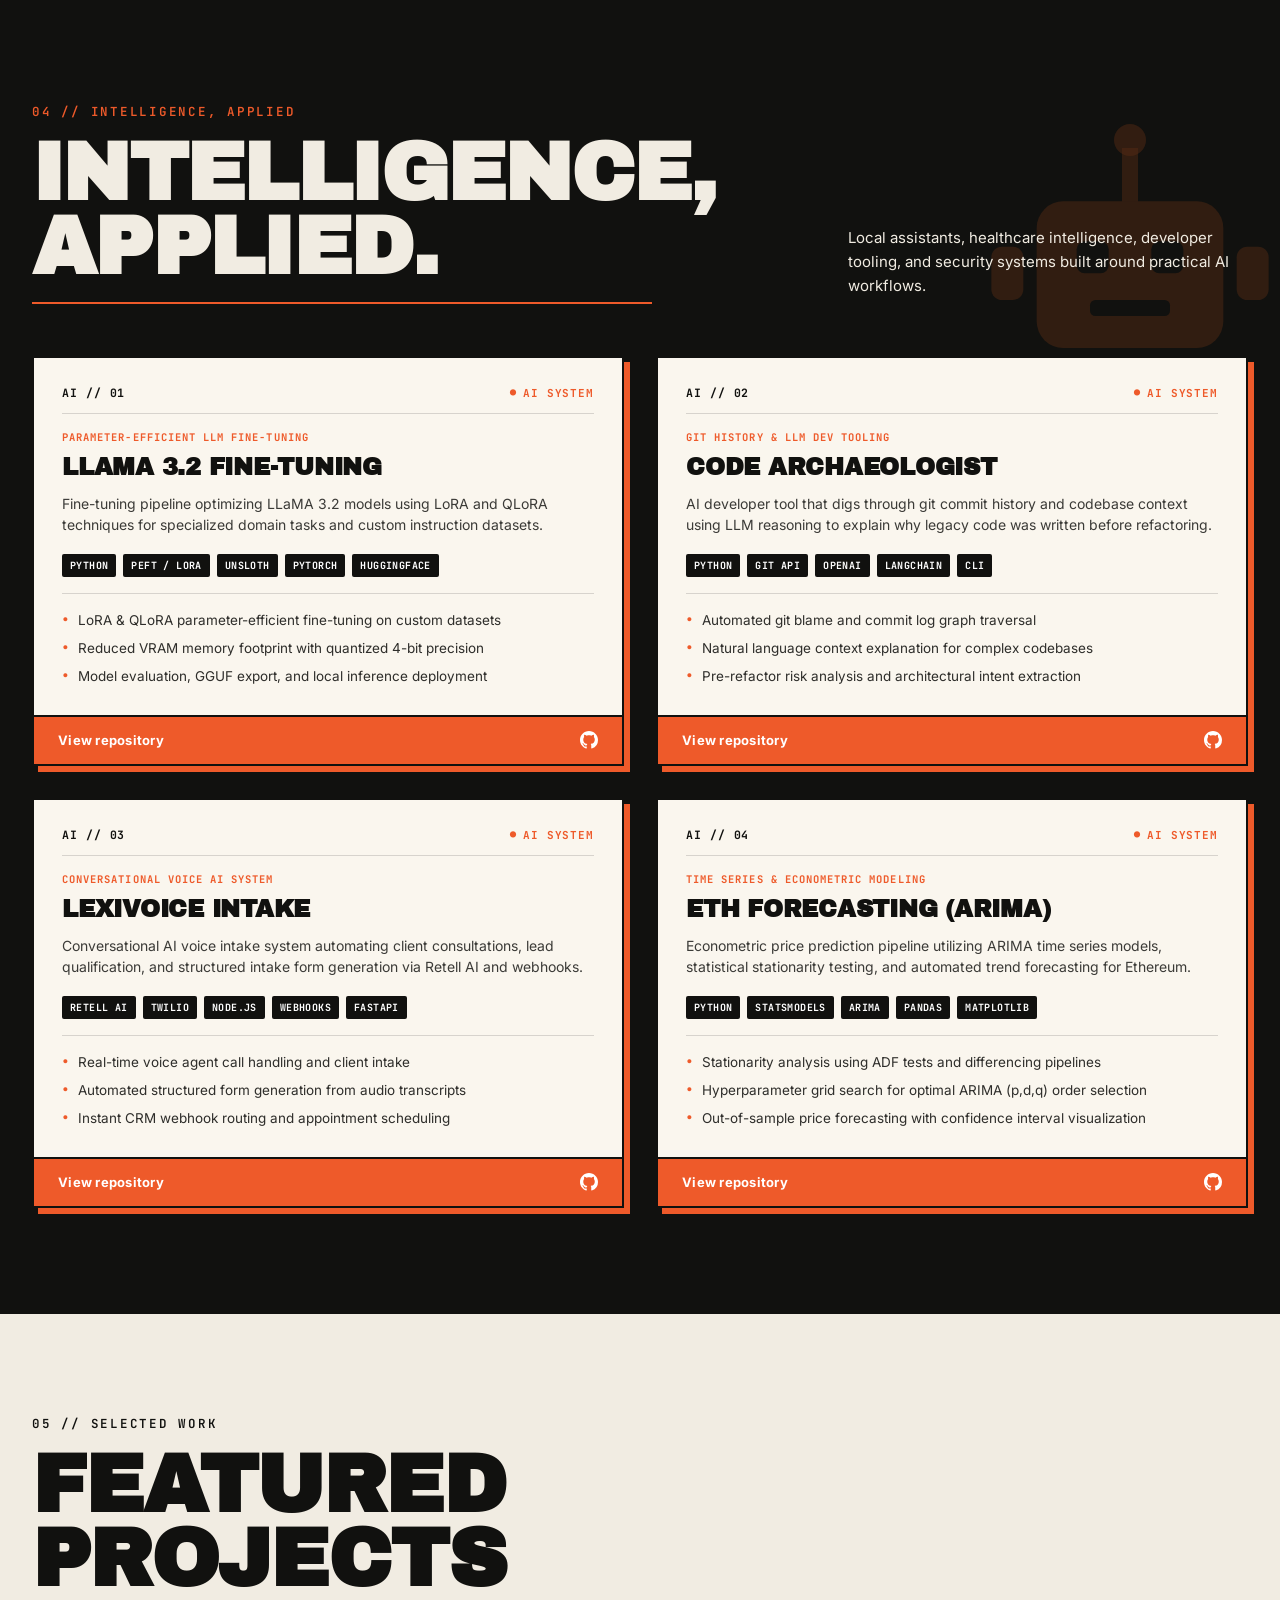
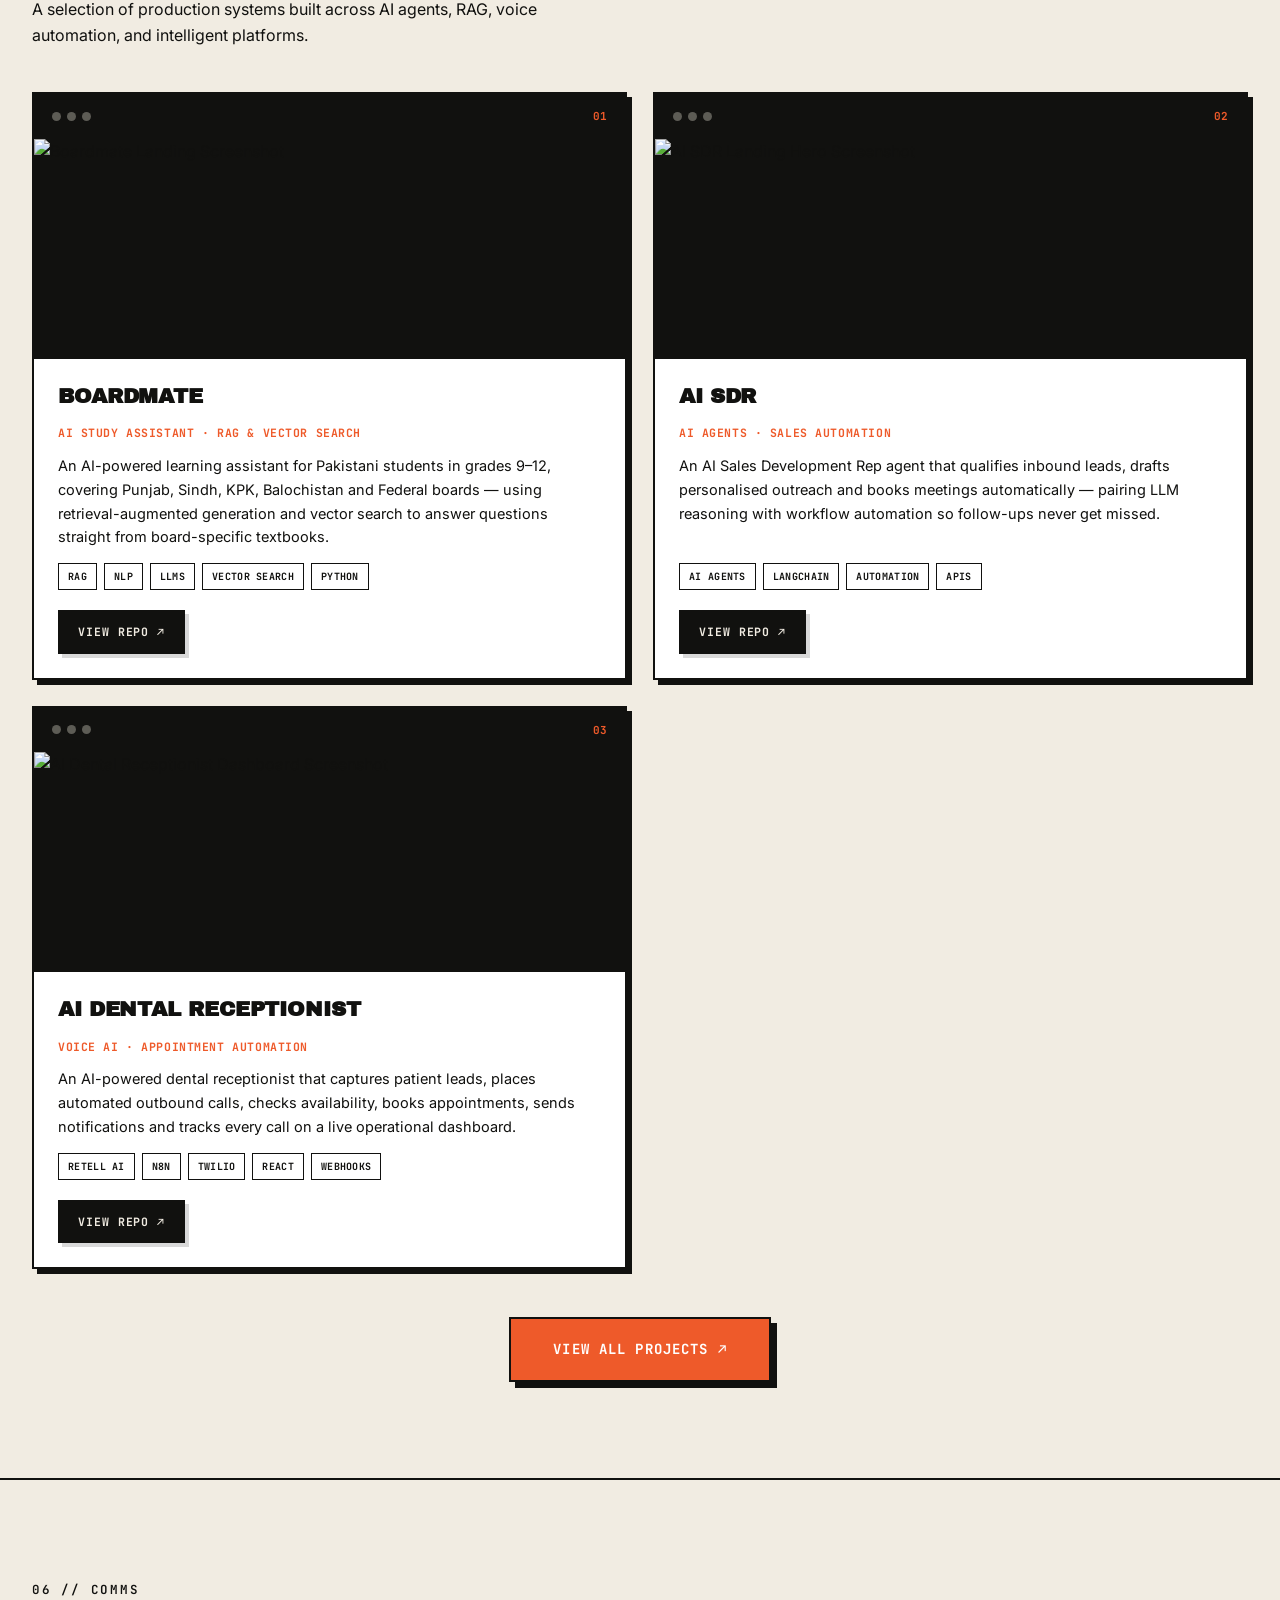
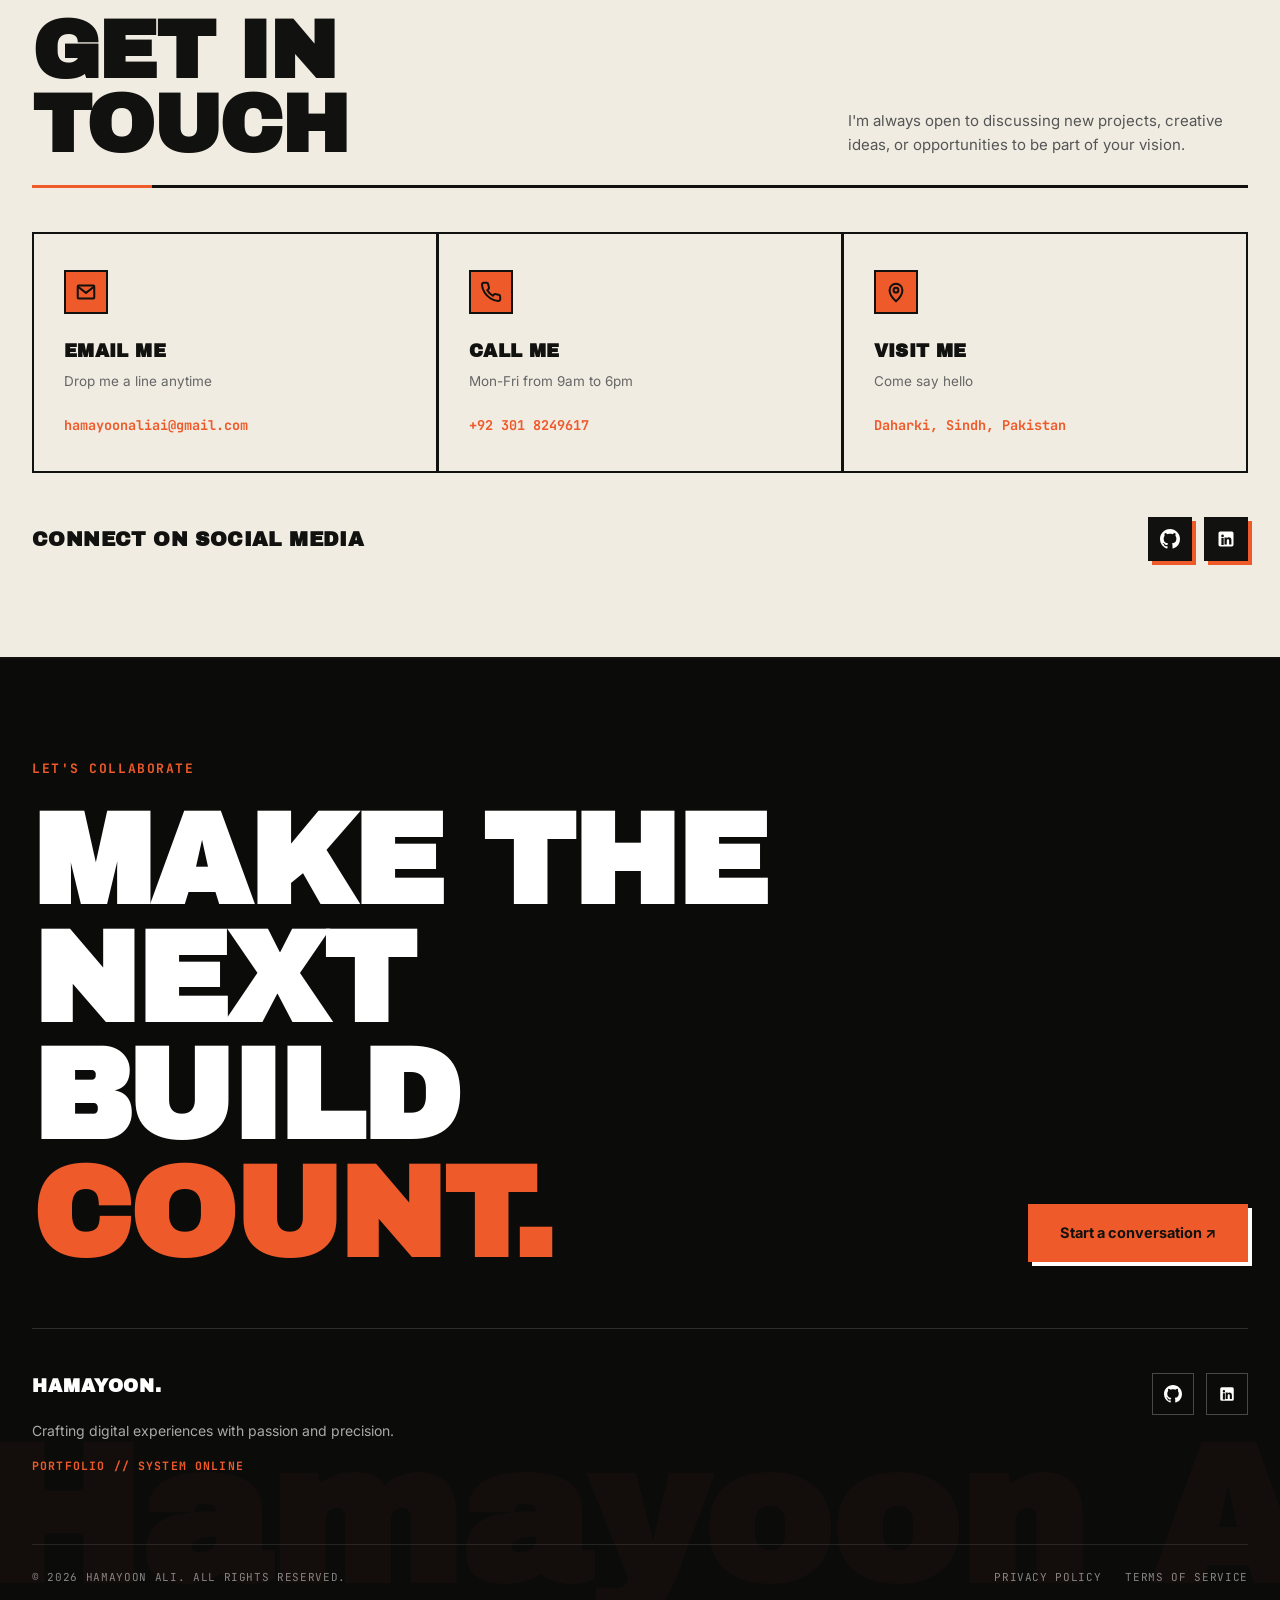
==== commit fc958c69: "Replace hero with black portrait-led design matching reference Rebuilds the hero section only: pure " ====
--- a/index.html
+++ b/index.html
@@ -12,87 +12,43 @@
 </head>
 <body>
 
-  <!-- ============ NAV HEADER ============ -->
-  <header class="site-header" id="top">
-    <div class="header-inner">
-      <a class="logo" href="#top" aria-label="Hamayoon — home">
-        <!-- Bat Logo Mark -->
-        <svg class="logo-mark" viewBox="0 0 24 24" fill="currentColor">
-          <path d="M2 4.5C4.5 4.5 7 6.5 8 9C9.5 7.5 11.5 7 12 7C12.5 7 14.5 7.5 16 9C17 6.5 19.5 4.5 22 4.5C22 8 20 12 17 13C17.5 14.5 17 18.5 12 20C7 18.5 6.5 14.5 7 13C4 12 2 8 2 4.5Z"/>
-        </svg>
-        <div class="logo-text">
-          <span class="logo-main">HAMAYOON</span>
-          <span class="logo-sub">AI DEVELOPER // SE</span>
-        </div>
-      </a>
-
-      <button class="nav-toggle" id="navToggle" aria-label="Toggle navigation" aria-expanded="false">
-        <span></span><span></span><span></span>
-      </button>
-
-      <nav class="main-nav" id="mainNav">
-        <a href="#about">
-          <svg class="nav-icon" viewBox="0 0 24 24" fill="none" stroke="currentColor" stroke-width="2.5" stroke-linecap="round" stroke-linejoin="round"><path d="M20 21v-2a4 4 0 0 0-4-4H8a4 4 0 0 0-4 4v2"></path><circle cx="12" cy="7" r="4"></circle></svg>
-          ABOUT
-        </a>
-        <a href="#resume">
-          <svg class="nav-icon" viewBox="0 0 24 24" fill="none" stroke="currentColor" stroke-width="2.5" stroke-linecap="round" stroke-linejoin="round"><rect x="2" y="7" width="20" height="14" rx="2" ry="2"></rect><path d="M16 21V5a2 2 0 0 0-2-2h-4a2 2 0 0 0-2 2v16"></path></svg>
-          RESUME
-        </a>
-        <a href="#projects">
-          <svg class="nav-icon" viewBox="0 0 24 24" fill="none" stroke="currentColor" stroke-width="2.5" stroke-linecap="round" stroke-linejoin="round"><path d="M22 19a2 2 0 0 1-2 2H4a2 2 0 0 1-2-2V5a2 2 0 0 1 2-2h5l2 3h9a2 2 0 0 1 2 2z"></path></svg>
-          PROJECTS
-        </a>
-        <a href="#contact">
-          <svg class="nav-icon" viewBox="0 0 24 24" fill="none" stroke="currentColor" stroke-width="2.5" stroke-linecap="round" stroke-linejoin="round"><path d="M4 4h16c1.1 0 2 .9 2 2v12c0 1.1-.9 2-2 2H4c-1.1 0-2-.9-2-2V6c0-1.1.9-2 2-2z"></path><polyline points="22,6 12,13 2,6"></polyline></svg>
-          CONTACT
-        </a>
+  <!-- ============ HERO SECTION ============ -->
+  <header class="hero-nav" id="top">
+    <a class="hero-word" href="#top" aria-label="Hamayoon Ali home">HA<span>.</span></a>
+    <button class="hero-menu-btn" type="button" aria-label="Open navigation menu" aria-expanded="false" aria-controls="site-menu"><span></span><span></span></button>
+  </header>
+
+  <section class="hero-black" id="hero">
+    <p class="hero-title">HAMAYOON ALI</p>
+
+    <div class="hero-portrait-stage">
+      <img class="hero-portrait-img" src="assets/hamayoon-cutout.png" alt="Hamayoon Ali" width="1254" height="1155" fetchpriority="high">
+      <div class="hero-portrait-fade" aria-hidden="true"></div>
+    </div>
+
+    <div class="hero-role-wrap">
+      <h1 class="sr-only">AI Systems Engineer</h1>
+      <div class="hero-role-track" aria-hidden="true">
+        <span class="hero-role is-active" data-role="1">AI Systems Engineer</span>
+        <span class="hero-role" data-role="2">Full-Stack Engineer</span>
+      </div>
+    </div>
+  </section>
+
+  <dialog id="site-menu" class="site-menu" aria-label="Site navigation">
+    <button class="menu-close" type="button" aria-label="Close navigation">×</button>
+    <div class="menu-inner">
+      <p class="menu-eyebrow">NAVIGATE / HAMAYOON ALI</p>
+      <nav>
+        <a href="#top"><small>01</small>Home<span>↗</span></a>
+        <a href="#about"><small>02</small>About<span>↗</span></a>
+        <a href="#resume"><small>03</small>Resume<span>↗</span></a>
+        <a href="#projects"><small>04</small>Projects<span>↗</span></a>
+        <a href="#contact"><small>05</small>Contact<span>↗</span></a>
       </nav>
-
-      <a class="status-badge" href="#contact"><span class="dot"></span>OPEN FOR WORK</a>
-    </div>
-  </header>
-
-  <!-- ============ HERO SECTION ============ -->
-  <section class="hero">
-    <div class="hero-grid-bg">
-      <canvas id="heroGridCanvas"></canvas>
-    </div>
-    <div class="hero-decor-wrap" aria-hidden="true">
-      <div class="hero-decor-square"></div>
-    </div>
-    <div class="hero-code-bg" aria-hidden="true">
-      <svg width="420" height="280" viewBox="0 0 200 130" fill="none" stroke="currentColor" stroke-width="12" stroke-linecap="round" stroke-linejoin="round">
-        <path d="M 50,20 L 15,65 L 50,110" />
-        <path d="M 115,15 L 85,115" />
-        <path d="M 150,20 L 185,65 L 150,110" />
-      </svg>
-    </div>
-
-    <div class="hero-inner">
-      <div class="hero-top-row hero-anim d1">
-        <span class="eyebrow">PORTFOLIO // 2026</span>
-        <span class="availability"><span class="dot"></span>AVAILABLE FOR SELECTED WORK</span>
-      </div>
-
-      <h1 class="hero-name">
-        <span class="line-1 hero-anim d2">HAMAYOON</span>
-        <span class="line-2 hero-anim d3">AI DEVELOPER.</span>
-      </h1>
-
-      <div class="hero-divider"></div>
-
-      <div class="hero-bottom hero-anim d5">
-        <div class="hero-tagline">
-          BUILDING AS A <span class="accent" id="roleText">FULL STACK AI DEVELOPER</span><span class="cursor">_</span>
-        </div>
-        <div class="hero-cta-row">
-          <a class="btn btn-solid" href="#projects">VIEW SELECTED WORK</a>
-          <a class="btn btn-outline" href="#contact">START A CONVERSATION</a>
-        </div>
-      </div>
-    </div>
-  </section>
+      <a class="menu-email" href="mailto:hamayoonaliai@gmail.com">hamayoonaliai@gmail.com ↗</a>
+    </div>
+  </dialog>
 
   <!-- ============ ABOUT SECTION ============ -->
   <section class="section about-section" id="about">
--- a/styles.css
+++ b/styles.css
@@ -81,53 +81,6 @@
   transform: translateY(0);
 }
 
-/* ---------- Hero load-in sequence ---------- */
-@keyframes heroFadeUp {
-  from { opacity: 0; transform: translateY(30px); }
-  to { opacity: 1; transform: translateY(0); }
-}
-
-@keyframes heroPopIn {
-  0% { opacity: 0; transform: scale(0.3) rotate(-25deg); }
-  70% { opacity: 1; transform: scale(1.08) rotate(5deg); }
-  100% { opacity: 1; transform: scale(1) rotate(0deg); }
-}
-
-@keyframes spinInfinite {
-  from { transform: rotate(0deg); }
-  to { transform: rotate(360deg); }
-}
-
-@keyframes lineDraw {
-  from { transform: scaleX(0); }
-  to { transform: scaleX(1); }
-}
-
-@keyframes gridFade {
-  from { opacity: 0; }
-  to { opacity: 1; }
-}
-
-@keyframes bgGraphicDrift {
-  0%, 100% { transform: translateY(0px); opacity: 0.14; }
-  50% { transform: translateY(-14px); opacity: 0.14; }
-}
-
-@keyframes bgGraphicFadeIn {
-  from { opacity: 0; }
-  to { opacity: 0.14; }
-}
-
-.hero-anim {
-  opacity: 0;
-  animation: heroFadeUp .85s cubic-bezier(.16, .84, .44, 1) forwards;
-}
-
-.hero-anim.d1 { animation-delay: .05s; }
-.hero-anim.d2 { animation-delay: .20s; }
-.hero-anim.d3 { animation-delay: .36s; }
-.hero-anim.d5 { animation-delay: .72s; }
-
 /* ---------- Eyebrow / labels ---------- */
 .eyebrow {
   font-family: var(--mono);
@@ -218,345 +171,6 @@
   box-shadow: 4px 4px 0 var(--accent);
 }
 
-/* ================= HEADER ================= */
-.site-header {
-  position: sticky;
-  top: 0;
-  z-index: 100;
-  background: var(--bg-cream);
-  border-bottom: 3px solid var(--ink-black);
-  height: 85px;
-  display: flex;
-  align-items: center;
-}
-
-.header-inner {
-  max-width: var(--maxw);
-  width: 100%;
-  margin: 0 auto;
-  padding: 0 32px;
-  display: flex;
-  align-items: center;
-  justify-content: space-between;
-  gap: 20px;
-}
-
-.logo {
-  display: flex;
-  align-items: center;
-  gap: 12px;
-  text-decoration: none;
-}
-
-.logo-mark {
-  color: var(--accent);
-  flex-shrink: 0;
-  width: 34px;
-  height: 34px;
-}
-
-.logo-text {
-  display: flex;
-  flex-direction: column;
-  line-height: 1.1;
-}
-
-.logo-main {
-  font-family: var(--mono);
-  font-size: 14px;
-  font-weight: 700;
-  letter-spacing: .04em;
-  color: var(--ink-black);
-  text-transform: uppercase;
-}
-
-.logo-sub {
-  font-family: var(--mono);
-  font-size: 10px;
-  font-weight: 600;
-  letter-spacing: .12em;
-  color: var(--accent);
-  text-transform: uppercase;
-}
-
-.main-nav {
-  display: flex;
-  border: 2px solid var(--ink-black);
-  box-shadow: 4px 4px 0 var(--accent);
-  background: var(--white);
-  padding: 0;
-}
-
-.main-nav a {
-  font-family: var(--mono);
-  font-size: 11.5px;
-  font-weight: 600;
-  letter-spacing: .08em;
-  padding: 11px 16px;
-  display: flex;
-  align-items: center;
-  gap: 8px;
-  border-right: 2px solid var(--ink-black);
-  transition: background .15s ease, color .15s ease;
-  color: var(--ink-black);
-  text-transform: uppercase;
-}
-
-.main-nav a:last-child {
-  border-right: none;
-}
-
-.main-nav a:hover {
-  background: var(--ink-black);
-  color: var(--bg-cream);
-}
-
-.nav-icon {
-  width: 14px;
-  height: 14px;
-  flex-shrink: 0;
-}
-
-.status-badge {
-  font-family: var(--mono);
-  font-size: 11px;
-  font-weight: 700;
-  letter-spacing: .08em;
-  border: 2px solid var(--ink-black);
-  padding: 11px 18px;
-  display: flex;
-  align-items: center;
-  gap: 8px;
-  white-space: nowrap;
-  transition: background .15s ease, color .15s ease, box-shadow .15s ease;
-  background: var(--white);
-  color: var(--ink-black);
-  box-shadow: 3px 3px 0 var(--ink-black);
-}
-
-.status-badge .dot {
-  width: 8px;
-  height: 8px;
-  background: var(--accent);
-  display: inline-block;
-  border: 1px solid var(--ink-black);
-  flex-shrink: 0;
-}
-
-.status-badge:hover {
-  background: var(--ink-black);
-  color: var(--bg-cream);
-  box-shadow: 3px 3px 0 var(--accent);
-}
-
-.nav-toggle {
-  display: none;
-  border: 2px solid var(--ink-black);
-  background: transparent;
-  padding: 9px 11px;
-  cursor: pointer;
-}
-
-.nav-toggle span {
-  display: block;
-  width: 20px;
-  height: 2px;
-  background: var(--ink-black);
-  margin: 4px 0;
-}
-
-@media (max-width: 920px) {
-  .main-nav {
-    display: none;
-    position: absolute;
-    top: 100%;
-    left: 0;
-    right: 0;
-    flex-direction: column;
-    background: var(--white);
-    border-top: none;
-    box-shadow: 0 4px 12px rgba(0,0,0,0.15);
-  }
-  .main-nav.open {
-    display: flex;
-  }
-  .main-nav a {
-    border-right: none;
-    border-bottom: 2px solid var(--ink-black);
-    padding: 14px 20px;
-  }
-  .status-badge {
-    display: none;
-  }
-  .nav-toggle {
-    display: block;
-  }
-  .header-inner {
-    position: relative;
-  }
-}
-
-/* ================= HERO ================= */
-.hero {
-  position: relative;
-  overflow: hidden;
-  border-bottom: 3px solid var(--ink-black);
-  min-height: calc(100vh - 85px);
-  height: calc(100vh - 85px);
-  padding: 48px 0 44px;
-  display: flex;
-  flex-direction: column;
-  justify-content: space-between;
-  background: var(--bg-cream);
-}
-
-.hero-grid-bg {
-  position: absolute;
-  inset: 0;
-  pointer-events: auto;
-  z-index: 0;
-  overflow: hidden;
-}
-
-#heroGridCanvas {
-  position: absolute;
-  top: 0;
-  left: 0;
-  width: 100%;
-  height: 100%;
-  display: block;
-}
-
-.hero-decor-wrap {
-  position: absolute;
-  top: 100px;
-  right: 70px;
-  width: 56px;
-  height: 56px;
-  z-index: 3;
-  pointer-events: none;
-  opacity: 0;
-  animation: heroPopIn .7s cubic-bezier(.2,.9,.35,1.1) .3s forwards;
-}
-
-.hero-decor-square {
-  width: 56px;
-  height: 56px;
-  background: var(--accent);
-  border: 3px solid var(--ink-black);
-  box-shadow: 4px 4px 0 var(--ink-black);
-  animation: spinInfinite 14s linear infinite;
-}
-
-.hero-code-bg {
-  position: absolute;
-  right: 4%;
-  top: 50%;
-  transform: translateY(-50%);
-  color: var(--accent);
-  opacity: 0;
-  pointer-events: none;
-  user-select: none;
-  z-index: 1;
-  animation: bgGraphicFadeIn .5s ease .3s forwards, bgGraphicDrift 7s ease-in-out 0.8s infinite;
-}
-
-.hero-inner {
-  position: relative;
-  max-width: var(--maxw);
-  margin: 0 auto;
-  padding: 0 32px;
-  width: 100%;
-  z-index: 2;
-  display: flex;
-  flex-direction: column;
-  justify-content: space-between;
-  height: 100%;
-  flex: 1;
-}
-
-.hero-top-row {
-  display: flex;
-  align-items: center;
-  justify-content: space-between;
-  flex-wrap: wrap;
-  gap: 14px;
-  margin-bottom: 64px;
-}
-
-.availability {
-  font-family: var(--mono);
-  font-size: 12px;
-  font-weight: 700;
-  letter-spacing: .1em;
-  color: var(--accent);
-  display: flex;
-  align-items: center;
-  gap: 9px;
-  text-transform: uppercase;
-}
-
-.availability .dot {
-  width: 9px;
-  height: 9px;
-  background: var(--accent);
-  border: 2px solid var(--ink-black);
-  display: inline-block;
-  flex-shrink: 0;
-}
-
-.hero-name {
-  font-family: var(--display);
-  text-transform: uppercase;
-  line-height: .9;
-  letter-spacing: -.03em;
-}
-
-.hero-name .line-1 {
-  display: block;
-  color: var(--ink-black);
-  font-size: clamp(3rem, 11vw, 8.2rem);
-}
-
-.hero-name .line-2 {
-  display: block;
-  color: var(--accent);
-  font-size: clamp(2.5rem, 9.2vw, 6.8rem);
-  margin-top: 0;
-}
-
-.hero-divider {
-  height: 2px;
-  background: var(--ink-black);
-  margin: 52px 0 34px;
-  width: 100%;
-  transform-origin: left;
-  transform: scaleX(0);
-  animation: lineDraw .9s cubic-bezier(.16,.84,.44,1) .56s forwards;
-}
-
-.hero-bottom {
-  display: flex;
-  justify-content: space-between;
-  align-items: flex-end;
-  flex-wrap: wrap;
-  gap: 26px;
-}
-
-.hero-tagline {
-  font-family: var(--mono);
-  font-size: clamp(15px, 2vw, 18px);
-  font-weight: 600;
-  letter-spacing: .02em;
-  max-width: 540px;
-  text-transform: uppercase;
-  color: var(--ink-black);
-}
-
-.hero-tagline .accent {
-  color: var(--accent);
-}
-
 .cursor {
   display: inline-block;
   animation: blink 1.1s steps(1) infinite;
@@ -566,39 +180,6 @@
 
 @keyframes blink {
   50% { opacity: 0; }
-}
-
-.hero-cta-row {
-  display: flex;
-  gap: 14px;
-  flex-wrap: wrap;
-}
-
-@media (max-width: 768px) {
-  .site-header {
-    height: auto;
-    padding: 12px 0;
-  }
-  .hero-decor-wrap {
-    top: 20px;
-    right: 20px;
-    width: 40px;
-    height: 40px;
-  }
-  .hero-decor-square {
-    width: 40px;
-    height: 40px;
-  }
-  .hero-top-row {
-    margin-bottom: 36px;
-  }
-  .hero-divider {
-    margin: 36px 0 24px;
-  }
-  .hero-code-bg svg {
-    width: 260px;
-    height: 180px;
-  }
 }
 
 /* ================= SECTION SHARED ================= */
@@ -2889,3 +2470,282 @@
   }
 }
 
+/* ================= HERO (BLACK, TALHA-REFERENCE) ================= */
+/* Geometry derived from the reference still (1904 x 908): wordmark 33/32,
+   menu 31x2 lines at right 40 / top 36, name cap-top y74, hair top y108,
+   head width 364, title cap 765-859 (size ~126, width ~1056). */
+.sr-only {
+  position: absolute;
+  width: 1px;
+  height: 1px;
+  padding: 0;
+  margin: -1px;
+  overflow: hidden;
+  clip: rect(0,0,0,0);
+  white-space: nowrap;
+  border: 0;
+}
+
+.hero-black {
+  --hero-nav-left: clamp(16px,1.75vw,34px);
+  --hero-nav-right: clamp(18px,2.1vw,40px);
+  --hero-nav-y: clamp(22px,3.5vh,36px);
+  --hero-name-top: clamp(52px,8.15vh,80px);
+  --hero-hair-top: clamp(74px,11.9vh,124px);
+  --hero-head-ratio: .3764;
+  --hero-head-target: min(22.4vw,46.5vh);
+  --hero-portrait-w: min(96vw,calc(var(--hero-head-target) / var(--hero-head-ratio)));
+  --hero-title-size: min(5.85vw,13.3vh);
+  --hero-title-bottom: clamp(18px,5.4vh,56px);
+  position: relative;
+  height: 100svh;
+  min-height: 100svh;
+  overflow: hidden;
+  background: #000;
+  -webkit-font-smoothing: antialiased;
+  -moz-osx-font-smoothing: grayscale;
+}
+
+.hero-nav {
+  position: absolute;
+  top: 0;
+  left: 0;
+  right: 0;
+  z-index: 20;
+  pointer-events: none;
+  height: 0;
+}
+
+.hero-word {
+  position: absolute;
+  left: var(--hero-nav-left, clamp(16px,1.75vw,34px));
+  top: var(--hero-nav-y, clamp(22px,3.5vh,36px));
+  font-family: var(--body);
+  font-size: clamp(17px,1.28vw,24px);
+  font-weight: 700;
+  letter-spacing: -.02em;
+  line-height: 1;
+  color: #fff;
+  text-decoration: none;
+  pointer-events: auto;
+}
+
+.hero-word span { color: #fff; }
+
+.hero-menu-btn {
+  position: absolute;
+  right: var(--hero-nav-right, clamp(18px,2.1vw,40px));
+  top: calc(var(--hero-nav-y, clamp(22px,3.5vh,36px)) + 4px);
+  display: flex;
+  flex-direction: column;
+  align-items: flex-end;
+  gap: 5px;
+  padding: 6px 0;
+  border: 0;
+  background: transparent;
+  cursor: pointer;
+  pointer-events: auto;
+}
+
+.hero-menu-btn span {
+  display: block;
+  width: clamp(24px,1.63vw,31px);
+  height: 2px;
+  background: #fff;
+  transition: transform .28s cubic-bezier(.22,.9,.24,1);
+}
+
+.hero-menu-btn:hover span:first-child { transform: translateX(-4px); }
+
+.hero-title {
+  position: absolute;
+  top: var(--hero-name-top);
+  left: 0;
+  right: 0;
+  z-index: 12;
+  margin: 0;
+  text-align: center;
+  font-family: var(--body);
+  font-size: clamp(10px,.69vw,13px);
+  font-weight: 600;
+  letter-spacing: .22em;
+  line-height: 1;
+  text-indent: .22em;
+  color: #fff;
+}
+
+.hero-portrait-stage {
+  position: absolute;
+  top: var(--hero-hair-top);
+  left: 50%;
+  transform: translateX(-50%);
+  width: var(--hero-portrait-w);
+  z-index: 4;
+  pointer-events: none;
+}
+
+.hero-portrait-img { display: block; width: 100%; height: auto; }
+
+.hero-portrait-fade {
+  position: absolute;
+  left: -6%;
+  right: -6%;
+  bottom: -2%;
+  height: 46%;
+  background: linear-gradient(to bottom, rgba(0,0,0,0) 0%, rgba(0,0,0,.3) 24%, rgba(0,0,0,.82) 50%, #000 72%);
+  pointer-events: none;
+}
+
+.hero-role-wrap {
+  position: absolute;
+  left: 0;
+  right: 0;
+  bottom: var(--hero-title-bottom);
+  z-index: 8;
+  display: flex;
+  justify-content: center;
+  height: calc(var(--hero-title-size) * 1.05);
+  padding: 0 2vw;
+  pointer-events: none;
+}
+
+.hero-role-track { position: relative; width: 100%; height: 100%; }
+
+.hero-role {
+  position: absolute;
+  left: 0;
+  right: 0;
+  bottom: 0;
+  display: flex;
+  align-items: flex-end;
+  justify-content: center;
+  font-family: var(--body);
+  font-size: var(--hero-title-size);
+  font-weight: 700;
+  letter-spacing: -.022em;
+  line-height: 1;
+  white-space: nowrap;
+  padding-bottom: .06em;
+  color: #fff;
+  background: linear-gradient(to bottom, #fff 12%, #d6d6d6 96%);
+  -webkit-background-clip: text;
+  background-clip: text;
+  -webkit-text-fill-color: transparent;
+  filter: blur(6px) drop-shadow(0 0 34px rgba(255,255,255,.3)) drop-shadow(0 0 80px rgba(255,255,255,.12));
+  opacity: 0;
+  transform: translateY(4px);
+  transition: opacity .28s cubic-bezier(.22,.9,.24,1), filter .28s cubic-bezier(.22,.9,.24,1), transform .28s cubic-bezier(.22,.9,.24,1);
+}
+
+.hero-role.is-active {
+  opacity: 1;
+  transform: none;
+  filter: blur(0) drop-shadow(0 0 34px rgba(255,255,255,.3)) drop-shadow(0 0 80px rgba(255,255,255,.12));
+  transition: opacity .38s cubic-bezier(.22,.9,.24,1), filter .38s cubic-bezier(.22,.9,.24,1), transform .38s cubic-bezier(.22,.9,.24,1);
+}
+
+.hero-anim2 { animation: heroBlackFadeIn .6s cubic-bezier(.22,.9,.24,1) both; }
+@keyframes heroBlackFadeIn { from { opacity: 0; } to { opacity: 1; } }
+
+/* ---------- menu overlay ---------- */
+.site-menu {
+  position: fixed;
+  inset: 0;
+  width: 100%;
+  max-width: none;
+  height: 100%;
+  max-height: none;
+  margin: 0;
+  border: 0;
+  padding: 0;
+  background: #000;
+  color: #fff;
+  z-index: 60;
+  overflow: hidden;
+}
+
+.site-menu::backdrop { background: rgba(0,0,0,.85); }
+.site-menu[open] { display: flex; align-items: center; animation: heroBlackFadeIn .3s cubic-bezier(.22,.9,.24,1); }
+
+.menu-inner { width: 100%; padding: 0 clamp(24px,8vw,140px); }
+
+.menu-eyebrow {
+  font-family: var(--mono);
+  font-size: 10px;
+  letter-spacing: .16em;
+  color: #a8a6a2;
+  margin: 0 0 36px;
+}
+
+.menu-inner nav { display: flex; flex-direction: column; }
+
+.menu-inner nav a {
+  display: grid;
+  grid-template-columns: 48px 1fr auto;
+  align-items: center;
+  padding: 14px 0;
+  border-bottom: 1px solid rgba(255,255,255,.14);
+  font-family: var(--body);
+  font-size: clamp(32px,4.4vw,64px);
+  font-weight: 500;
+  letter-spacing: -.045em;
+  color: #fff;
+  text-decoration: none;
+  transition: padding .25s cubic-bezier(.22,.9,.24,1), opacity .2s;
+}
+
+.menu-inner nav a:first-child { border-top: 1px solid rgba(255,255,255,.14); }
+.menu-inner nav a:hover { padding-left: 10px; opacity: .72; }
+.menu-inner nav small { font: 10px var(--mono); letter-spacing: .08em; color: #a8a6a2; }
+.menu-inner nav a span { font-size: 24px; letter-spacing: 0; color: #a8a6a2; }
+
+.menu-email {
+  display: inline-block;
+  color: #a8a6a2;
+  font: 10px var(--mono);
+  letter-spacing: .1em;
+  margin-top: 34px;
+  border-bottom: 1px solid #444;
+  padding-bottom: 8px;
+  text-decoration: none;
+}
+
+.menu-close {
+  position: absolute;
+  top: calc(var(--hero-nav-y, clamp(22px,3.5vh,36px)) - 6px);
+  right: calc(var(--hero-nav-right, clamp(18px,2.1vw,40px)) - 8px);
+  width: 40px;
+  height: 40px;
+  border: 0;
+  background: transparent;
+  font-size: 30px;
+  line-height: 1;
+  cursor: pointer;
+  color: #fff;
+  z-index: 2;
+}
+
+@media (max-width: 900px) {
+  .hero-black {
+    --hero-head-target: min(27vw,34vh);
+    --hero-title-size: min(8.3vw,11vh);
+  }
+  .menu-inner nav a { grid-template-columns: 36px 1fr auto; font-size: 34px; }
+}
+
+@media (max-aspect-ratio: 4/5) {
+  .hero-black {
+    --hero-head-target: min(70vw,32vh);
+    --hero-portrait-w: min(190vw,calc(var(--hero-head-target) / var(--hero-head-ratio)));
+    --hero-title-size: min(8.6vw,7.6vh);
+    --hero-name-top: clamp(40px,6.4vh,80px);
+    --hero-hair-top: clamp(60px,9.6vh,130px);
+    --hero-title-bottom: clamp(18px,4.6vh,64px);
+  }
+}
+
+@media (prefers-reduced-motion: reduce) {
+  .hero-role { transition: none; transform: none; filter: drop-shadow(0 0 34px rgba(255,255,255,.3)); }
+  .hero-anim2 { animation: none !important; }
+}
+
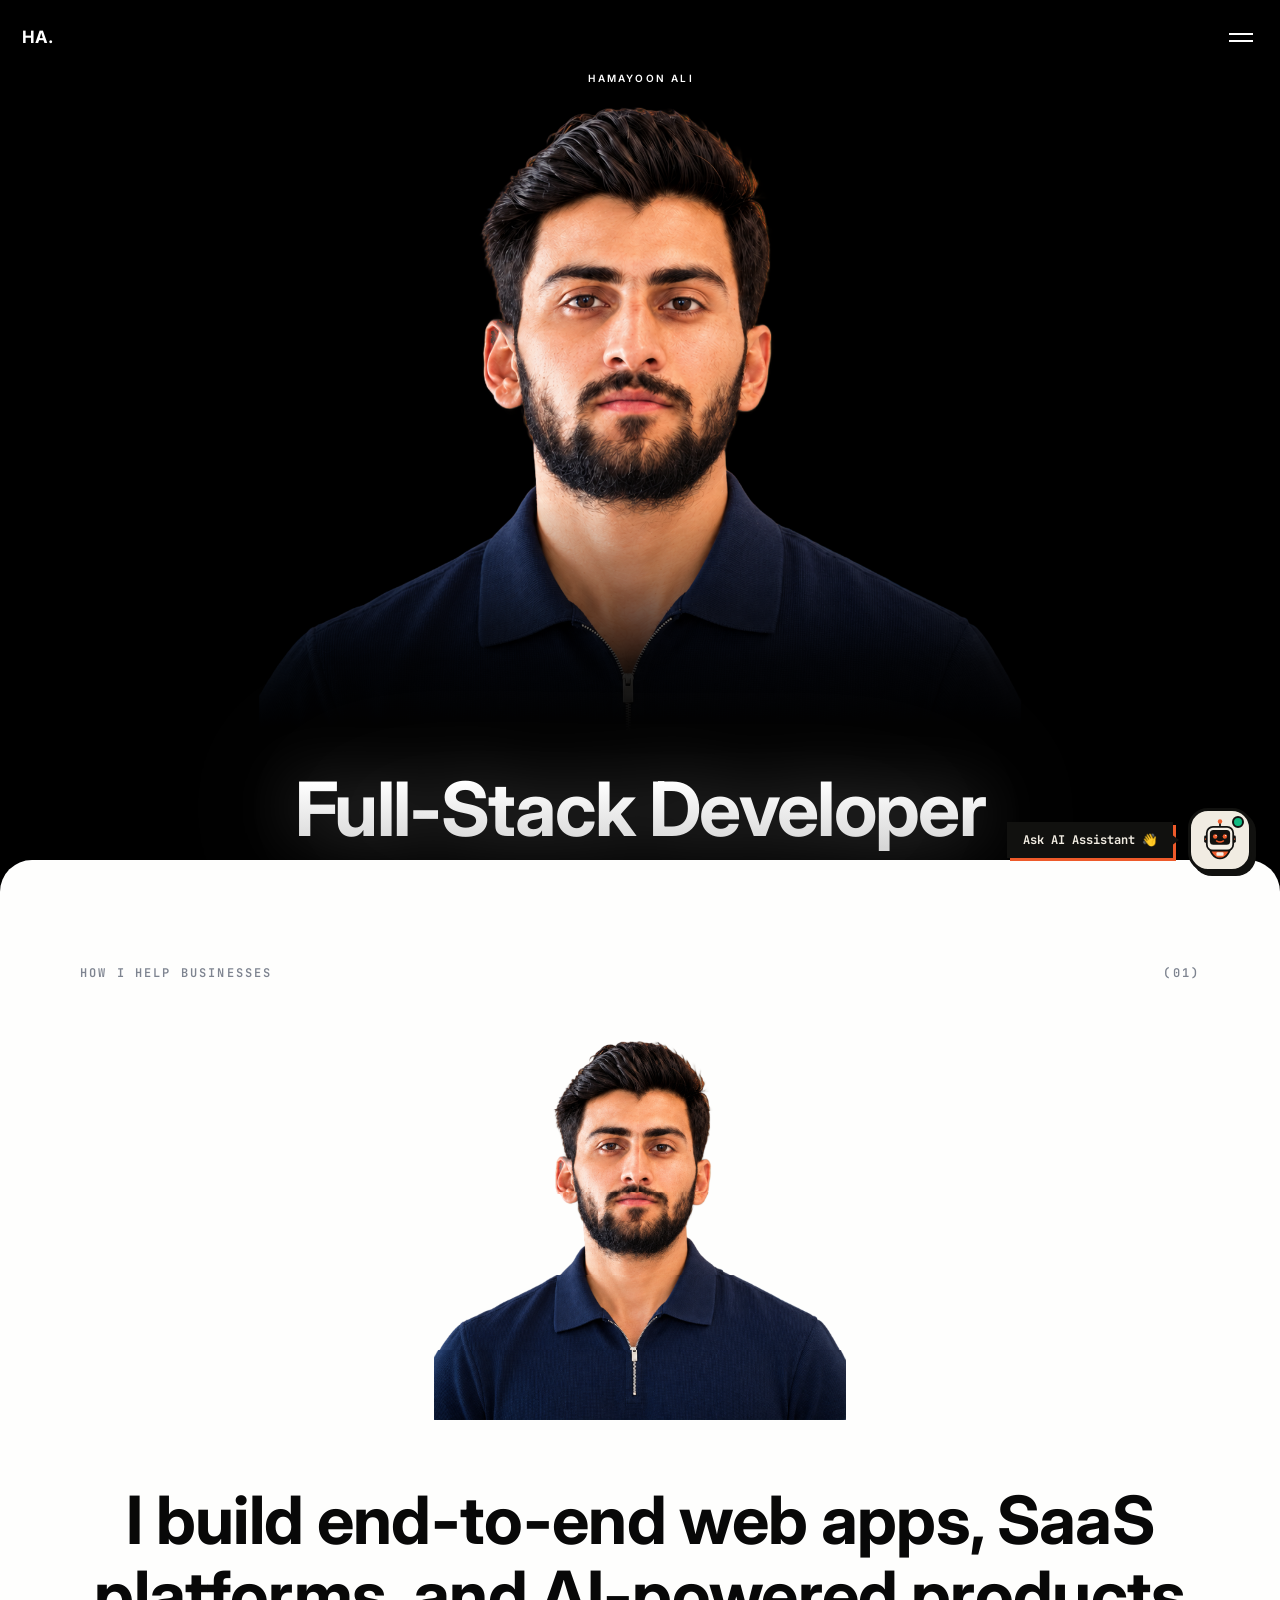
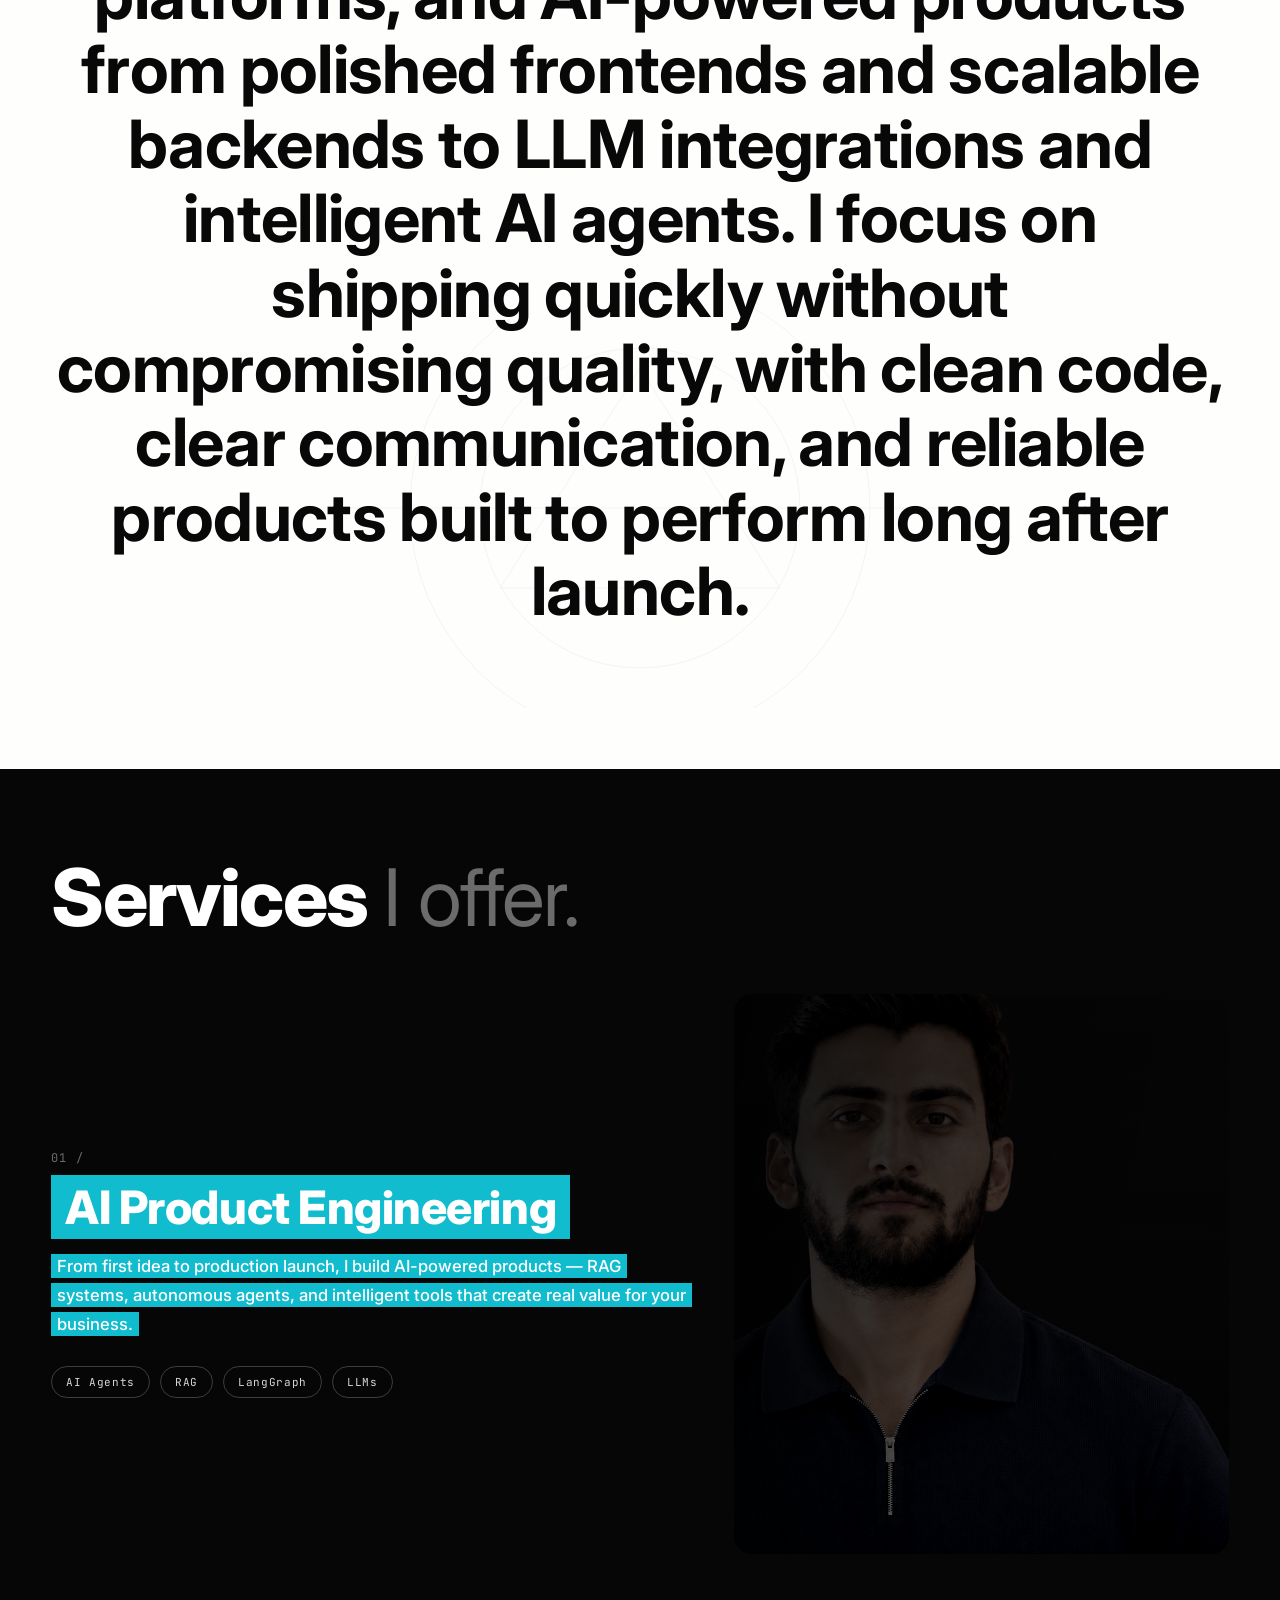
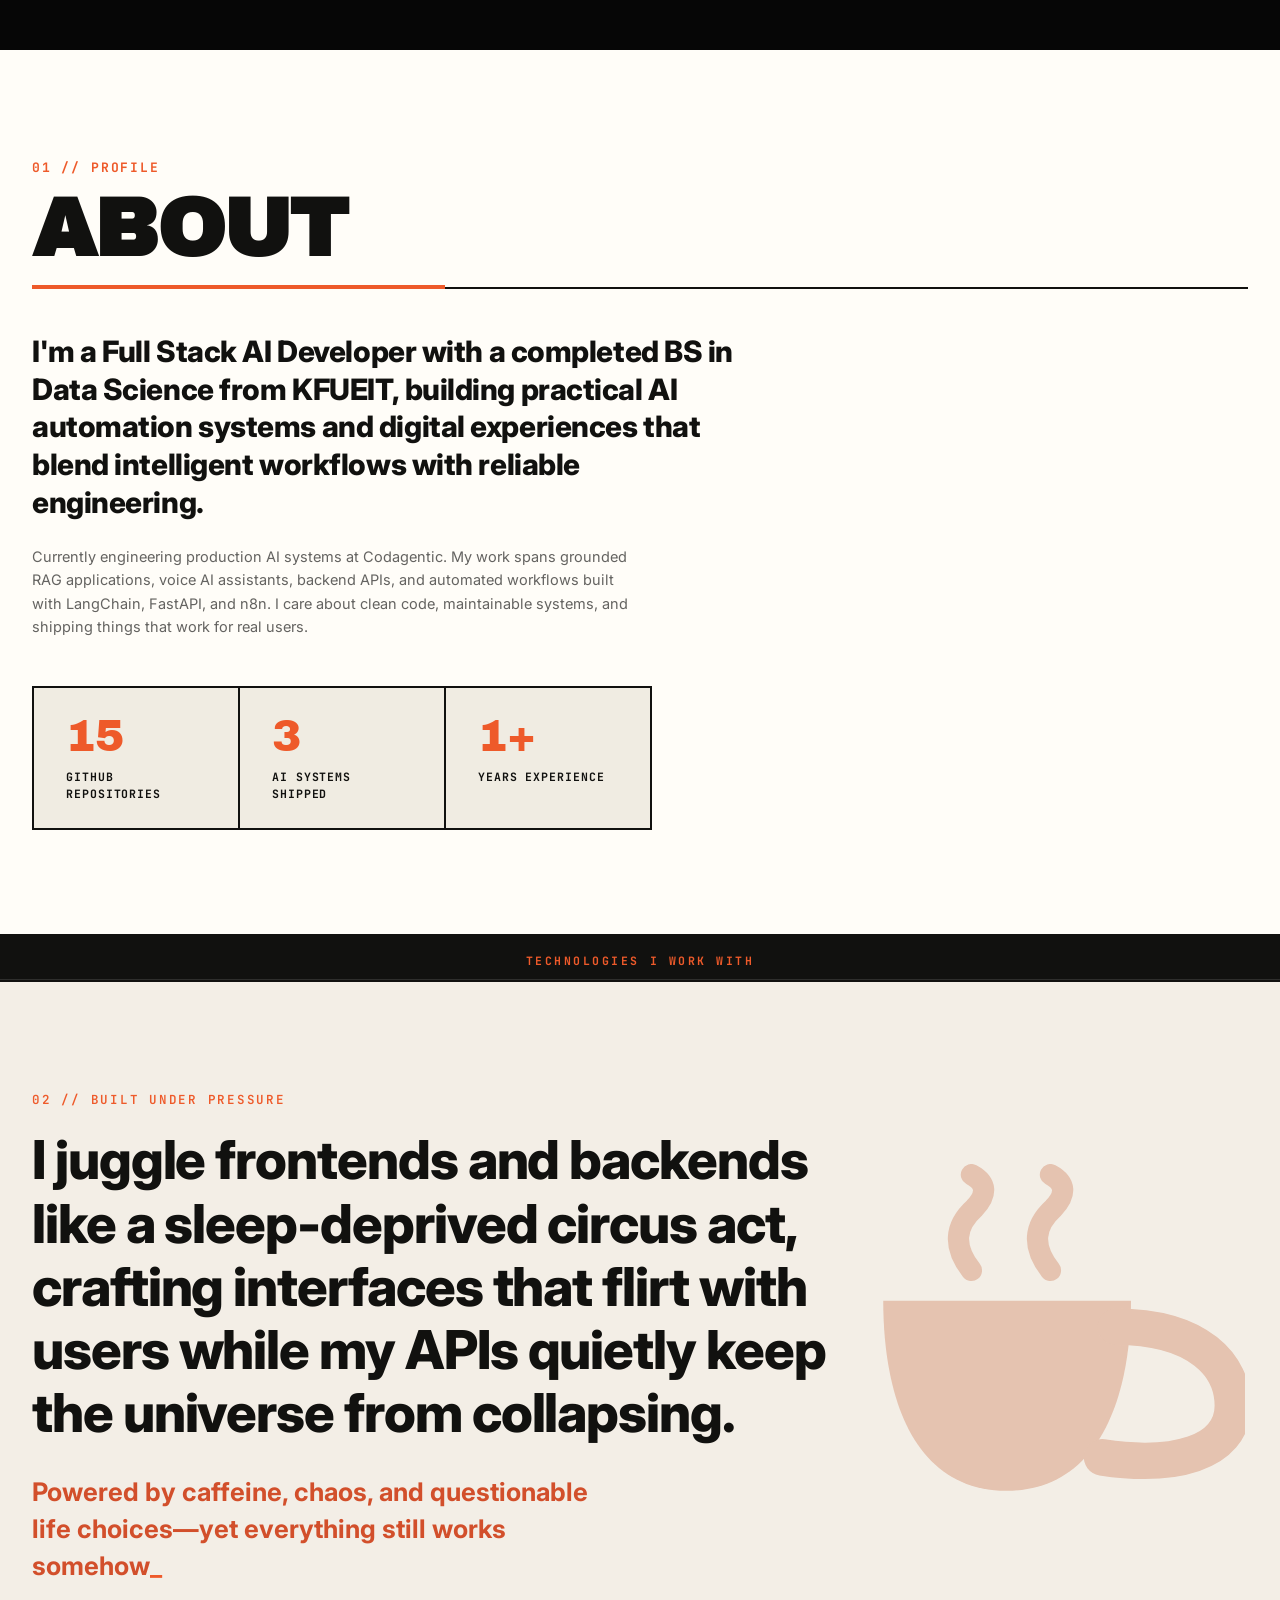
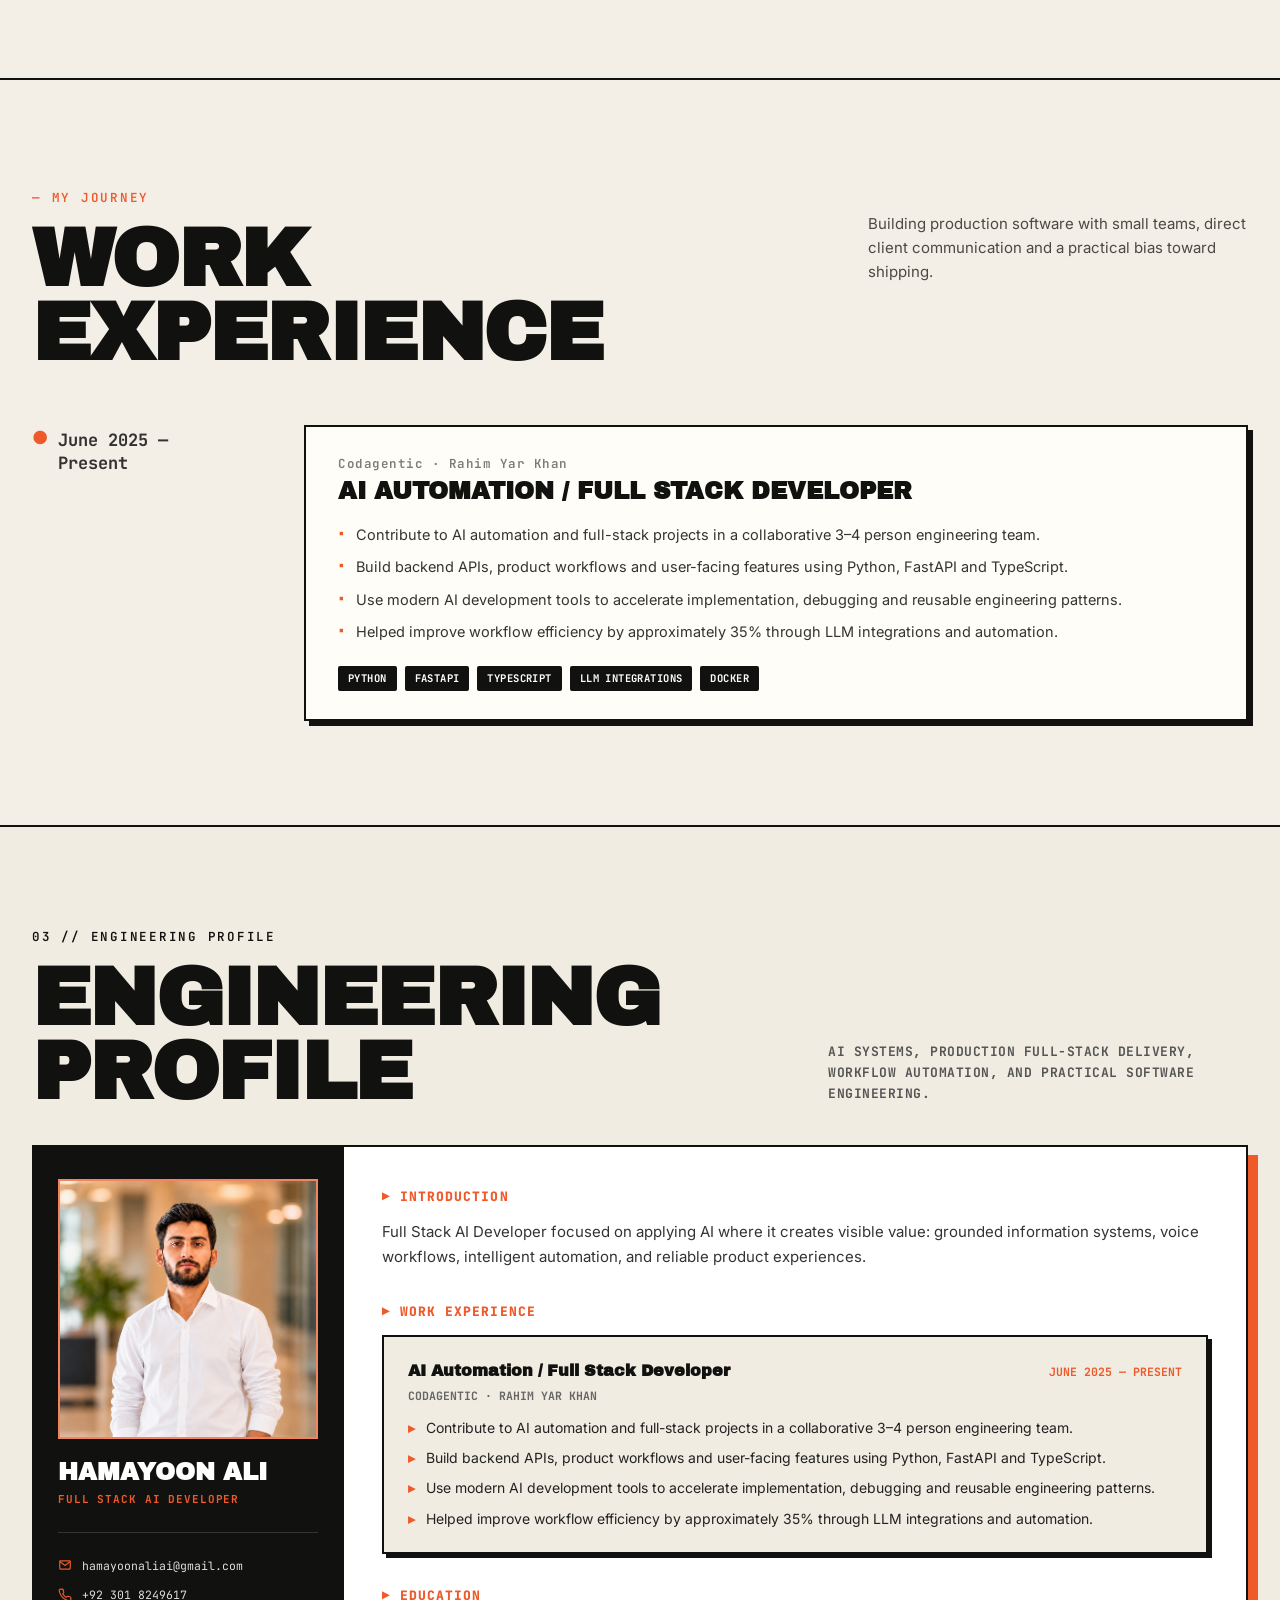
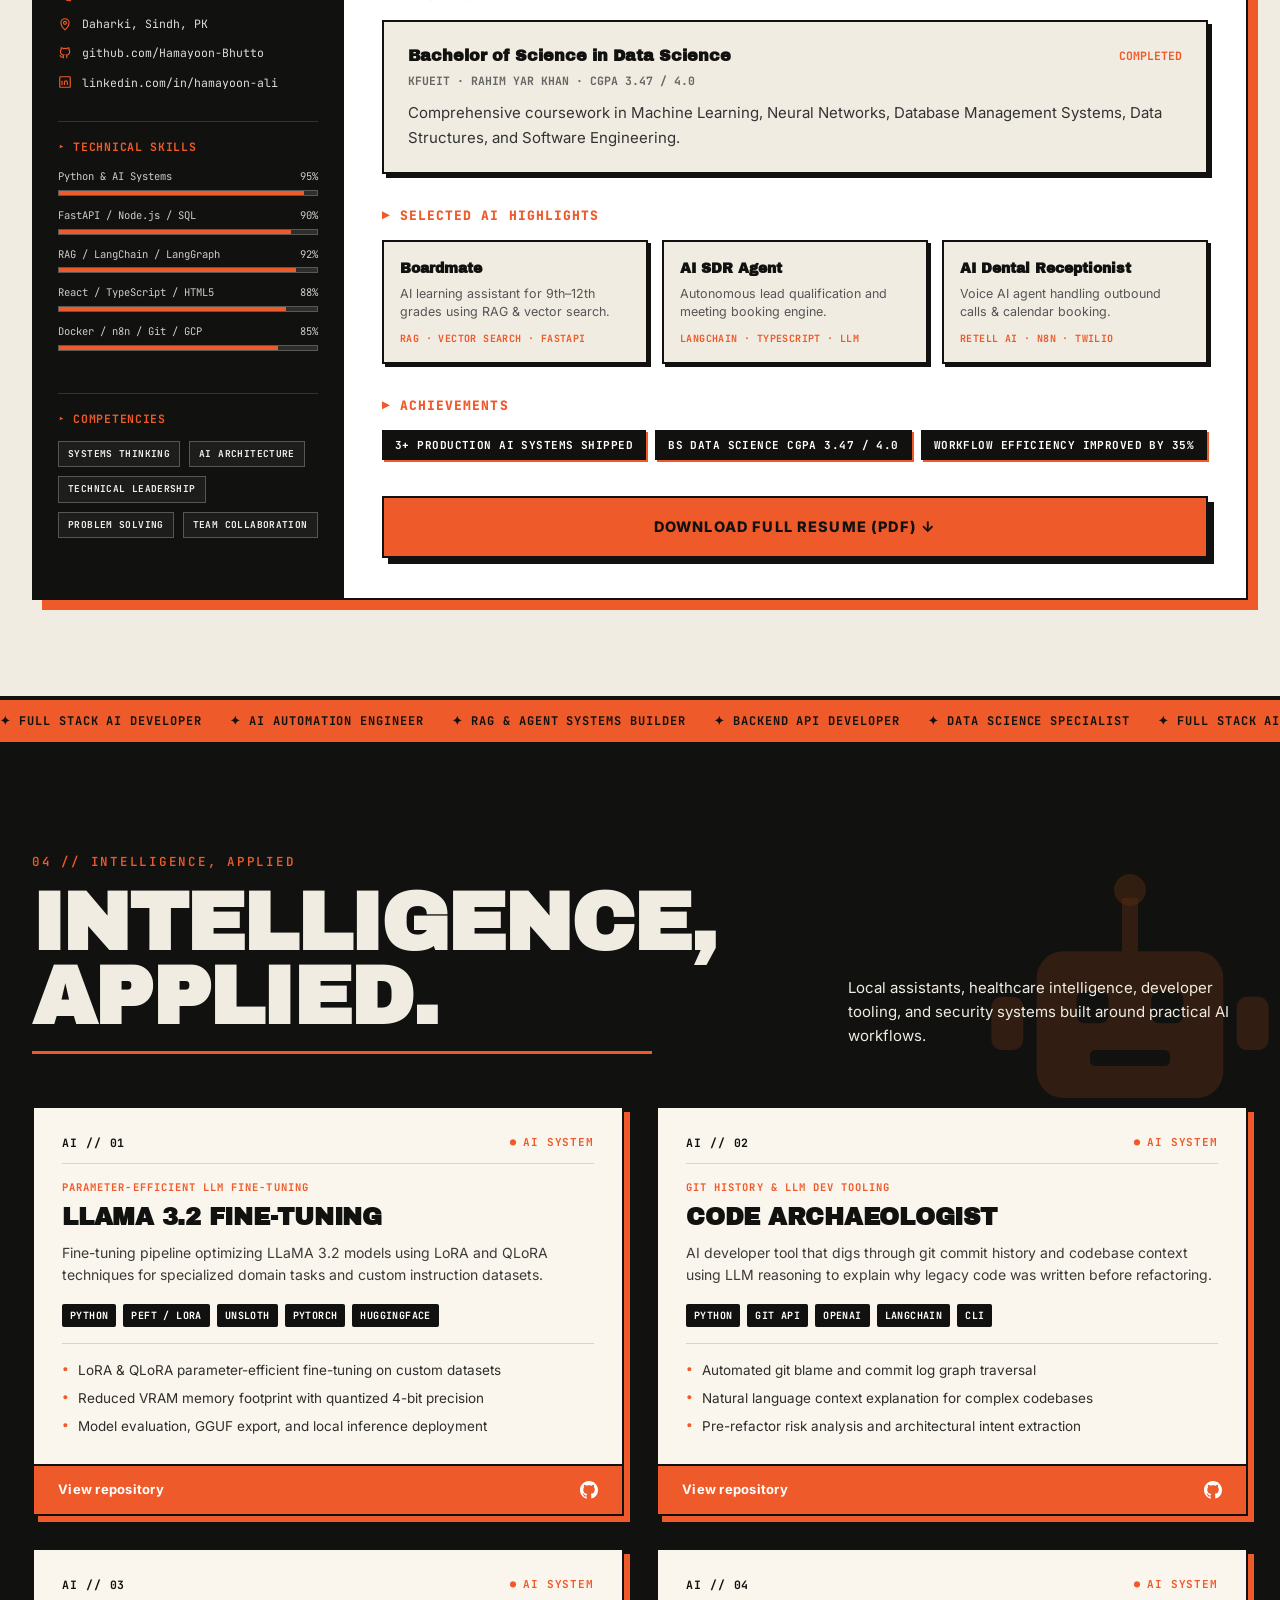
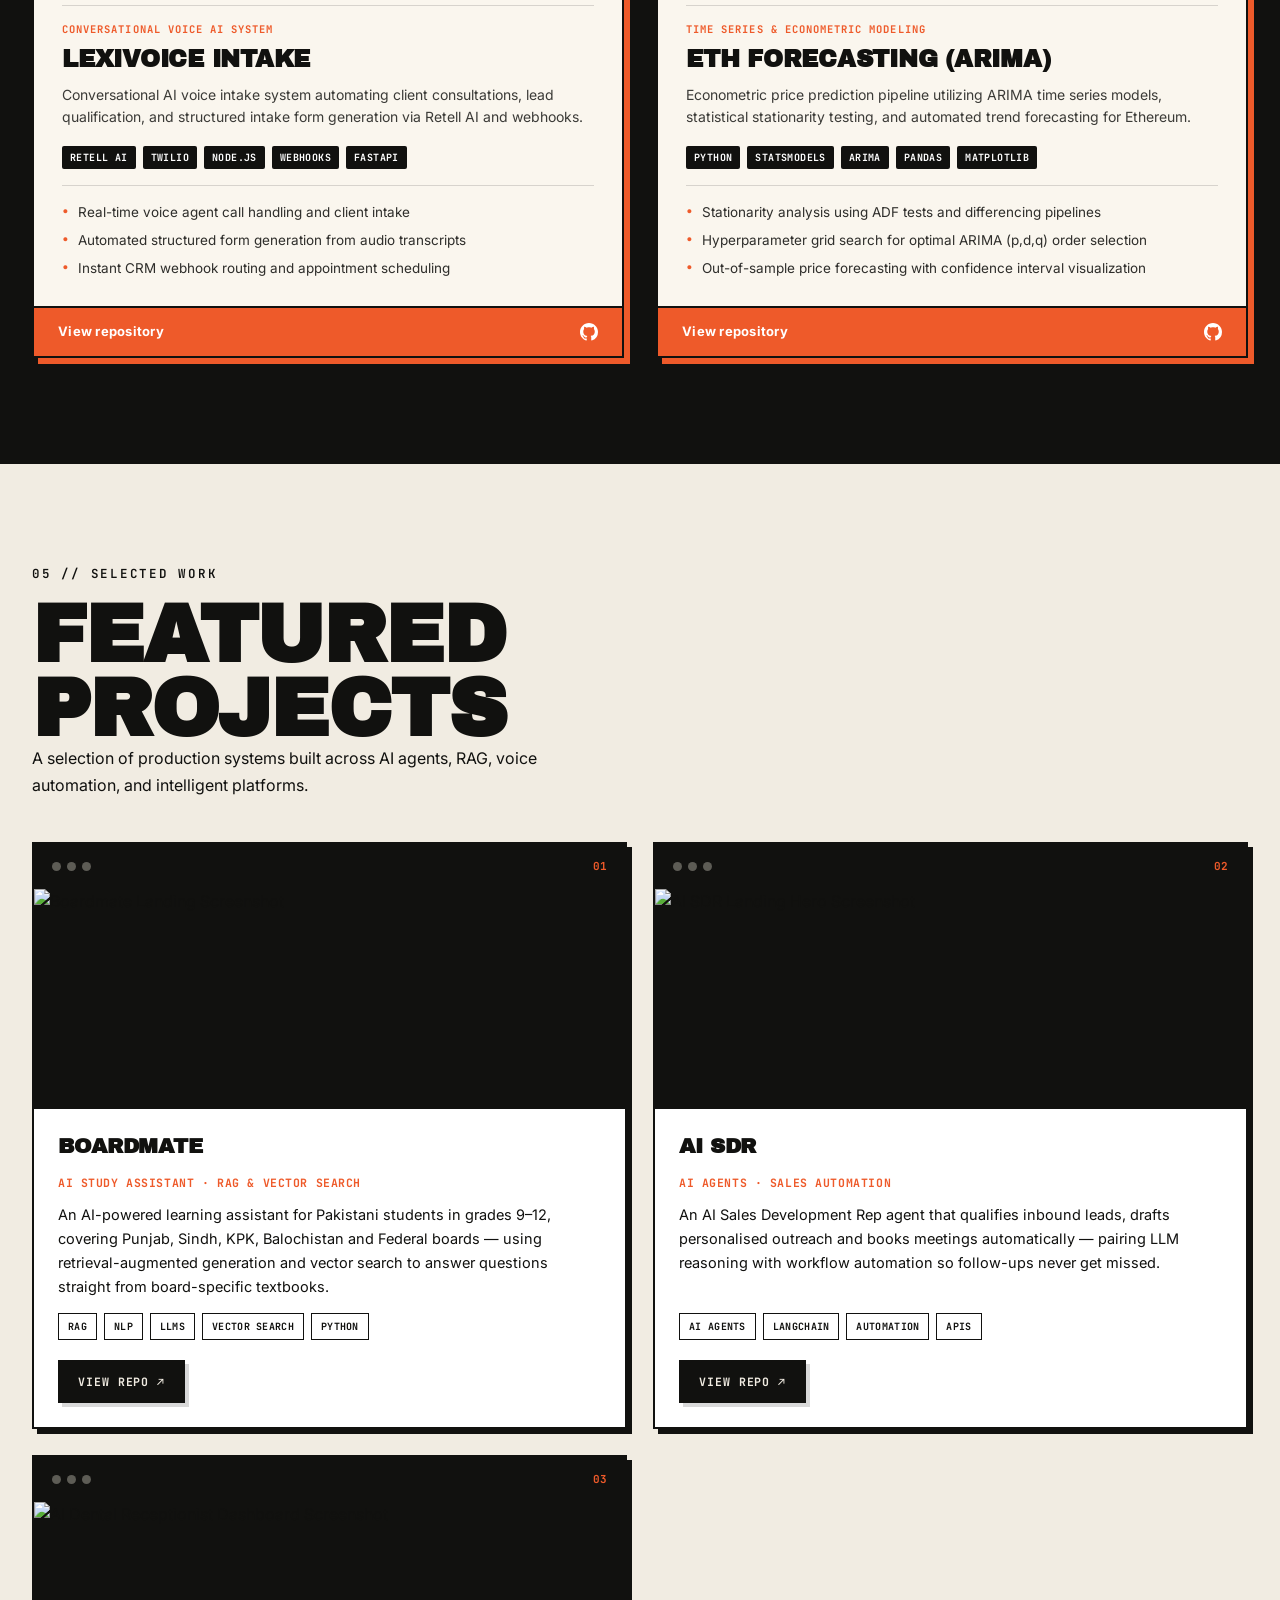
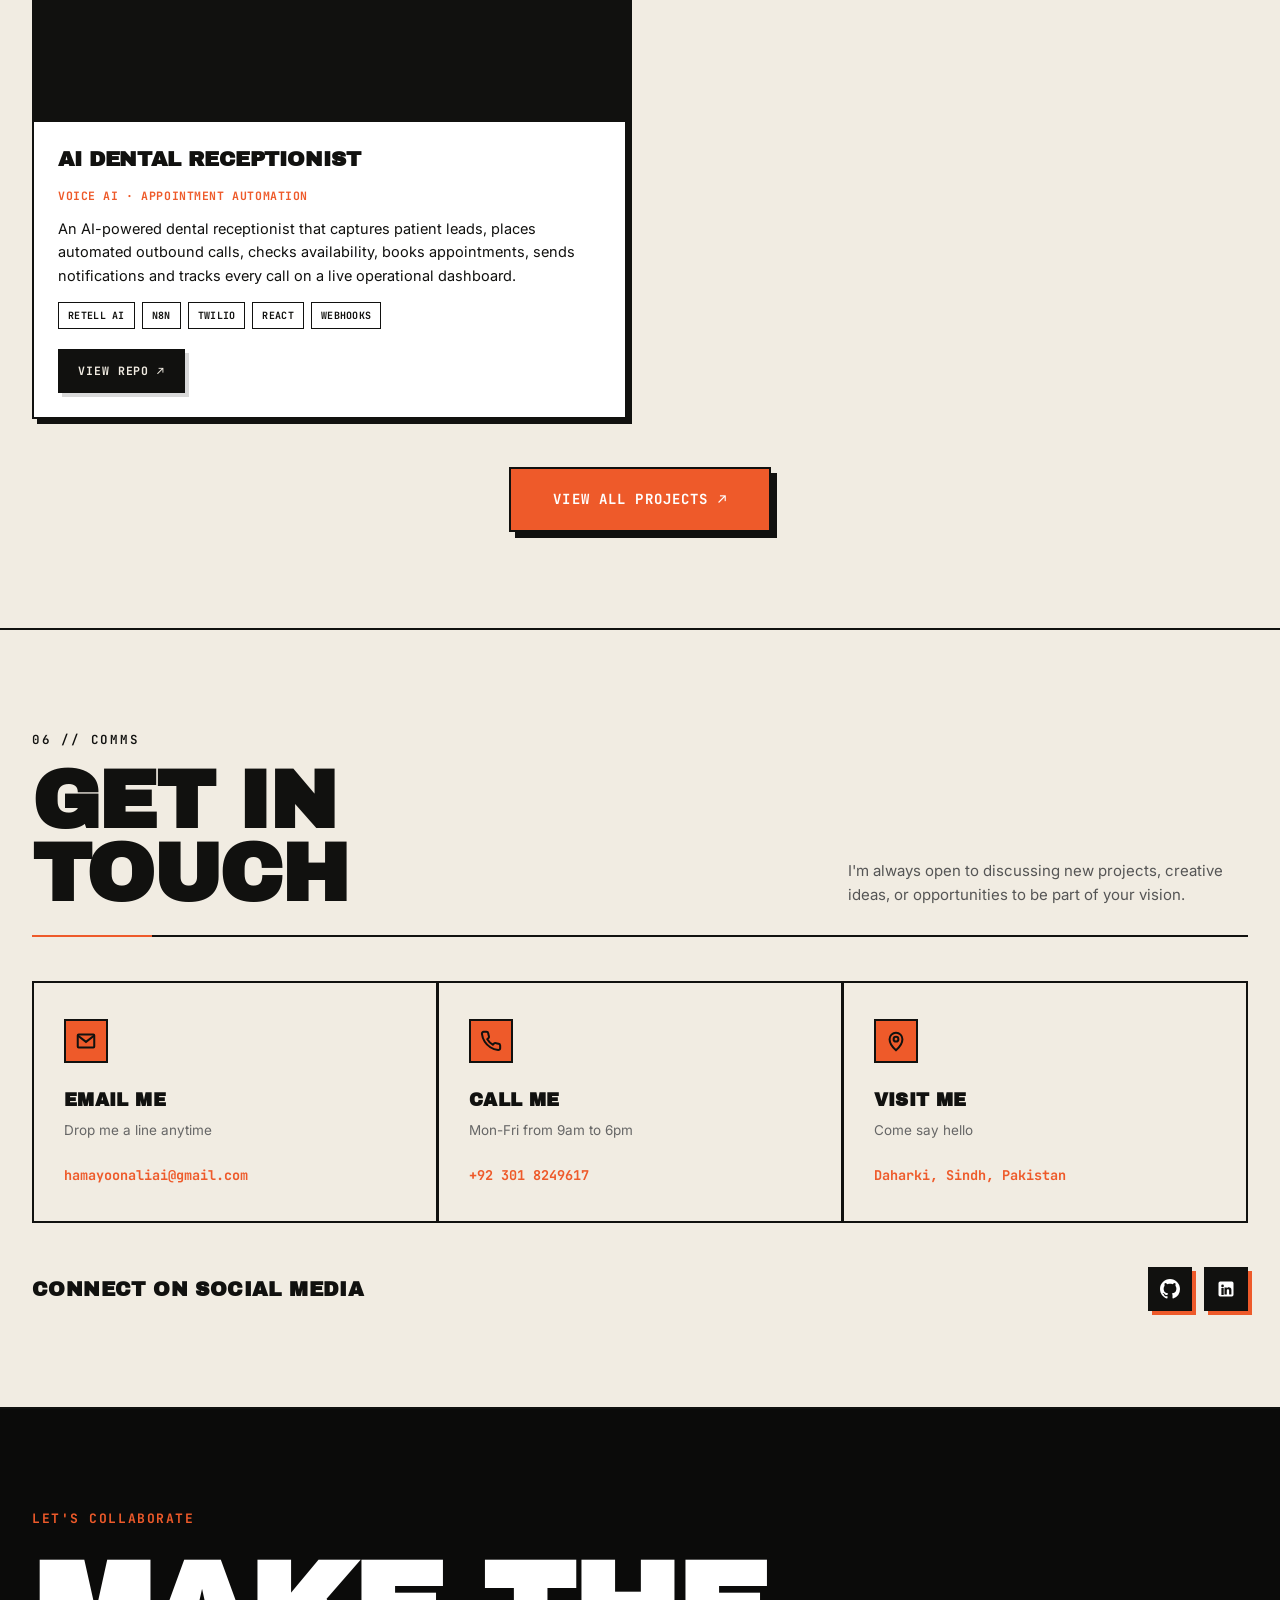
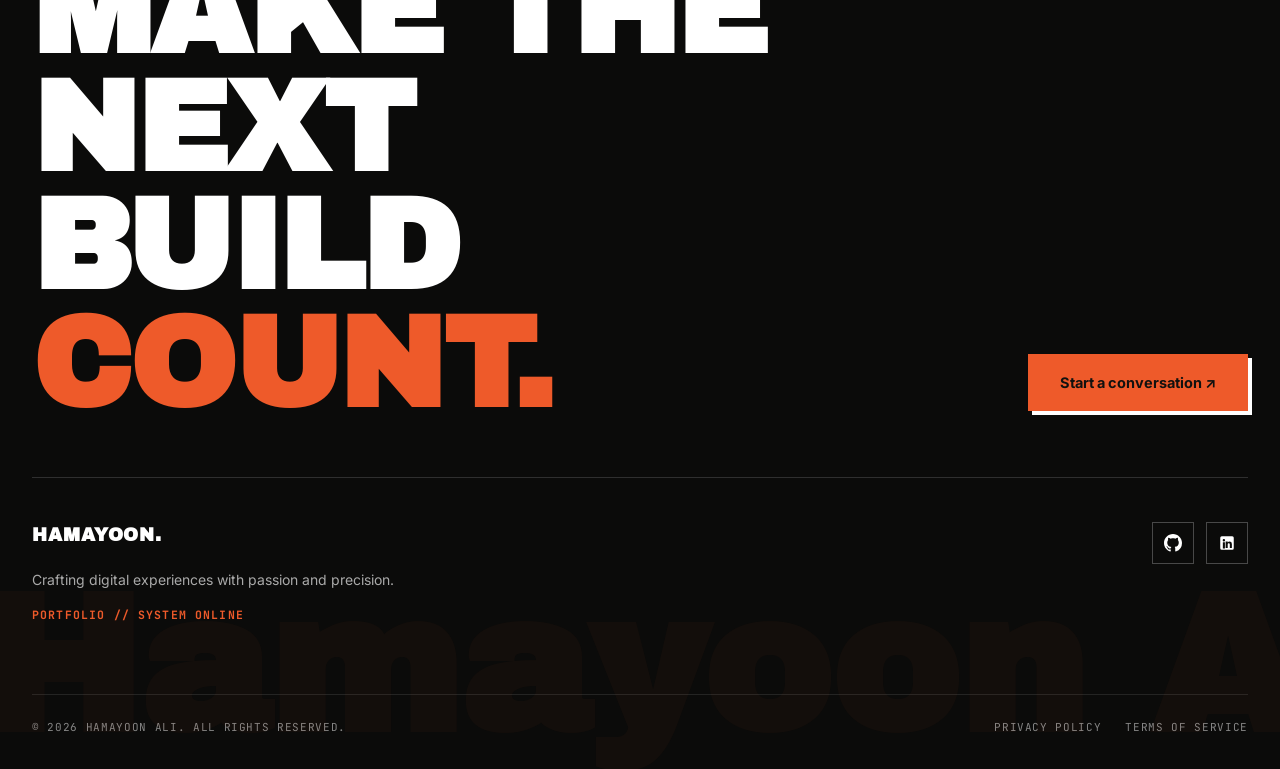
==== commit 9b5a2ac5: "Add "How I Help Businesses" and "Services I offer" sections Continues the Talha-reference rebuild pa" ====
--- a/index.html
+++ b/index.html
@@ -18,7 +18,7 @@
     <button class="hero-menu-btn" type="button" aria-label="Open navigation menu" aria-expanded="false" aria-controls="site-menu"><span></span><span></span></button>
   </header>
 
-  <section class="hero-black" id="hero">
+  <section class="hero-black" id="hero" data-header="dark">
     <p class="hero-title">HAMAYOON ALI</p>
 
     <div class="hero-portrait-stage">
@@ -27,10 +27,11 @@
     </div>
 
     <div class="hero-role-wrap">
-      <h1 class="sr-only">AI Systems Engineer</h1>
+      <h1 class="sr-only">Full-Stack Developer</h1>
       <div class="hero-role-track" aria-hidden="true">
-        <span class="hero-role is-active" data-role="1">AI Systems Engineer</span>
-        <span class="hero-role" data-role="2">Full-Stack Engineer</span>
+        <span class="hero-role is-active" data-role="1">Full-Stack Developer</span>
+        <span class="hero-role" data-role="2">AI Systems Engineer</span>
+        <span class="hero-role" data-role="3">Automation Engineer</span>
       </div>
     </div>
   </section>
@@ -41,17 +42,83 @@
       <p class="menu-eyebrow">NAVIGATE / HAMAYOON ALI</p>
       <nav>
         <a href="#top"><small>01</small>Home<span>↗</span></a>
-        <a href="#about"><small>02</small>About<span>↗</span></a>
-        <a href="#resume"><small>03</small>Resume<span>↗</span></a>
-        <a href="#projects"><small>04</small>Projects<span>↗</span></a>
-        <a href="#contact"><small>05</small>Contact<span>↗</span></a>
+        <a href="#services"><small>02</small>Services<span>↗</span></a>
+        <a href="#about"><small>03</small>About<span>↗</span></a>
+        <a href="#resume"><small>04</small>Resume<span>↗</span></a>
+        <a href="#projects"><small>05</small>Projects<span>↗</span></a>
+        <a href="#contact"><small>06</small>Contact<span>↗</span></a>
       </nav>
       <a class="menu-email" href="mailto:hamayoonaliai@gmail.com">hamayoonaliai@gmail.com ↗</a>
     </div>
   </dialog>
 
+  <!-- ============ HOW I HELP SECTION ============ -->
+  <section class="intro-panel" id="how-i-help" aria-labelledby="intro-panel-heading" data-header="light">
+    <p class="intro-label">HOW I HELP BUSINESSES</p>
+    <p class="intro-index" aria-hidden="true">(01)</p>
+
+    <div class="intro-portrait" id="introPortrait" role="img" aria-label="Portrait of Hamayoon Ali">
+      <div class="intro-tiles" aria-hidden="true"></div>
+    </div>
+
+    <svg class="intro-geo" viewBox="0 0 800 400" aria-hidden="true" focusable="false">
+      <circle cx="400" cy="200" r="160" />
+      <circle cx="400" cy="200" r="230" />
+      <polygon points="400,60 540,280 260,280" />
+      <line x1="90" y1="200" x2="710" y2="200" />
+    </svg>
+
+    <h2 id="intro-panel-heading" class="intro-copy">
+      I build end-to-end web apps, SaaS platforms, and AI-powered products from polished frontends and scalable backends to LLM integrations and intelligent AI agents. I focus on shipping quickly without compromising quality, with clean code, clear communication, and reliable products built to perform long after launch.
+    </h2>
+  </section>
+
+  <!-- ============ SERVICES SECTION ============ -->
+  <section class="services-panel" id="services" aria-labelledby="services-heading" data-header="dark">
+    <h2 id="services-heading" class="services-title"><span class="services-title-strong">Services</span> <span class="services-title-light">I offer.</span></h2>
+
+    <div class="services-stage">
+      <div class="services-portrait" aria-hidden="true">
+        <img src="assets/hamayoon-cutout.png" alt="" width="1254" height="1155">
+      </div>
+
+      <div class="services-list">
+        <article class="service-card is-active" data-color="cyan">
+          <p class="service-index" aria-hidden="true">01 /</p>
+          <h3 class="service-label"><span>AI Product Engineering</span></h3>
+          <p class="service-desc"><span>From first idea to production launch, I build AI-powered products — RAG systems, autonomous agents, and intelligent tools that create real value for your business.</span></p>
+          <ul class="service-tags"><li>AI Agents</li><li>RAG</li><li>LangGraph</li><li>LLMs</li></ul>
+        </article>
+        <article class="service-card" data-color="green">
+          <p class="service-index" aria-hidden="true">02 /</p>
+          <h3 class="service-label"><span>Intelligent Automation</span></h3>
+          <p class="service-desc"><span>Turn repetitive operations into reliable AI-powered workflows. I connect your tools, data, and teams to remove manual bottlenecks and save hours every week.</span></p>
+          <ul class="service-tags"><li>n8n</li><li>Workflows</li><li>APIs</li><li>Automation</li></ul>
+        </article>
+        <article class="service-card" data-color="pink">
+          <p class="service-index" aria-hidden="true">03 /</p>
+          <h3 class="service-label"><span>MVPs, Shipped Fast</span></h3>
+          <p class="service-desc"><span>Move from idea to a launch-ready product in weeks, not months. I build focused MVPs that help you validate demand, impress investors, and establish a strong foundation for growth.</span></p>
+          <ul class="service-tags"><li>Full-Stack</li><li>SaaS</li><li>Rapid Delivery</li><li>Product Strategy</li></ul>
+        </article>
+        <article class="service-card" data-color="orange">
+          <p class="service-index" aria-hidden="true">04 /</p>
+          <h3 class="service-label"><span>Scalable Web Platforms</span></h3>
+          <p class="service-desc"><span>Fast, secure web platforms engineered for growth. From customer-facing SaaS products to internal tools, every build is designed with clean architecture and room to scale.</span></p>
+          <ul class="service-tags"><li>FastAPI</li><li>Cloud</li><li>APIs</li><li>Performance</li></ul>
+        </article>
+        <article class="service-card" data-color="purple">
+          <p class="service-index" aria-hidden="true">05 /</p>
+          <h3 class="service-label"><span>AI Agents &amp; RAG Systems</span></h3>
+          <p class="service-desc"><span>I build production-ready AI agents and retrieval systems that reason over your data and take real action, not just chatbots that answer questions.</span></p>
+          <ul class="service-tags"><li>RAG</li><li>Agents</li><li>LLMs</li><li>Vector DBs</li></ul>
+        </article>
+      </div>
+    </div>
+  </section>
+
   <!-- ============ ABOUT SECTION ============ -->
-  <section class="section about-section" id="about">
+  <section class="section about-section" id="about" data-header="light">
     <div class="section-inner">
       <span class="eyebrow reveal d0">01 // PROFILE</span>
       <h2 class="section-title reveal d1">ABOUT</h2>
@@ -95,7 +162,7 @@
   </div>
 
   <!-- ============ STATEMENT ============ -->
-  <section class="section statement-section" id="built">
+  <section class="section statement-section" id="built" data-header="light">
     <div class="section-inner statement-inner">
       <div class="statement-content">
         <span class="eyebrow accent reveal d0">02 // BUILT UNDER PRESSURE</span>
@@ -124,7 +191,7 @@
   </section>
 
   <!-- ============ WORK EXPERIENCE SECTION ============ -->
-  <section class="section work-exp-section" id="experience">
+  <section class="section work-exp-section" id="experience" data-header="light">
     <div class="section-inner">
       <div class="work-exp-header">
         <div class="work-exp-header-left">
@@ -171,7 +238,7 @@
   </section>
 
   <!-- ============ ENGINEERING PROFILE (RESUME) ============ -->
-  <section class="section" id="resume">
+  <section class="section" id="resume" data-header="light">
     <div class="section-inner">
       <div class="resume-header-layout reveal">
         <div class="resume-header-left">
@@ -328,7 +395,7 @@
   </section>
 
   <!-- ============ HORIZONTAL TICKER BAR ============ -->
-  <section class="role-ticker-bar">
+  <section class="role-ticker-bar" data-header="dark">
     <div class="role-ticker-track">
       <span>✦ FULL STACK AI DEVELOPER </span>
       <span>✦ AI AUTOMATION ENGINEER </span>
@@ -344,7 +411,7 @@
   </section>
 
   <!-- ============ INTELLIGENCE, APPLIED ============ -->
-  <section class="section dark intelligence-section" id="intelligence">
+  <section class="section dark intelligence-section" id="intelligence" data-header="dark">
     <div class="section-inner relative">
       <div class="intel-header-wrapper">
         <div class="intel-header-left">
@@ -528,7 +595,7 @@
   </section>
 
   <!-- ============ FEATURED PROJECTS ============ -->
-  <section class="section" id="projects">
+  <section class="section" id="projects" data-header="light">
     <div class="section-inner">
       <span class="eyebrow reveal">05 // SELECTED WORK</span>
       <h2 class="section-title reveal">FEATURED<br>PROJECTS</h2>
@@ -606,7 +673,7 @@
   </section>
 
   <!-- ============ GET IN TOUCH ============ -->
-  <section class="section" id="contact">
+  <section class="section" id="contact" data-header="light">
     <div class="section-inner">
       <div class="contact-header-layout reveal">
         <div class="contact-header-left">
@@ -666,7 +733,7 @@
   </section>
 
   <!-- ============ FOOTER ============ -->
-  <footer class="site-footer">
+  <footer class="site-footer" data-header="dark">
     <div class="footer-inner">
       <div class="footer-cta-container reveal">
         <span class="footer-eyebrow">LET'S COLLABORATE</span>
--- a/styles.css
+++ b/styles.css
@@ -2507,35 +2507,40 @@
 }
 
 .hero-nav {
-  position: absolute;
+  --nav-fg: #fff;
+  position: fixed;
   top: 0;
   left: 0;
   right: 0;
-  z-index: 20;
-  pointer-events: none;
-  height: 0;
+  z-index: 100;
+  height: clamp(60px,8.4vh,74px);
+  padding: 0 var(--hero-nav-right, clamp(18px,2.1vw,40px)) 0 var(--hero-nav-left, clamp(16px,1.75vw,34px));
+  display: flex;
+  align-items: center;
+  justify-content: space-between;
+  background: transparent;
+  transition: background .38s cubic-bezier(.22,.9,.24,1), color .38s cubic-bezier(.22,.9,.24,1);
+}
+
+.hero-nav.is-light {
+  --nav-fg: #080808;
+  background: #D8D8D8;
 }
 
 .hero-word {
-  position: absolute;
-  left: var(--hero-nav-left, clamp(16px,1.75vw,34px));
-  top: var(--hero-nav-y, clamp(22px,3.5vh,36px));
   font-family: var(--body);
   font-size: clamp(17px,1.28vw,24px);
   font-weight: 700;
   letter-spacing: -.02em;
   line-height: 1;
-  color: #fff;
+  color: var(--nav-fg);
   text-decoration: none;
-  pointer-events: auto;
-}
-
-.hero-word span { color: #fff; }
+  transition: color .38s cubic-bezier(.22,.9,.24,1);
+}
+
+.hero-word span { color: var(--nav-fg); transition: color .38s cubic-bezier(.22,.9,.24,1); }
 
 .hero-menu-btn {
-  position: absolute;
-  right: var(--hero-nav-right, clamp(18px,2.1vw,40px));
-  top: calc(var(--hero-nav-y, clamp(22px,3.5vh,36px)) + 4px);
   display: flex;
   flex-direction: column;
   align-items: flex-end;
@@ -2544,15 +2549,14 @@
   border: 0;
   background: transparent;
   cursor: pointer;
-  pointer-events: auto;
 }
 
 .hero-menu-btn span {
   display: block;
   width: clamp(24px,1.63vw,31px);
   height: 2px;
-  background: #fff;
-  transition: transform .28s cubic-bezier(.22,.9,.24,1);
+  background: var(--nav-fg);
+  transition: transform .28s cubic-bezier(.22,.9,.24,1), background .38s cubic-bezier(.22,.9,.24,1);
 }
 
 .hero-menu-btn:hover span:first-child { transform: translateX(-4px); }
@@ -2749,3 +2753,271 @@
   .hero-anim2 { animation: none !important; }
 }
 
+/* ================= HOW I HELP (WHITE PANEL, MOSAIC PORTRAIT) ================= */
+.intro-panel {
+  position: relative;
+  z-index: 5;
+  --intro-header-h: clamp(60px,8.4vh,74px);
+  margin-top: -40px;
+  border-radius: 32px 32px 0 0;
+  background: #FEFEFD;
+  color: #080808;
+  min-height: 100vh;
+  overflow: hidden;
+  padding: calc(var(--intro-header-h) + 108px) clamp(20px,4vw,80px) 140px;
+  transform: translateY(46px);
+  transition: transform .9s cubic-bezier(.22,.9,.24,1);
+}
+
+.intro-panel.in-view { transform: translateY(0); }
+
+.intro-label,
+.intro-index {
+  position: absolute;
+  top: calc(var(--intro-header-h) + 30px);
+  margin: 0;
+  font-family: var(--mono);
+  font-size: 12px;
+  font-weight: 600;
+  letter-spacing: .18em;
+  text-transform: uppercase;
+  color: #7E8490;
+  opacity: 0;
+  filter: blur(6px);
+  transition: opacity .6s ease, filter .6s ease;
+  transition-delay: .15s;
+}
+
+.intro-panel.in-view .intro-label,
+.intro-panel.in-view .intro-index { opacity: 1; filter: blur(0); }
+
+.intro-label { left: 80px; }
+.intro-index { right: 80px; }
+
+.intro-portrait {
+  position: relative;
+  width: clamp(300px,32vw,520px);
+  aspect-ratio: 1254 / 1155;
+  margin: 0 auto;
+}
+
+.intro-tiles { position: absolute; inset: 0; }
+
+.intro-tile {
+  position: absolute;
+  background-repeat: no-repeat;
+  transform: translate(var(--dx), var(--dy));
+  opacity: .2;
+  filter: blur(4px);
+  transition: transform .8s cubic-bezier(.22,.9,.24,1) var(--delay),
+              opacity .8s ease-out var(--delay),
+              filter .8s ease-out var(--delay);
+}
+
+.intro-tiles.revealed .intro-tile { transform: translate(0,0); opacity: 1; filter: blur(0); }
+
+.intro-geo {
+  position: absolute;
+  left: 50%;
+  bottom: 4%;
+  transform: translateX(-50%);
+  width: min(800px,70vw);
+  height: auto;
+  stroke: #000;
+  stroke-width: 1;
+  fill: none;
+  opacity: .045;
+  pointer-events: none;
+  z-index: 0;
+}
+
+.intro-copy {
+  position: relative;
+  z-index: 1;
+  max-width: 1200px;
+  margin: 64px auto 0;
+  text-align: center;
+  font-family: var(--body);
+  font-weight: 700;
+  font-size: clamp(32px,5.2vw,72px);
+  line-height: 1.12;
+  letter-spacing: -.01em;
+  color: #080808;
+  clip-path: inset(0 0 100% 0);
+  transition: clip-path 1.9s cubic-bezier(.22,.9,.24,1);
+}
+
+.intro-panel.copy-in .intro-copy { clip-path: inset(0 0 0% 0); }
+
+@media (max-width: 900px) {
+  .intro-panel { padding: calc(var(--intro-header-h) + 84px) 24px 110px; border-radius: 24px 24px 0 0; }
+  .intro-label, .intro-index { top: calc(var(--intro-header-h) + 22px); }
+  .intro-label { left: 24px; }
+  .intro-index { right: 24px; }
+  .intro-portrait { width: clamp(260px,46vw,360px); }
+  .intro-copy { font-size: clamp(30px,7vw,44px); margin-top: 48px; }
+}
+
+@media (max-width: 480px) {
+  .intro-portrait { width: clamp(240px,64vw,330px); }
+  .intro-copy { font-size: clamp(28px,8.6vw,38px); }
+}
+
+@media (prefers-reduced-motion: reduce) {
+  .intro-panel { transform: none; transition: none; }
+  .intro-label, .intro-index { opacity: 1; filter: none; transition: none; }
+  .intro-tile { opacity: 1 !important; filter: none !important; transform: translate(0,0) !important; transition: none !important; }
+  .intro-copy { clip-path: inset(0 0 0% 0) !important; transition: none; }
+}
+
+/* ================= SERVICES I OFFER ================= */
+.services-panel {
+  position: relative;
+  z-index: 5;
+  background: #060606;
+  color: #fff;
+  padding: 88px clamp(20px,4vw,80px) 96px;
+  overflow: hidden;
+}
+
+.services-title {
+  margin: 0 0 56px;
+  font-family: var(--body);
+  font-size: clamp(38px,6.2vw,84px);
+  line-height: 1.02;
+  letter-spacing: -.02em;
+}
+
+.services-title-strong { font-weight: 800; color: #fff; }
+.services-title-light { font-weight: 400; color: #6b6b6b; }
+
+.services-stage {
+  position: relative;
+  display: grid;
+  grid-template-columns: minmax(0,1fr) minmax(320px,42%);
+  align-items: stretch;
+  gap: 24px;
+  min-height: 560px;
+}
+
+.services-portrait {
+  position: relative;
+  order: 2;
+  border-radius: 18px;
+  overflow: hidden;
+  background: linear-gradient(180deg,#0c0c0c,#000);
+}
+
+.services-portrait img {
+  position: absolute;
+  right: 0;
+  bottom: 0;
+  height: 108%;
+  width: auto;
+  max-width: none;
+  object-fit: contain;
+  filter: grayscale(.55) contrast(1.18) brightness(.5);
+}
+
+.services-portrait::after {
+  content: "";
+  position: absolute;
+  inset: 0;
+  background: linear-gradient(100deg,rgba(0,0,0,.75) 0%,rgba(0,0,0,.15) 45%,rgba(0,0,0,.05) 100%),
+              radial-gradient(120% 90% at 85% 100%,rgba(0,0,0,0) 0%,rgba(0,0,0,.55) 100%);
+}
+
+.services-list {
+  position: relative;
+  order: 1;
+  min-height: 300px;
+}
+
+.service-card {
+  position: absolute;
+  inset: 0;
+  display: flex;
+  flex-direction: column;
+  justify-content: center;
+  opacity: 0;
+  pointer-events: none;
+  transition: opacity .5s cubic-bezier(.22,.9,.24,1);
+}
+
+.service-card.is-active { opacity: 1; pointer-events: auto; }
+
+.service-index {
+  margin: 0 0 14px;
+  font-family: var(--mono);
+  font-size: 12px;
+  letter-spacing: .1em;
+  color: #6b6b6b;
+}
+
+.service-label {
+  margin: 0 0 18px;
+  font-family: var(--body);
+  font-weight: 800;
+  font-size: clamp(30px,3.6vw,52px);
+  line-height: 1.15;
+  letter-spacing: -.01em;
+}
+
+.service-label span {
+  background: var(--accent);
+  color: #fff;
+  padding: 4px 14px;
+  box-decoration-break: clone;
+  -webkit-box-decoration-break: clone;
+}
+
+.service-desc {
+  margin: 0 0 26px;
+  max-width: 640px;
+  font-family: var(--body);
+  font-weight: 500;
+  font-size: clamp(15px,1.3vw,18px);
+  line-height: 1.75;
+}
+
+.service-desc span {
+  background: var(--accent);
+  color: #fff;
+  padding: 2px 6px;
+  box-decoration-break: clone;
+  -webkit-box-decoration-break: clone;
+}
+
+.service-tags { list-style: none; margin: 0; padding: 0; display: flex; flex-wrap: wrap; gap: 10px; }
+
+.service-tags li {
+  border: 1px solid rgba(255,255,255,.22);
+  border-radius: 999px;
+  padding: 7px 14px;
+  font-family: var(--mono);
+  font-size: 11px;
+  letter-spacing: .06em;
+  color: #d8d8d8;
+}
+
+.service-card[data-color="cyan"]   { --accent: #10bccd; }
+.service-card[data-color="green"]  { --accent: #58c98a; }
+.service-card[data-color="pink"]   { --accent: #ec557f; }
+.service-card[data-color="orange"] { --accent: #f15f38; }
+.service-card[data-color="purple"] { --accent: #8b7cf6; }
+
+@media (max-width: 900px) {
+  .services-panel { padding: 72px 24px 72px; }
+  .services-title { margin-bottom: 32px; }
+  .services-stage { grid-template-columns: 1fr; min-height: 0; }
+  .services-portrait { order: 1; height: 280px; }
+  .services-portrait img { height: 100%; left: 50%; right: auto; transform: translateX(-50%); }
+  .services-list { order: 2; min-height: 340px; margin-top: 28px; }
+  .service-card { position: relative; inset: auto; display: none; }
+  .service-card.is-active { display: flex; }
+}
+
+@media (prefers-reduced-motion: reduce) {
+  .service-card { transition: none; }
+}
+
